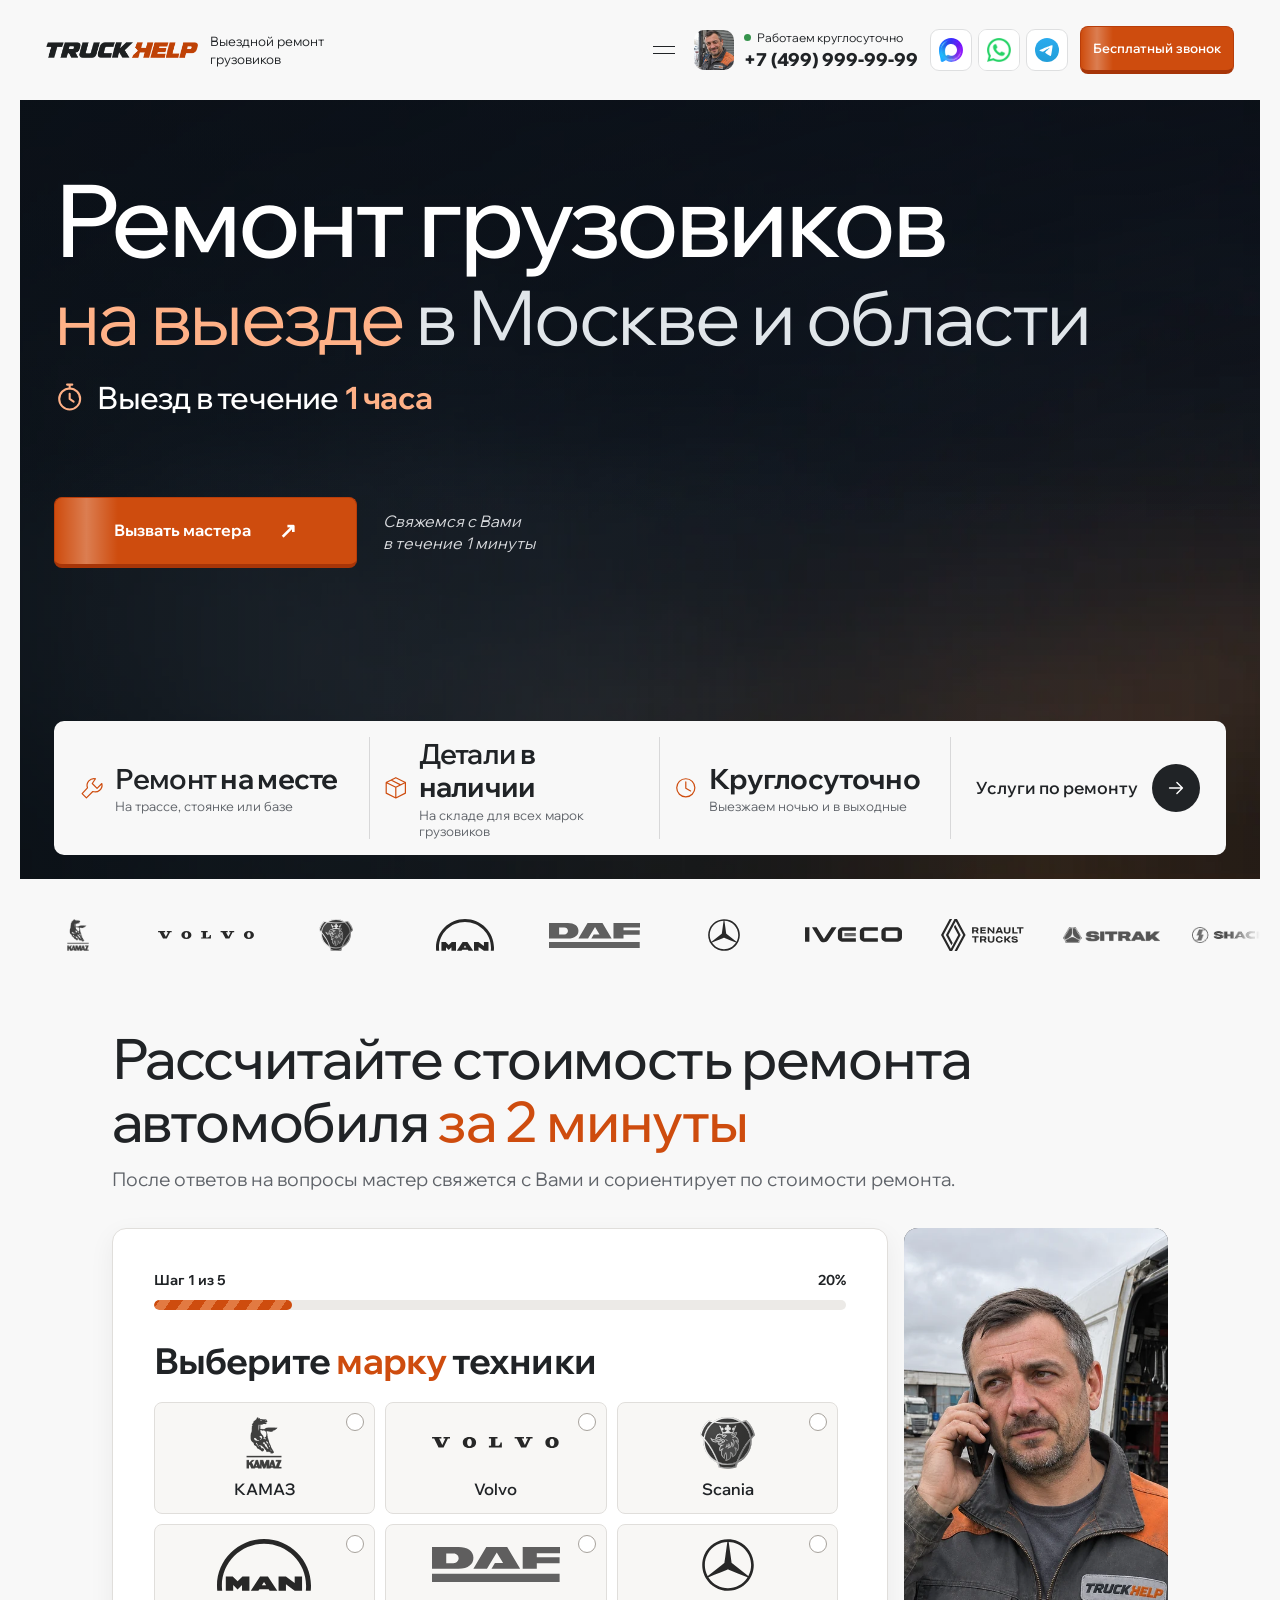
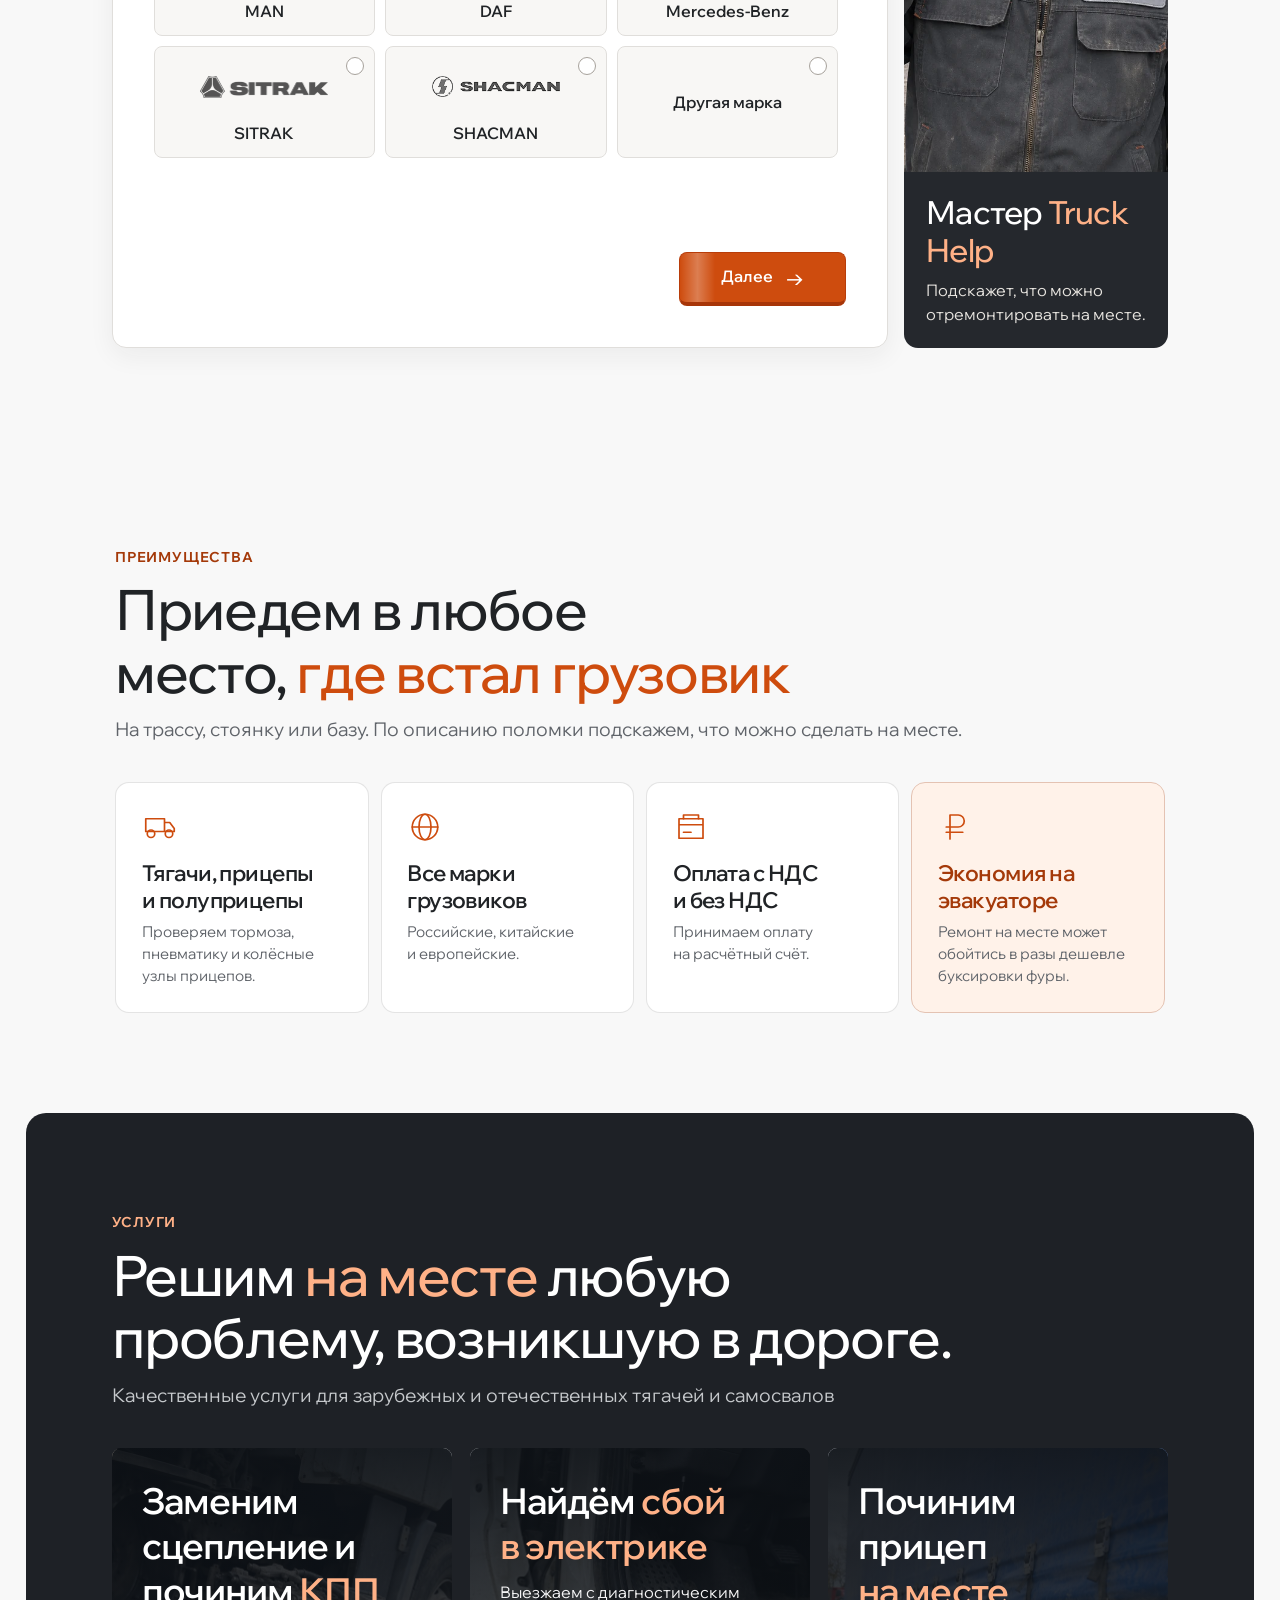
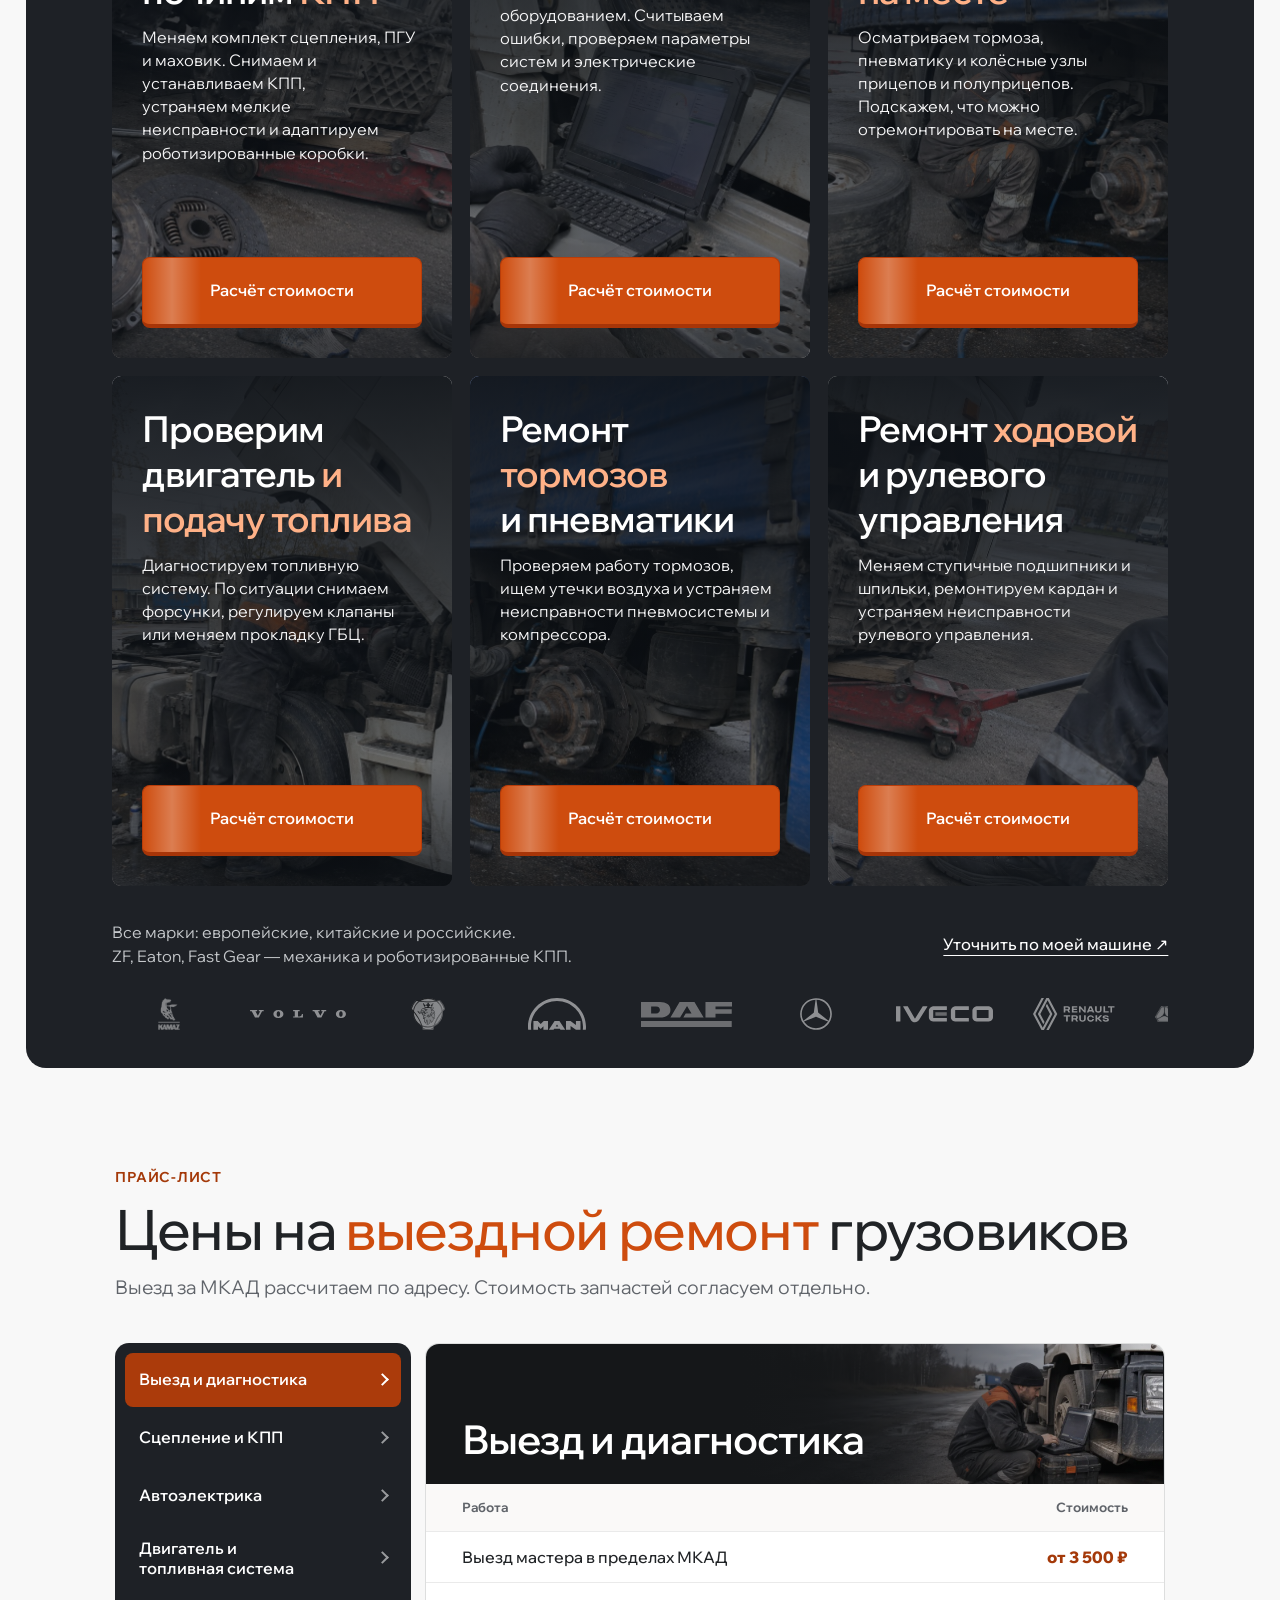
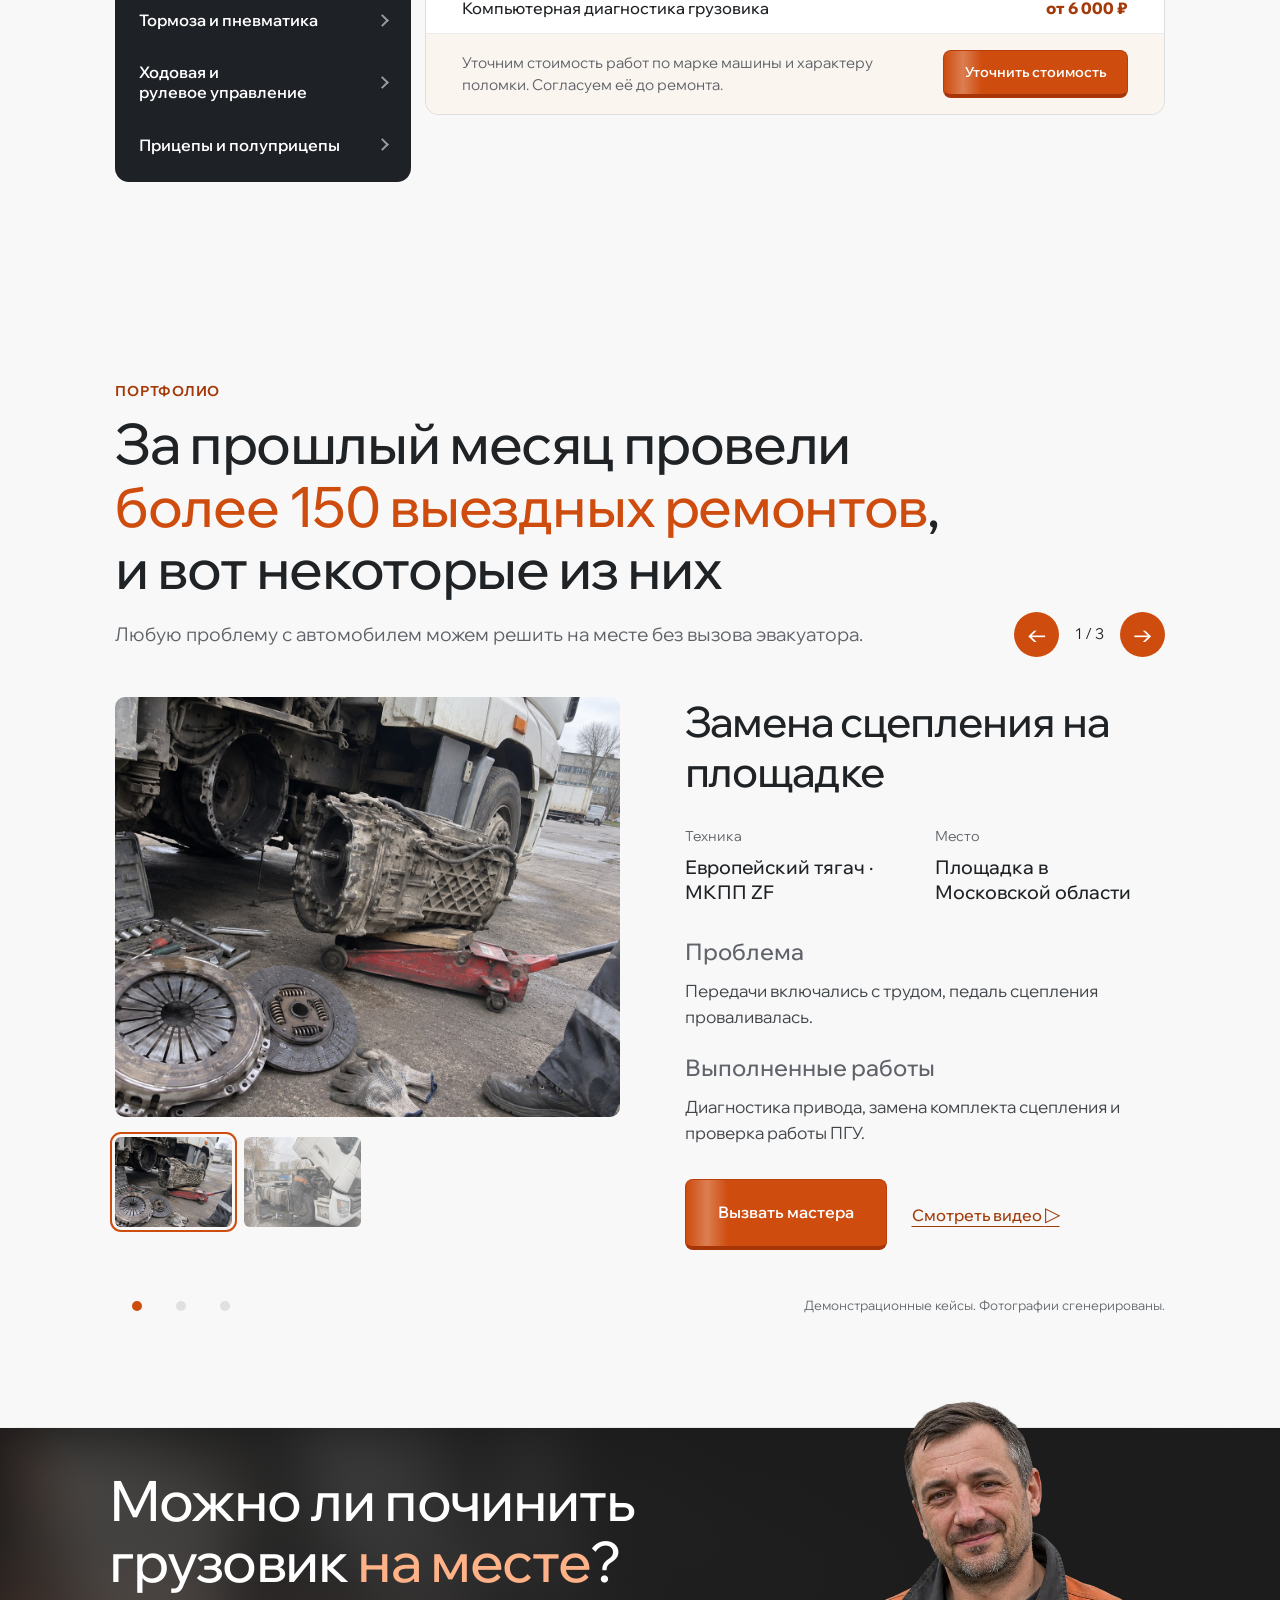
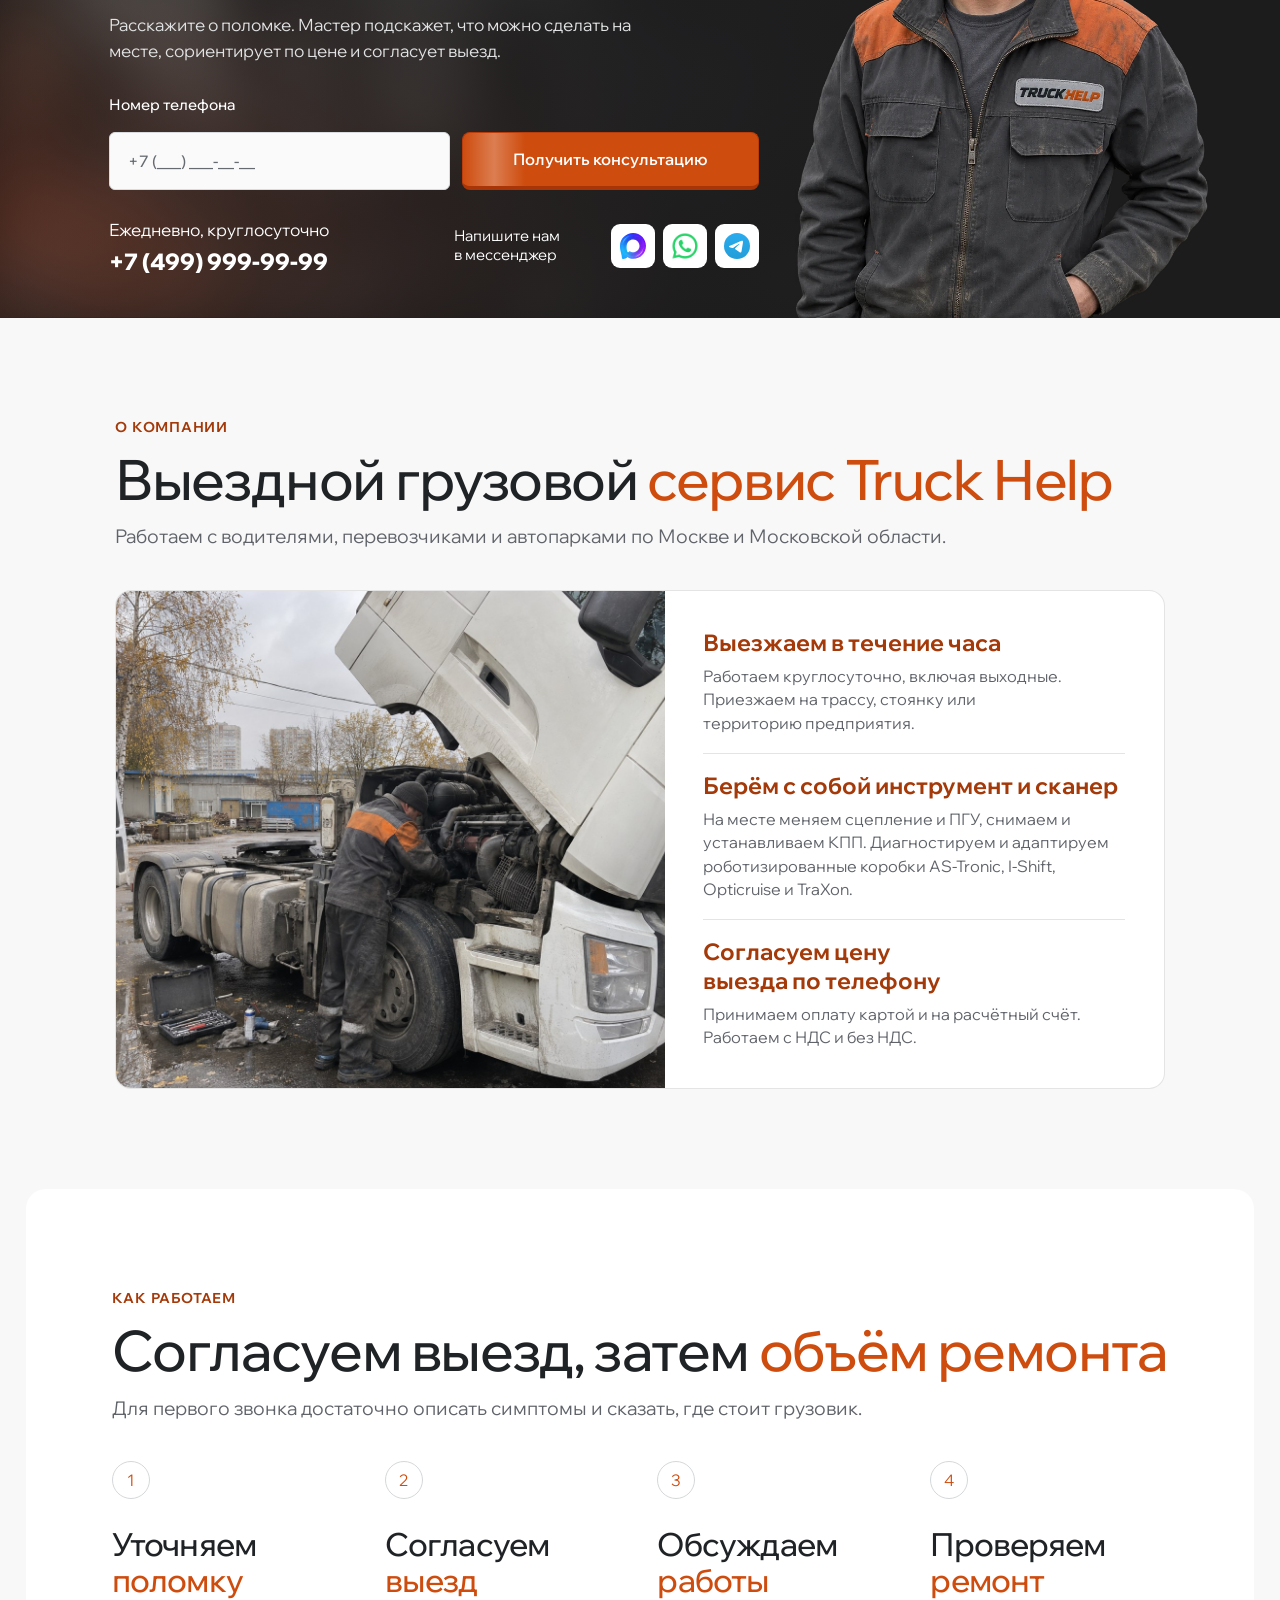
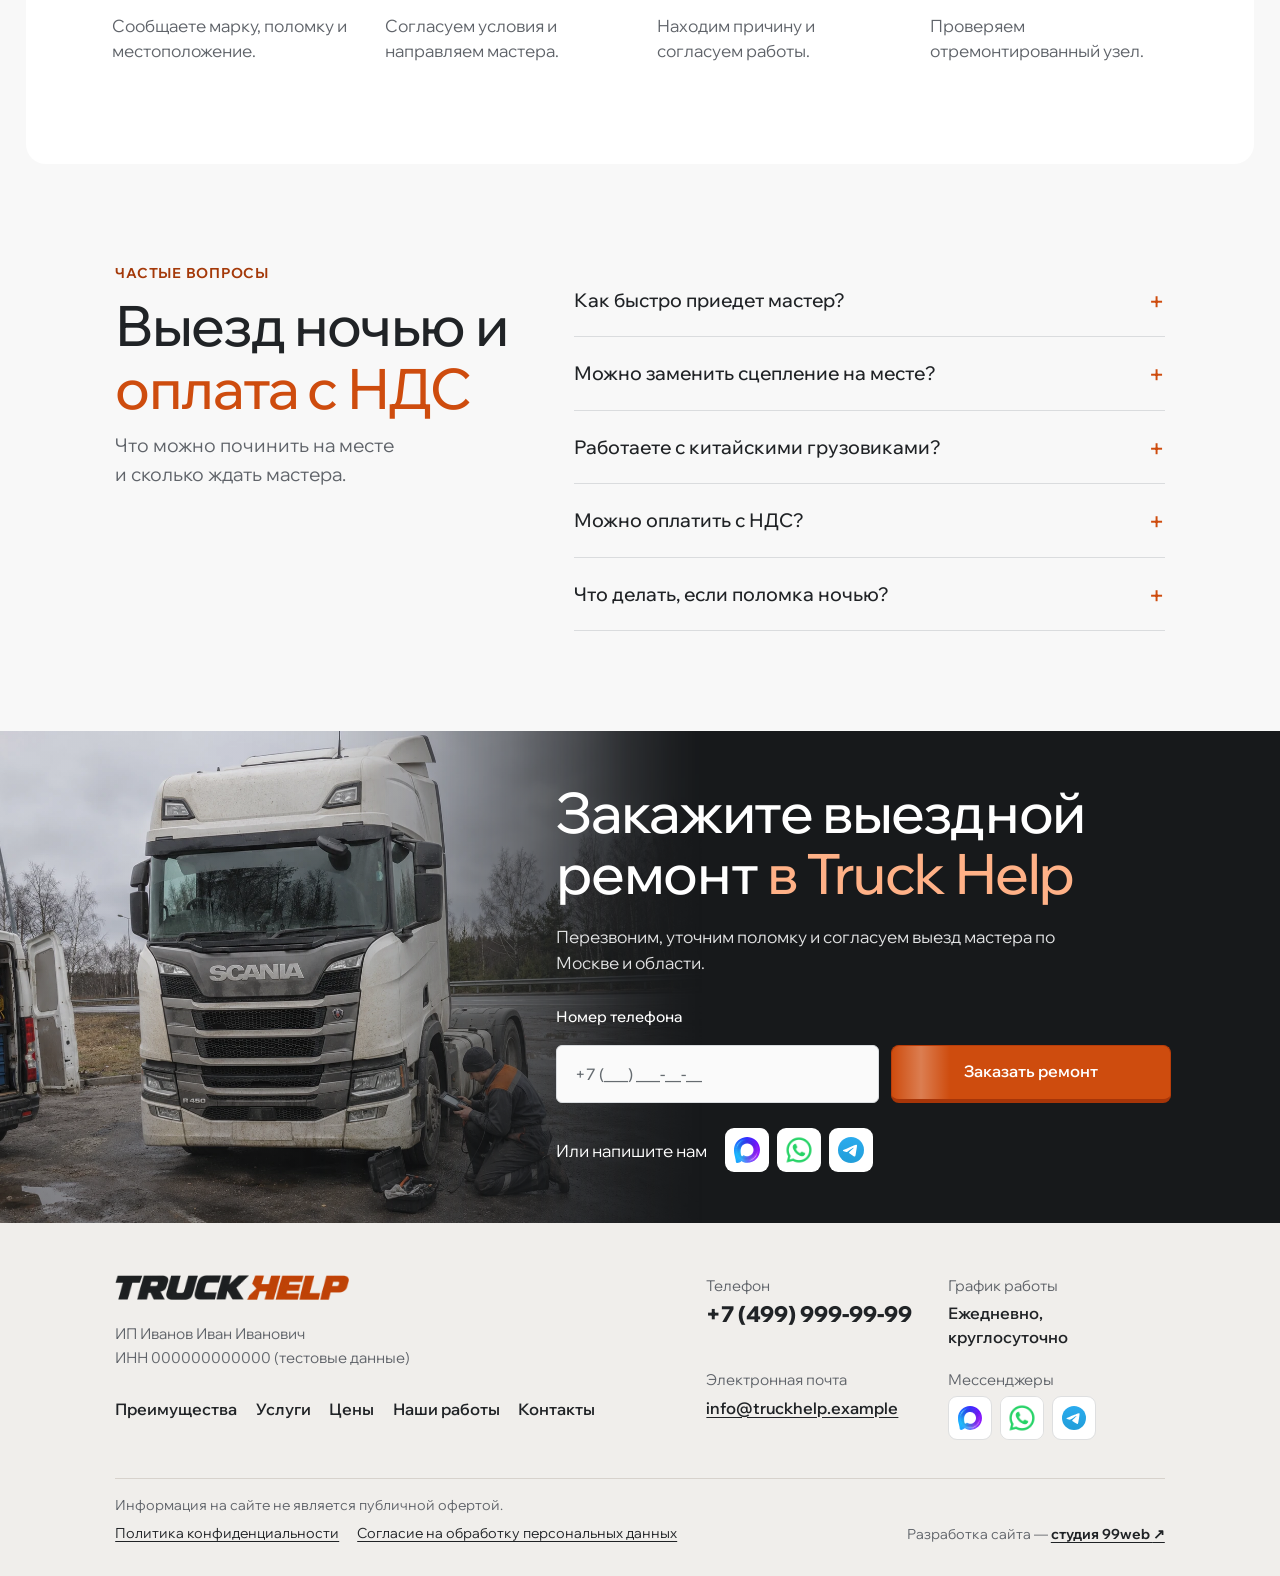
==== index.html @ 392c0e71 "add footer" ====
<!doctype html>
<html lang="ru"><head><meta charset="utf-8"><meta name="viewport" content="width=device-width,initial-scale=1"><meta name="robots" content="noindex,nofollow"><title>Truck Help — ремонт грузовиков на выезде</title><meta name="description" content="Выездной ремонт грузовиков, прицепов и полуприцепов в Москве и Московской области. Выезд в течение 1 часа. Круглосуточно."><link rel="stylesheet" href="assets/wix.css"><link rel="stylesheet" href="v2.css?v=footer-full-width"><link rel="stylesheet" href="motion.css?v=logo-intro"><link rel="stylesheet" href="quiz.css?v=shared-heading"><link rel="stylesheet" href="brands.css?v=service-edges"><link rel="preload" as="image" href="assets/mobile-hero-truck.webp" media="(max-width: 760px)"><link rel="stylesheet" href="mobile-hero.css?v=3"><script src="app.js?v=price-work-type" defer></script><script src="quiz.js?v=fixed-height" defer></script></head>
<body id="top">
<div class="intro" aria-hidden="true">
  <div class="intro-logo">
    <div class="intro-logo-pieces">
      <span class="intro-logo-piece" style="--piece:0;--left-top:0%;--left-bottom:0%;--right-top:11.806%;--right-bottom:9.028%"></span>
      <span class="intro-logo-piece" style="--piece:1;--left-top:11.806%;--left-bottom:9.028%;--right-top:23.264%;--right-bottom:21.528%"></span>
      <span class="intro-logo-piece" style="--piece:2;--left-top:23.264%;--left-bottom:21.528%;--right-top:36.111%;--right-bottom:32.986%"></span>
      <span class="intro-logo-piece" style="--piece:3;--left-top:36.111%;--left-bottom:32.986%;--right-top:45.313%;--right-bottom:42.882%"></span>
      <span class="intro-logo-piece" style="--piece:4;--left-top:45.313%;--left-bottom:42.882%;--right-top:58.16%;--right-bottom:55.729%"></span>
      <span class="intro-logo-piece" style="--piece:5;--left-top:58.16%;--left-bottom:55.729%;--right-top:71.007%;--right-bottom:68.403%"></span>
      <span class="intro-logo-piece" style="--piece:6;--left-top:71.007%;--left-bottom:68.403%;--right-top:80.816%;--right-bottom:78.385%"></span>
      <span class="intro-logo-piece" style="--piece:7;--left-top:80.816%;--left-bottom:78.385%;--right-top:89.583%;--right-bottom:87.5%"></span>
      <span class="intro-logo-piece" style="--piece:8;--left-top:89.583%;--left-bottom:87.5%;--right-top:100%;--right-bottom:100%"></span>
    </div>
    <img class="intro-logo-resolved" src="assets/truck-help-logo.png" width="576" height="62" alt="">
  </div>
</div>
<a class="skip" href="#main">Перейти к содержимому</a>
<header class="header">
  <a class="logo" href="#top" aria-label="Truck Help, главная"><img src="assets/truck-help-logo.png" width="576" height="62" alt="Truck Help" decoding="async"></a>
  <span class="descriptor">Выездной ремонт<br>грузовиков</span>
  <button class="button small header-call" data-lead="Вызвать мастера">Вызвать мастера <span>↗</span></button>
  <button class="menu-toggle" aria-label="Открыть меню" aria-expanded="false" aria-controls="header-menu"><span></span><span></span></button>
  <nav id="header-menu" aria-label="Меню">
    <a href="#advantages">Преимущества</a>
    <a href="#services">Услуги</a>
    <a href="#price-list">Цены</a>
    <a href="#works">Наши работы</a>
    <a href="#contacts">Контакты</a>
  </nav>
  <div class="header-contact">
    <img class="header-portrait" src="assets/master-header.webp" alt="" width="52" height="52" decoding="async">
    <div class="header-contact-details">
      <span class="header-hours">Работаем круглосуточно</span>
      <a class="header-phone" href="tel:+74999999999">+7 (499) 999-99-99</a>
    </div>
  </div>
  <div class="messenger-links header-messengers" role="group" aria-label="Мессенджеры Truck Help">
    <button class="messenger-icon messenger-icon--max" type="button" data-info aria-label="MAX (демо)" title="MAX"><img src="assets/messengers/max.svg" alt="" width="24" height="24"></button>
    <button class="messenger-icon messenger-icon--whatsapp" type="button" data-info aria-label="WhatsApp (демо)" title="WhatsApp"><img src="assets/messengers/whatsapp.png" alt="" width="24" height="24"></button>
    <button class="messenger-icon messenger-icon--telegram" type="button" data-info aria-label="Telegram (демо)" title="Telegram"><img src="assets/messengers/telegram.svg" alt="" width="24" height="24"></button>
  </div>
  <button class="button small header-callback" type="button" data-lead="Бесплатный звонок">Бесплатный звонок</button>
</header>
<main id="main">
<div class="hero-track">
  <section class="hero" aria-labelledby="hero-title">
    <div class="hero-bg">
      <picture>
        <source media="(max-width: 760px)" srcset="assets/mobile-hero-backdrop.webp">
        <img src="assets/hero-truck.jpg" alt="" fetchpriority="high">
      </picture>
    </div>
    <div class="hero-top">
      <div>
        <h1 id="hero-title">
          <span class="hero-line"><span>Ремонт грузовиков</span></span>
          <span class="hero-line"><span><em>на выезде</em><wbr> в Москве и области</span></span>
        </h1>
        <p class="hero-eta"><span>
          <svg viewBox="0 0 24 24" aria-hidden="true"><circle cx="12" cy="13" r="8"/><path d="M12 9v4l3 2M10 2h4m-2 0v3"/></svg>
          <span>Выезд в течение <strong>1&nbsp;часа</strong></span>
        </span></p>
        <div class="hero-actions">
          <button class="button" type="button" data-lead="Вызвать мастера">Вызвать мастера <span aria-hidden="true">↗</span></button>
          <p class="hero-callback-note">Свяжемся с Вами<br> в течение 1&nbsp;минуты</p>
        </div>
      </div>
    </div>
    <div class="mobile-hero-truck" aria-hidden="true">
      <div class="mobile-hero-rig">
        <span class="mobile-hero-wheel mobile-hero-wheel--front"></span>
        <span class="mobile-hero-wheel mobile-hero-wheel--rear"></span>
      </div>
    </div>
    <div class="hero-bottom">
      <ul class="hero-benefits" role="list">
        <li>
          <svg viewBox="0 0 48 48" aria-hidden="true"><path d="M29 7a13 13 0 0 0-15 17L4 35l8 8 12-12A13 13 0 0 0 41 16l-9 9-9-9 6-9Z"/></svg>
          <div><h2>Ремонт <strong>на месте</strong></h2><p><span class="hero-benefit-wide">На трассе, стоянке или базе</span><span class="hero-benefit-short">На трассе или базе</span></p></div>
        </li>
        <li>
          <svg viewBox="0 0 48 48" aria-hidden="true"><path d="m24 5 18 9v20l-18 9-18-9V14l18-9ZM6 14l18 9 18-9M24 23v20M15 9.5l18 9"/></svg>
          <div><h2>Детали <strong>в наличии</strong></h2><p><span class="hero-benefit-wide">На складе для всех марок грузовиков</span><span class="hero-benefit-short">Для всех марок</span></p></div>
        </li>
        <li>
          <svg viewBox="0 0 48 48" aria-hidden="true"><circle cx="24" cy="24" r="17"/><path d="M24 13v12l9 5"/></svg>
          <div><h2><strong class="hero-benefit-wide">Круглосуточно</strong><span class="hero-benefit-short">Выезд <strong>24/7</strong></span></h2><p><span class="hero-benefit-wide">Выезжаем ночью и в выходные</span><span class="hero-benefit-short">Даже ночью и в выходные</span></p></div>
        </li>
      </ul>
      <a href="#services"><span>Услуги по ремонту</span><span class="round-arrow" aria-hidden="true"><svg viewBox="0 0 24 24"><path d="M5 12h14m-6-6 6 6-6 6"/></svg></span></a>
    </div>
    <div class="hero-dimmer" aria-hidden="true"></div>
  </section>
</div>
<div class="hero-followup">
<section id="truck-brands" class="brand-strip" aria-label="Марки грузовиков, которые мы ремонтируем">
  <div class="brand-viewport" tabindex="0">
    <div class="brand-track">
      <ul class="brand-list" role="list">
        <li><img class="brand-logo" src="assets/brands/kamaz-mono.png" alt="КАМАЗ" width="128" height="44"></li>
        <li><img class="brand-logo brand-logo--word" src="assets/brands/volvo.svg" alt="Volvo" width="128" height="44"></li>
        <li><img class="brand-logo" src="assets/brands/scania.svg" alt="Scania" width="128" height="44"></li>
        <li><img class="brand-logo" src="assets/brands/man.svg" alt="MAN" width="128" height="44"></li>
        <li><img class="brand-logo brand-logo--word" src="assets/brands/daf.svg" alt="DAF" width="128" height="44"></li>
        <li><img class="brand-logo" src="assets/brands/mercedes-star.svg" alt="Mercedes-Benz" width="128" height="44"></li>
        <li><img class="brand-logo brand-logo--word" src="assets/brands/iveco.svg" alt="IVECO" width="128" height="44"></li>
        <li><img class="brand-logo brand-logo--light" src="assets/brands/renault.svg" alt="Renault Trucks" width="128" height="44"></li>
        <li><img class="brand-logo brand-logo--word" src="assets/brands/sitrak.webp" alt="SITRAK" width="128" height="44"></li>
        <li><img class="brand-logo brand-logo--word" src="assets/brands/shacman.png" alt="SHACMAN" width="128" height="44"></li>
        <li><img class="brand-logo" src="assets/brands/howo-mono.png" alt="HOWO" width="128" height="44"></li>
        <li><img class="brand-logo" src="assets/brands/faw-mono.png" alt="FAW" width="128" height="44"></li>
        <li><img class="brand-logo brand-logo--light" src="assets/brands/foton.svg" alt="Foton" width="128" height="44"></li>
        <li><img class="brand-logo" src="assets/brands/maz.png" alt="МАЗ" width="128" height="44"></li>
        <li><img class="brand-logo" src="assets/brands/gaz.png" alt="ГАЗ" width="128" height="44"></li>
        <li><img class="brand-logo brand-logo--word" src="assets/brands/ural.svg" alt="Урал" width="128" height="44"></li>
      </ul>
    </div>
  </div>
</section>
<section id="price" class="quiz-section section shell" aria-labelledby="quiz-title">
  <div class="content">
    <header class="section-heading quiz-heading">
      <h2 id="quiz-title">Рассчитайте стоимость ремонта автомобиля <em>за&nbsp;2&nbsp;минуты</em></h2>
      <p class="section-subtitle">После ответов на вопросы мастер свяжется с Вами и сориентирует по стоимости ремонта.</p>
    </header>
    <div class="quiz-layout">
      <form class="quiz-form" data-quiz method="post" novalidate>
        <div class="quiz-progress" aria-label="Ход расчёта">
          <div class="quiz-progress-copy"><span data-quiz-count>Шаг 1 из 5</span><span data-quiz-percent aria-hidden="true">20%</span></div>
          <progress value="1" max="5" aria-label="Текущий шаг расчёта"></progress>
        </div>

        <div class="quiz-step-content">
          <fieldset data-quiz-step aria-labelledby="quiz-brand-title">
            <h3 id="quiz-brand-title" tabindex="-1">Выберите <em>марку</em> техники</h3>
            <div class="quiz-choices quiz-brands">
              <label class="quiz-choice"><input type="radio" name="brand" value="КАМАЗ"><span class="quiz-choice-card"><img class="quiz-brand-logo brand-logo" src="assets/brands/kamaz-mono.png" alt="" width="128" height="52" loading="lazy"><span>КАМАЗ</span></span></label>
              <label class="quiz-choice"><input type="radio" name="brand" value="Volvo"><span class="quiz-choice-card"><img class="quiz-brand-logo brand-logo" src="assets/brands/volvo.svg" alt="" width="128" height="52" loading="lazy"><span>Volvo</span></span></label>
              <label class="quiz-choice"><input type="radio" name="brand" value="Scania"><span class="quiz-choice-card"><img class="quiz-brand-logo brand-logo" src="assets/brands/scania.svg" alt="" width="128" height="52" loading="lazy"><span>Scania</span></span></label>
              <label class="quiz-choice"><input type="radio" name="brand" value="MAN"><span class="quiz-choice-card"><img class="quiz-brand-logo brand-logo" src="assets/brands/man.svg" alt="" width="128" height="52" loading="lazy"><span>MAN</span></span></label>
              <label class="quiz-choice"><input type="radio" name="brand" value="DAF"><span class="quiz-choice-card"><img class="quiz-brand-logo brand-logo" src="assets/brands/daf.svg" alt="" width="128" height="52" loading="lazy"><span>DAF</span></span></label>
              <label class="quiz-choice"><input type="radio" name="brand" value="Mercedes-Benz"><span class="quiz-choice-card"><img class="quiz-brand-logo brand-logo" src="assets/brands/mercedes-star.svg" alt="" width="128" height="52" loading="lazy"><span>Mercedes-Benz</span></span></label>
              <label class="quiz-choice"><input type="radio" name="brand" value="SITRAK"><span class="quiz-choice-card"><img class="quiz-brand-logo brand-logo" src="assets/brands/sitrak.webp" alt="" width="128" height="52" loading="lazy"><span>SITRAK</span></span></label>
              <label class="quiz-choice"><input type="radio" name="brand" value="SHACMAN"><span class="quiz-choice-card"><img class="quiz-brand-logo brand-logo" src="assets/brands/shacman.png" alt="" width="128" height="52" loading="lazy"><span>SHACMAN</span></span></label>
              <label class="quiz-choice"><input type="radio" name="brand" value="other"><span class="quiz-choice-card">Другая марка</span></label>
            </div>
            <label class="quiz-field" data-quiz-other hidden>
              Марка грузовика или прицепа
              <input name="otherBrand" type="text" placeholder="Например, FAW или Schmitz" maxlength="80" disabled>
            </label>
          </fieldset>

          <fieldset data-quiz-step aria-labelledby="quiz-model-title" hidden>
            <h3 id="quiz-model-title" tabindex="-1">Укажите <em>модель</em></h3>
            <label class="quiz-field">
              Модель
              <input name="model" type="text" placeholder="Например, Volvo FH 460" maxlength="100" required>
            </label>
          </fieldset>

          <fieldset data-quiz-step aria-labelledby="quiz-problem-title" hidden>
            <h3 id="quiz-problem-title" tabindex="-1">Что <em>сломалось</em>?</h3>
            <div class="quiz-choices quiz-problems">
              <label class="quiz-choice">
                <input type="radio" name="problem" value="Сцепление или КПП">
                <span class="quiz-choice-card"><img src="assets/clutch.jpg" alt="" width="180" height="96" loading="lazy"><span>Сцепление или КПП</span></span>
              </label>
              <label class="quiz-choice">
                <input type="radio" name="problem" value="Электрика или запуск">
                <span class="quiz-choice-card"><img src="assets/diagnostics.jpg" alt="" width="180" height="96" loading="lazy"><span>Электрика или запуск</span></span>
              </label>
              <label class="quiz-choice">
                <input type="radio" name="problem" value="Тормоза или пневматика">
                <span class="quiz-choice-card"><img src="assets/trailer.jpg" alt="" width="180" height="96" loading="lazy"><span>Тормоза или пневматика</span></span>
              </label>
              <label class="quiz-choice"><input type="radio" name="problem" value="Двигатель или топливная система"><span class="quiz-choice-card"><img src="assets/quiz-engine.jpg" alt="" width="180" height="96" loading="lazy"><span>Двигатель или топливо</span></span></label>
              <label class="quiz-choice"><input type="radio" name="problem" value="Ходовая, рулевое или прицеп"><span class="quiz-choice-card"><img src="assets/quiz-chassis.jpg" alt="" width="180" height="96" loading="lazy"><span>Ходовая, рулевое или прицеп</span></span></label>
              <label class="quiz-choice"><input type="radio" name="problem" value="Другая проблема или не знаю"><span class="quiz-choice-card"><img src="assets/quiz-inspection.jpg" alt="" width="180" height="96" loading="lazy"><span>Другая или не знаю</span></span></label>
            </div>
          </fieldset>

          <fieldset data-quiz-step aria-labelledby="quiz-location-title" hidden>
            <h3 id="quiz-location-title" tabindex="-1">Где <em>нужен мастер</em>?</h3>
            <label class="quiz-field">
              Адрес или ориентир
              <input name="location" type="text" placeholder="Например, М-4, 72-й км, у АЗС" maxlength="180" required>
            </label>
          </fieldset>

          <fieldset data-quiz-step aria-labelledby="quiz-contacts-title" hidden>
            <h3 id="quiz-contacts-title" tabindex="-1">Куда перезвонить <em>с расчётом</em>?</h3>
            <div class="quiz-contacts">
              <label class="quiz-field">
                Ваше имя
                <input name="name" type="text" autocomplete="given-name" placeholder="Как к вам обращаться" maxlength="80" required>
              </label>
              <label class="quiz-field">
                Номер телефона
                <input name="phone" type="tel" autocomplete="tel" placeholder="+7 (___) ___-__-__" maxlength="30" required>
              </label>
            </div>
          </fieldset>

          <p class="quiz-error" id="quiz-error" role="alert" hidden></p>
          <p class="quiz-result" data-quiz-result role="status" hidden></p>
        </div>
        <div class="quiz-controls">
          <button class="quiz-back" type="button" data-quiz-back hidden><span aria-hidden="true">←</span> Назад</button>
          <button class="button quiz-next" type="submit" disabled><span data-quiz-next>Далее</span><span class="quiz-next-arrow" aria-hidden="true">→</span></button>
        </div>
        <noscript><p>Включите JavaScript, чтобы пройти расчёт.</p></noscript>
      </form>

      <aside class="quiz-advisor" aria-label="Помощь с расчётом">
        <img src="assets/master-quiz.webp" alt="" width="600" height="900" loading="lazy">
        <div class="quiz-advisor-copy">
          <h3>Мастер <em>Truck Help</em></h3>
          <p>Подскажет, что можно отремонтировать на месте.</p>
        </div>
      </aside>
    </div>
  </div>
</section>
</div>
<section id="advantages" class="section content" aria-labelledby="advantages-title">
  <header class="section-heading">
    <p class="section-kicker">Преимущества</p>
    <h2 id="advantages-title">Приедем в&nbsp;любое место, <em>где&nbsp;встал&nbsp;грузовик</em></h2>
    <p class="section-subtitle">На трассу, стоянку или базу. По описанию поломки подскажем, что можно сделать на месте.</p>
  </header>
  <ul class="coverage-list" role="list">
    <li>
      <svg viewBox="0 0 48 48" aria-hidden="true"><path d="M5 30V13h25v17H5Zm25-12h7l6 8v4H30"/><circle cx="12" cy="33" r="5"/><circle cx="36" cy="33" r="5"/></svg>
      <div>
        <h3>Тягачи, прицепы и полуприцепы</h3>
        <p>Проверяем тормоза, пневматику и колёсные узлы прицепов.</p>
      </div>
    </li>
    <li>
      <svg viewBox="0 0 48 48" aria-hidden="true"><circle cx="24" cy="24" r="17"/><ellipse cx="24" cy="24" rx="8" ry="17"/><path d="M7 24h34"/></svg>
      <div>
        <h3>Все марки грузовиков</h3>
        <p>Российские, китайские и европейские.</p>
      </div>
    </li>
    <li>
      <svg viewBox="0 0 48 48" aria-hidden="true"><path d="M8 13h32v26H8zM8 21h32M14 31h10"/><path d="M14 13V8h20v5"/></svg>
      <div>
        <h3>Оплата с&nbsp;НДС и без&nbsp;НДС</h3>
        <p>Принимаем оплату на расчётный счёт.</p>
      </div>
    </li>
    <li class="coverage-saving">
      <svg viewBox="0 0 48 48" aria-hidden="true"><path d="M16 40V8h11a8 8 0 0 1 0 16H11m0 7h22"/></svg>
      <div>
        <h3>Экономия на эвакуаторе</h3>
        <p>Ремонт на месте может обойтись в разы дешевле буксировки фуры.</p>
      </div>
    </li>
  </ul>
</section>
<section id="services" class="services shell" aria-labelledby="services-title"><div class="content section">
<header class="section-heading">
  <p class="section-kicker">Услуги</p>
  <h2 id="services-title">Решим <em>на месте</em> любую проблему, возникшую&nbsp;в&nbsp;дороге.</h2>
  <p class="section-subtitle">Качественные услуги для зарубежных и отечественных тягачей и самосвалов</p>
</header>
<div class="service-grid">
<article class="service-card">
  <img src="assets/clutch.jpg" alt="Сцепление и КПП грузового автомобиля" loading="lazy">
  <div class="service-card-copy">
    <h3>Заменим сцепление и починим <em>КПП</em></h3>
    <p>Меняем комплект сцепления, ПГУ и маховик. Снимаем и устанавливаем КПП, устраняем мелкие неисправности и адаптируем роботизированные коробки.</p>
  </div>
  <button class="button" type="button" data-lead="Замена сцепления и ремонт КПП" data-estimate>Расчёт стоимости</button>
</article>
<article class="service-card">
  <img src="assets/diagnostics.jpg" alt="Выездная диагностика грузовика" loading="lazy">
  <div class="service-card-copy">
    <h3>Найдём <em>сбой в электрике</em></h3>
    <p>Выезжаем с диагностическим оборудованием. Считываем ошибки, проверяем параметры систем и электрические соединения.</p>
  </div>
  <button class="button" type="button" data-lead="Автоэлектрика и диагностика" data-estimate>Расчёт стоимости</button>
</article>
<article class="service-card">
  <img src="assets/trailer.jpg" alt="Ремонт оси полуприцепа" loading="lazy">
  <div class="service-card-copy">
    <h3>Починим прицеп <em>на месте</em></h3>
    <p>Осматриваем тормоза, пневматику и колёсные узлы прицепов и полуприцепов. Подскажем, что можно отремонтировать на месте.</p>
  </div>
  <button class="button" type="button" data-lead="Ремонт прицепа или полуприцепа" data-estimate>Расчёт стоимости</button>
</article>
<article class="service-card">
  <img src="assets/hero.jpg" alt="Механик у двигателя грузовика" loading="lazy">
  <div class="service-card-copy">
    <h3>Проверим двигатель <em>и подачу топлива</em></h3>
    <p>Диагностируем топливную систему. По ситуации снимаем форсунки, регулируем клапаны или меняем прокладку ГБЦ.</p>
  </div>
  <button class="button" type="button" data-lead="Двигатель и топливная система" data-estimate>Расчёт стоимости</button>
</article>
<article class="service-card">
  <img src="assets/trailer.jpg" alt="Работа с тормозами полуприцепа" loading="lazy" class="crop-right">
  <div class="service-card-copy">
    <h3>Ремонт <em>тормозов</em> и пневматики</h3>
    <p>Проверяем работу тормозов, ищем утечки воздуха и устраняем неисправности пневмосистемы и компрессора.</p>
  </div>
  <button class="button" type="button" data-lead="Пневматика и тормоза" data-estimate>Расчёт стоимости</button>
</article>
<article class="service-card">
  <img src="assets/clutch.jpg" alt="Агрегатный ремонт на месте" loading="lazy" class="crop-right">
  <div class="service-card-copy">
    <h3>Ремонт <em>ходовой</em> и рулевого управления</h3>
    <p>Меняем ступичные подшипники и шпильки, ремонтируем кардан и устраняем неисправности рулевого управления.</p>
  </div>
  <button class="button" type="button" data-lead="Ходовая и рулевое управление" data-estimate>Расчёт стоимости</button>
</article>
</div>
<div class="service-bottom"><p>Все марки: европейские, китайские и российские.<br>ZF, Eaton, Fast Gear — механика и роботизированные КПП.</p><button class="text-link" data-lead="Уточнить ремонт моей машины">Уточнить по моей машине ↗</button></div>
<div class="brand-strip brand-strip--services" aria-hidden="true" hidden></div>
</div></section>
<section id="price-list" class="section content price-list" aria-labelledby="price-list-title">
  <header class="section-heading">
    <p class="section-kicker">Прайс-лист</p>
    <h2 id="price-list-title">Цены на <em>выездной ремонт</em> грузовиков</h2>
    <p class="section-subtitle">Выезд за МКАД рассчитаем по адресу. Стоимость запчастей согласуем отдельно.</p>
  </header>
  <div class="price-layout">
    <div class="price-picker" hidden>
      <div class="price-menu" role="tablist" aria-label="Категории прайс-листа" aria-orientation="vertical"></div>
    </div>
    <button class="price-category-trigger" type="button" aria-haspopup="dialog" aria-controls="price-category-dialog" aria-expanded="false">
      <span>Выбрать вид работ</span>
      <span class="price-category-chevron" aria-hidden="true"></span>
    </button>
    <div class="price-content">
      <div class="price-groups">
        <section id="price-visit" class="price-panel" aria-labelledby="price-visit-title"
          style="--price-photo: url('assets/price-visit.webp')">
          <h3 id="price-visit-title" class="price-panel-title">Выезд и диагностика</h3>
          <table class="price-table" aria-labelledby="price-visit-title">
            <thead><tr><th scope="col">Работа</th><th scope="col">Стоимость</th></tr></thead>
            <tbody>
              <tr><th scope="row">Выезд мастера в пределах МКАД</th><td>от&nbsp;3&nbsp;500&nbsp;₽</td></tr>
              <tr><th scope="row">Компьютерная диагностика грузовика</th><td>от&nbsp;6&nbsp;000&nbsp;₽</td></tr>
            </tbody>
          </table>
        </section>
        <section id="price-clutch" class="price-panel" aria-labelledby="price-clutch-title"
          style="--price-photo: url('assets/price-clutch.webp')">
          <h3 id="price-clutch-title" class="price-panel-title">Сцепление и КПП</h3>
          <table class="price-table" aria-labelledby="price-clutch-title">
            <thead><tr><th scope="col">Работа</th><th scope="col">Стоимость</th></tr></thead>
            <tbody>
              <tr><th scope="row">Замена комплекта сцепления</th><td>от&nbsp;30&nbsp;000&nbsp;₽</td></tr>
              <tr><th scope="row">Снятие и установка КПП</th><td>от&nbsp;25&nbsp;000&nbsp;₽</td></tr>
              <tr><th scope="row">Замена ПГУ с прокачкой</th><td>от&nbsp;12&nbsp;000&nbsp;₽</td></tr>
              <tr><th scope="row">Замена главного цилиндра сцепления</th><td>от&nbsp;12&nbsp;000&nbsp;₽</td></tr>
              <tr><th scope="row">Замена маховика при снятой КПП</th><td>от&nbsp;4&nbsp;500&nbsp;₽</td></tr>
              <tr><th scope="row">Адаптация роботизированной КПП</th><td>от&nbsp;7&nbsp;000&nbsp;₽</td></tr>
            </tbody>
          </table>
        </section>
        <section id="price-electrical" class="price-panel" aria-labelledby="price-electrical-title"
          style="--price-photo: url('assets/price-electrical.webp')">
          <h3 id="price-electrical-title" class="price-panel-title">Автоэлектрика</h3>
          <table class="price-table" aria-labelledby="price-electrical-title">
            <thead><tr><th scope="col">Работа</th><th scope="col">Стоимость</th></tr></thead>
            <tbody>
              <tr><th scope="row">Ремонт электропроводки</th><td>от&nbsp;6&nbsp;000&nbsp;₽</td></tr>
              <tr><th scope="row">Ремонт CAN-шины</th><td>от&nbsp;15&nbsp;000&nbsp;₽</td></tr>
              <tr><th scope="row">Запуск двигателя от бустера</th><td>от&nbsp;3&nbsp;500&nbsp;₽</td></tr>
              <tr><th scope="row">Замена стартера</th><td>от&nbsp;5&nbsp;000&nbsp;₽</td></tr>
              <tr><th scope="row">Замена генератора</th><td>от&nbsp;6&nbsp;500&nbsp;₽</td></tr>
            </tbody>
          </table>
        </section>
        <section id="price-engine" class="price-panel" aria-labelledby="price-engine-title"
          style="--price-photo: url('assets/price-engine.webp')">
          <h3 id="price-engine-title" class="price-panel-title">Двигатель и топливная система</h3>
          <table class="price-table" aria-labelledby="price-engine-title">
            <thead><tr><th scope="col">Работа</th><th scope="col">Стоимость</th></tr></thead>
            <tbody>
              <tr><th scope="row">Диагностика топливной системы</th><td>от&nbsp;7&nbsp;000&nbsp;₽</td></tr>
              <tr><th scope="row">Прокачка топливной системы</th><td>от&nbsp;4&nbsp;000&nbsp;₽</td></tr>
              <tr><th scope="row">Снятие и установка одной форсунки</th><td>от&nbsp;4&nbsp;500&nbsp;₽</td></tr>
              <tr><th scope="row">Регулировка клапанов</th><td>от&nbsp;15&nbsp;000&nbsp;₽</td></tr>
              <tr><th scope="row">Замена прокладки ГБЦ</th><td>от&nbsp;20&nbsp;000&nbsp;₽</td></tr>
            </tbody>
          </table>
        </section>
        <section id="price-brakes" class="price-panel" aria-labelledby="price-brakes-title"
          style="--price-photo: url('assets/price-brakes.webp')">
          <h3 id="price-brakes-title" class="price-panel-title">Тормоза и пневматика</h3>
          <table class="price-table" aria-labelledby="price-brakes-title">
            <thead><tr><th scope="col">Работа</th><th scope="col">Стоимость</th></tr></thead>
            <tbody>
              <tr><th scope="row">Диагностика пневмосистемы</th><td>от&nbsp;6&nbsp;000&nbsp;₽</td></tr>
              <tr><th scope="row">Устранение утечки воздуха</th><td>от&nbsp;7&nbsp;000&nbsp;₽</td></tr>
              <tr><th scope="row">Замена тормозных колодок на одной оси</th><td>от&nbsp;7&nbsp;000&nbsp;₽</td></tr>
              <tr><th scope="row">Ремонт компрессора</th><td>от&nbsp;20&nbsp;000&nbsp;₽</td></tr>
              <tr><th scope="row">Замена пневмоподушки тягача</th><td>от&nbsp;9&nbsp;000&nbsp;₽</td></tr>
            </tbody>
          </table>
        </section>
        <section id="price-chassis" class="price-panel" aria-labelledby="price-chassis-title"
          style="--price-photo: url('assets/price-chassis.webp')">
          <h3 id="price-chassis-title" class="price-panel-title">Ходовая и рулевое управление</h3>
          <table class="price-table" aria-labelledby="price-chassis-title">
            <thead><tr><th scope="col">Работа</th><th scope="col">Стоимость</th></tr></thead>
            <tbody>
              <tr><th scope="row">Замена ступичного подшипника</th><td>от&nbsp;20&nbsp;000&nbsp;₽</td></tr>
              <tr><th scope="row">Замена подвесного подшипника кардана</th><td>от&nbsp;10&nbsp;000&nbsp;₽</td></tr>
              <tr><th scope="row">Замена одной колёсной шпильки</th><td>от&nbsp;5&nbsp;000&nbsp;₽</td></tr>
              <tr><th scope="row">Диагностика рулевого управления</th><td>от&nbsp;6&nbsp;000&nbsp;₽</td></tr>
            </tbody>
          </table>
        </section>
        <section id="price-trailers" class="price-panel" aria-labelledby="price-trailers-title"
          style="--price-photo: url('assets/price-trailers.webp')">
          <h3 id="price-trailers-title" class="price-panel-title">Прицепы и полуприцепы</h3>
          <table class="price-table" aria-labelledby="price-trailers-title">
            <thead><tr><th scope="col">Работа</th><th scope="col">Стоимость</th></tr></thead>
            <tbody>
              <tr><th scope="row">Диагностика прицепа или полуприцепа</th><td>от&nbsp;6&nbsp;500&nbsp;₽</td></tr>
              <tr><th scope="row">Ремонт ABS или EBS полуприцепа</th><td>от&nbsp;8&nbsp;000&nbsp;₽</td></tr>
              <tr><th scope="row">Ремонт электропроводки полуприцепа</th><td>от&nbsp;5&nbsp;000&nbsp;₽</td></tr>
              <tr><th scope="row">Замена полурессоры полуприцепа</th><td>от&nbsp;20&nbsp;000&nbsp;₽</td></tr>
            </tbody>
          </table>
        </section>
      </div>
      <div class="price-list-footer">
        <p>Уточним стоимость работ по марке машины и характеру поломки. Согласуем её до ремонта.</p>
        <button class="button small" type="button" data-lead="Выездной ремонт грузовика" data-estimate>Уточнить стоимость</button>
      </div>
    </div>
    <dialog id="price-category-dialog" class="price-category-dialog" aria-labelledby="price-category-title">
      <div class="price-category-header">
        <h3 id="price-category-title">Выберите вид работ</h3>
        <button class="price-category-close" type="button" data-close aria-label="Закрыть выбор категории">
          <svg width="20" height="20" viewBox="0 0 24 24" aria-hidden="true"><path d="m6 6 12 12M18 6 6 18"/></svg>
        </button>
      </div>
      <div class="price-category-options"></div>
    </dialog>
  </div>
</section>
<section id="works" class="section content portfolio" aria-labelledby="works-title">
  <header class="section-heading portfolio-heading">
    <p class="section-kicker">Портфолио</p>
    <h2 id="works-title">За прошлый месяц провели <em>более 150 выездных ремонтов</em>, и вот некоторые&nbsp;из&nbsp;них</h2>
    <div class="portfolio-heading-bottom">
      <p class="section-subtitle">Любую проблему с автомобилем можем решить на месте без вызова эвакуатора.</p>
      <div class="case-nav">
        <button id="prev-case" aria-label="Предыдущая работа">←</button>
        <span id="case-position" aria-live="polite"></span>
        <button id="next-case" aria-label="Следующая работа">→</button>
      </div>
    </div>
  </header>
  <div class="portfolio-layout"><div class="portfolio-gallery"><button id="portfolio-main" aria-label="Увеличить фотографию"><img id="portfolio-image" src="assets/clutch.jpg" alt="Ремонт сцепления"></button><div id="portfolio-thumbs"></div></div><div class="portfolio-copy"><h3 id="portfolio-title"></h3><div class="case-meta"><div><span>Техника</span><p id="portfolio-vehicle"></p></div><div><span>Место</span><p id="portfolio-location"></p></div></div><h4>Проблема</h4><p id="portfolio-problem"></p><h4>Выполненные работы</h4><p id="portfolio-solution"></p><div class="portfolio-actions"><button class="button" id="similar-case">Вызвать мастера</button><button class="text-link video-link" id="portfolio-video">Смотреть видео <span>▷</span></button></div></div></div><div class="portfolio-foot"><div id="case-dots" aria-label="Выбор работы"></div><span>Демонстрационные кейсы. Фотографии сгенерированы.</span></div></section>
<section id="consultation" class="consultation" aria-labelledby="consultation-title">
  <div class="content">
    <div class="consultation-copy">
      <h2 id="consultation-title">Можно ли починить грузовик <span class="consultation-heading-accent"><em>на месте</em>?</span></h2>
      <p>Расскажите о поломке. Мастер подскажет, что можно сделать на месте, сориентирует по цене и согласует выезд.</p>
      <form class="consultation-form" method="post" aria-label="Консультация по ремонту" data-form>
        <div class="consultation-fields">
          <label>
            Номер телефона
            <input name="phone" type="tel" autocomplete="tel" placeholder="+7 (___) ___-__-__" required>
          </label>
          <button class="button" type="submit">Получить консультацию</button>
        </div>
        <p class="form-status" role="status"></p>
      </form>
      <div class="consultation-details">
        <div class="consultation-contact">
          <span class="consultation-hours">Ежедневно, круглосуточно</span>
          <a class="consultation-phone" href="tel:+74999999999">+7 (499) 999-99-99</a>
        </div>
        <div class="consultation-messengers">
          <span>Напишите нам<br>в мессенджер</span>
          <div class="messenger-links" role="group" aria-label="Мессенджеры Truck Help">
            <button class="messenger-icon messenger-icon--max" type="button" data-info aria-label="MAX (демо)" title="MAX"><img src="assets/messengers/max.svg" alt="" width="24" height="24"></button>
            <button class="messenger-icon messenger-icon--whatsapp" type="button" data-info aria-label="WhatsApp (демо)" title="WhatsApp"><img src="assets/messengers/whatsapp.png" alt="" width="24" height="24"></button>
            <button class="messenger-icon messenger-icon--telegram" type="button" data-info aria-label="Telegram (демо)" title="Telegram"><img src="assets/messengers/telegram.svg" alt="" width="24" height="24"></button>
          </div>
        </div>
      </div>
    </div>
    <div class="consultation-portrait">
      <img src="assets/master-consultation.webp" alt="" width="768" height="960" loading="lazy" decoding="async">
    </div>
  </div>
</section>
<section id="company" class="section content" aria-labelledby="company-title">
  <header class="section-heading">
    <p class="section-kicker">О компании</p>
    <h2 id="company-title">Выездной грузовой <em>сервис Truck Help</em></h2>
    <p class="section-subtitle">Работаем с водителями, перевозчиками и автопарками по Москве и Московской области.</p>
  </header>
  <div class="company-layout">
    <img src="assets/hero.jpg" alt="Мастер осматривает двигатель грузовика на выезде" width="1536" height="1024" loading="lazy" decoding="async">
    <dl class="company-details">
      <div>
        <dt>Выезжаем в течение часа</dt>
        <dd>Работаем круглосуточно, включая выходные. Приезжаем на трассу, стоянку или территорию предприятия.</dd>
      </div>
      <div>
        <dt>Берём с собой инструмент и сканер</dt>
        <dd>На месте меняем сцепление и ПГУ, снимаем и устанавливаем КПП. Диагностируем и адаптируем роботизированные коробки AS‑Tronic, I‑Shift, Opticruise и TraXon.</dd>
      </div>
      <div>
        <dt>Согласуем цену выезда по телефону</dt>
        <dd>Принимаем оплату картой и на расчётный счёт. Работаем с НДС и без НДС.</dd>
      </div>
    </dl>
  </div>
</section>
<section class="process shell" aria-labelledby="process-title">
  <div class="content section">
    <header class="section-heading">
      <p class="section-kicker">Как работаем</p>
      <h2 id="process-title">Согласуем выезд, затем <em>объём ремонта</em></h2>
      <p class="section-subtitle">Для первого звонка достаточно описать симптомы и сказать, где стоит грузовик.</p>
    </header>
    <div class="steps"><article><span>1</span><h3>Уточняем <em>поломку</em></h3><p>Сообщаете марку, поломку и местоположение.</p></article><article><span>2</span><h3>Согласуем <em>выезд</em></h3><p>Согласуем условия и направляем мастера.</p></article><article><span>3</span><h3>Обсуждаем <em>работы</em></h3><p>Находим причину и согласуем работы.</p></article><article><span>4</span><h3>Проверяем <em>ремонт</em></h3><p>Проверяем отремонтированный узел.</p></article></div></div></section>
<section id="faq" class="section content faq-section" aria-labelledby="faq-title">
  <header class="section-heading">
    <p class="section-kicker">Частые вопросы</p>
    <h2 id="faq-title">Выезд ночью и <em>оплата с НДС</em></h2>
    <p class="section-subtitle">Что можно починить на месте и сколько ждать мастера.</p>
  </header>
  <div class="faq"><details><summary>Как быстро приедет мастер?</summary><p>Выезд — в течение 1 часа. Время прибытия уточним по вашему местоположению и дорожной ситуации.</p></details><details><summary>Можно заменить сцепление на месте?</summary><p>Да, выполняем выездную замену сцепления. Перед отправлением уточним модель машины и условия на площадке.</p></details><details><summary>Работаете с китайскими грузовиками?</summary><p>Да. Sitrak, Shacman, Howo, FAW, Foton, а также европейские и российские марки.</p></details><details><summary>Можно оплатить с НДС?</summary><p>Да. Принимаем оплату на расчётный счёт, работаем с НДС и без НДС.</p></details><details><summary>Что делать, если поломка ночью?</summary><p>Обращайтесь в любое время. Работаем круглосуточно, включая выходные.</p></details></div></section>
<section id="contacts" class="consultation closing-contact" aria-labelledby="closing-contact-title">
  <div class="content">
    <div class="consultation-copy">
      <h2 id="closing-contact-title">Закажите выездной ремонт <em>в Truck Help</em></h2>
      <p>Перезвоним, уточним поломку и согласуем выезд мастера по Москве и области.</p>
      <form class="consultation-form" method="post" aria-label="Заказать выездной ремонт" data-form>
        <div class="consultation-fields">
          <label>
            Номер телефона
            <input name="phone" type="tel" placeholder="+7 (___) ___-__-__" autocomplete="tel" required>
          </label>
          <button class="button" type="submit">Заказать ремонт</button>
        </div>
        <p class="form-status" role="status"></p>
      </form>
      <div class="consultation-messengers">
        <span>Или напишите нам</span>
        <div class="messenger-links" role="group" aria-label="Мессенджеры Truck Help">
          <button class="messenger-icon messenger-icon--max" type="button" data-info aria-label="MAX (демо)" title="MAX"><img src="assets/messengers/max.svg" alt="" width="24" height="24"></button>
          <button class="messenger-icon messenger-icon--whatsapp" type="button" data-info aria-label="WhatsApp (демо)" title="WhatsApp"><img src="assets/messengers/whatsapp.png" alt="" width="24" height="24"></button>
          <button class="messenger-icon messenger-icon--telegram" type="button" data-info aria-label="Telegram (демо)" title="Telegram"><img src="assets/messengers/telegram.svg" alt="" width="24" height="24"></button>
        </div>
      </div>
    </div>
    <div class="closing-contact-scene">
      <img src="assets/closing-scania-roadside.webp" alt="Механик проверяет Scania R 450 на открытой стоянке" width="1440" height="960" loading="lazy" decoding="async">
    </div>
  </div>
</section>
</main>
<footer id="site-footer" class="site-footer">
  <div class="content">
    <div class="site-footer-main">
      <div class="site-footer-company">
        <a class="site-footer-logo" href="#top" aria-label="Truck Help, к началу страницы">
          <img src="assets/truck-help-logo.png" width="576" height="62" alt="Truck Help" decoding="async">
        </a>
        <p class="site-footer-requisites">ИП Иванов Иван Иванович<br>ИНН 000000000000 (тестовые данные)</p>
        <nav class="site-footer-nav" aria-label="Меню в подвале">
          <a href="#advantages">Преимущества</a>
          <a href="#services">Услуги</a>
          <a href="#price-list">Цены</a>
          <a href="#works">Наши работы</a>
          <a href="#contacts">Контакты</a>
        </nav>
      </div>
      <div class="site-footer-contacts">
        <dl class="site-footer-contact-grid">
          <div>
            <dt>Телефон</dt>
            <dd><a class="site-footer-phone" href="tel:+74999999999">+7 (499) 999-99-99</a></dd>
          </div>
          <div>
            <dt>График работы</dt>
            <dd>Ежедневно, круглосуточно</dd>
          </div>
          <div>
            <dt>Электронная почта</dt>
            <dd><a class="site-footer-email" href="mailto:info@truckhelp.example">info@truckhelp.example</a></dd>
          </div>
          <div>
            <dt>Мессенджеры</dt>
            <dd>
              <div class="messenger-links" role="group" aria-label="Мессенджеры Truck Help">
                <button class="messenger-icon messenger-icon--max" type="button" data-info aria-label="MAX (демо)" title="MAX"><img src="assets/messengers/max.svg" alt="" width="24" height="24"></button>
                <button class="messenger-icon messenger-icon--whatsapp" type="button" data-info aria-label="WhatsApp (демо)" title="WhatsApp"><img src="assets/messengers/whatsapp.png" alt="" width="24" height="24"></button>
                <button class="messenger-icon messenger-icon--telegram" type="button" data-info aria-label="Telegram (демо)" title="Telegram"><img src="assets/messengers/telegram.svg" alt="" width="24" height="24"></button>
              </div>
            </dd>
          </div>
        </dl>
      </div>
    </div>
    <div class="site-footer-bottom">
      <div>
        <p>Информация на сайте не является публичной офертой.</p>
        <div class="site-footer-documents">
          <a href="privacy.html">Политика конфиденциальности</a>
          <a href="consent.html">Согласие на обработку персональных данных</a>
        </div>
      </div>
      <p class="site-footer-credit">Разработка сайта — <a href="https://99web.ru" target="_blank" rel="noopener">студия 99web <span aria-hidden="true">↗</span></a></p>
    </div>
  </div>
</footer>
<div class="mobile-action"><button class="button" data-lead="Вызвать мастера">Вызвать мастера ↗</button></div>
<dialog id="lead-dialog" aria-labelledby="lead-title"><div class="lead-modal"><div class="modal-photo"><img src="assets/hero.jpg" alt="Ремонт грузовика на выезде"></div><div class="modal-copy"><button class="close" data-close aria-label="Закрыть окно">×</button><h2 id="lead-title">Вызвать мастера</h2><p>Уточним поломку и согласуем выезд.</p><form data-form><input type="hidden" name="subject"><label>Ваше имя<input name="name" placeholder="Как к вам обращаться" autocomplete="given-name" required></label><label>Номер телефона<input name="phone" type="tel" placeholder="+7 (___) ___-__-__" autocomplete="tel" required></label><button class="button" type="submit">Жду звонка ↗</button><p class="form-status" role="status"></p></form></div></div></dialog>
<dialog id="media-dialog" aria-label="Материалы работы"><button class="close" data-close aria-label="Закрыть галерею">×</button><div id="media-stage"></div><div class="media-nav"><button id="prev-media" aria-label="Предыдущее фото">←</button><span id="media-position" aria-live="polite"></span><button id="next-media" aria-label="Следующее фото">→</button></div></dialog>
<dialog id="video-dialog" aria-labelledby="video-title"><button class="close" data-close aria-label="Закрыть видео">×</button><h2 id="video-title">Видео работы</h2><div id="video-stage"></div><div class="video-empty" id="video-empty"><p>К этой демонстрационной работе видео пока не добавлено.</p><button class="button" id="select-video" type="button">Выбрать своё видео</button><input id="video-file" type="file" accept="video/mp4,video/webm" hidden><small>Локальный просмотр. Файл никуда не отправляется.</small></div></dialog>
<dialog id="info-dialog" aria-labelledby="info-title"><button class="close" data-close aria-label="Закрыть">×</button><h2 id="info-title">Демонстрация дизайна</h2><p>Формы не отправляют и не сохраняют данные. Кнопки мессенджеров демонстрационные. Кейсы и фотографии демонстрационные. Перед запуском добавим настоящие контакты, работы, видео и подключим приём заявок.</p></dialog>
</body></html>
---- assets/wix.css ----
/*
Copyright 2021 The Wix Madefor Project Authors (https://github.com/wix/wixmadefor)

This Font Software is licensed under the SIL Open Font License, Version 1.1.
This license is copied below, and is also available with a FAQ at:
https://scripts.sil.org/OFL


-----------------------------------------------------------
SIL OPEN FONT LICENSE Version 1.1 - 26 February 2007
-----------------------------------------------------------
PREAMBLE
The goals of the Open Font License (OFL) are to stimulate worldwide
development of collaborative font projects, to support the font creation
efforts of academic and linguistic communities, and to provide a free and
open framework in which fonts may be shared and improved in partnership
with others.
The OFL allows the licensed fonts to be used, studied, modified and
redistributed freely as long as they are not sold by themselves. The
fonts, including any derivative works, can be bundled, embedded,
redistributed and/or sold with any software provided that any reserved
names are not used by derivative works. The fonts and derivatives,
however, cannot be released under any other type of license. The
requirement for fonts to remain under this license does not apply
to any document created using the fonts or their derivatives.
DEFINITIONS
"Font Software" refers to the set of files released by the Copyright
Holder(s) under this license and clearly marked as such. This may
include source files, build scripts and documentation.

"Reserved Font Name" refers to any names specified as such after the
copyright statement(s).

"Original Version" refers to the collection of Font Software components as
distributed by the Copyright Holder(s).
"Modified Version" refers to any derivative made by adding to, deleting,
or substituting -- in part or in whole -- any of the components of the
Original Version, by changing formats or by porting the Font Software to a
new environment.

"Author" refers to any designer, engineer, programmer, technical
writer or other person who contributed to the Font Software.
PERMISSION & CONDITIONS
Permission is hereby granted, free of charge, to any person obtaining
a copy of the Font Software, to use, study, copy, merge, embed, modify,
redistribute, and sell modified and unmodified copies of the Font
Software, subject to the following conditions:

1) Neither the Font Software nor any of its individual components,
in Original or Modified Versions, may be sold by itself.
2) Original or Modified Versions of the Font Software may be bundled,
redistributed and/or sold with any software, provided that each copy
contains the above copyright notice and this license. These can be
included either as stand-alone text files, human-readable headers or
in the appropriate machine-readable metadata fields within text or
binary files as long as those fields can be easily viewed by the user.
3) No Modified Version of the Font Software may use the Reserved Font
Name(s) unless explicit written permission is granted by the corresponding
Copyright Holder. This restriction only applies to the primary font name as
presented to the users.
4) The name(s) of the Copyright Holder(s) or the Author(s) of the Font
Software shall not be used to promote, endorse or advertise any
Modified Version, except to acknowledge the contribution(s) of the
Copyright Holder(s) and the Author(s) or with their explicit written
permission.
5) The Font Software, modified or unmodified, in part or in whole,
must be distributed entirely under this license, and must not be
distributed under any other license. The requirement for fonts to
remain under this license does not apply to any document created
using the Font Software.

TERMINATION
This license becomes null and void if any of the above conditions are
not met.
DISCLAIMER
THE FONT SOFTWARE IS PROVIDED "AS IS", WITHOUT WARRANTY OF ANY KIND,
EXPRESS OR IMPLIED, INCLUDING BUT NOT LIMITED TO ANY WARRANTIES OF
MERCHANTABILITY, FITNESS FOR A PARTICULAR PURPOSE AND NONINFRINGEMENT
OF COPYRIGHT, PATENT, TRADEMARK, OR OTHER RIGHT. IN NO EVENT SHALL THE
COPYRIGHT HOLDER BE LIABLE FOR ANY CLAIM, DAMAGES OR OTHER LIABILITY,
INCLUDING ANY GENERAL, SPECIAL, INDIRECT, INCIDENTAL, OR CONSEQUENTIAL
DAMAGES, WHETHER IN AN ACTION OF CONTRACT, TORT OR OTHERWISE, ARISING
FROM, OUT OF THE USE OR INABILITY TO USE THE FONT SOFTWARE OR FROM
OTHER DEALINGS IN THE FONT SOFTWARE.
*/

@font-face {
  font-family: 'Wix Madefor Display';
  font-style: normal;
  font-weight: 400;
  font-display: swap;
  src: url(wix-0.ttf) format('truetype');
}
@font-face {
  font-family: 'Wix Madefor Display';
  font-style: normal;
  font-weight: 500;
  font-display: swap;
  src: url(wix-1.ttf) format('truetype');
}
@font-face {
  font-family: 'Wix Madefor Display';
  font-style: normal;
  font-weight: 600;
  font-display: swap;
  src: url(wix-2.ttf) format('truetype');
}
@font-face {
  font-family: 'Wix Madefor Display';
  font-style: normal;
  font-weight: 700;
  font-display: swap;
  src: url(wix-3.ttf) format('truetype');
}
@font-face {
  font-family: 'Wix Madefor Display';
  font-style: normal;
  font-weight: 800;
  font-display: swap;
  src: url(wix-4.ttf) format('truetype');
}
---- v2.css ----
:root{--accent:#ce4c0e;--ink:#202326;--muted:#60646a;--paper:#f8f8f8;--dark:#1e2126;--ease:cubic-bezier(.16,1,.3,1);font-family:'Wix Madefor Display',Arial,sans-serif;color:var(--ink);background:var(--paper)}*{box-sizing:border-box}html{scroll-behavior:smooth;scroll-padding-top:26px}body{margin:0;font-size:17px;line-height:1.5}body.locked{overflow:hidden}a{color:inherit;text-decoration:none}button,input{font:inherit}button{cursor:pointer;border:0;color:inherit}h1,h2,h3,h4,p{margin:0}h1,h2,h3{font-weight:500;letter-spacing:-.025em;line-height:1.13}h2{font-size:clamp(33px,3.05vw,49px)}h2 em{color:var(--accent);font-style:normal}p{color:var(--muted)}img{display:block;width:100%;height:100%;object-fit:cover}svg{fill:none;stroke:currentColor;stroke-width:1.6;stroke-linecap:round;stroke-linejoin:round}::selection{background:#ffc69e;color:#202326}a,button,input,summary{-webkit-tap-highlight-color:transparent}a:focus-visible,button:focus-visible,input:focus-visible,summary:focus-visible{outline:3px solid #b7430b;outline-offset:5px}input{caret-color:var(--accent)}::-webkit-scrollbar{width:8px}::-webkit-scrollbar-thumb{background:#9c9fa1;border-radius:8px;border:2px solid var(--paper)}.shell{width:96%;max-width:1800px;margin-inline:auto;border-radius:20px}.content{width:82%;max-width:1390px;margin-inline:auto}.shell .content{width:86%}.section{padding-block:100px}.section>h2{margin-bottom:45px}.header{width:96%;max-width:1800px;margin:auto;display:flex;align-items:center;gap:30px;height:100px;padding-inline:20px}.logo{display:inline-flex;align-items:center;flex:none}.descriptor{font-size:13px;line-height:1.4}.header nav{margin-left:auto;display:flex;gap:28px;font-size:14px}.header nav a:hover{color:var(--accent)}.button{display:inline-flex;align-items:center;justify-content:center;gap:28px;min-height:62px;background:var(--accent);color:#fff;border-radius:7px;padding:18px 32px;font-size:16px;font-weight:600;line-height:1.35;transition:background .25s,transform .3s var(--ease);border:0}.button:hover{background:#b83d0a;transform:translateY(-2px)}.button:active{transform:translateY(1px)}.button span{font-size:21px}.button.small{min-height:46px;padding:12px 21px;font-size:14px;gap:20px}.menu-toggle{display:none}.hero-track{height:calc(100svh + 130px);min-height:800px}.hero{position:sticky;top:-85px;margin:auto;height:calc(100svh - 120px);min-height:590px;max-height:960px;color:white;overflow:hidden;isolation:isolate;clip-path:inset(0 var(--hero-inset,0px) 0 round var(--hero-radius,0px));will-change:clip-path}.hero-bg{position:absolute;inset:0;z-index:-1;background:#30383b;overflow:hidden;animation:hero-image 1.8s var(--ease) 1.65s both}.hero-bg img{object-position:68% center;transform:scale(var(--hero-scale,1.045));will-change:transform}.hero-bg:after{content:'';position:absolute;inset:0;background:linear-gradient(90deg,#080f13c9,#080f1359 54%,#080f1338)}.hero-top{display:flex;justify-content:space-between;padding:38px 34px;gap:20px}.hero h1{font-size:clamp(44px,4.8vw,82px);line-height:1.025;letter-spacing:-.04em;max-width:780px;font-weight:400}.hero h1>span{display:block;animation:hero-text 1.45s var(--ease) both;animation-delay:calc(2.1s + var(--line,0)*.16s)}.hero h1>span:nth-child(2){--line:1}.hero h1>span:nth-child(3){--line:2}.hero h1>span:nth-child(4){--line:3}.hero-top .button{margin-top:28px;animation:hero-text 1.3s var(--ease) 2.85s both}.hero-bottom{position:absolute;bottom:25px;left:34px;right:34px;border-top:1px solid #ffffff60;display:flex;justify-content:space-between;align-items:center;padding-top:23px;gap:30px;animation:hero-text 1.3s var(--ease) 2.9s both}.hero-bottom>a{display:flex;align-items:center;gap:18px;font-size:24px}.round-arrow{display:inline-grid;place-items:center;background:#fff;color:#252b2c;border-radius:50%;width:48px;height:48px;font-size:23px}.services{background:var(--dark);color:white}.service-grid{display:grid;grid-template-columns:repeat(3,1fr);gap:18px}.service-card{position:relative;min-height:510px;overflow:hidden;border-radius:9px;isolation:isolate;display:flex;align-items:flex-start;justify-content:space-between;flex-direction:column;padding:30px}.service-card>img{position:absolute;inset:0;z-index:-2;transition:transform .8s var(--ease);object-position:center}.service-card:after{position:absolute;inset:0;content:'';z-index:-1;background:linear-gradient(#10171aa8,transparent 55%,#10171aa8)}.service-card:hover>img{transform:scale(1.035)}.service-card h3{color:white;font-size:26px;text-decoration:underline;text-decoration-thickness:1px;text-underline-offset:7px;line-height:1.3}.service-card .crop-right{object-position:right}.service-bottom{display:flex;justify-content:space-between;gap:30px;align-items:center;margin-top:34px}.service-bottom p{color:#c5c8cb;font-size:16px}.text-link{font-size:16px;font-weight:500;background:none;padding:0;border:0;text-decoration:underline;text-decoration-thickness:1px;text-underline-offset:5px}.text-link:hover{color:var(--accent)}.service-bottom .text-link{color:#fff;white-space:nowrap}.case-nav{display:flex;align-items:center;gap:16px}.case-nav button,.media-nav button{width:45px;height:45px;border-radius:50%;color:white;background:var(--accent);font-size:23px}.case-nav>span{font-size:15px;white-space:nowrap}.portfolio-layout{display:grid;grid-template-columns:1.05fr 1fr;gap:65px;align-items:start}.portfolio-gallery{min-width:0}#portfolio-main{padding:0;background:#e4e5e3;width:100%;height:420px;border-radius:10px;overflow:hidden;cursor:zoom-in}#portfolio-main img{transition:transform .6s var(--ease)}#portfolio-main:hover img{transform:scale(1.025)}#portfolio-thumbs{display:flex;gap:12px;margin-top:14px}#portfolio-thumbs button{height:90px;width:calc(25% - 9px);padding:0;border-radius:6px;overflow:hidden;background:#eee;opacity:.6}#portfolio-thumbs button.selected{opacity:1;outline:2px solid var(--accent);outline-offset:3px}.portfolio-copy h3{font-size:30px;line-height:1.2}.case-meta{display:grid;grid-template-columns:1fr 1fr;gap:20px;margin:30px 0}.case-meta span{display:block;font-size:14px;color:var(--muted);margin-bottom:8px}.case-meta p{font-size:19px;font-weight:500;line-height:1.3;color:var(--ink)}.portfolio-copy h4{font-weight:500;font-size:15px;color:var(--muted);margin-top:21px;margin-bottom:9px}.portfolio-copy>p{font-size:17px;line-height:1.55;color:#41464b}.portfolio-actions{margin-top:32px;display:flex;gap:25px;align-items:center;flex-wrap:wrap}.video-link{color:#a13c0a;font-size:16px}.video-link>span{font-size:20px}.portfolio-foot{display:flex;align-items:center;justify-content:space-between;margin-top:34px;gap:20px}.portfolio-foot>span{font-size:13px;color:#686d71}#case-dots {
  display: flex;
}
#case-dots button {
  display: grid;
  place-items: center;
  width: 44px;
  height: 44px;
  padding: 0;
  border-radius: 50%;
  background: transparent;
}
#case-dots button::before {
  content: "";
  width: 10px;
  height: 10px;
  border-radius: 50%;
  background: #dfe0e1;
}
#case-dots button.active::before {
  background: var(--accent);
}.process{background:white}.steps{display:grid;grid-template-columns:repeat(4,1fr);gap:35px}.steps article>span{display:inline-grid;place-items:center;width:38px;height:38px;border:1px solid #d5d8da;border-radius:50%;font-size:16px;color:var(--accent);margin-bottom:27px}.steps h3{font-size:23px;margin-bottom:14px}.steps p{font-size:17px;line-height:1.5}.faq-section{display:grid;grid-template-columns:.8fr 1.2fr;gap:65px}.faq-section>h2{margin:0}details{border-bottom:1px solid #dadcde}.faq summary{position:relative;list-style:none;padding:22px 40px 22px 0;font-size:19px;font-weight:500;cursor:pointer}.faq summary::-webkit-details-marker{display:none}.faq summary:after{content:'+';position:absolute;right:0;top:18px;font-size:26px;color:var(--accent)}.faq details[open] summary:after{content:'−'}details p{font-size:17px;padding:0 35px 23px 0}label{display:block;font-size:15px;font-weight:500;margin-top:20px}input:not([type=file]):not([type=hidden]){display:block;width:100%;border:1px solid #d9dcdf;border-radius:6px;padding:19px 18px;background:#fafafa;color:var(--ink);font-size:16px;margin-top:9px;min-width:0}input::placeholder{color:#656b70}.footer{padding-block:38px;display:flex;align-items:center;gap:35px}.footer>span{font-size:14px;color:var(--muted);margin-left:auto}.footer button{font-size:14px}.mobile-action{display:none}.form-status{font-size:15px;color:#22593b;line-height:1.5;margin-top:15px}.header{animation:header-in 1.2s var(--ease) 1.85s both}.skip{position:fixed;left:20px;top:-100px;z-index:101;background:#fff;padding:15px}.skip:focus{top:10px}.sr-only{position:absolute;width:1px;height:1px;padding:0;margin:-1px;overflow:hidden;clip:rect(0,0,0,0);white-space:nowrap;border:0}dialog{border:0;padding:0;border-radius:14px;max-height:92dvh;width:min(940px,94vw);box-shadow:0 20px 80px #0004;background:white;color:var(--ink)}dialog::backdrop{background:#11171bc9}dialog[open]{animation:dialog-in .4s var(--ease)}.lead-modal{display:grid;grid-template-columns:1fr 1fr}.modal-photo{min-height:550px}.modal-copy{padding:65px 42px 40px;position:relative}.modal-copy h2{font-size:36px}.modal-copy>p{font-size:17px;margin-top:20px}.modal-copy .button{width:100%;margin-top:25px}.close{position:absolute;right:12px;top:12px;width:36px;height:36px;display:grid;place-items:center;background:#fff;color:#25282a;border-radius:50%;font-size:27px;line-height:1;z-index:2}.close:hover{background:#eee}#media-dialog{width:min(1100px,95vw);background:#181d21;padding:20px}.media-nav{display:flex;align-items:center;justify-content:center;gap:25px;color:white;padding-top:18px}.media-nav span{font-size:15px}#media-stage{height:70dvh}#media-stage img{object-fit:contain}.media-nav button:disabled{opacity:.4;cursor:default}#video-dialog{width:min(900px,94vw);padding:45px 35px 30px}#video-dialog h2{font-size:32px;margin-bottom:25px}#video-stage video{width:100%;max-height:65dvh;background:#151b20}.video-empty{padding:30px 0 10px}.video-empty>p{font-size:18px;margin-bottom:25px}.video-empty label{margin:0;cursor:pointer}.video-empty small{display:block;font-size:14px;color:var(--muted);margin-top:15px}#info-dialog{max-width:560px;padding:45px}#info-dialog h2{font-size:30px}#info-dialog p{font-size:17px;margin-top:22px}[hidden]{display:none!important}@keyframes hero-image{from{clip-path:inset(15% 15% 0);transform:scale(.96)}to{clip-path:inset(0);transform:scale(1)}}@keyframes hero-text{from{opacity:0;transform:translateY(35px)}to{opacity:1;transform:none}}@keyframes header-in{from{opacity:0;transform:translateY(-15px)}to{opacity:1;transform:none}}@keyframes dialog-in{from{opacity:0;transform:translateY(20px)}to{opacity:1;transform:none}}
@media(min-width:1600px){.hero-top{padding:42px 40px}.hero-bottom{left:40px;right:40px}.service-card{min-height:570px}.hero h1{font-size:76px;max-width:820px}}
@media(max-width:1150px){.header{gap:20px;padding-inline:8px}.header nav{gap:18px;font-size:13px}.descriptor{display:none}.hero h1{font-size:59px}.hero-top{padding:30px}.hero-bottom{left:30px;right:30px}.hero-bottom a{font-size:21px}.content{width:86%}.section{padding-block:80px}.service-card{padding:23px;min-height:435px}.service-card h3{font-size:23px}.portfolio-layout{gap:40px}#portfolio-main{height:380px}.portfolio-copy h3{font-size:27px}.case-meta{margin-block:25px}.portfolio-copy>p{font-size:16px}.steps{gap:25px}.steps h3{font-size:21px}}
@media(max-width:760px){.shell{width:94%;border-radius:13px}.content,.shell .content{width:88%}.section{padding-block:60px}h2{font-size:34px}.header{height:78px;width:94%;gap:15px;padding:0}.header nav{display:none}.header>.button{margin-left:auto;font-size:12px;padding:10px 13px;min-height:42px;gap:10px}.header>.button>span{display:none}.menu-toggle{display:flex;flex-direction:column;justify-content:center;gap:6px;background:transparent;padding:10px 5px;min-width:30px}.menu-toggle span{display:block;width:22px;height:1px;background:var(--ink)}.header nav.open{display:flex;position:absolute;left:3%;right:3%;top:70px;flex-direction:column;background:white;padding:25px;z-index:20;font-size:16px;box-shadow:0 15px 30px #0002;border-radius:8px}.hero-track{height:calc(100svh + 60px);min-height:750px}.hero{height:calc(100svh - 95px);min-height:620px;max-height:850px;top:-28px}.hero-top{padding:28px 23px;display:block}.hero h1{font-size:clamp(41px,7.8vw,60px);max-width:600px;line-height:1.06;letter-spacing:-.035em}.hero-bg img{object-position:62% center}.hero-bg:after{background:linear-gradient(90deg,#0c161cd4,#0c161c40),linear-gradient(transparent 60%,#0c161c9e)}.hero-top .button{font-size:15px;padding:17px 24px;margin-top:23px;min-height:56px}.hero-bottom{left:23px;right:23px;bottom:22px;align-items:flex-end;gap:15px;padding-top:18px}.hero-bottom>a{font-size:0;gap:0}.round-arrow{width:44px;height:44px;font-size:22px}.service-grid{grid-template-columns:1fr 1fr;gap:13px}.service-card{min-height:385px;padding:21px}.service-card h3{font-size:22px}.service-bottom{display:block;margin-top:27px}.service-bottom p{font-size:15px}.service-bottom .text-link{margin-top:20px;font-size:15px;white-space:normal}.case-nav button{width:38px;height:38px;font-size:21px}.portfolio-layout{grid-template-columns:1fr;gap:30px}#portfolio-main{height:390px}#portfolio-thumbs button{height:80px}.portfolio-copy h3{font-size:28px}.case-meta{margin-block:24px}.case-meta p{font-size:18px}.portfolio-copy>p{font-size:17px}.portfolio-copy h4{font-size:15px}.portfolio-actions{gap:25px}.portfolio-foot{display:block}.portfolio-foot>span{display:block;margin-top:24px;font-size:12px}.process .section>h2{margin-bottom:35px}.steps{grid-template-columns:1fr 1fr;gap:35px 25px}.steps h3{font-size:23px}.steps p{font-size:16px}.faq-section{grid-template-columns:1fr;gap:25px}.faq-section>h2{margin:0}.faq summary{font-size:18px}details p{font-size:16px}.footer{padding-bottom:105px;flex-wrap:wrap;gap:22px}.footer>.logo{width:100%}.footer>span{margin:0;font-size:13px}.footer button{font-size:13px;margin-left:auto}.mobile-action{display:block;position:fixed;bottom:0;left:0;right:0;padding:10px 20px;background:#fafafaef;z-index:12;box-shadow:0 -5px 25px #0001;transform:translateY(110%);transition:transform .3s var(--ease)}.mobile-action.visible{transform:none}.mobile-action .button{width:100%;min-height:49px;font-size:15px}.lead-modal{grid-template-columns:1fr}.modal-photo{height:180px;min-height:0}.modal-photo img{object-position:center 45%}.modal-copy{padding:30px}.modal-copy h2{font-size:30px}.modal-copy>p{font-size:16px}.modal-copy .close{position:fixed;right:12px;top:12px}.modal-copy .button{min-height:55px}.modal-copy label{font-size:14px}input:not([type=file]):not([type=hidden]){font-size:16px;padding:16px}dialog{max-height:94dvh}#media-stage{height:64dvh}#media-dialog{padding:12px}.media-nav{padding-block:15px 5px}.video-empty>p{font-size:17px}#video-dialog{padding:40px 25px 25px}#video-dialog h2{font-size:27px}#info-dialog{padding:40px 28px}.close{width:33px;height:33px}}
@media(max-width:460px){.hero h1{font-size:42px}.hero-top{padding:25px 19px}.hero-bottom{left:19px;right:19px}.hero{min-height:600px}.hero-track{min-height:720px}.service-grid{grid-template-columns:1fr;gap:18px}.service-card{min-height:450px;padding:27px}.service-card h3{font-size:28px}.section>h2{margin-bottom:30px}.portfolio-copy h3{font-size:27px}#portfolio-main{height:300px}#portfolio-thumbs button{height:65px}.case-meta{gap:15px}.case-meta span{font-size:13px}.case-meta p{font-size:17px}.portfolio-actions{gap:22px}.portfolio-actions .button{width:100%}.steps h3{font-size:21px}.steps p{font-size:15px}.button{padding-inline:26px}.header>.button{font-size:13px;padding:10px 11px}.header{gap:10px}}
@media(prefers-reduced-motion:reduce){html{scroll-behavior:auto}*,*:before,*:after{animation:none!important;transition:none!important;will-change:auto!important}.hero{clip-path:none}.hero-bg img{transform:none}}

/* Desktop header */
.logo img {
  width: 180px;
  height: auto;
}
.header > .header-call {
  display: none;
}
.header-contact {
  display: flex;
  align-items: center;
  gap: 10px;
  flex: none;
}
.header-portrait {
  width: 52px;
  height: 52px;
  border-radius: 10px;
  object-fit: cover;
  background: #eeeae5;
}
.header-contact-details {
  display: grid;
  gap: 3px;
}
.header-hours {
  display: flex;
  align-items: center;
  gap: 6px;
  font-size: 12px;
  line-height: 1.3;
  white-space: nowrap;
}
.header-hours::before {
  content: "";
  width: 7px;
  height: 7px;
  border-radius: 50%;
  background: #36934c;
}
.header-phone {
  font-size: 20px;
  font-weight: 800;
  line-height: 1.2;
  white-space: nowrap;
}
.header-phone:hover {
  color: var(--accent);
}
.messenger-links {
  display: flex;
  align-items: center;
  gap: 6px;
  flex: none;
}
.messenger-icon {
  display: grid;
  place-items: center;
  width: 42px;
  height: 42px;
  padding: 0;
  overflow: hidden;
  border: 1px solid #dedfe0;
  border-radius: 9px;
  background: white;
  transition: border-color .18s ease;
}
.messenger-icon:hover {
  border-color: var(--accent);
}
.messenger-icon img {
  width: 24px;
  height: 24px;
  object-fit: contain;
}
.messenger-icon--whatsapp img {
  width: 100%;
  height: 100%;
}
@media (min-width: 761px) {
  .header {
    position: relative;
    z-index: 3;
    gap: clamp(12px, 1.4vw, 24px);
  }
  .header .descriptor,
  .header > .header-callback {
    display: inline-flex;
    flex: none;
    white-space: nowrap;
  }
  .header nav {
    gap: clamp(12px, 1.25vw, 24px);
  }
  .header nav a {
    white-space: nowrap;
  }
}
@media (min-width: 761px) and (max-width: 1399px) {
  .header {
    gap: 12px;
  }
  .header .logo img {
    width: 152px;
  }
  .header > .header-callback {
    font-size: 13px;
    padding-inline: 12px;
  }
  .header nav {
    display: none;
  }
  .header .menu-toggle {
    display: flex;
    flex: none;
    flex-direction: column;
    justify-content: center;
    gap: 6px;
    width: 36px;
    min-height: 42px;
    margin-left: auto;
    padding: 0 7px;
    background: transparent;
  }
  .header .menu-toggle span {
    width: 22px;
    height: 1px;
    background: var(--ink);
  }
  .header nav.open {
    position: absolute;
    top: calc(100% - 8px);
    right: 8px;
    display: flex;
    flex-direction: column;
    padding: 20px;
    border-radius: 8px;
    background: white;
    font-size: 16px;
    box-shadow: 0 15px 30px #0002;
  }
  .header-portrait {
    width: 40px;
    height: 40px;
  }
  .header-phone {
    font-size: 18px;
  }
}
@media (min-width: 761px) and (max-width: 1023px) {
  .header .descriptor {
    display: none;
  }
}
@media (max-width: 760px) {
  .header {
    position: relative;
    z-index: 3;
    display: grid;
    grid-template-columns: minmax(0, 1fr) auto auto;
    grid-template-areas: "logo call menu" "contact contact contact";
    gap: 8px;
    height: auto;
    padding-block: 10px;
  }
  .header .logo {
    grid-area: logo;
    min-width: 0;
  }
  .logo img {
    width: clamp(130px, 36vw, 154px);
  }
  .header .logo img {
    max-width: 100%;
  }
  .header > .header-call {
    display: inline-flex;
    grid-area: call;
    margin-left: 0;
  }
  .header .menu-toggle {
    grid-area: menu;
  }
  .header nav.open {
    inset: calc(100% - 4px) 0 auto;
  }
  .header-contact {
    display: flex;
    grid-area: contact;
    justify-self: start;
  }
  .header-messengers {
    grid-area: contact;
    justify-self: end;
    gap: 4px;
  }
  .header-messengers .messenger-icon {
    width: 44px;
    height: 44px;
  }
  .header-hours {
    font-size: 10px;
  }
  .header-phone {
    font-size: 15px;
  }
  .header > .header-callback,
  .header-portrait {
    display: none;
  }
}
@media (min-width: 1400px) and (max-width: 1499px) {
  .header {
    gap: 12px;
    padding-inline: 12px;
  }
  .header .logo img {
    width: 170px;
  }
  .header nav {
    gap: 13px;
    font-size: 13px;
  }
  .header > .header-callback {
    padding-inline: 16px;
  }
}
@media (min-width: 761px) and (max-width: 830px) {
  .header {
    gap: 9px;
  }
  .header .descriptor,
  .header > .header-callback {
    font-size: 12px;
  }
  .header > .header-callback {
    padding-inline: 10px;
  }
  .header-contact {
    gap: 8px;
  }
  .header-portrait {
    width: 36px;
    height: 36px;
  }
  .header-phone {
    font-size: 16px;
  }
}


/* First screen */
.hero,
.hero-followup > .brand-strip {
  width: calc(100% - 40px);
  max-width: 1840px;
}
@media (max-width: 760px) {
  .hero,
  .hero-followup > .brand-strip {
    width: 94%;
  }
}
.hero {
  --hero-highlight: #ffb187;
}
.hero-top {
  padding-top: clamp(48px, 7.5svh, 76px);
}
.hero-top > div {
  min-width: 0;
}
.hero-bg::after {
  background:
    linear-gradient(180deg, #0c11199e, transparent 54%),
    linear-gradient(90deg, #0a1016e0, #0a10167a 57%, #0a10162b);
}
.hero h1 {
  max-width: none;
  font-size: clamp(36px, calc((100vw - 108px) / 13.9), 95px);
  font-weight: 500;
}
.hero h1 .hero-line:last-child {
  margin-top: .08em;
  color: #e1e6ea;
  font-size: .76em;
  font-weight: 400;
  letter-spacing: -.035em;
}
.hero h1 em,
.service-card h3 em {
  color: #ffb187;
  font-style: normal;
}
.steps h3 em {
  color: var(--accent);
  font-style: normal;
}
.hero-eta {
  margin-top: 24px;
  overflow: hidden;
  color: #fff;
  font-size: clamp(23px, 2.45vw, 38px);
  font-weight: 500;
  line-height: 1.2;
  letter-spacing: -.025em;
}
.hero .hero-eta > span {
  display: flex;
  align-items: center;
  gap: 12px;
}
.hero-eta strong {
  color: var(--hero-highlight);
  font-weight: 700;
}
.hero-eta svg {
  flex: none;
  width: clamp(26px, 2.45vw, 36px);
  height: auto;
  color: var(--hero-highlight);
  stroke-width: 1.6;
}
.hero-top .button {
  margin-top: 28px;
  font-size: 17px;
  font-weight: 700;
}
.hero-top .button:focus-visible {
  outline-color: var(--hero-highlight);
}
.hero-bottom {
  border: 0;
  border-radius: 10px;
  padding: 16px clamp(16px, 2vw, 28px);
  background: var(--paper);
  color: var(--ink);
  gap: clamp(16px, 2vw, 28px);
}
.hero-benefits {
  --benefit-row: 62px;
  display: grid;
  grid-template-columns: repeat(3, minmax(0, 1fr));
  flex: 1;
  min-width: 0;
  margin: 0;
  padding: 0;
  list-style: none;
}
.hero-benefits li {
  display: flex;
  align-items: center;
  gap: clamp(8px, 1vw, 16px);
  min-height: var(--benefit-row);
  padding: 0 clamp(12px, 1.7vw, 26px);
  border-inline-end: 1px solid #20232626;
  font-size: clamp(17px, 1.48vw, 24px);
  font-weight: 600;
  line-height: 1.2;
  letter-spacing: -.025em;
}
.hero-benefits li:first-child {
  padding-inline-start: 0;
}
.hero-benefits h2 {
  font-size: inherit;
  font-weight: inherit;
  line-height: 1.15;
  letter-spacing: inherit;
}
.hero-benefits p {
  margin-top: 4px;
  color: var(--muted);
  font-size: clamp(13px, 1vw, 15px);
  font-weight: 400;
  line-height: 1.25;
  letter-spacing: normal;
}
.hero-benefits svg,
.coverage-list svg {
  flex: none;
  width: clamp(28px, 2.7vw, 42px);
  height: auto;
  color: var(--accent);
  stroke-width: 2.25;
  stroke-linecap: round;
  stroke-linejoin: round;
}
.hero-bottom > a {
  flex: none;
  gap: 14px;
  border-radius: 7px;
  font-size: clamp(16px, 1.3vw, 20px);
  font-weight: 600;
  white-space: nowrap;
}
.hero-bottom .round-arrow {
  background: var(--ink);
  color: #fff;
  transition: background .25s, transform .25s;
}
.hero-bottom a:hover .round-arrow {
  background: var(--accent);
  transform: translateX(2px);
}
.hero-bottom .round-arrow svg {
  width: 22px;
  height: 22px;
}

/* Section headings and advantages */
.section-heading {
  display: grid;
  justify-items: start;
  align-content: start;
  gap: 12px;
  min-width: 0;
}
.section-heading .section-kicker {
  margin: 0;
  color: var(--section-kicker-color, #a43909);
  font-size: 14px;
  font-weight: 700;
  line-height: 1.3;
  letter-spacing: .055em;
  text-transform: uppercase;
}
.section-heading h2 {
  margin: 0;
  text-wrap: balance;
}
.section-heading .section-subtitle {
  margin: 0;
  color: var(--section-subtitle-color, var(--muted));
  font-size: clamp(17px, 1.5vw, 20px);
  line-height: 1.5;
  text-wrap: balance;
}
.section-heading + :is(.coverage-list, .service-grid, .steps) {
  margin-top: clamp(28px, 3vw, 45px);
}
.coverage-list {
  display: grid;
  grid-template-columns: repeat(2, minmax(0, 1fr));
  gap: 12px;
  margin: 0;
  padding: 0;
  list-style: none;
}
.coverage-list li {
  display: flex;
  flex-direction: column;
  align-items: flex-start;
  gap: 14px;
  padding: clamp(18px, 2vw, 28px);
  border: 1px solid #2023261f;
  border-radius: 14px;
  background: #fff;
}
.coverage-list svg {
  width: 36px;
}
.coverage-list h3 {
  font-size: clamp(20px, 1.7vw, 26px);
  font-weight: 600;
  line-height: 1.25;
  text-wrap: balance;
}
.coverage-list p {
  margin-top: 8px;
  color: var(--muted);
  font-size: clamp(15px, 1.12vw, 17px);
  line-height: 1.45;
  text-wrap: balance;
}
.coverage-list .coverage-saving {
  border-color: #e4c3b3;
  background: #fff2e9;
}
.coverage-saving h3 {
  color: #a43909;
}
@media (min-width: 1100px) {
  .coverage-list {
    grid-template-columns: repeat(4, minmax(0, 1fr));
  }
}
@media (max-width: 560px) {
  .coverage-list {
    grid-template-columns: minmax(0, 1fr);
  }
  .coverage-list li {
    flex-direction: row;
  }
  .coverage-list svg {
    width: 30px;
  }
}
.services h2 em {
  color: #ffb187;
}
.services .section-heading {
  --section-kicker-color: #ffb187;
  --section-subtitle-color: #c5c8cb;
}
.service-card {
  gap: 28px;
}
.service-card::after {
  background: linear-gradient(180deg, #0d1116f0, #0d1116bb 54%, #0d11168c 76%, #0d1116c9);
}
.service-card h3 {
  text-decoration: none;
  text-wrap: balance;
  font-weight: 600;
  line-height: 1.23;
}
.service-card-copy p {
  max-width: 36ch;
  margin-top: 13px;
  color: #f5f5f6;
  font-size: clamp(16px, 1.15vw, 19px);
  line-height: 1.45;
  text-wrap: pretty;
}
.service-card .button {
  width: 100%;
  min-width: 0;
  padding-inline: 12px;
}
.services :focus-visible {
  outline-color: #ffb187;
}

.price-list {
  --price-inset: clamp(16px, 2.8vw, 36px);
}
.price-layout {
  margin-top: clamp(24px, 3.2vw, 44px);
}
.price-picker,
.price-content {
  min-width: 0;
}
.price-picker {
  align-self: start;
  padding: 10px;
  border-radius: 14px;
  background: var(--dark);
  color: #fff;
}
.price-menu {
  display: grid;
  gap: 4px;
}
.price-menu button {
  display: flex;
  align-items: center;
  justify-content: space-between;
  gap: 12px;
  width: 100%;
  min-height: 54px;
  padding: 11px 14px;
  border-radius: 8px;
  background: transparent;
  color: inherit;
  font-size: clamp(15px, 1.22vw, 18px);
  font-weight: 600;
  line-height: 1.3;
  text-align: start;
  text-wrap: balance;
  transition: background .2s ease;
}
.price-menu button::after {
  content: '';
  flex: 0 0 7px;
  height: 7px;
  border-block-start: 2px solid currentColor;
  border-inline-end: 2px solid currentColor;
  opacity: .55;
  transform: rotate(45deg);
}
.price-menu button:hover {
  background: #ffffff13;
}
.price-menu button[aria-selected='true'] {
  background: #ab3b0b;
}
.price-menu button[aria-selected='true']::after {
  opacity: 1;
}
.price-menu button:focus-visible {
  outline: 2px solid #ffb187;
  outline-offset: -3px;
}
.price-category-trigger {
  display: none;
}
.price-content {
  border: 1px solid #20232626;
  border-radius: 14px;
  background: #fff;
}
.price-panel:first-child .price-panel-title,
.has-price-picker .price-panel-title {
  border-radius: 13px 13px 0 0;
}
.price-panel-title {
  --price-banner-height: clamp(122px, 11vw, 162px);
  --price-art-width: calc(3 * var(--price-banner-height));
  display: flex;
  align-items: end;
  min-height: var(--price-banner-height);
  padding: 20px max(var(--price-inset), 24%) 22px var(--price-inset);
  background:
    linear-gradient(90deg, #151719 0%, #151719ed 19%, #15171991 47%, #15171916 100%) right center / var(--price-art-width) 100% no-repeat,
    var(--price-photo) right center / auto 100% no-repeat,
    #151719;
  color: #fff;
  font-size: clamp(23px, 3.1vw, 40px);
  font-weight: 600;
  line-height: 1.15;
  text-wrap: balance;
}
.price-table {
  width: 100%;
  border-collapse: collapse;
  font-size: clamp(15px, 1.25vw, 18px);
  line-height: 1.4;
}
.price-table th,
.price-table td {
  padding: 14px var(--price-inset);
  border-bottom: 1px solid #20232618;
  text-align: left;
}
.price-table thead {
  background: #faf9f8;
  color: var(--muted);
  font-size: 13px;
}
.price-table th[scope='row'] {
  font-weight: 500;
  overflow-wrap: anywhere;
  text-wrap: pretty;
}
.price-table tr > :last-child {
  padding-inline-start: 8px;
  text-align: right;
  white-space: nowrap;
  font-variant-numeric: tabular-nums;
}
.price-table td {
  color: #a43909;
  font-weight: 750;
}
.price-list-footer {
  display: flex;
  flex-wrap: wrap;
  align-items: center;
  justify-content: space-between;
  gap: 14px 24px;
  padding: 16px var(--price-inset);
  border-radius: 0 0 13px 13px;
  background: #fbf5ef;
}
.price-list-footer p {
  flex: 1 1 26ch;
  font-size: 15px;
  text-wrap: pretty;
}
@media (min-width: 761px) {
  .price-layout.has-price-picker {
    display: grid;
    grid-template-columns: minmax(224px, .72fr) minmax(0, 1.8fr);
    align-items: start;
    gap: 14px;
  }
}
@media (max-width: 760px) {
  .price-picker {
    display: none;
  }
  .has-price-picker .price-category-trigger {
    display: grid;
    grid-template-columns: minmax(0, 1fr) 24px;
    align-items: center;
    gap: 12px;
    width: 100%;
    min-height: 56px;
    margin-bottom: 12px;
    padding: 12px var(--price-inset);
    border: 1px solid #a83a0b;
    border-radius: 9px;
    background: #fff3eb;
    color: #903108;
    font-size: 18px;
    font-weight: 700;
    line-height: 1.25;
    text-align: start;
  }
  .price-category-trigger:active {
    background: #ffe5d6;
  }
  .price-category-chevron {
    display: grid;
    place-items: center;
  }
  .price-category-chevron::before {
    content: '';
    width: 9px;
    height: 9px;
    border-inline-end: 2px solid currentColor;
    border-block-end: 2px solid currentColor;
    transform: translateY(-2px) rotate(45deg);
  }
  .price-category-dialog {
    inset: auto 0 0;
    width: 100%;
    max-width: none;
    max-height: calc(100dvh - 16px);
    margin: 0;
    padding: 16px 16px calc(16px + env(safe-area-inset-bottom));
    border-radius: 20px 20px 0 0;
    background: var(--paper);
    overscroll-behavior: contain;
  }
  .price-category-dialog[open] {
    animation: dialog-in .25s var(--ease);
  }
  .price-category-header {
    display: flex;
    align-items: center;
    justify-content: space-between;
    gap: 12px;
    margin-bottom: 12px;
  }
  .price-category-header h3 {
    font-size: clamp(21px, 5.8vw, 27px);
    font-weight: 650;
  }
  .price-category-close {
    display: grid;
    place-items: center;
    flex: 0 0 44px;
    min-height: 44px;
    border-radius: 50%;
    background: #ebe9e7;
  }
  .price-category-options {
    display: grid;
    gap: 8px;
  }
  .price-category-options button {
    display: grid;
    grid-template-columns: minmax(0, 1fr) 14px;
    align-items: center;
    gap: 10px;
    min-height: 52px;
    padding: 10px 14px;
    border: 1px solid #20232621;
    border-radius: 9px;
    background: #fff;
    font-size: 17px;
    line-height: 1.25;
    text-align: start;
  }
  .price-category-options button[aria-current='true'] {
    border-color: #cc4a1580;
    background: #fff0e8;
    color: #98350c;
    font-weight: 650;
  }
  .price-category-options button[aria-current='true']::after {
    content: '';
    justify-self: center;
    width: 6px;
    height: 12px;
    border-inline-end: 2px solid currentColor;
    border-block-end: 2px solid currentColor;
    transform: translateY(-2px) rotate(45deg);
  }
  .price-category-dialog button:focus-visible {
    outline-offset: -3px;
  }
  .price-panel-title {
    --price-banner-height: 100px;
    align-items: center;
    padding-block: 14px;
    padding-inline-end: max(var(--price-inset), 24%);
    background-image:
      linear-gradient(90deg, #151719 0%, #151719ed 24%, #151719bc 52%, #15171928 100%),
      var(--price-photo);
  }
  .price-table th,
  .price-table td {
    padding-block: 11px;
  }
}
@media (prefers-reduced-motion: reduce) {
  .price-menu button {
    transition: none;
  }
  .price-category-dialog[open] {
    animation: none;
  }
}
.portfolio-heading {
  margin-bottom: clamp(25px, 3.1vw, 45px);
}
.portfolio-heading-bottom {
  display: flex;
  flex-wrap: wrap;
  align-items: center;
  justify-content: space-between;
  gap: 16px 24px;
  width: 100%;
}
.portfolio-heading-bottom .case-nav {
  flex: none;
}
.case-meta p {
  text-wrap: pretty;
}
.company-layout {
  display: grid;
  grid-template-columns: minmax(0, 1.1fr) minmax(0, 1fr);
  overflow: hidden;
  margin-top: clamp(28px, 3vw, 45px);
  border: 1px solid #2023261f;
  border-radius: 16px;
  background: #fff;
}
.company-layout img {
  display: block;
  width: 100%;
  height: 100%;
  object-fit: cover;
  object-position: 49% center;
}
.company-details {
  align-self: center;
  margin: 0;
  padding: clamp(22px, 3vw, 44px);
}
.company-details > div + div {
  margin-top: 18px;
  padding-top: 18px;
  border-top: 1px solid #2023261f;
}
.company-details dt {
  color: #a43909;
  font-size: clamp(19px, 1.8vw, 25px);
  font-weight: 650;
  line-height: 1.25;
  text-wrap: balance;
}
.company-details dd {
  margin: 7px 0 0;
  color: var(--muted);
  font-size: clamp(15px, 1.22vw, 18px);
  line-height: 1.5;
  text-wrap: pretty;
}
@media (max-width: 1150px) {
  .faq-section {
    grid-template-columns: minmax(0, 1fr);
    gap: 28px;
  }
}
@media (max-width: 760px) {
  .company-layout {
    grid-template-columns: minmax(0, 1fr);
  }
  .company-layout img {
    height: auto;
    aspect-ratio: 3 / 2;
  }
}
@media (max-width: 470px) {
  .section-heading h2 {
    font-size: clamp(24px, 7.3vw, 34px);
  }
}
@media (max-width: 900px) {
  .service-grid {
    grid-template-columns: repeat(2, minmax(0, 1fr));
  }
}
@media (max-width: 560px) {
  .service-grid {
    grid-template-columns: minmax(0, 1fr);
  }
}
@media (min-width: 761px) and (max-width: 1120px) {
  .hero-benefits {
    --benefit-row: 54px;
  }
  .hero-benefits li {
    padding-inline: 8px;
    font-size: 16px;
  }
}
@media (min-width: 761px) and (max-width: 1000px) {
  .hero-bottom > a {
    gap: 0;
    font-size: 0;
  }
}
@media (max-width: 760px) {
  .header .logo,
  .header .menu-toggle,
  .header > .header-call,
  .footer .text-link,
  .service-bottom .text-link {
    min-height: 44px;
  }
  .header .menu-toggle {
    align-items: center;
    min-width: 44px;
  }
  .case-nav button {
    width: 44px;
    height: 44px;
  }
  .hero-top {
    padding-top: 33px;
  }
  .hero h1 {
    font-size: clamp(28px, 8.55vw, 56px);
  }
  .hero h1 .hero-line:last-child {
    margin-top: .22em;
    font-size: .82em;
  }
  .hero-eta {
    margin-top: 17px;
    font-size: clamp(21px, 5.1vw, 29px);
  }
  .hero .hero-eta > span {
    gap: 8px;
  }
  .hero-top .button {
    margin-top: 21px;
    font-size: 16px;
  }
  .hero-bg img {
    object-position: 75% center;
  }
  .hero-bg::after {
    background: linear-gradient(180deg, #0b1018d9, #0b101891 42%, #0b101837 67%, #0b1018c2);
  }
  .hero-bottom {
    display: block;
    padding: 8px 15px 10px;
  }
  .hero-benefits {
    --benefit-row: 50px;
    display: block;
  }
  .hero-benefits li {
    gap: 12px;
    padding: 0;
    border: 0;
    font-size: 17px;
  }
  .hero-bottom > a {
    justify-content: space-between;
    min-height: 44px;
    margin-top: 5px;
    padding-top: 6px;
    border-top: 1px solid #20232626;
    font-size: 16px;
  }
  .hero-bottom .round-arrow {
    width: 36px;
    height: 36px;
  }
  .hero-bottom .round-arrow svg {
    width: 19px;
    height: 19px;
  }
  .steps {
    grid-template-columns: repeat(2, minmax(0, 1fr));
  }
  .mobile-action {
    visibility: hidden;
  }
  .mobile-action.visible {
    visibility: visible;
  }
}
@media (max-width: 460px) {
  .service-card {
    min-height: clamp(340px, 92vw, 400px);
  }
}
@media (max-width: 380px) {
  .steps {
    grid-template-columns: minmax(0, 1fr);
    gap: 23px;
  }
  .steps article {
    display: grid;
    grid-template-columns: 38px minmax(0, 1fr);
    column-gap: 14px;
    align-items: start;
  }
  .steps article > span {
    grid-row: span 2;
    margin-bottom: 0;
  }
  .steps h3 {
    margin-bottom: 5px;
  }
}

@media (min-width: 1024px) {
  :root {
    --section-heading-size: clamp(49.5px, 4.575vw, 55.5px);
  }
  h2 {
    font-size: var(--section-heading-size);
  }
  .hero h1 {
    font-size: min(clamp(58px, calc((100vw - 113px) / 9.8), 100.5px), calc(24svh - 35px));
  }
  .hero h1 .hero-line:last-child {
    font-size: min(.76em, calc((100vw - 120px) / 14.3));
  }
  .hero-benefits li {
    padding-inline: clamp(7px, 1vw, 20px);
    gap: clamp(6px, .8vw, 14px);
    font-size: clamp(24px, 2.22vw, 36px);
  }
  .hero-benefits svg {
    width: clamp(23px, 2vw, 37px);
  }
  .service-card h3 {
    font-size: clamp(34.5px, 2.85vw, 39px);
  }
  .portfolio-copy h3 {
    font-size: clamp(40.5px, 3.25vw, 45px);
  }
  .portfolio-copy h4 {
    font-size: 22.5px;
  }
  .steps h3 {
    font-size: clamp(31.5px, 2.5vw, 34.5px);
  }
  .contact-form h2 {
    font-size: 64.5px;
  }
  .modal-copy h2 {
    font-size: 54px;
  }
  #video-dialog h2 {
    font-size: 48px;
  }
  #info-dialog h2 {
    font-size: 45px;
  }
}

.consultation {
  position: relative;
  isolation: isolate;
  overflow: clip;
  background: #1c1c1d;
  color: white;
}
.consultation::before,
.consultation::after {
  content: "";
  position: absolute;
  pointer-events: none;
}
.consultation::before {
  z-index: -2;
  inset: 0;
  background: url("assets/diagnostics.jpg") left center / cover no-repeat;
  filter: blur(28px) saturate(.7);
  clip-path: inset(0);
  opacity: .57;
}
.consultation::after {
  z-index: -1;
  inset: 0;
  background:
    linear-gradient(90deg, #17171775, #1c1c1def 53%, #1c1c1d 74%),
    radial-gradient(ellipse at 10% 83%, #b5422175, transparent 51%);
}
.consultation .content {
  width: min(83%, 1560px);
  max-width: none;
  min-height: clamp(550px, 36vw, 680px);
  display: grid;
  grid-template-columns: minmax(0, 1.66fr) minmax(0, 1fr);
  align-items: start;
  column-gap: clamp(18px, 1.6vw, 32px);
}
.consultation-copy {
  padding-block: clamp(38px, 4vw, 74px);
}
.consultation h2 {
  font-size: var(--section-heading-size, clamp(34px, 3.6vw, 64px));
  line-height: 1.1;
  text-wrap: balance;
}
.consultation-heading-accent {
  white-space: nowrap;
}
.consultation-heading-accent em {
  color: #ffb187;
}
.consultation-copy > p {
  max-width: 48ch;
  margin-top: 20px;
  color: #e1e2e3;
  font-size: clamp(17px, 1.3vw, 23px);
  line-height: 1.5;
  text-wrap: pretty;
}
.consultation-contact {
  display: grid;
  gap: 5px;
}
.consultation-hours {
  font-size: clamp(17px, 1.2vw, 23px);
}
.consultation-phone {
  justify-self: start;
  font-size: clamp(22px, 1.8vw, 34px);
  font-weight: 750;
  line-height: 1.2;
  white-space: nowrap;
}
.consultation-phone:hover {
  color: #ffb187;
}
.consultation-messengers {
  display: flex;
  align-items: center;
  flex-wrap: wrap;
  gap: 12px 18px;
  margin-top: clamp(19px, 2vw, 36px);
  font-size: clamp(17px, 1.22vw, 23px);
  line-height: 1.25;
}
.consultation-messengers .messenger-links {
  gap: 8px;
}
.consultation-messengers .messenger-icon {
  width: clamp(44px, 3.05vw, 58px);
  height: clamp(44px, 3.05vw, 58px);
  border-color: transparent;
}
.consultation-messengers .messenger-icon:not(.messenger-icon--whatsapp) img {
  width: clamp(26px, 1.65vw, 32px);
  height: clamp(26px, 1.65vw, 32px);
}
.consultation-portrait {
  position: relative;
  align-self: stretch;
}
.consultation-portrait img {
  position: absolute;
  inset: 30px auto 0 0;
  width: 112%;
  height: calc(100% - 30px);
  object-fit: contain;
  object-position: right bottom;
}
.consultation-form {
  --consultation-control-height: clamp(58px, 4.2vw, 78px);
  max-width: 700px;
  margin-top: clamp(22px, 2.4vw, 40px);
}
.consultation-fields,
.consultation-details {
  display: grid;
  grid-template-columns: minmax(0, 1.15fr) minmax(0, 1fr);
  gap: 12px;
}
.consultation-fields {
  align-items: end;
}
.consultation-details {
  max-width: 700px;
  align-items: center;
  margin-top: clamp(20px, 2.1vw, 34px);
}
.consultation-details .consultation-messengers {
  justify-content: space-between;
  gap: 8px 16px;
  margin-top: 0;
  margin-inline-start: -8px;
  font-size: clamp(15px, 1.05vw, 20px);
}
.consultation-details .messenger-icon {
  width: clamp(44px, 2.65vw, 51px);
  height: clamp(44px, 2.65vw, 51px);
}
#consultation .content {
  min-height: clamp(465px, 30vw, 570px);
}
#consultation .consultation-copy {
  padding-block: clamp(34px, 3.3vw, 62px);
}
.consultation-form label {
  min-width: 0;
  display: grid;
  gap: 7px;
  margin: 0;
}
.consultation-form input {
  min-width: 0;
  width: 100%;
  height: var(--consultation-control-height);
  margin: 0;
  color: var(--ink);
  background: white;
}
.consultation-form .button {
  min-width: 0;
  min-height: var(--consultation-control-height);
  width: 100%;
  justify-content: center;
  padding: 4px 12px;
  text-align: center;
  white-space: normal;
}
.consultation-form .form-status {
  margin: 10px 0 0;
  color: #e1e2e3;
}
.consultation-form .form-status:empty {
  position: absolute;
}
.consultation :focus-visible {
  outline-color: #ffb187;
}

@media (min-width: 1536px) {
  .consultation-heading-accent {
    display: block;
  }
}
@media (min-width: 1280px) {
  #consultation {
    z-index: 1;
    overflow: visible;
  }
  .consultation-portrait img {
    inset: auto -3vw 0 auto;
    width: auto;
    height: calc(100% + 28px);
  }
}
@media (max-width: 1100px) {
  .consultation-details {
    grid-template-columns: minmax(0, 1fr);
    gap: 16px;
  }
  .consultation-details .consultation-messengers {
    justify-content: flex-start;
    column-gap: 20px;
    margin-inline-start: 0;
  }
}
@media (max-width: 1023px) {
  .consultation .content {
    width: 88%;
    grid-template-columns: minmax(0, 1.75fr) minmax(0, 1fr);
    column-gap: 18px;
  }
  .consultation-portrait img {
    width: 114%;
  }
}
@media (max-width: 700px) {
  .consultation .content {
    min-height: 0;
    grid-template-columns: minmax(0, 1fr);
  }
  #consultation .content {
    min-height: 0;
  }
  #consultation .consultation-copy {
    padding-bottom: 20px;
  }
  .consultation-copy > p {
    margin-top: 14px;
  }
  .consultation-messengers {
    margin-top: 20px;
  }
  .consultation-portrait {
    min-height: clamp(245px, 73vw, 350px);
  }
  .consultation-portrait img {
    inset: 0;
    width: 100%;
    height: 100%;
    object-position: center bottom;
  }
}
@media (max-width: 420px) {
  .consultation-fields {
    grid-template-columns: minmax(0, 1fr);
  }
}

.closing-contact {
  background: #17191b;
}
.closing-contact::before,
.closing-contact::after {
  display: none;
}
.closing-contact .content {
  min-height: clamp(460px, 34vw, 620px);
  grid-template-columns: minmax(0, .82fr) minmax(0, 1.18fr);
  grid-template-areas: ". copy";
  align-items: center;
}
.closing-contact .consultation-copy {
  grid-area: copy;
}
.closing-contact h2 em {
  color: #ffb187;
  white-space: nowrap;
}
.closing-contact-scene {
  position: absolute;
  inset: 0 auto 0 0;
  z-index: -1;
  width: 55%;
  mask-image: linear-gradient(90deg,
    #000 0 34%,
    rgb(0 0 0 / 96%) 46%,
    rgb(0 0 0 / 83%) 57%,
    rgb(0 0 0 / 61%) 68%,
    rgb(0 0 0 / 36%) 79%,
    rgb(0 0 0 / 13%) 89%,
    rgb(0 0 0 / 3%) 96%,
    transparent 100%);
}
.closing-contact-scene img {
  display: block;
  width: 100%;
  height: 100%;
  object-fit: cover;
  object-position: 50% 78%;
}
.closing-contact-scene::after {
  content: "";
  position: absolute;
  inset: 0;
  background: linear-gradient(180deg, #17191b12 50%, #17191b52);
}

.site-footer {
  padding-block: clamp(30px, 4vw, 64px) 24px;
  background: #f0eeeb;
}
.site-footer-main {
  display: grid;
  grid-template-columns: minmax(0, 1.15fr) minmax(376px, 1fr);
  gap: clamp(28px, 5vw, 84px);
}
.site-footer-logo {
  display: inline-block;
  width: min(100%, 234px);
}
.site-footer-logo img {
  height: auto;
}
.site-footer-requisites {
  margin-block: 16px 18px;
  font-size: 15px;
  line-height: 1.55;
}
.site-footer-nav {
  display: flex;
  flex-wrap: wrap;
  gap: 0 clamp(14px, 1.45vw, 24px);
}
.site-footer-nav a {
  display: inline-flex;
  align-items: center;
  min-height: 44px;
  font-size: 16px;
  font-weight: 600;
}
.site-footer-nav a:hover,
.site-footer-contact-grid a:hover,
.site-footer-bottom a:hover,
.site-document a:hover {
  color: #a43909;
}
.site-footer-contact-grid {
  display: grid;
  grid-template-columns: minmax(204px, 1fr) minmax(148px, 1fr);
  align-items: start;
  gap: 20px 24px;
  margin: 0;
}
.site-footer-contact-grid dt {
  margin-bottom: 4px;
  color: var(--muted);
  font-size: 15px;
}
.site-footer-contact-grid dd {
  margin: 0;
  font-size: 16px;
  font-weight: 600;
}
.site-footer-phone {
  font-size: clamp(21px, 1.7vw, 27px);
  font-weight: 750;
  line-height: 1.2;
  white-space: nowrap;
}
.site-footer-email {
  overflow-wrap: anywhere;
  text-decoration: underline;
  text-underline-offset: 3px;
}
.site-footer-contacts .messenger-links {
  gap: 8px;
}
.site-footer-contacts .messenger-icon {
  width: 44px;
  height: 44px;
}
.site-footer-bottom {
  display: flex;
  flex-wrap: wrap;
  justify-content: space-between;
  align-items: end;
  gap: 12px 24px;
  margin-top: clamp(24px, 3vw, 44px);
  padding-top: 16px;
  border-top: 1px solid #d7d2cc;
  font-size: 14px;
}
.site-footer-documents {
  display: flex;
  flex-wrap: wrap;
  gap: 0 18px;
}
.site-footer-bottom a,
.site-document a {
  text-decoration: underline;
  text-underline-offset: 3px;
}
.site-footer-documents a {
  display: inline-flex;
  align-items: center;
  min-height: 36px;
}
.site-footer-credit {
  padding-block: 7px;
}
.site-footer-credit a {
  color: var(--ink);
  font-weight: 650;
}
.site-document {
  max-width: 720px;
  padding-block: clamp(40px, 7vw, 96px);
}
.site-document h1 {
  margin-block: 24px 16px;
  font-size: clamp(29px, 4.6vw, 52px);
  overflow-wrap: break-word;
}
@media (max-width: 1020px) {
  .site-footer-main {
    grid-template-columns: minmax(0, 1fr);
  }
}
@media (max-width: 760px) {
  .site-footer {
    padding-bottom: calc(100px + env(safe-area-inset-bottom));
  }
  .site-footer-documents a {
    min-height: 44px;
  }
  .site-footer-credit {
    padding: 0;
  }
}
@media (max-width: 480px) {
  .site-footer-contact-grid {
    grid-template-columns: minmax(0, 1fr);
    gap: 14px;
  }
}
@media (max-width: 760px) {
  .closing-contact .content {
    width: 100%;
    min-height: 0;
    grid-template-columns: minmax(0, 1fr);
    grid-template-areas: "copy" "scene";
  }
  .closing-contact .consultation-copy {
    width: 88%;
    margin-inline: auto;
    padding-bottom: 22px;
  }
  .closing-contact-scene {
    grid-area: scene;
    position: relative;
    width: 100%;
    aspect-ratio: 1.55;
    mask-image: linear-gradient(180deg, transparent, #0002 7%, #0008 14%, #000d 21%, #000 28%);
  }
  .closing-contact-scene img {
    position: absolute;
    inset: 0;
  }
}
---- motion.css ----
/* Entrance measured against the supplied 2026-11-10 recording.
   A stationary layout, bottom-up photo reveal, then individually masked lines.
   On scroll the following opaque section physically occludes the hero. */
.hero-track{height:calc(100svh - 120px);min-height:590px;max-height:960px;position:relative;z-index:0;isolation:isolate}
.hero{position:relative;top:auto;height:100%;min-height:0;max-height:none;clip-path:none;transform:translate3d(0,var(--hero-shift,0px),0);will-change:transform}
.hero-bg{animation:photo-unfold 1.65s cubic-bezier(.22,1,.36,1) 1.8s both;transform-origin:center bottom}
.hero-bg img{transform:translate3d(0,var(--photo-shift,0px),0) scale(1.1);will-change:transform}
.hero-dimmer{position:absolute;inset:0;background:#05080b;opacity:var(--hero-darkness,0);pointer-events:none;z-index:5;will-change:opacity}
.hero-followup{position:relative;z-index:2;background:var(--paper);box-shadow:0 -1px 0 var(--paper)}
#advantages{width:100%;max-width:none;margin-inline:0;padding-inline:max(9vw,calc((100% - 1390px)/2))}
.hero h1>.hero-line{display:block;overflow:hidden;animation:none;padding-bottom:.08em;margin-bottom:-.08em}
.hero h1>.hero-line>span{display:block;animation:line-unfold 1.15s cubic-bezier(.22,1,.36,1) both;animation-delay:calc(2.85s + var(--line,0)*.18s);will-change:transform}
.hero h1>.hero-line:nth-child(2){--line:1}
.hero h1>.hero-line:nth-child(3){--line:2}
.hero h1>.hero-line:nth-child(4){--line:3}
.hero h1.motion-settled>.hero-line>span{animation:none;will-change:auto}
.header{animation:soft-appear .9s ease 2.1s both}
.hero-eta > span{display:block;animation:line-unfold 1.15s cubic-bezier(.22,1,.36,1) 3.21s both}
.hero-top .button{animation:soft-appear 1.1s ease 3.65s both}
.hero-bottom{animation:soft-appear 1.1s ease 3.55s both}
.intro {
  position: fixed;
  inset: 0;
  z-index: 100;
  display: grid;
  place-items: center;
  overflow: hidden;
  background: var(--paper);
  pointer-events: none;
  animation: intro-clear .6s ease 1.75s both;
}
.intro-logo {
  position: relative;
  width: min(78vw, 760px);
  aspect-ratio: 576 / 62;
  animation: intro-logo-depart .65s cubic-bezier(.7,0,.3,1) 1.5s both;
}
.intro-logo-pieces {
  position: absolute;
  inset: 0;
  animation: intro-pieces-done 1ms step-end 1.26s forwards;
}
.intro-logo-piece {
  --entry-x: -14px;
  --entry-y: clamp(12px, 2.5vw, 32px);
  position: absolute;
  inset: 0;
  background: url("assets/truck-help-logo.png") center / 100% 100% no-repeat;
  clip-path: polygon(var(--left-top) 0, var(--right-top) 0, var(--right-bottom) 100%, var(--left-bottom) 100%);
  animation: intro-piece-in .54s var(--ease) calc(.07s + var(--piece) * .075s) both;
}
.intro-logo-piece:nth-child(even) {
  --entry-x: 14px;
  --entry-y: clamp(-32px, -2.5vw, -12px);
}
.intro-logo-resolved {
  display: block;
  width: 100%;
  height: 100%;
  object-fit: contain;
  animation: intro-logo-lock 1ms step-end 1.26s both;
}
@keyframes photo-unfold{from{clip-path:inset(62% 7% 0 7%);transform:translateY(28px)}to{clip-path:inset(0);transform:translateY(0)}}
@keyframes line-unfold{from{transform:translate3d(0,112%,0)}to{transform:translate3d(0,0,0)}}
@keyframes soft-appear{from{opacity:0}to{opacity:1}}
@keyframes intro-clear{to{opacity:0;visibility:hidden}}
@keyframes intro-piece-in {
  from { opacity: 0; transform: translate(var(--entry-x), var(--entry-y)); }
  to { opacity: 1; transform: none; }
}
@keyframes intro-pieces-done { to { visibility: hidden; } }
@keyframes intro-logo-lock { from { opacity: 0; } to { opacity: 1; } }
@keyframes intro-logo-depart { to { transform: translateY(-125%); opacity: 0; } }
@media(max-width:760px){.hero-track{height:calc(100svh - 95px);min-height:620px;max-height:850px}.hero{height:100%;min-height:0;max-height:none;top:auto}.hero-eta > span{animation-delay:3.39s}#advantages{padding-inline:6%}}
@media(max-width:460px){.hero-track{height:calc(100svh - 95px);min-height:600px}.hero{min-height:0;top:auto}}
@media(prefers-reduced-motion:reduce){.intro{display:none}.hero,.hero-bg,.hero-bg img,.hero h1>.hero-line>span,.hero-eta > span{animation:none!important;transform:none!important;clip-path:none!important;will-change:auto!important}.hero-dimmer{opacity:0!important;will-change:auto!important}}
---- quiz.css ----
.quiz-section.section {
  padding-top: clamp(30px, 4vw, 64px);
}

/* Primary actions */
.button {
  position: relative;
  isolation: isolate;
  overflow: hidden;
  min-height: 71px;
  border: 1px solid #b83d0a;
  border-bottom: 4px solid #a73508;
  border-radius: 8px;
}
.button::after {
  content: "";
  position: absolute;
  inset: 0 auto 0 0;
  width: 21%;
  background: linear-gradient(90deg, transparent, #ffffff47, transparent);
  pointer-events: none;
  animation: button-glint 3s linear infinite;
}
@keyframes button-glint {
  0%, 70% { transform: translateX(-160%) skewX(-25deg); }
  100% { transform: translateX(590%) skewX(-25deg); }
}
.button:disabled {
  cursor: default;
  opacity: .65;
  transform: none;
}
.button:disabled::after {
  display: none;
}
.button.small {
  min-height: 48px;
}
.hero-actions {
  display: flex;
  align-items: center;
  flex-wrap: wrap;
  gap: 12px 26px;
  margin-top: 80px;
  animation: soft-appear 1.1s ease 3.65s both;
}
.hero-top .hero-actions .button {
  width: min(100%, 303px);
  min-height: 71px;
  margin-top: 0;
  padding: 0 22px;
  font-size: 16px;
  animation: none;
}
.hero-callback-note {
  margin: 0;
  color: #d7d9dc;
  font-size: 16px;
  font-style: italic;
  line-height: 1.4;
}

/* Repair estimate */
.quiz-section [hidden] {
  display: none;
}
.quiz-heading {
  margin-bottom: 34px;
}
.quiz-layout {
  display: grid;
  grid-template-columns: minmax(0, 1fr) minmax(220px, .34fr);
  gap: 16px;
  align-items: stretch;
}
.quiz-form {
  min-width: 0;
  height: clamp(640px, 80svh, 740px);
  padding: clamp(24px, 3.2vw, 48px);
  border: 1px solid #e0dedb;
  border-radius: 14px;
  background: white;
  box-shadow: 0 8px 26px #2023260f;
  display: flex;
  flex-direction: column;
}
.quiz-progress {
  flex-shrink: 0;
  margin-bottom: 30px;
}
.quiz-progress-copy {
  display: flex;
  justify-content: space-between;
  gap: 12px;
  margin-bottom: 9px;
  font-size: 14px;
  font-weight: 650;
}
.quiz-progress progress {
  display: block;
  appearance: none;
  width: 100%;
  height: 10px;
  overflow: hidden;
  border: 0;
  border-radius: 8px;
  background: #eceae7;
}
.quiz-progress progress::-webkit-progress-bar {
  background: #eceae7;
}
.quiz-progress progress::-webkit-progress-value {
  border-radius: 8px;
  background: repeating-linear-gradient(-55deg, var(--accent) 0 10px, #e27a42 10px 19px);
  transition: width .25s ease;
}
.quiz-progress progress::-moz-progress-bar {
  border-radius: 8px;
  background: repeating-linear-gradient(-55deg, var(--accent) 0 10px, #e27a42 10px 19px);
}
.quiz-step-content {
  flex: 1;
  min-height: 0;
  margin: -4px;
  padding: 4px;
  overflow-y: auto;
  scrollbar-gutter: stable;
  overflow-anchor: none;
}
.quiz-form fieldset {
  min-width: 0;
  margin: 0 0 24px;
  padding: 0;
  border: 0;
}
.quiz-form h3 {
  margin: 0 0 20px;
  font-size: clamp(24px, 2.15vw, 34px);
  font-weight: 650;
  line-height: 1.18;
  text-wrap: balance;
}
.quiz-form h3 em,
.quiz-advisor h3 em {
  font-style: normal;
}
.quiz-form h3 em {
  color: var(--accent);
}
.quiz-advisor h3 em {
  color: #ffb187;
}
.quiz-choices {
  display: grid;
  grid-template-columns: repeat(3, minmax(0, 1fr));
  gap: 10px;
}
.quiz-choice {
  position: relative;
  min-width: 0;
  margin: 0;
  cursor: pointer;
}
.quiz-choice input {
  position: absolute;
  width: 1px;
  height: 1px;
  margin: 0;
  opacity: 0;
}
.quiz-choice-card {
  position: relative;
  display: flex;
  align-items: center;
  gap: 9px;
  min-height: 58px;
  height: 100%;
  padding: 12px 14px;
  border: 1px solid #e0dedb;
  border-radius: 8px;
  background: #f8f7f5;
  color: var(--ink);
  font-size: 16px;
  font-weight: 600;
  line-height: 1.3;
  overflow-wrap: anywhere;
}
.quiz-choice-card::after {
  content: "";
  flex: none;
  width: 16px;
  height: 16px;
  margin-left: auto;
  border: 1px solid #a7a29c;
  border-radius: 50%;
  background: white;
}
.quiz-choice:hover .quiz-choice-card,
.quiz-choice input:checked + .quiz-choice-card {
  border-color: var(--accent);
}
.quiz-choice input:checked + .quiz-choice-card {
  background: #fff2ea;
}
.quiz-choice input:checked + .quiz-choice-card::after {
  border: 5px solid var(--accent);
}
.quiz-choice input:focus-visible + .quiz-choice-card,
.quiz-back:focus-visible {
  outline: 2px solid var(--accent);
  outline-offset: 2px;
}
.quiz-brands .quiz-choice-card {
  flex-direction: column;
  justify-content: center;
  gap: 10px;
  min-height: 112px;
  padding: 12px 24px;
  text-align: center;
}
.quiz-brand-logo {
  width: min(100%, 128px);
  height: 52px;
  object-fit: contain;
}
.quiz-brands .quiz-choice-card::after,
.quiz-problems .quiz-choice-card::after {
  position: absolute;
  top: 10px;
  right: 10px;
}
.quiz-problems .quiz-choice-card {
  flex-direction: column;
  align-items: stretch;
  gap: 0;
  overflow: hidden;
  padding: 0;
}
.quiz-problems img {
  width: 100%;
  height: clamp(86px, 10vw, 144px);
  object-fit: cover;
}
.quiz-problems .quiz-choice-card > span {
  padding: 10px 13px;
}
.quiz-contacts {
  display: grid;
  grid-template-columns: repeat(2, minmax(0, 1fr));
  gap: 14px;
}
.quiz-field {
  display: grid;
  gap: 7px;
  margin: 0;
  color: var(--ink);
  font-size: 15px;
  font-weight: 600;
}
.quiz-field[data-quiz-other] {
  margin-top: 14px;
}
.quiz-field input {
  width: 100%;
  min-height: 54px;
  margin: 0;
  padding: 12px 14px;
  border: 1px solid #d5d1cb;
  border-radius: 8px;
  background: #faf9f7;
  color: var(--ink);
  font-size: 16px;
  font-weight: 400;
}
.quiz-field input[aria-invalid="true"] {
  border-color: #9f3416;
}
.quiz-error,
.quiz-result {
  margin: 0 0 16px;
  font-size: 15px;
  line-height: 1.45;
}
.quiz-error {
  color: #963517;
}
.quiz-result {
  padding: 12px 14px;
  border-radius: 8px;
  background: #f2f0ed;
  color: var(--ink);
  overflow-wrap: anywhere;
}
.quiz-controls {
  display: flex;
  flex-shrink: 0;
  justify-content: flex-end;
  align-items: center;
  gap: 12px;
  margin-top: 12px;
}
.quiz-back {
  min-height: 54px;
  padding: 0 16px;
  border-radius: 8px;
  background: #f1efec;
  font-size: 16px;
  font-weight: 600;
}
.quiz-back:hover {
  background: #e6e2dd;
}
.quiz-next {
  min-width: 167px;
  min-height: 54px;
  gap: 12px;
  padding: 0 18px;
}
.quiz-next [data-quiz-next] {
  font-size: inherit;
}
.quiz-advisor {
  display: flex;
  flex-direction: column;
  overflow: hidden;
  border-radius: 14px;
  background: #25282d;
  color: white;
}
.quiz-advisor img {
  display: block;
  flex: 1 1 180px;
  width: 100%;
  min-height: 0;
  height: 0;
  object-fit: cover;
  object-position: center 35%;
}
.quiz-advisor-copy {
  padding: 22px;
}
.quiz-advisor h3 {
  margin: 0 0 8px;
  font-size: 21px;
  line-height: 1.2;
}
.quiz-advisor p {
  color: #e7e4df;
  font-size: 16px;
  line-height: 1.5;
}

@media (min-width: 1024px) {
  .hero-actions {
    margin-top: clamp(24px, calc(40svh - 228px), 80px);
  }
  .quiz-form {
    height: clamp(700px, 80svh, 740px);
  }
  .quiz-form h3 {
    font-size: clamp(36px, 3.225vw, 36px);
  }
  .quiz-advisor h3 {
    font-size: 31.5px;
  }
}

@media (max-width: 900px) {
  .quiz-choices {
    grid-template-columns: repeat(2, minmax(0, 1fr));
  }
}
@media (max-width: 760px) {
  .quiz-section.section {
    padding-block: 44px;
  }
  .hero-actions {
    gap: 8px 20px;
    margin-top: 21px;
  }
  .hero-callback-note {
    font-size: 15px;
  }
  .button.small {
    min-height: 44px;
  }
  .quiz-layout {
    grid-template-columns: minmax(0, 1fr);
  }
  .quiz-form {
    height: clamp(600px, 88svh, 760px);
    padding: clamp(15px, 4.5vw, 24px);
  }
  .quiz-advisor {
    flex-direction: row;
    align-items: center;
  }
  .quiz-advisor img {
    flex: none;
    width: clamp(66px, 18vw, 96px);
    height: auto;
    aspect-ratio: 1;
    align-self: stretch;
  }
  .quiz-advisor-copy {
    padding: 14px;
  }
  .quiz-advisor h3 {
    font-size: 17px;
  }
  .quiz-advisor p {
    font-size: 14px;
  }
}
@media (max-width: 460px) {
  .quiz-heading {
    margin-bottom: 24px;
  }
  .quiz-progress {
    margin-bottom: 20px;
  }
  .quiz-contacts {
    grid-template-columns: minmax(0, 1fr);
  }
  .quiz-choice-card {
    padding: 8px 9px;
    font-size: 14px;
  }
  .quiz-brands .quiz-choice-card {
    min-height: 94px;
    padding: 20px 10px 9px;
  }
  .quiz-brands .quiz-choice-card::after {
    top: 7px;
    right: 7px;
  }
  .quiz-brand-logo {
    width: min(100%, 85px);
    height: 38px;
  }
  .quiz-problems .quiz-choice-card > span {
    padding: 8px 9px;
  }
  .quiz-controls {
    gap: 8px;
  }
  .quiz-back,
  .quiz-next {
    padding-inline: 11px;
  }
  .quiz-next {
    min-width: 0;
  }
}
@media (prefers-reduced-motion: reduce) {
  .button::after {
    display: none;
  }
}
---- brands.css ----
.brand-strip {
  margin-inline: auto;
  padding-block: clamp(16px, 1.7vw, 28px) 8px;
}
.brand-viewport {
  overflow-x: auto;
}
.brand-strip.is-animated .brand-viewport {
  overflow: hidden;
  mask-image: linear-gradient(90deg, transparent, #000 32px, #000 calc(100% - 32px), transparent);
}
.brand-track {
  display: flex;
  width: max-content;
}
.brand-strip.is-animated .brand-track {
  animation: brand-roll 54s linear infinite;
}
@media (hover: hover) {
  .brand-viewport:hover .brand-track { animation-play-state: paused; }
}
@keyframes brand-roll {
  to { transform: translateX(-50%); }
}
.brand-list {
  display: flex;
  align-items: center;
  gap: clamp(8px, 1.1vw, 22px);
  margin: 0;
  padding: 0 clamp(8px, 1.1vw, 22px) 0 0;
  list-style: none;
}
.brand-list li {
  display: grid;
  place-items: center;
  width: clamp(92px, 9vw, 142px);
  height: clamp(62px, 5.2vw, 82px);
  padding: 0 9px;
}
.brand-logo {
  display: block;
  object-fit: contain;
  filter: grayscale(1) contrast(1.07);
  opacity: .84;
}
.brand-list .brand-logo {
  width: 100%;
  height: clamp(29px, 2.5vw, 43px);
}
.brand-list .brand-logo--word {
  max-width: 112px;
  max-height: 25px;
}
.brand-logo--light { filter: grayscale(1) invert(1) contrast(1.07); }
.services .section:has(.brand-strip--services:not([hidden])) {
  padding-block-end: clamp(22px, 2vw, 32px);
}
.brand-strip--services {
  padding-block: clamp(16px, 1.4vw, 24px) 0;
}
.brand-strip--services.is-animated .brand-viewport {
  mask-image: none;
}
.brand-strip--services .brand-list li {
  height: clamp(52px, 4.4vw, 64px);
}
.brand-strip--services .brand-logo {
  filter: grayscale(1) invert(1) contrast(1.07);
  opacity: .5;
}
.brand-strip--services .brand-logo--light {
  filter: grayscale(1) contrast(1.07);
}
@media (prefers-reduced-motion: reduce) {
  .brand-strip.is-animated .brand-viewport { overflow-x: auto; mask-image: none; }
  .brand-strip.is-animated .brand-track { animation: none; }
  .brand-list[aria-hidden] { display: none; }
  .brand-strip--services .brand-track { width: 100%; }
  .brand-strip--services .brand-list {
    justify-content: center;
    flex-wrap: wrap;
    padding-inline-end: 0;
  }
}
---- mobile-hero.css ----
.hero-bg picture {
  display: block;
  height: 100%;
}

.mobile-hero-truck,
.hero-benefit-short {
  display: none;
}

@media (max-width: 760px) {
  .hero-track {
    height: auto;
    min-height: 0;
    max-height: none;
  }

  .hero {
    --hero-gutter: clamp(15px, 5vw, 32px);
    display: flex;
    flex-direction: column;
    gap: clamp(20px, 6vw, 32px);
    height: auto;
    min-height: min(690px, calc(100svh - 115px));
    padding: clamp(34px, 10vw, 52px) var(--hero-gutter) clamp(22px, 6vw, 32px);
  }

  .hero-bg {
    background: #171b21;
  }

  .hero-bg img {
    object-position: center;
    transform: none;
    will-change: auto;
  }

  .hero-bg::after {
    background: linear-gradient(#11161c73, transparent 67%, #11161c59);
  }

  .hero-top {
    padding: 0;
  }

  .hero-eta {
    margin-top: 24px;
  }

  .hero-actions {
    row-gap: 12px;
    margin-top: clamp(28px, 8vw, 40px);
  }

  .hero-callback-note br {
    display: none;
  }

  .mobile-hero-truck {
    --truck-art: url("assets/mobile-hero-truck.webp");
    --truck-entrance: 1.65s cubic-bezier(.25, .55, .36, 1) 2.5s both;
    display: grid;
    grid-template-columns: minmax(0, 1fr);
    flex: 1 0 auto;
    align-items: end;
    margin-inline: calc(-1 * var(--hero-gutter));
    padding-block: 4px 7px;
    overflow: clip;
  }

  .mobile-hero-rig {
    position: relative;
    width: 135%;
    aspect-ratio: 1440 / 533;
    background: var(--truck-art) center / 100% 100% no-repeat;
    filter: drop-shadow(0 5px 5px #0a0d1290);
    animation: mobile-truck-drive var(--truck-entrance);
  }

  /* Sample each wheel from the same image so it lines up at rest. */
  .mobile-hero-wheel {
    position: absolute;
    left: var(--wheel-x);
    top: var(--wheel-y);
    width: 9.505%;
    aspect-ratio: 1;
    translate: -50% -50%;
    border-radius: 50%;
    background-image: var(--truck-art);
    background-repeat: no-repeat;
    background-size: 1052.041% 389.286%;
    background-position: var(--wheel-crop-position);
    mask-image: radial-gradient(closest-side, #000 94%, transparent);
    animation: mobile-wheel-roll var(--truck-entrance);
  }

  .mobile-hero-wheel--front {
    --wheel-x: 18.477%;
    --wheel-y: 86.632%;
    --wheel-crop-position: 15.166% 99.295%;
  }

  .mobile-hero-wheel--rear {
    --wheel-x: 53.395%;
    --wheel-y: 85.976%;
    --wheel-crop-position: 53.751% 98.413%;
  }

  .hero-bottom {
    position: relative;
    inset: auto;
    padding: 12px 10px;
  }

  .hero-benefits {
    display: grid;
  }

  .hero-benefits li,
  .hero-benefits li:first-child {
    flex-direction: column;
    justify-content: flex-start;
    gap: 7px;
    min-height: 0;
    padding: 2px 4px 4px;
    text-align: center;
    font-size: clamp(13px, 3.6vw, 17px);
    font-weight: 700;
    letter-spacing: -.02em;
  }

  .hero-benefits li + li {
    border-inline-start: 1px solid #2023261a;
  }

  .hero-benefits h2 {
    min-height: 2.3em;
  }

  .hero-benefits h2 strong {
    display: block;
  }

  .hero-benefits p {
    margin: 2px auto 0;
    max-width: 11ch;
    font-size: clamp(12px, 3vw, 14px);
  }

  .hero-benefits svg {
    width: 27px;
  }

  .hero-benefits .hero-benefit-wide {
    display: none;
  }

  .hero-benefit-short {
    display: inline;
  }

  .hero-bottom > a {
    display: none;
  }
}

@keyframes mobile-truck-drive {
  from { transform: translateX(76%); }
  to { transform: translateX(0); }
}

@keyframes mobile-wheel-roll {
  /* Travel distance divided by the tire circumference gives 2.42 turns. */
  from { transform: rotate(872deg); }
  to { transform: rotate(0deg); }
}

@media (max-width: 760px) and (prefers-reduced-motion: reduce) {
  .mobile-hero-rig,
  .mobile-hero-wheel,
  .hero-actions,
  .hero-bottom {
    animation: none;
  }
}
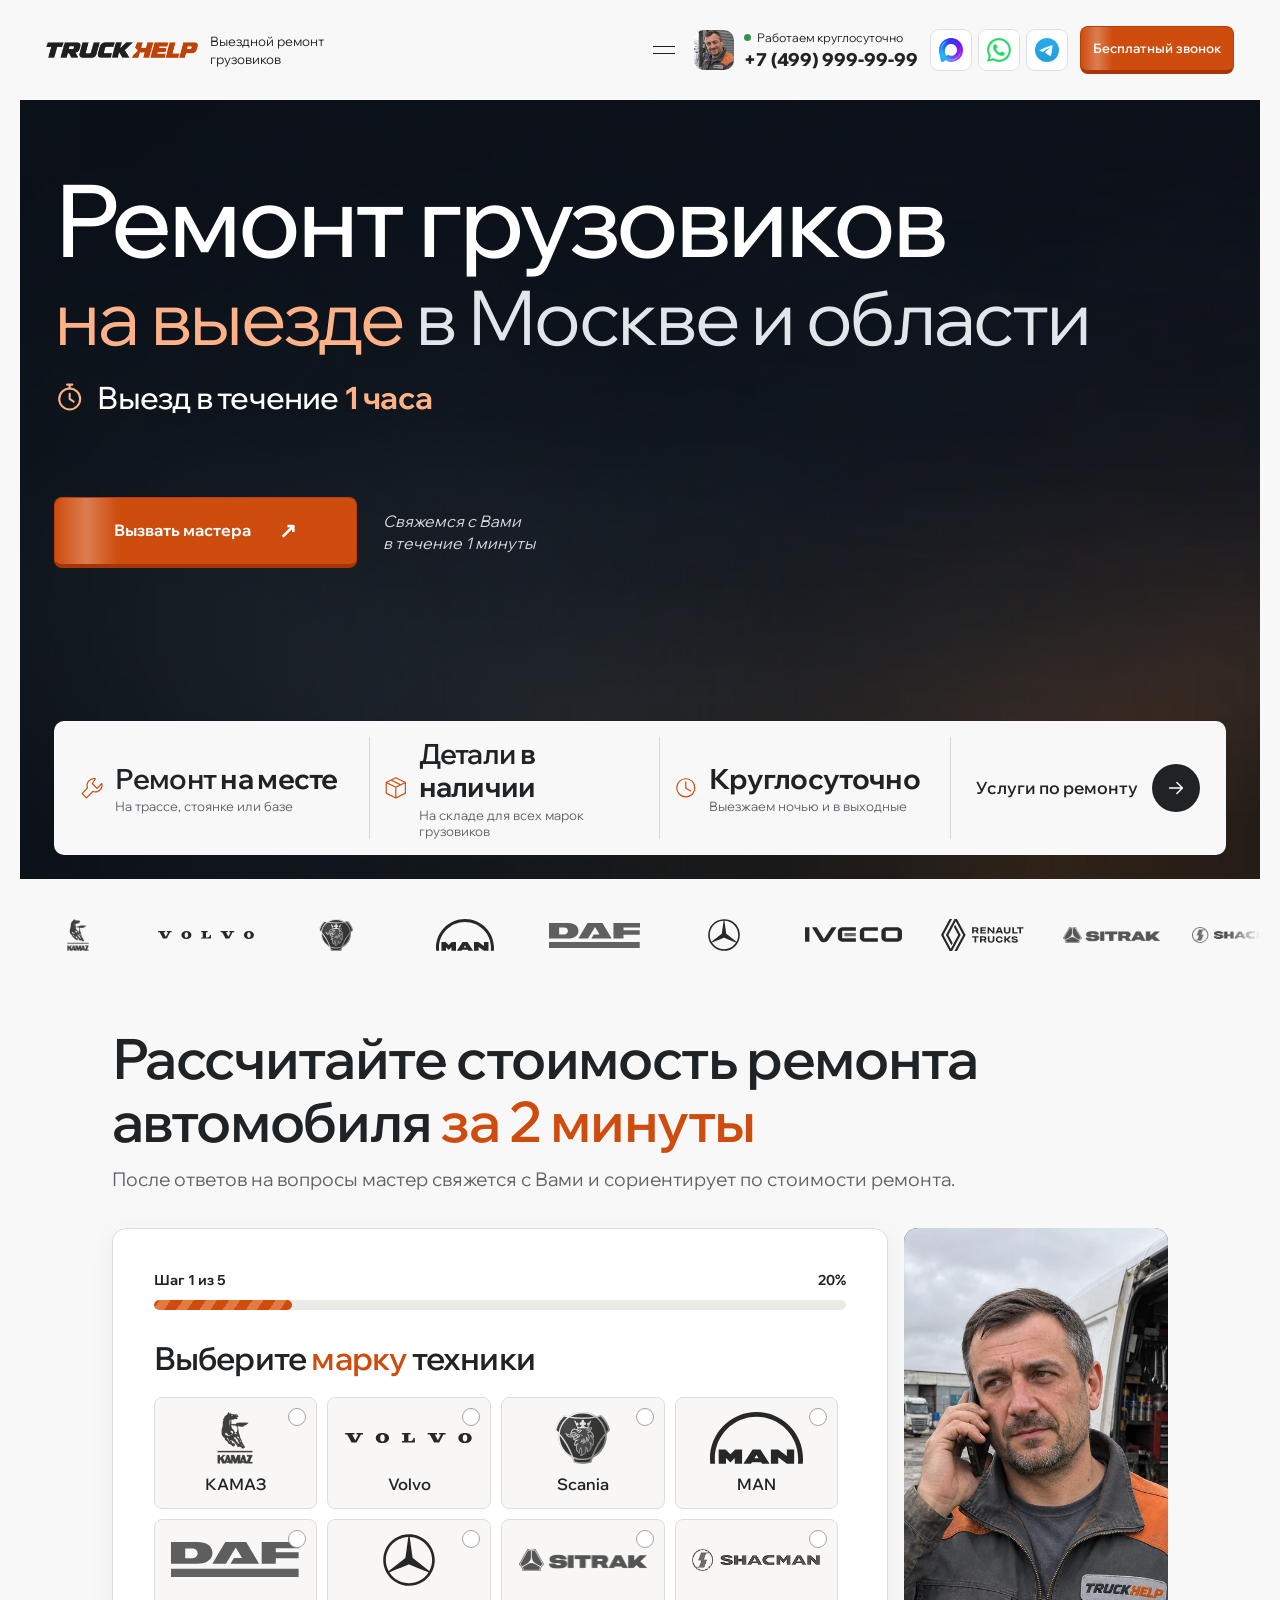
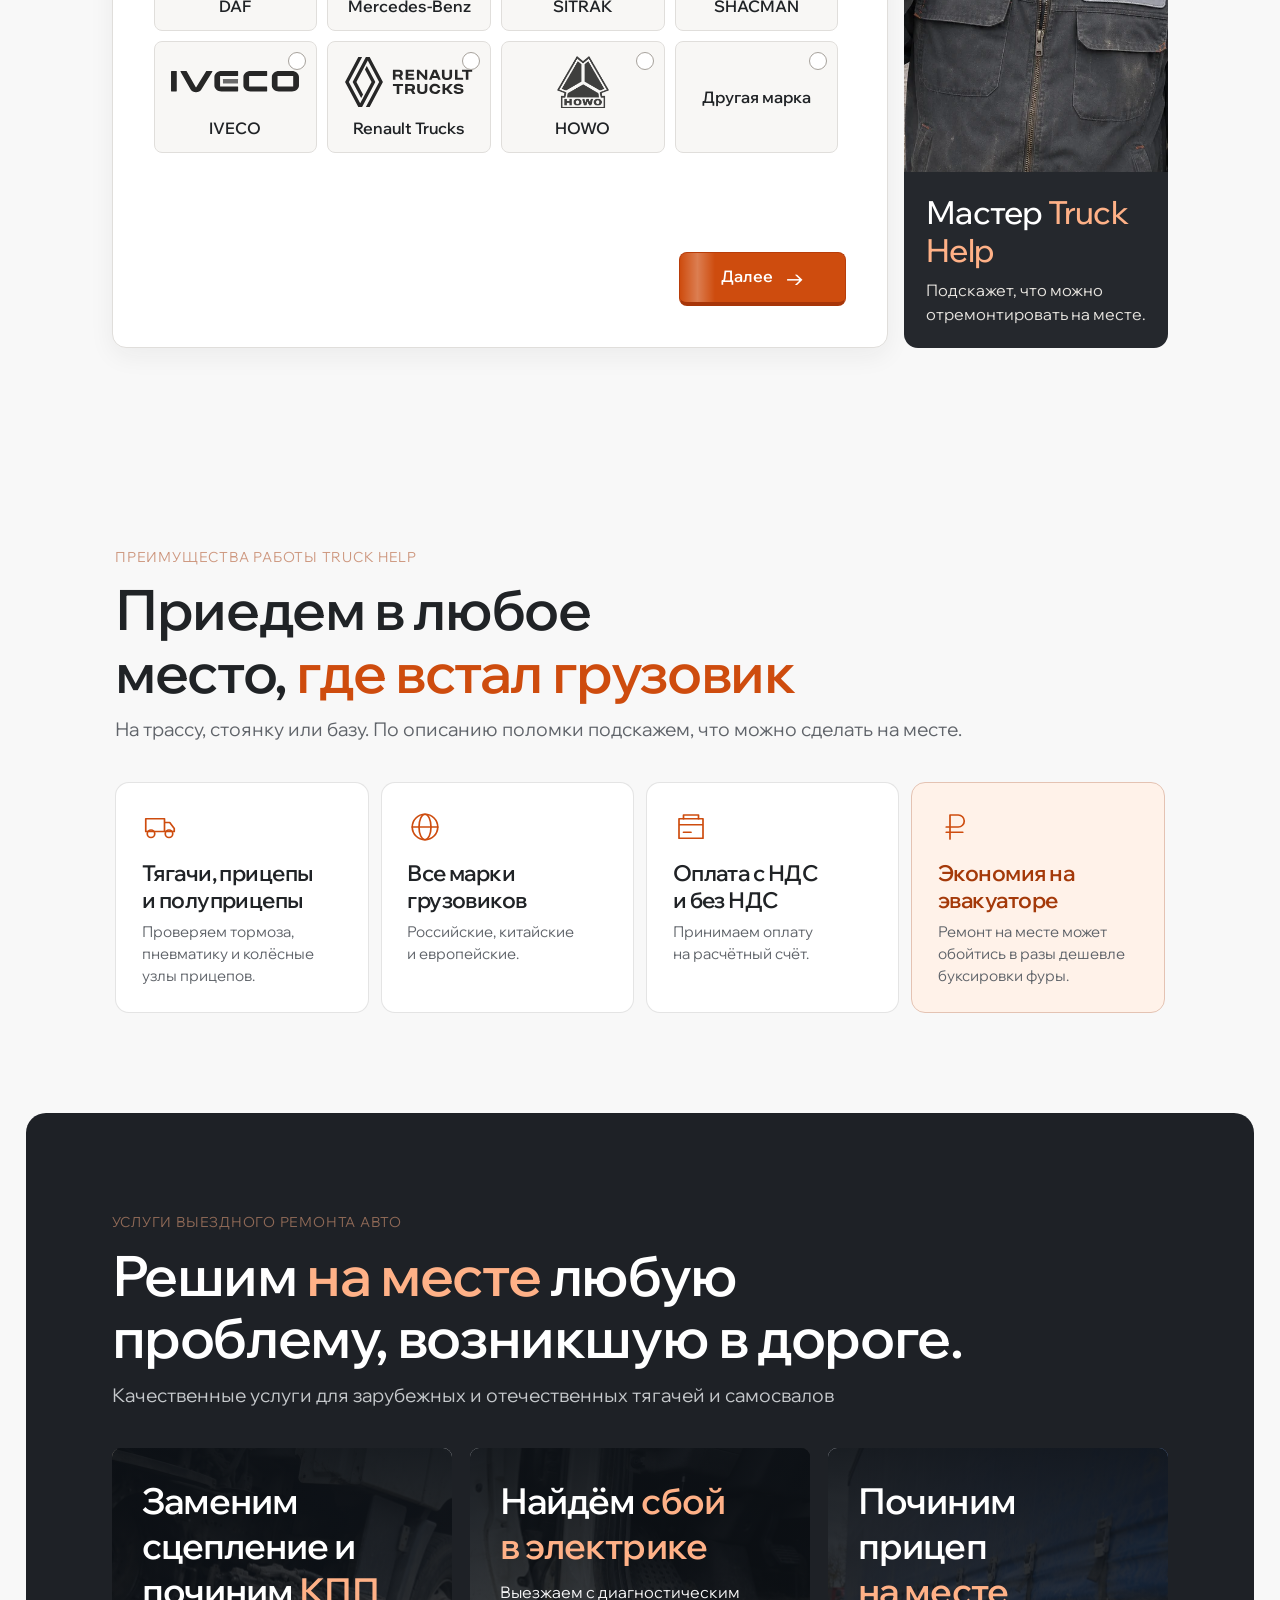
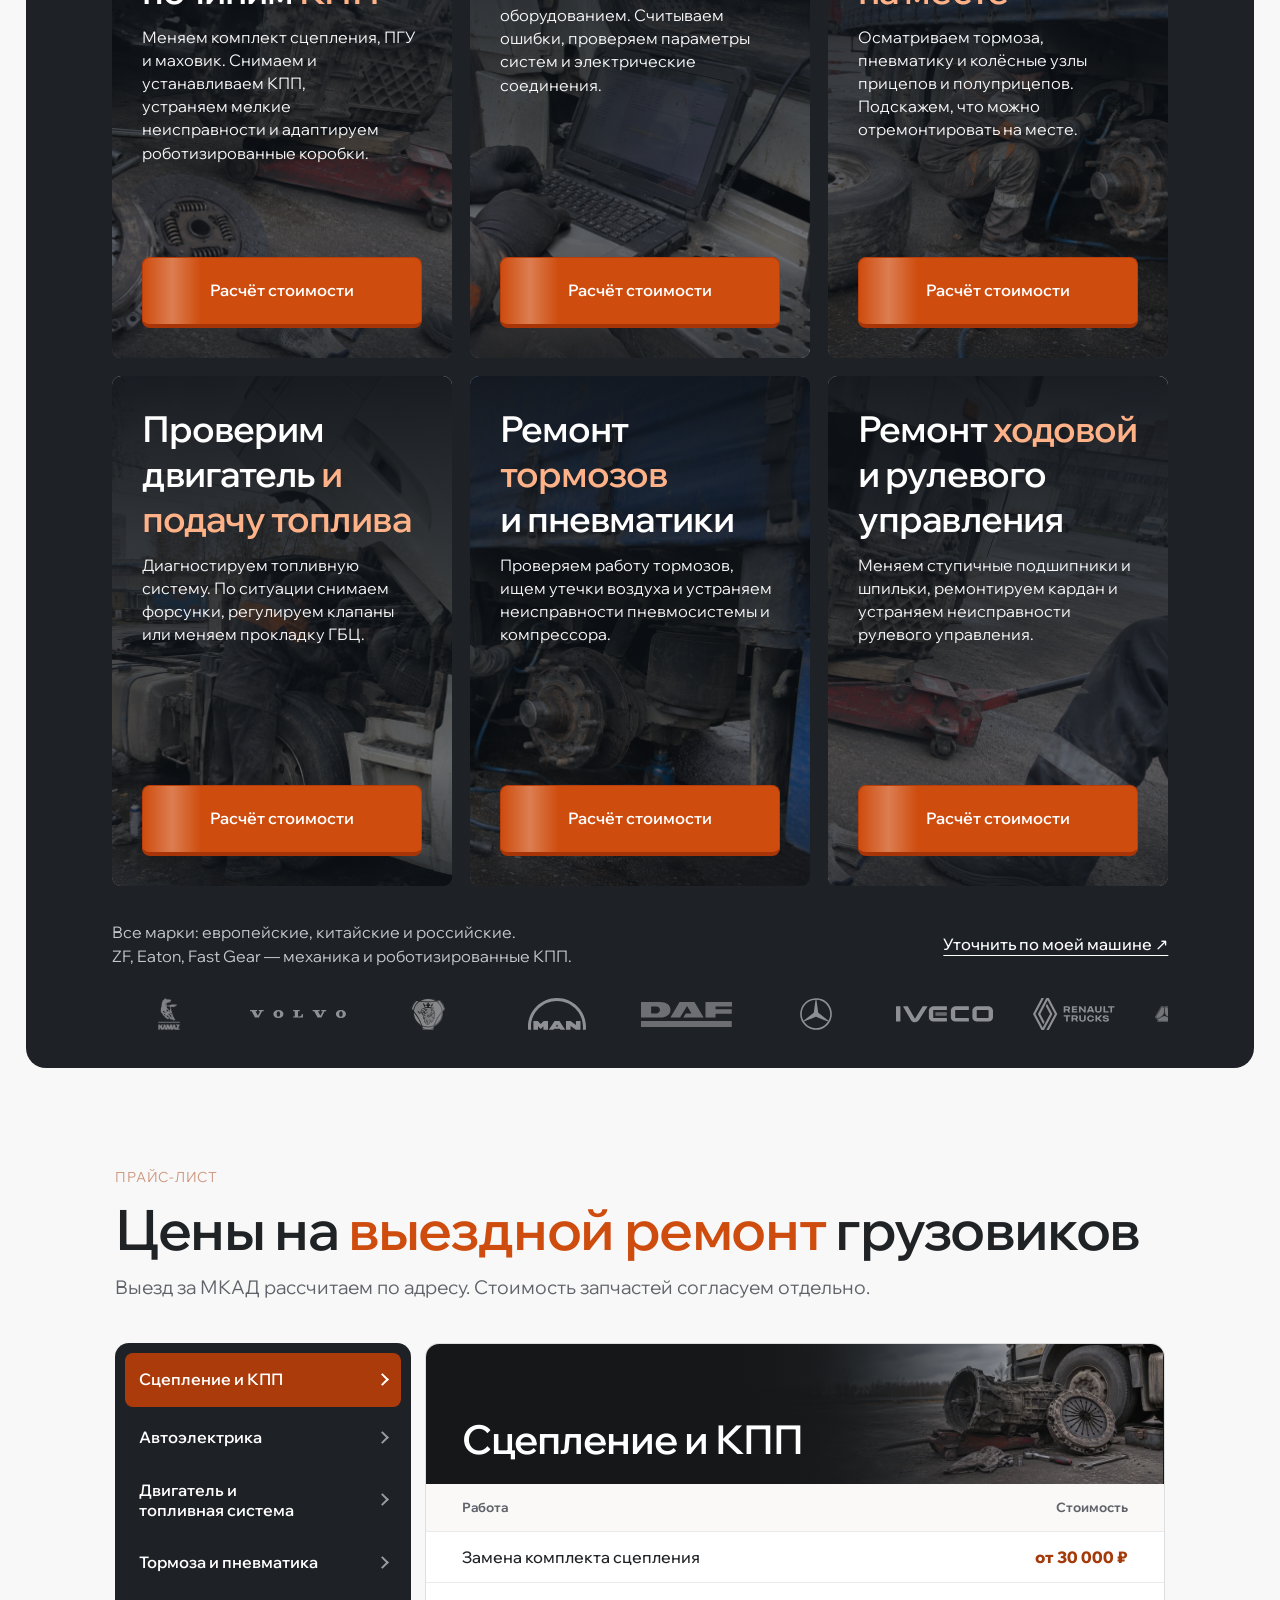
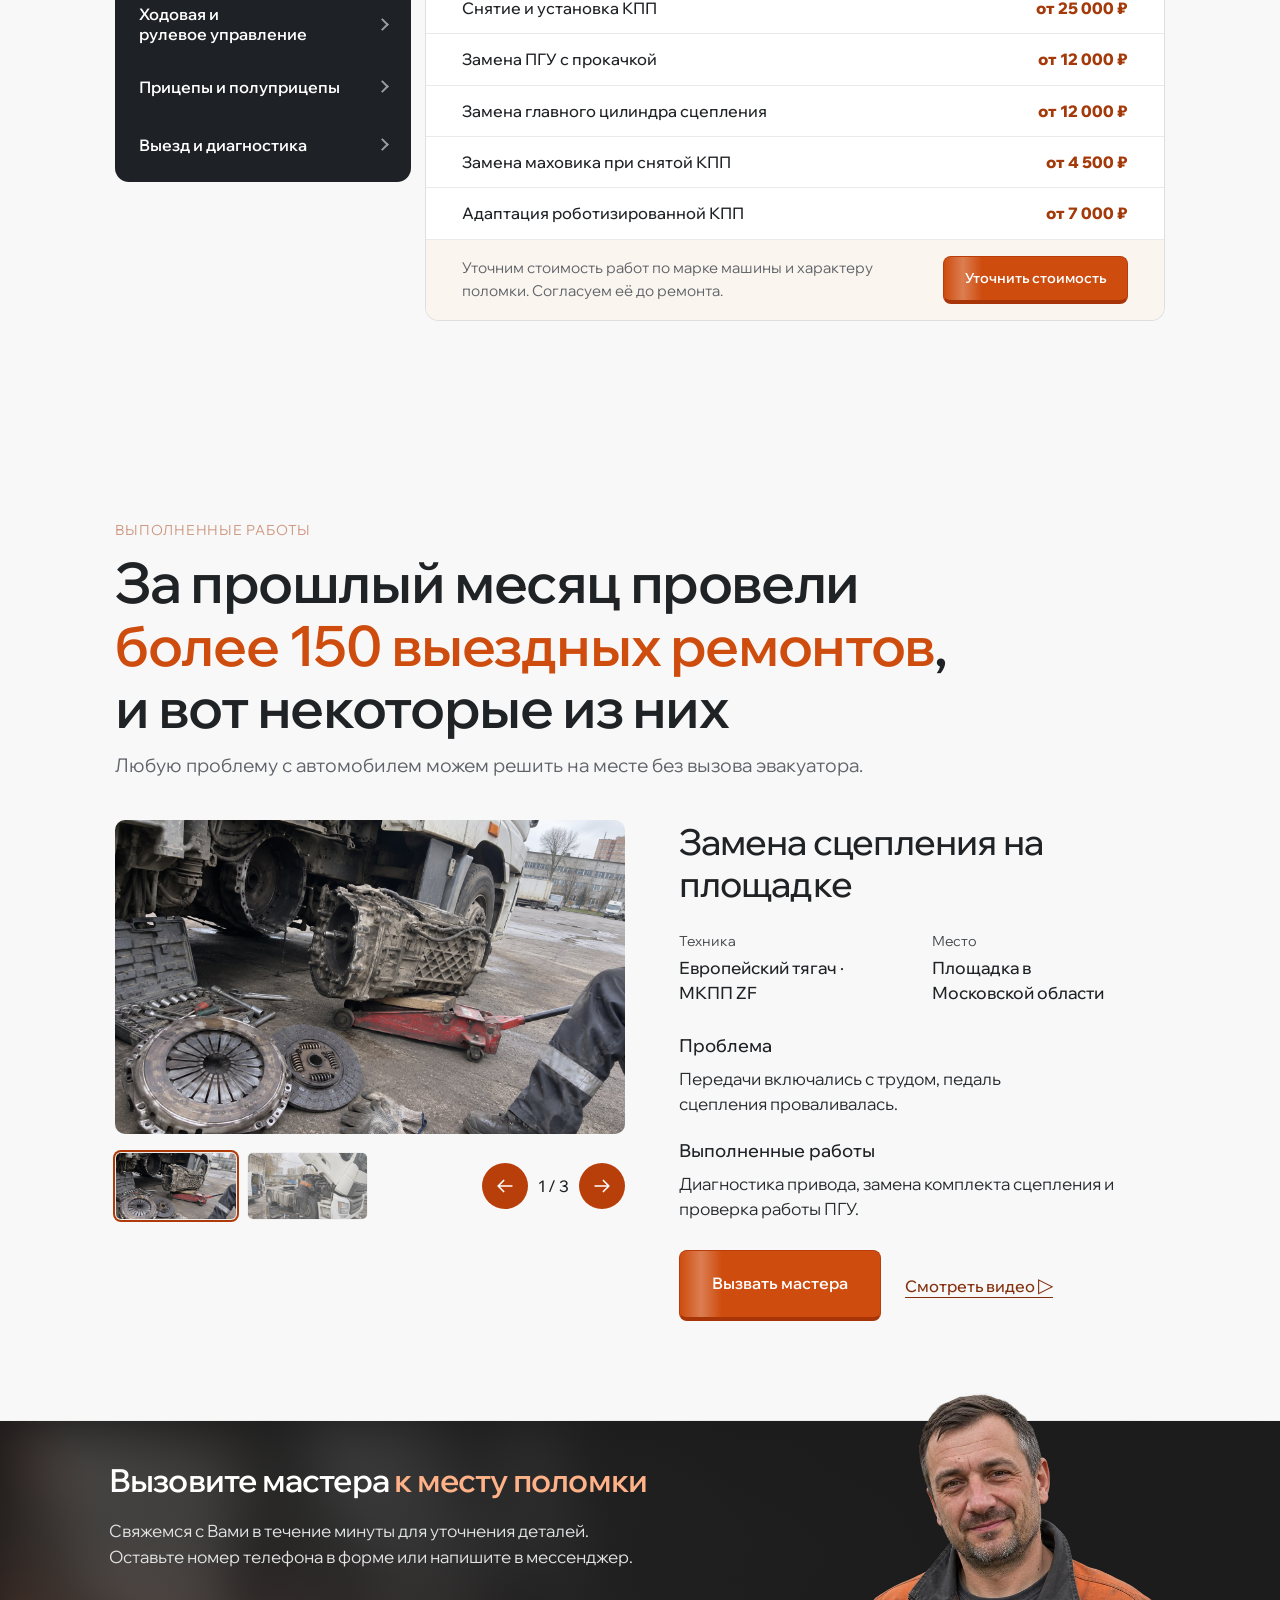
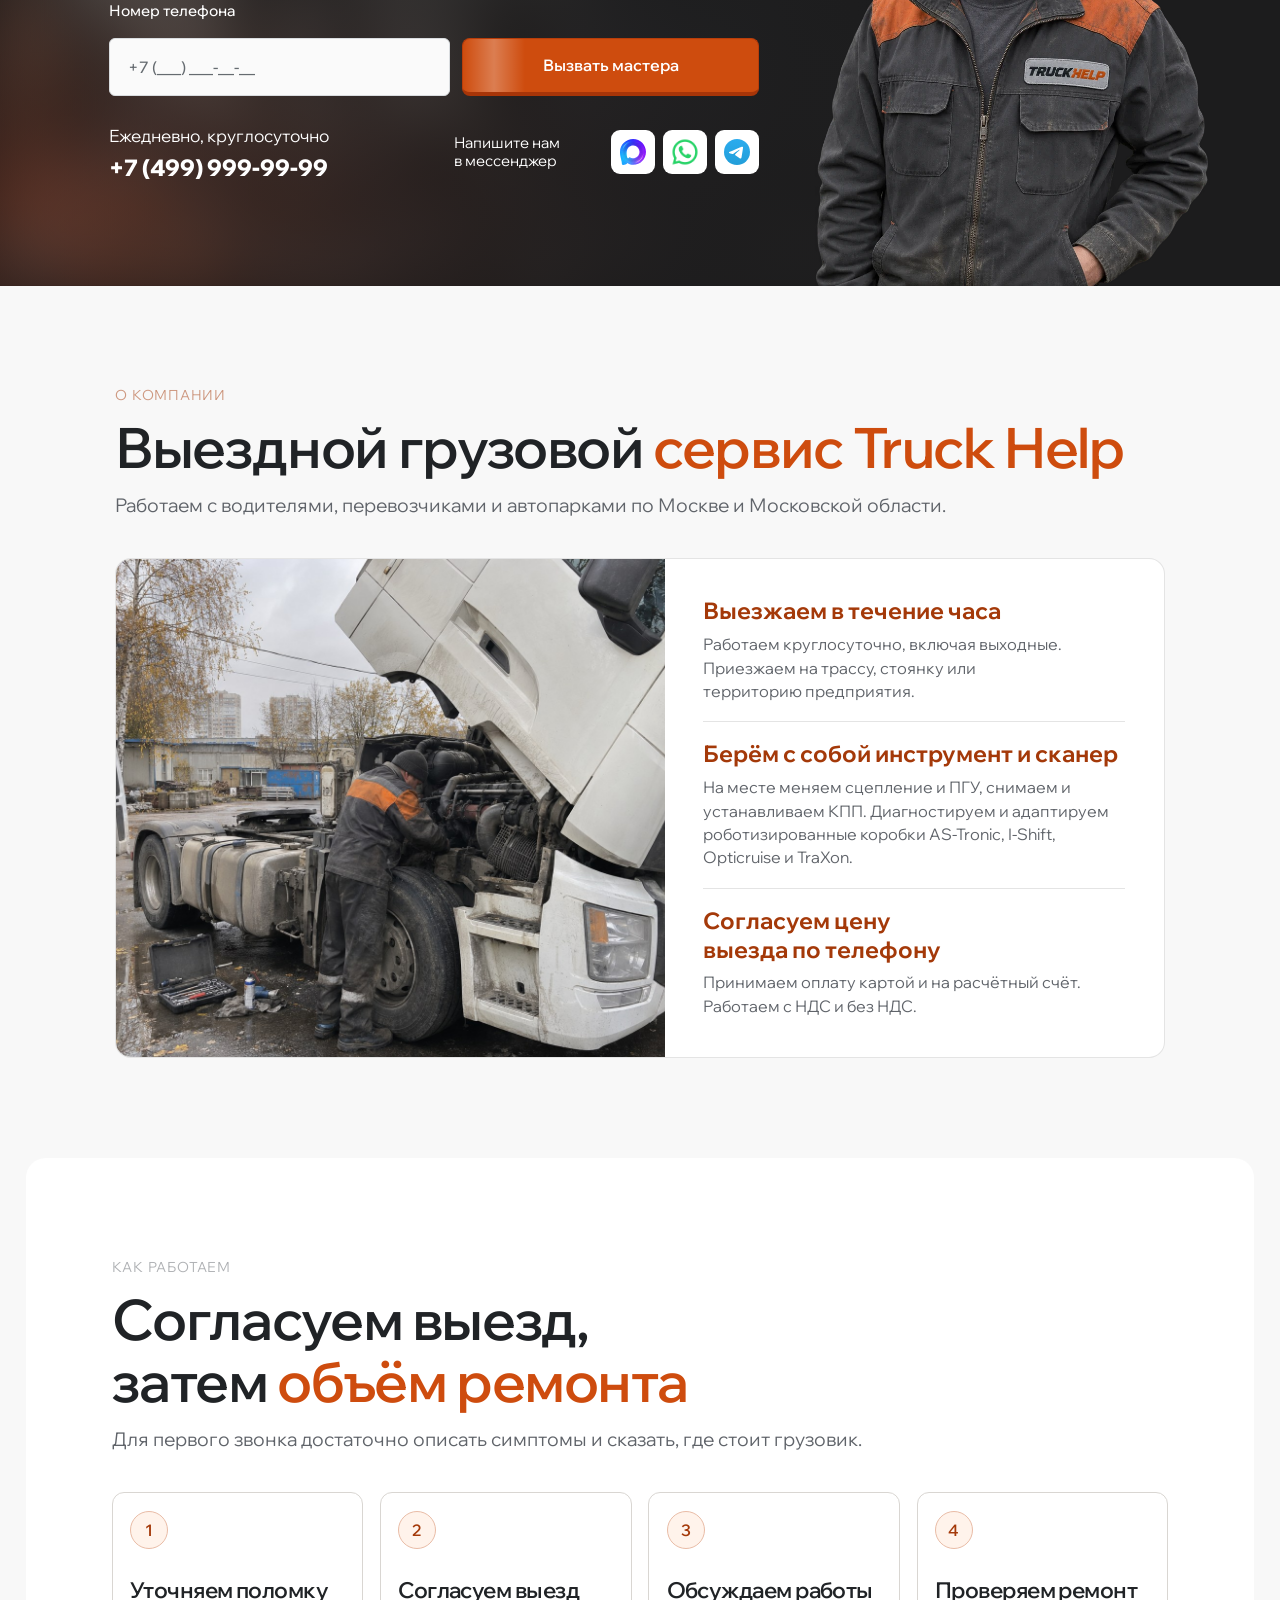
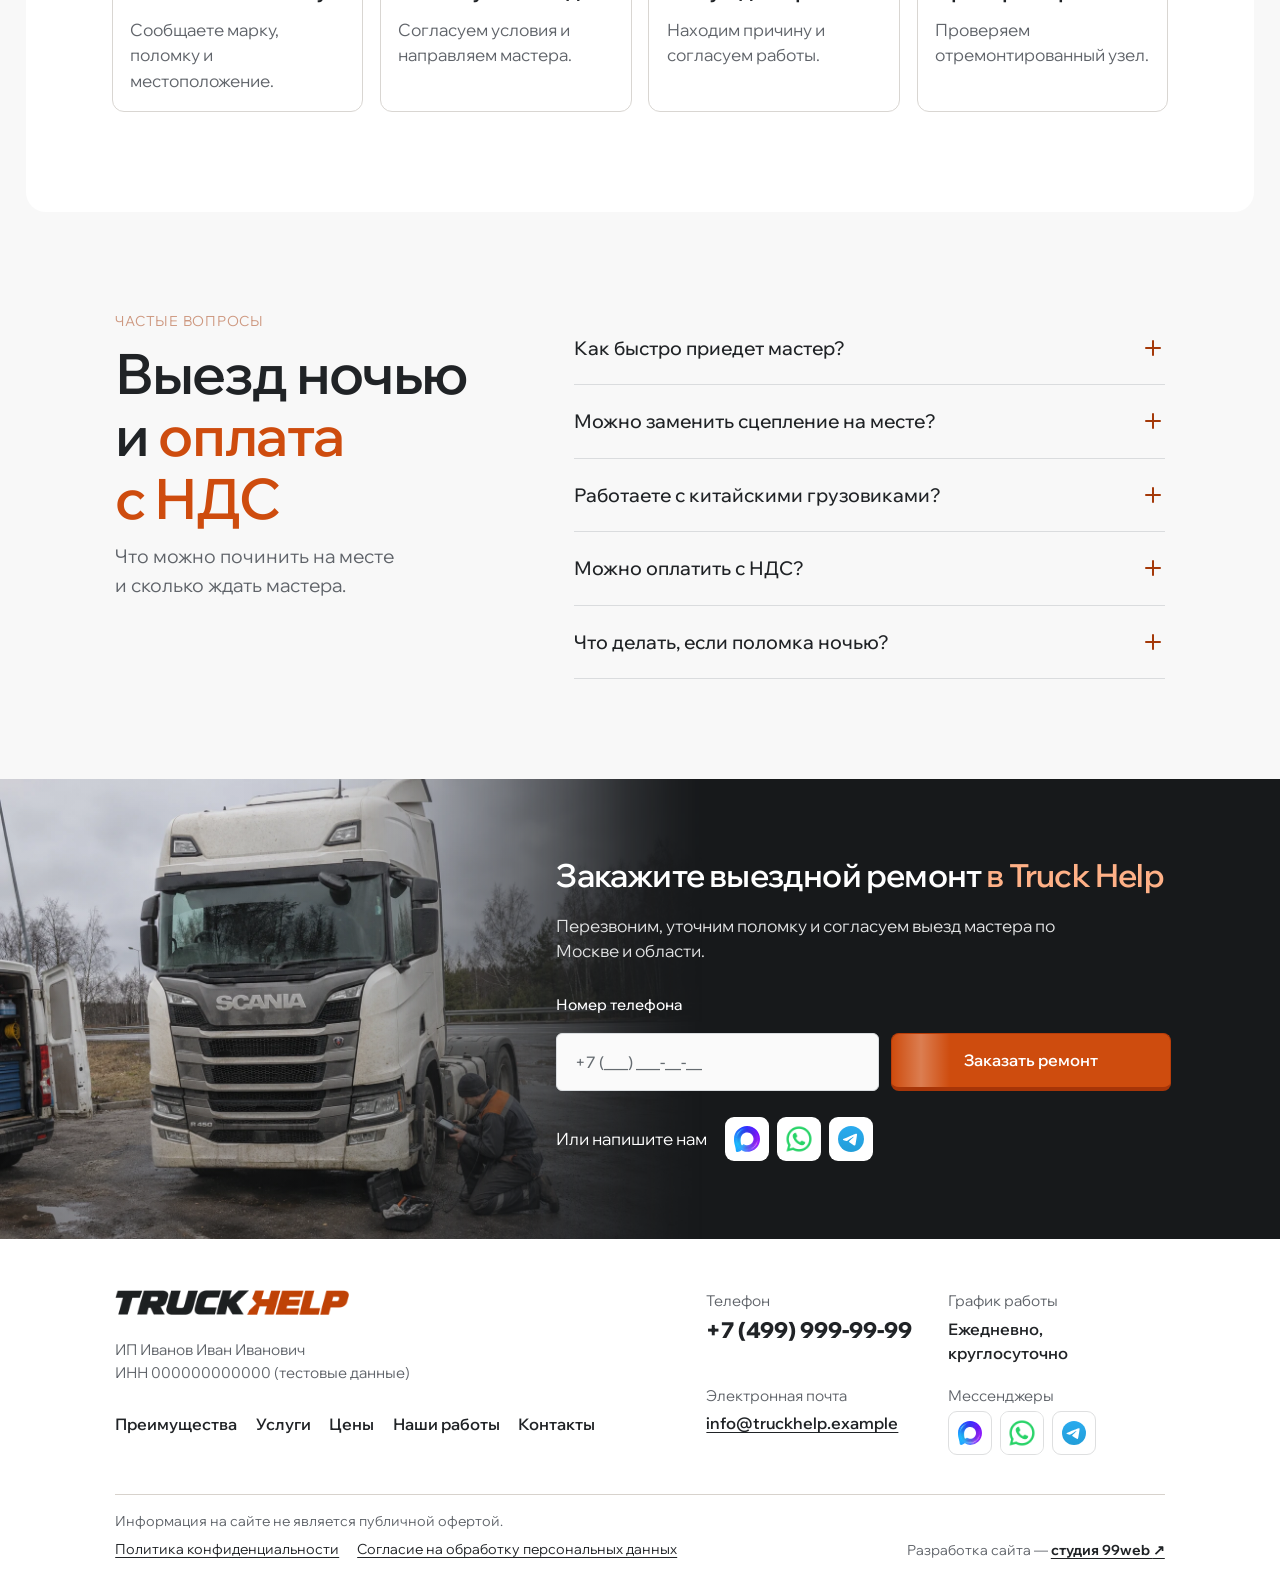
==== commit 95354668: "quiz" ====
--- a/index.html
+++ b/index.html
@@ -1,5 +1,5 @@
 <!doctype html>
-<html lang="ru"><head><meta charset="utf-8"><meta name="viewport" content="width=device-width,initial-scale=1"><meta name="robots" content="noindex,nofollow"><title>Truck Help — ремонт грузовиков на выезде</title><meta name="description" content="Выездной ремонт грузовиков, прицепов и полуприцепов в Москве и Московской области. Выезд в течение 1 часа. Круглосуточно."><link rel="stylesheet" href="assets/wix.css"><link rel="stylesheet" href="v2.css?v=footer-full-width"><link rel="stylesheet" href="motion.css?v=logo-intro"><link rel="stylesheet" href="quiz.css?v=shared-heading"><link rel="stylesheet" href="brands.css?v=service-edges"><link rel="preload" as="image" href="assets/mobile-hero-truck.webp" media="(max-width: 760px)"><link rel="stylesheet" href="mobile-hero.css?v=3"><script src="app.js?v=price-work-type" defer></script><script src="quiz.js?v=fixed-height" defer></script></head>
+<html lang="ru"><head><meta charset="utf-8"><meta name="viewport" content="width=device-width,initial-scale=1"><meta name="robots" content="noindex,nofollow"><title>Truck Help — ремонт грузовиков на выезде</title><meta name="description" content="Выездной ремонт грузовиков, прицепов и полуприцепов в Москве и Московской области. Выезд в течение 1 часа. Круглосуточно."><link rel="stylesheet" href="assets/wix.css"><link rel="stylesheet" href="v2.css?v=mobile-scroll"><link rel="stylesheet" href="motion.css?v=interface-motion"><link rel="stylesheet" href="quiz.css?v=control-states"><link rel="stylesheet" href="brands.css?v=service-edges"><link rel="preload" as="image" href="assets/mobile-hero-truck.webp" media="(max-width: 760px)"><link rel="stylesheet" href="mobile-hero.css?v=3"><script src="app.js?v=mobile-scroll" defer></script><script src="quiz.js?v=interface-motion" defer></script></head>
 <body id="top">
 <div class="intro" aria-hidden="true">
   <div class="intro-logo">
@@ -145,6 +145,9 @@
               <label class="quiz-choice"><input type="radio" name="brand" value="Mercedes-Benz"><span class="quiz-choice-card"><img class="quiz-brand-logo brand-logo" src="assets/brands/mercedes-star.svg" alt="" width="128" height="52" loading="lazy"><span>Mercedes-Benz</span></span></label>
               <label class="quiz-choice"><input type="radio" name="brand" value="SITRAK"><span class="quiz-choice-card"><img class="quiz-brand-logo brand-logo" src="assets/brands/sitrak.webp" alt="" width="128" height="52" loading="lazy"><span>SITRAK</span></span></label>
               <label class="quiz-choice"><input type="radio" name="brand" value="SHACMAN"><span class="quiz-choice-card"><img class="quiz-brand-logo brand-logo" src="assets/brands/shacman.png" alt="" width="128" height="52" loading="lazy"><span>SHACMAN</span></span></label>
+              <label class="quiz-choice"><input type="radio" name="brand" value="IVECO"><span class="quiz-choice-card"><img class="quiz-brand-logo brand-logo" src="assets/brands/iveco.svg" alt="" width="128" height="52" loading="lazy"><span>IVECO</span></span></label>
+              <label class="quiz-choice"><input type="radio" name="brand" value="Renault Trucks"><span class="quiz-choice-card"><img class="quiz-brand-logo brand-logo brand-logo--light" src="assets/brands/renault.svg" alt="" width="128" height="52" loading="lazy"><span>Renault Trucks</span></span></label>
+              <label class="quiz-choice"><input type="radio" name="brand" value="HOWO"><span class="quiz-choice-card"><img class="quiz-brand-logo brand-logo" src="assets/brands/howo-mono.png" alt="" width="128" height="52" loading="lazy"><span>HOWO</span></span></label>
               <label class="quiz-choice"><input type="radio" name="brand" value="other"><span class="quiz-choice-card">Другая марка</span></label>
             </div>
             <label class="quiz-field" data-quiz-other hidden>
@@ -227,7 +230,7 @@
 </div>
 <section id="advantages" class="section content" aria-labelledby="advantages-title">
   <header class="section-heading">
-    <p class="section-kicker">Преимущества</p>
+    <p class="section-kicker">Преимущества работы Truck Help</p>
     <h2 id="advantages-title">Приедем в&nbsp;любое место, <em>где&nbsp;встал&nbsp;грузовик</em></h2>
     <p class="section-subtitle">На трассу, стоянку или базу. По описанию поломки подскажем, что можно сделать на месте.</p>
   </header>
@@ -264,7 +267,7 @@
 </section>
 <section id="services" class="services shell" aria-labelledby="services-title"><div class="content section">
 <header class="section-heading">
-  <p class="section-kicker">Услуги</p>
+  <p class="section-kicker">Услуги выездного ремонта авто</p>
   <h2 id="services-title">Решим <em>на месте</em> любую проблему, возникшую&nbsp;в&nbsp;дороге.</h2>
   <p class="section-subtitle">Качественные услуги для зарубежных и отечественных тягачей и самосвалов</p>
 </header>
@@ -275,7 +278,7 @@
     <h3>Заменим сцепление и починим <em>КПП</em></h3>
     <p>Меняем комплект сцепления, ПГУ и маховик. Снимаем и устанавливаем КПП, устраняем мелкие неисправности и адаптируем роботизированные коробки.</p>
   </div>
-  <button class="button" type="button" data-lead="Замена сцепления и ремонт КПП" data-estimate>Расчёт стоимости</button>
+  <button class="button" type="button" data-lead="Замена сцепления и ремонт КПП" data-estimate="работ по сцеплению" data-price-category="price-clutch">Расчёт стоимости</button>
 </article>
 <article class="service-card">
   <img src="assets/diagnostics.jpg" alt="Выездная диагностика грузовика" loading="lazy">
@@ -283,7 +286,7 @@
     <h3>Найдём <em>сбой в электрике</em></h3>
     <p>Выезжаем с диагностическим оборудованием. Считываем ошибки, проверяем параметры систем и электрические соединения.</p>
   </div>
-  <button class="button" type="button" data-lead="Автоэлектрика и диагностика" data-estimate>Расчёт стоимости</button>
+  <button class="button" type="button" data-lead="Автоэлектрика и диагностика" data-estimate="работ по электрике" data-price-category="price-electrical">Расчёт стоимости</button>
 </article>
 <article class="service-card">
   <img src="assets/trailer.jpg" alt="Ремонт оси полуприцепа" loading="lazy">
@@ -291,7 +294,7 @@
     <h3>Починим прицеп <em>на месте</em></h3>
     <p>Осматриваем тормоза, пневматику и колёсные узлы прицепов и полуприцепов. Подскажем, что можно отремонтировать на месте.</p>
   </div>
-  <button class="button" type="button" data-lead="Ремонт прицепа или полуприцепа" data-estimate>Расчёт стоимости</button>
+  <button class="button" type="button" data-lead="Ремонт прицепа или полуприцепа" data-estimate="ремонта прицепа" data-price-category="price-trailers">Расчёт стоимости</button>
 </article>
 <article class="service-card">
   <img src="assets/hero.jpg" alt="Механик у двигателя грузовика" loading="lazy">
@@ -299,7 +302,7 @@
     <h3>Проверим двигатель <em>и подачу топлива</em></h3>
     <p>Диагностируем топливную систему. По ситуации снимаем форсунки, регулируем клапаны или меняем прокладку ГБЦ.</p>
   </div>
-  <button class="button" type="button" data-lead="Двигатель и топливная система" data-estimate>Расчёт стоимости</button>
+  <button class="button" type="button" data-lead="Двигатель и топливная система" data-estimate="работ по двигателю и топливной системе" data-price-category="price-engine">Расчёт стоимости</button>
 </article>
 <article class="service-card">
   <img src="assets/trailer.jpg" alt="Работа с тормозами полуприцепа" loading="lazy" class="crop-right">
@@ -307,7 +310,7 @@
     <h3>Ремонт <em>тормозов</em> и пневматики</h3>
     <p>Проверяем работу тормозов, ищем утечки воздуха и устраняем неисправности пневмосистемы и компрессора.</p>
   </div>
-  <button class="button" type="button" data-lead="Пневматика и тормоза" data-estimate>Расчёт стоимости</button>
+  <button class="button" type="button" data-lead="Пневматика и тормоза" data-estimate="ремонта тормозов и пневматики" data-price-category="price-brakes">Расчёт стоимости</button>
 </article>
 <article class="service-card">
   <img src="assets/clutch.jpg" alt="Агрегатный ремонт на месте" loading="lazy" class="crop-right">
@@ -315,7 +318,7 @@
     <h3>Ремонт <em>ходовой</em> и рулевого управления</h3>
     <p>Меняем ступичные подшипники и шпильки, ремонтируем кардан и устраняем неисправности рулевого управления.</p>
   </div>
-  <button class="button" type="button" data-lead="Ходовая и рулевое управление" data-estimate>Расчёт стоимости</button>
+  <button class="button" type="button" data-lead="Ходовая и рулевое управление" data-estimate="работ по ходовой и рулевому управлению" data-price-category="price-chassis">Расчёт стоимости</button>
 </article>
 </div>
 <div class="service-bottom"><p>Все марки: европейские, китайские и российские.<br>ZF, Eaton, Fast Gear — механика и роботизированные КПП.</p><button class="text-link" data-lead="Уточнить ремонт моей машины">Уточнить по моей машине ↗</button></div>
@@ -337,17 +340,6 @@
     </button>
     <div class="price-content">
       <div class="price-groups">
-        <section id="price-visit" class="price-panel" aria-labelledby="price-visit-title"
-          style="--price-photo: url('assets/price-visit.webp')">
-          <h3 id="price-visit-title" class="price-panel-title">Выезд и диагностика</h3>
-          <table class="price-table" aria-labelledby="price-visit-title">
-            <thead><tr><th scope="col">Работа</th><th scope="col">Стоимость</th></tr></thead>
-            <tbody>
-              <tr><th scope="row">Выезд мастера в пределах МКАД</th><td>от&nbsp;3&nbsp;500&nbsp;₽</td></tr>
-              <tr><th scope="row">Компьютерная диагностика грузовика</th><td>от&nbsp;6&nbsp;000&nbsp;₽</td></tr>
-            </tbody>
-          </table>
-        </section>
         <section id="price-clutch" class="price-panel" aria-labelledby="price-clutch-title"
           style="--price-photo: url('assets/price-clutch.webp')">
           <h3 id="price-clutch-title" class="price-panel-title">Сцепление и КПП</h3>
@@ -431,10 +423,21 @@
             </tbody>
           </table>
         </section>
+        <section id="price-visit" class="price-panel" aria-labelledby="price-visit-title"
+          style="--price-photo: url('assets/price-visit.webp')">
+          <h3 id="price-visit-title" class="price-panel-title">Выезд и диагностика</h3>
+          <table class="price-table" aria-labelledby="price-visit-title">
+            <thead><tr><th scope="col">Работа</th><th scope="col">Стоимость</th></tr></thead>
+            <tbody>
+              <tr><th scope="row">Выезд мастера в пределах МКАД</th><td>от&nbsp;3&nbsp;500&nbsp;₽</td></tr>
+              <tr><th scope="row">Компьютерная диагностика грузовика</th><td>от&nbsp;6&nbsp;000&nbsp;₽</td></tr>
+            </tbody>
+          </table>
+        </section>
       </div>
       <div class="price-list-footer">
         <p>Уточним стоимость работ по марке машины и характеру поломки. Согласуем её до ремонта.</p>
-        <button class="button small" type="button" data-lead="Выездной ремонт грузовика" data-estimate>Уточнить стоимость</button>
+        <button class="button small" type="button" data-price-estimate>Уточнить стоимость</button>
       </div>
     </div>
     <dialog id="price-category-dialog" class="price-category-dialog" aria-labelledby="price-category-title">
@@ -450,31 +453,65 @@
 </section>
 <section id="works" class="section content portfolio" aria-labelledby="works-title">
   <header class="section-heading portfolio-heading">
-    <p class="section-kicker">Портфолио</p>
+    <p class="section-kicker">Выполненные работы</p>
     <h2 id="works-title">За прошлый месяц провели <em>более 150 выездных ремонтов</em>, и вот некоторые&nbsp;из&nbsp;них</h2>
-    <div class="portfolio-heading-bottom">
-      <p class="section-subtitle">Любую проблему с автомобилем можем решить на месте без вызова эвакуатора.</p>
-      <div class="case-nav">
-        <button id="prev-case" aria-label="Предыдущая работа">←</button>
-        <span id="case-position" aria-live="polite"></span>
-        <button id="next-case" aria-label="Следующая работа">→</button>
-      </div>
-    </div>
+    <p class="section-subtitle">Любую проблему с автомобилем можем решить на месте без вызова эвакуатора.</p>
   </header>
-  <div class="portfolio-layout"><div class="portfolio-gallery"><button id="portfolio-main" aria-label="Увеличить фотографию"><img id="portfolio-image" src="assets/clutch.jpg" alt="Ремонт сцепления"></button><div id="portfolio-thumbs"></div></div><div class="portfolio-copy"><h3 id="portfolio-title"></h3><div class="case-meta"><div><span>Техника</span><p id="portfolio-vehicle"></p></div><div><span>Место</span><p id="portfolio-location"></p></div></div><h4>Проблема</h4><p id="portfolio-problem"></p><h4>Выполненные работы</h4><p id="portfolio-solution"></p><div class="portfolio-actions"><button class="button" id="similar-case">Вызвать мастера</button><button class="text-link video-link" id="portfolio-video">Смотреть видео <span>▷</span></button></div></div></div><div class="portfolio-foot"><div id="case-dots" aria-label="Выбор работы"></div><span>Демонстрационные кейсы. Фотографии сгенерированы.</span></div></section>
+  <div class="portfolio-layout">
+    <div class="portfolio-gallery">
+      <button id="portfolio-main" type="button" aria-label="Увеличить фотографию">
+        <img id="portfolio-image" src="assets/clutch.jpg" alt="Ремонт сцепления">
+      </button>
+      <div class="portfolio-controls">
+        <div id="portfolio-thumbs" role="group" aria-label="Фотографии работы"></div>
+        <div class="case-nav" role="group" aria-label="Переключение работ">
+          <button id="prev-case" class="gallery-arrow gallery-arrow--prev" type="button" aria-label="Предыдущая работа">
+            <svg viewBox="0 0 24 24" aria-hidden="true"><path d="M4.5 12h15m-6-6 6 6-6 6"/></svg>
+          </button>
+          <span id="case-position" aria-live="polite" aria-atomic="true"></span>
+          <button id="next-case" class="gallery-arrow" type="button" aria-label="Следующая работа">
+            <svg viewBox="0 0 24 24" aria-hidden="true"><path d="M4.5 12h15m-6-6 6 6-6 6"/></svg>
+          </button>
+        </div>
+      </div>
+    </div>
+    <div class="portfolio-copy">
+      <div class="portfolio-details">
+        <h3 id="portfolio-title"></h3>
+        <dl class="case-meta">
+          <div><dt>Техника</dt><dd id="portfolio-vehicle"></dd></div>
+          <div><dt>Место</dt><dd id="portfolio-location"></dd></div>
+        </dl>
+        <div class="portfolio-description">
+          <h4>Проблема</h4>
+          <p id="portfolio-problem"></p>
+        </div>
+        <div class="portfolio-description">
+          <h4>Выполненные работы</h4>
+          <p id="portfolio-solution"></p>
+        </div>
+      </div>
+      <div class="portfolio-actions">
+        <button class="button" id="similar-case" type="button">Вызвать мастера</button>
+        <button class="text-link video-link" id="portfolio-video" type="button">Смотреть видео <span aria-hidden="true">▷</span></button>
+      </div>
+    </div>
+  </div>
+</section>
 <section id="consultation" class="consultation" aria-labelledby="consultation-title">
   <div class="content">
     <div class="consultation-copy">
-      <h2 id="consultation-title">Можно ли починить грузовик <span class="consultation-heading-accent"><em>на месте</em>?</span></h2>
-      <p>Расскажите о поломке. Мастер подскажет, что можно сделать на месте, сориентирует по цене и согласует выезд.</p>
-      <form class="consultation-form" method="post" aria-label="Консультация по ремонту" data-form>
+      <h2 id="consultation-title">Вызовите мастера <em>к месту поломки</em></h2>
+      <p>Свяжемся с Вами в течение минуты для уточнения деталей. Оставьте номер телефона в форме или напишите в мессенджер.</p>
+      <form class="consultation-form" method="post" aria-label="Вызвать мастера к месту поломки" data-form novalidate>
         <div class="consultation-fields">
           <label>
             Номер телефона
             <input name="phone" type="tel" autocomplete="tel" placeholder="+7 (___) ___-__-__" required>
           </label>
-          <button class="button" type="submit">Получить консультацию</button>
-        </div>
+          <button class="button" type="submit">Вызвать мастера</button>
+        </div>
+        <p id="consultation-error" class="form-error" role="alert"></p>
         <p class="form-status" role="status"></p>
       </form>
       <div class="consultation-details">
@@ -528,7 +565,14 @@
       <h2 id="process-title">Согласуем выезд, затем <em>объём ремонта</em></h2>
       <p class="section-subtitle">Для первого звонка достаточно описать симптомы и сказать, где стоит грузовик.</p>
     </header>
-    <div class="steps"><article><span>1</span><h3>Уточняем <em>поломку</em></h3><p>Сообщаете марку, поломку и местоположение.</p></article><article><span>2</span><h3>Согласуем <em>выезд</em></h3><p>Согласуем условия и направляем мастера.</p></article><article><span>3</span><h3>Обсуждаем <em>работы</em></h3><p>Находим причину и согласуем работы.</p></article><article><span>4</span><h3>Проверяем <em>ремонт</em></h3><p>Проверяем отремонтированный узел.</p></article></div></div></section>
+    <div class="steps">
+      <article><span>1</span><h3>Уточняем поломку</h3><p>Сообщаете марку, поломку и местоположение.</p></article>
+      <article><span>2</span><h3>Согласуем выезд</h3><p>Согласуем условия и направляем мастера.</p></article>
+      <article><span>3</span><h3>Обсуждаем работы</h3><p>Находим причину и согласуем работы.</p></article>
+      <article><span>4</span><h3>Проверяем ремонт</h3><p>Проверяем отремонтированный узел.</p></article>
+    </div>
+  </div>
+</section>
 <section id="faq" class="section content faq-section" aria-labelledby="faq-title">
   <header class="section-heading">
     <p class="section-kicker">Частые вопросы</p>
@@ -541,7 +585,7 @@
     <div class="consultation-copy">
       <h2 id="closing-contact-title">Закажите выездной ремонт <em>в Truck Help</em></h2>
       <p>Перезвоним, уточним поломку и согласуем выезд мастера по Москве и области.</p>
-      <form class="consultation-form" method="post" aria-label="Заказать выездной ремонт" data-form>
+      <form class="consultation-form" method="post" aria-label="Заказать выездной ремонт" data-form novalidate>
         <div class="consultation-fields">
           <label>
             Номер телефона
@@ -549,6 +593,7 @@
           </label>
           <button class="button" type="submit">Заказать ремонт</button>
         </div>
+        <p id="closing-contact-error" class="form-error" role="alert"></p>
         <p class="form-status" role="status"></p>
       </form>
       <div class="consultation-messengers">
@@ -621,9 +666,38 @@
     </div>
   </div>
 </footer>
-<div class="mobile-action"><button class="button" data-lead="Вызвать мастера">Вызвать мастера ↗</button></div>
-<dialog id="lead-dialog" aria-labelledby="lead-title"><div class="lead-modal"><div class="modal-photo"><img src="assets/hero.jpg" alt="Ремонт грузовика на выезде"></div><div class="modal-copy"><button class="close" data-close aria-label="Закрыть окно">×</button><h2 id="lead-title">Вызвать мастера</h2><p>Уточним поломку и согласуем выезд.</p><form data-form><input type="hidden" name="subject"><label>Ваше имя<input name="name" placeholder="Как к вам обращаться" autocomplete="given-name" required></label><label>Номер телефона<input name="phone" type="tel" placeholder="+7 (___) ___-__-__" autocomplete="tel" required></label><button class="button" type="submit">Жду звонка ↗</button><p class="form-status" role="status"></p></form></div></div></dialog>
-<dialog id="media-dialog" aria-label="Материалы работы"><button class="close" data-close aria-label="Закрыть галерею">×</button><div id="media-stage"></div><div class="media-nav"><button id="prev-media" aria-label="Предыдущее фото">←</button><span id="media-position" aria-live="polite"></span><button id="next-media" aria-label="Следующее фото">→</button></div></dialog>
-<dialog id="video-dialog" aria-labelledby="video-title"><button class="close" data-close aria-label="Закрыть видео">×</button><h2 id="video-title">Видео работы</h2><div id="video-stage"></div><div class="video-empty" id="video-empty"><p>К этой демонстрационной работе видео пока не добавлено.</p><button class="button" id="select-video" type="button">Выбрать своё видео</button><input id="video-file" type="file" accept="video/mp4,video/webm" hidden><small>Локальный просмотр. Файл никуда не отправляется.</small></div></dialog>
+<dialog id="lead-dialog" aria-labelledby="lead-title">
+  <div class="lead-modal">
+    <div class="modal-photo">
+      <img src="assets/closing-scania-roadside.webp" alt="Выездная техпомощь рядом с грузовиком" loading="lazy">
+    </div>
+    <div class="modal-copy">
+      <button class="close" type="button" data-close aria-label="Закрыть окно">×</button>
+      <h2 id="lead-title">Заказать звонок мастера</h2>
+      <p>Перезвоним, уточним поломку и согласуем выезд.</p>
+      <form data-form novalidate>
+        <input type="hidden" name="subject">
+        <label>Ваше имя<input name="name" placeholder="Как к вам обращаться" autocomplete="given-name" required></label>
+        <label>Номер телефона<input name="phone" type="tel" placeholder="+7 (___) ___-__-__" autocomplete="tel" required></label>
+        <button class="button" type="submit">Жду звонка ↗</button>
+        <p id="lead-error" class="form-error" role="alert"></p>
+        <p class="form-status" role="status"></p>
+      </form>
+    </div>
+  </div>
+</dialog>
+<dialog id="media-dialog" aria-label="Материалы работы">
+  <button class="close" data-close aria-label="Закрыть галерею">×</button>
+  <div id="media-stage"></div>
+  <div class="media-nav">
+    <button id="prev-media" class="gallery-arrow gallery-arrow--prev" type="button" aria-label="Предыдущее фото"><svg viewBox="0 0 24 24" aria-hidden="true"><path d="M4.5 12h15m-6-6 6 6-6 6"/></svg></button>
+    <span id="media-position" aria-live="polite"></span>
+    <button id="next-media" class="gallery-arrow" type="button" aria-label="Следующее фото"><svg viewBox="0 0 24 24" aria-hidden="true"><path d="M4.5 12h15m-6-6 6 6-6 6"/></svg></button>
+  </div>
+</dialog>
+<dialog id="video-dialog" aria-label="Видео работы">
+  <video id="portfolio-player" playsinline preload="metadata" aria-label="Видео работы"></video>
+  <button class="close" type="button" data-close aria-label="Закрыть видео" autofocus>×</button>
+</dialog>
 <dialog id="info-dialog" aria-labelledby="info-title"><button class="close" data-close aria-label="Закрыть">×</button><h2 id="info-title">Демонстрация дизайна</h2><p>Формы не отправляют и не сохраняют данные. Кнопки мессенджеров демонстрационные. Кейсы и фотографии демонстрационные. Перед запуском добавим настоящие контакты, работы, видео и подключим приём заявок.</p></dialog>
 </body></html>
--- a/v2.css
+++ b/v2.css
@@ -1,29 +1,8 @@
-:root{--accent:#ce4c0e;--ink:#202326;--muted:#60646a;--paper:#f8f8f8;--dark:#1e2126;--ease:cubic-bezier(.16,1,.3,1);font-family:'Wix Madefor Display',Arial,sans-serif;color:var(--ink);background:var(--paper)}*{box-sizing:border-box}html{scroll-behavior:smooth;scroll-padding-top:26px}body{margin:0;font-size:17px;line-height:1.5}body.locked{overflow:hidden}a{color:inherit;text-decoration:none}button,input{font:inherit}button{cursor:pointer;border:0;color:inherit}h1,h2,h3,h4,p{margin:0}h1,h2,h3{font-weight:500;letter-spacing:-.025em;line-height:1.13}h2{font-size:clamp(33px,3.05vw,49px)}h2 em{color:var(--accent);font-style:normal}p{color:var(--muted)}img{display:block;width:100%;height:100%;object-fit:cover}svg{fill:none;stroke:currentColor;stroke-width:1.6;stroke-linecap:round;stroke-linejoin:round}::selection{background:#ffc69e;color:#202326}a,button,input,summary{-webkit-tap-highlight-color:transparent}a:focus-visible,button:focus-visible,input:focus-visible,summary:focus-visible{outline:3px solid #b7430b;outline-offset:5px}input{caret-color:var(--accent)}::-webkit-scrollbar{width:8px}::-webkit-scrollbar-thumb{background:#9c9fa1;border-radius:8px;border:2px solid var(--paper)}.shell{width:96%;max-width:1800px;margin-inline:auto;border-radius:20px}.content{width:82%;max-width:1390px;margin-inline:auto}.shell .content{width:86%}.section{padding-block:100px}.section>h2{margin-bottom:45px}.header{width:96%;max-width:1800px;margin:auto;display:flex;align-items:center;gap:30px;height:100px;padding-inline:20px}.logo{display:inline-flex;align-items:center;flex:none}.descriptor{font-size:13px;line-height:1.4}.header nav{margin-left:auto;display:flex;gap:28px;font-size:14px}.header nav a:hover{color:var(--accent)}.button{display:inline-flex;align-items:center;justify-content:center;gap:28px;min-height:62px;background:var(--accent);color:#fff;border-radius:7px;padding:18px 32px;font-size:16px;font-weight:600;line-height:1.35;transition:background .25s,transform .3s var(--ease);border:0}.button:hover{background:#b83d0a;transform:translateY(-2px)}.button:active{transform:translateY(1px)}.button span{font-size:21px}.button.small{min-height:46px;padding:12px 21px;font-size:14px;gap:20px}.menu-toggle{display:none}.hero-track{height:calc(100svh + 130px);min-height:800px}.hero{position:sticky;top:-85px;margin:auto;height:calc(100svh - 120px);min-height:590px;max-height:960px;color:white;overflow:hidden;isolation:isolate;clip-path:inset(0 var(--hero-inset,0px) 0 round var(--hero-radius,0px));will-change:clip-path}.hero-bg{position:absolute;inset:0;z-index:-1;background:#30383b;overflow:hidden;animation:hero-image 1.8s var(--ease) 1.65s both}.hero-bg img{object-position:68% center;transform:scale(var(--hero-scale,1.045));will-change:transform}.hero-bg:after{content:'';position:absolute;inset:0;background:linear-gradient(90deg,#080f13c9,#080f1359 54%,#080f1338)}.hero-top{display:flex;justify-content:space-between;padding:38px 34px;gap:20px}.hero h1{font-size:clamp(44px,4.8vw,82px);line-height:1.025;letter-spacing:-.04em;max-width:780px;font-weight:400}.hero h1>span{display:block;animation:hero-text 1.45s var(--ease) both;animation-delay:calc(2.1s + var(--line,0)*.16s)}.hero h1>span:nth-child(2){--line:1}.hero h1>span:nth-child(3){--line:2}.hero h1>span:nth-child(4){--line:3}.hero-top .button{margin-top:28px;animation:hero-text 1.3s var(--ease) 2.85s both}.hero-bottom{position:absolute;bottom:25px;left:34px;right:34px;border-top:1px solid #ffffff60;display:flex;justify-content:space-between;align-items:center;padding-top:23px;gap:30px;animation:hero-text 1.3s var(--ease) 2.9s both}.hero-bottom>a{display:flex;align-items:center;gap:18px;font-size:24px}.round-arrow{display:inline-grid;place-items:center;background:#fff;color:#252b2c;border-radius:50%;width:48px;height:48px;font-size:23px}.services{background:var(--dark);color:white}.service-grid{display:grid;grid-template-columns:repeat(3,1fr);gap:18px}.service-card{position:relative;min-height:510px;overflow:hidden;border-radius:9px;isolation:isolate;display:flex;align-items:flex-start;justify-content:space-between;flex-direction:column;padding:30px}.service-card>img{position:absolute;inset:0;z-index:-2;transition:transform .8s var(--ease);object-position:center}.service-card:after{position:absolute;inset:0;content:'';z-index:-1;background:linear-gradient(#10171aa8,transparent 55%,#10171aa8)}.service-card:hover>img{transform:scale(1.035)}.service-card h3{color:white;font-size:26px;text-decoration:underline;text-decoration-thickness:1px;text-underline-offset:7px;line-height:1.3}.service-card .crop-right{object-position:right}.service-bottom{display:flex;justify-content:space-between;gap:30px;align-items:center;margin-top:34px}.service-bottom p{color:#c5c8cb;font-size:16px}.text-link{font-size:16px;font-weight:500;background:none;padding:0;border:0;text-decoration:underline;text-decoration-thickness:1px;text-underline-offset:5px}.text-link:hover{color:var(--accent)}.service-bottom .text-link{color:#fff;white-space:nowrap}.case-nav{display:flex;align-items:center;gap:16px}.case-nav button,.media-nav button{width:45px;height:45px;border-radius:50%;color:white;background:var(--accent);font-size:23px}.case-nav>span{font-size:15px;white-space:nowrap}.portfolio-layout{display:grid;grid-template-columns:1.05fr 1fr;gap:65px;align-items:start}.portfolio-gallery{min-width:0}#portfolio-main{padding:0;background:#e4e5e3;width:100%;height:420px;border-radius:10px;overflow:hidden;cursor:zoom-in}#portfolio-main img{transition:transform .6s var(--ease)}#portfolio-main:hover img{transform:scale(1.025)}#portfolio-thumbs{display:flex;gap:12px;margin-top:14px}#portfolio-thumbs button{height:90px;width:calc(25% - 9px);padding:0;border-radius:6px;overflow:hidden;background:#eee;opacity:.6}#portfolio-thumbs button.selected{opacity:1;outline:2px solid var(--accent);outline-offset:3px}.portfolio-copy h3{font-size:30px;line-height:1.2}.case-meta{display:grid;grid-template-columns:1fr 1fr;gap:20px;margin:30px 0}.case-meta span{display:block;font-size:14px;color:var(--muted);margin-bottom:8px}.case-meta p{font-size:19px;font-weight:500;line-height:1.3;color:var(--ink)}.portfolio-copy h4{font-weight:500;font-size:15px;color:var(--muted);margin-top:21px;margin-bottom:9px}.portfolio-copy>p{font-size:17px;line-height:1.55;color:#41464b}.portfolio-actions{margin-top:32px;display:flex;gap:25px;align-items:center;flex-wrap:wrap}.video-link{color:#a13c0a;font-size:16px}.video-link>span{font-size:20px}.portfolio-foot{display:flex;align-items:center;justify-content:space-between;margin-top:34px;gap:20px}.portfolio-foot>span{font-size:13px;color:#686d71}#case-dots {
-  display: flex;
-}
-#case-dots button {
-  display: grid;
-  place-items: center;
-  width: 44px;
-  height: 44px;
-  padding: 0;
-  border-radius: 50%;
-  background: transparent;
-}
-#case-dots button::before {
-  content: "";
-  width: 10px;
-  height: 10px;
-  border-radius: 50%;
-  background: #dfe0e1;
-}
-#case-dots button.active::before {
-  background: var(--accent);
-}.process{background:white}.steps{display:grid;grid-template-columns:repeat(4,1fr);gap:35px}.steps article>span{display:inline-grid;place-items:center;width:38px;height:38px;border:1px solid #d5d8da;border-radius:50%;font-size:16px;color:var(--accent);margin-bottom:27px}.steps h3{font-size:23px;margin-bottom:14px}.steps p{font-size:17px;line-height:1.5}.faq-section{display:grid;grid-template-columns:.8fr 1.2fr;gap:65px}.faq-section>h2{margin:0}details{border-bottom:1px solid #dadcde}.faq summary{position:relative;list-style:none;padding:22px 40px 22px 0;font-size:19px;font-weight:500;cursor:pointer}.faq summary::-webkit-details-marker{display:none}.faq summary:after{content:'+';position:absolute;right:0;top:18px;font-size:26px;color:var(--accent)}.faq details[open] summary:after{content:'−'}details p{font-size:17px;padding:0 35px 23px 0}label{display:block;font-size:15px;font-weight:500;margin-top:20px}input:not([type=file]):not([type=hidden]){display:block;width:100%;border:1px solid #d9dcdf;border-radius:6px;padding:19px 18px;background:#fafafa;color:var(--ink);font-size:16px;margin-top:9px;min-width:0}input::placeholder{color:#656b70}.footer{padding-block:38px;display:flex;align-items:center;gap:35px}.footer>span{font-size:14px;color:var(--muted);margin-left:auto}.footer button{font-size:14px}.mobile-action{display:none}.form-status{font-size:15px;color:#22593b;line-height:1.5;margin-top:15px}.header{animation:header-in 1.2s var(--ease) 1.85s both}.skip{position:fixed;left:20px;top:-100px;z-index:101;background:#fff;padding:15px}.skip:focus{top:10px}.sr-only{position:absolute;width:1px;height:1px;padding:0;margin:-1px;overflow:hidden;clip:rect(0,0,0,0);white-space:nowrap;border:0}dialog{border:0;padding:0;border-radius:14px;max-height:92dvh;width:min(940px,94vw);box-shadow:0 20px 80px #0004;background:white;color:var(--ink)}dialog::backdrop{background:#11171bc9}dialog[open]{animation:dialog-in .4s var(--ease)}.lead-modal{display:grid;grid-template-columns:1fr 1fr}.modal-photo{min-height:550px}.modal-copy{padding:65px 42px 40px;position:relative}.modal-copy h2{font-size:36px}.modal-copy>p{font-size:17px;margin-top:20px}.modal-copy .button{width:100%;margin-top:25px}.close{position:absolute;right:12px;top:12px;width:36px;height:36px;display:grid;place-items:center;background:#fff;color:#25282a;border-radius:50%;font-size:27px;line-height:1;z-index:2}.close:hover{background:#eee}#media-dialog{width:min(1100px,95vw);background:#181d21;padding:20px}.media-nav{display:flex;align-items:center;justify-content:center;gap:25px;color:white;padding-top:18px}.media-nav span{font-size:15px}#media-stage{height:70dvh}#media-stage img{object-fit:contain}.media-nav button:disabled{opacity:.4;cursor:default}#video-dialog{width:min(900px,94vw);padding:45px 35px 30px}#video-dialog h2{font-size:32px;margin-bottom:25px}#video-stage video{width:100%;max-height:65dvh;background:#151b20}.video-empty{padding:30px 0 10px}.video-empty>p{font-size:18px;margin-bottom:25px}.video-empty label{margin:0;cursor:pointer}.video-empty small{display:block;font-size:14px;color:var(--muted);margin-top:15px}#info-dialog{max-width:560px;padding:45px}#info-dialog h2{font-size:30px}#info-dialog p{font-size:17px;margin-top:22px}[hidden]{display:none!important}@keyframes hero-image{from{clip-path:inset(15% 15% 0);transform:scale(.96)}to{clip-path:inset(0);transform:scale(1)}}@keyframes hero-text{from{opacity:0;transform:translateY(35px)}to{opacity:1;transform:none}}@keyframes header-in{from{opacity:0;transform:translateY(-15px)}to{opacity:1;transform:none}}@keyframes dialog-in{from{opacity:0;transform:translateY(20px)}to{opacity:1;transform:none}}
+:root{--accent:#ce4c0e;--ink:#202326;--muted:#60646a;--paper:#f8f8f8;--dark:#1e2126;--ease:cubic-bezier(.16,1,.3,1);font-family:'Wix Madefor Display',Arial,sans-serif;color:var(--ink);background:var(--paper)}*{box-sizing:border-box}html{scroll-behavior:smooth;scroll-padding-top:26px}body{margin:0;font-size:17px;line-height:1.5}body.locked{overflow:hidden}a{color:inherit;text-decoration:none}button,input{font:inherit}button{cursor:pointer;border:0;color:inherit}h1,h2,h3,h4,p{margin:0}h1,h2,h3{font-weight:500;letter-spacing:-.025em;line-height:1.13}h2{font-size:clamp(33px,3.05vw,49px)}h2 em{color:var(--accent);font-style:normal}p{color:var(--muted)}img{display:block;width:100%;height:100%;object-fit:cover}svg{fill:none;stroke:currentColor;stroke-width:1.6;stroke-linecap:round;stroke-linejoin:round}::selection{background:#ffc69e;color:#202326}a,button,input,summary{-webkit-tap-highlight-color:transparent}input{caret-color:var(--accent)}::-webkit-scrollbar{width:8px}::-webkit-scrollbar-thumb{background:#9c9fa1;border-radius:8px;border:2px solid var(--paper)}.shell{width:96%;max-width:1800px;margin-inline:auto;border-radius:20px}.content{width:82%;max-width:1390px;margin-inline:auto}.shell .content{width:86%}.section{padding-block:100px}.section>h2{margin-bottom:45px}.header{width:96%;max-width:1800px;margin:auto;display:flex;align-items:center;gap:30px;height:100px;padding-inline:20px}.logo{display:inline-flex;align-items:center;flex:none}.descriptor{font-size:13px;line-height:1.4}.header nav{margin-left:auto;display:flex;gap:28px;font-size:14px}.header nav a:hover{color:var(--accent)}.button{display:inline-flex;align-items:center;justify-content:center;gap:28px;min-height:62px;background:var(--accent);color:#fff;border-radius:7px;padding:18px 32px;font-size:16px;font-weight:600;line-height:1.35;transition:background .25s,transform .3s var(--ease);border:0}.button:hover{background:#b83d0a;transform:translateY(-2px)}.button:active{transform:translateY(1px)}.button span{font-size:21px}.button.small{min-height:46px;padding:12px 21px;font-size:14px;gap:20px}.menu-toggle{display:none}.hero-track{height:calc(100svh + 130px);min-height:800px}.hero{position:sticky;top:-85px;margin:auto;height:calc(100svh - 120px);min-height:590px;max-height:960px;color:white;overflow:hidden;isolation:isolate;clip-path:inset(0 var(--hero-inset,0px) 0 round var(--hero-radius,0px));will-change:clip-path}.hero-bg{position:absolute;inset:0;z-index:-1;background:#30383b;overflow:hidden;animation:hero-image 1.8s var(--ease) 1.65s both}.hero-bg img{object-position:68% center;transform:scale(var(--hero-scale,1.045));will-change:transform}.hero-bg:after{content:'';position:absolute;inset:0;background:linear-gradient(90deg,#080f13c9,#080f1359 54%,#080f1338)}.hero-top{display:flex;justify-content:space-between;padding:38px 34px;gap:20px}.hero h1{font-size:clamp(44px,4.8vw,82px);line-height:1.025;letter-spacing:-.04em;max-width:780px;font-weight:400}.hero h1>span{display:block;animation:hero-text 1.45s var(--ease) both;animation-delay:calc(2.1s + var(--line,0)*.16s)}.hero h1>span:nth-child(2){--line:1}.hero h1>span:nth-child(3){--line:2}.hero h1>span:nth-child(4){--line:3}.hero-top .button{margin-top:28px;animation:hero-text 1.3s var(--ease) 2.85s both}.hero-bottom{position:absolute;bottom:25px;left:34px;right:34px;border-top:1px solid #ffffff60;display:flex;justify-content:space-between;align-items:center;padding-top:23px;gap:30px;animation:hero-text 1.3s var(--ease) 2.9s both}.hero-bottom>a{display:flex;align-items:center;gap:18px;font-size:24px}.round-arrow{display:inline-grid;place-items:center;background:#fff;color:#252b2c;border-radius:50%;width:48px;height:48px;font-size:23px}.services{background:var(--dark);color:white}.service-grid{display:grid;grid-template-columns:repeat(3,1fr);gap:18px}.service-card{position:relative;min-height:510px;overflow:hidden;border-radius:9px;isolation:isolate;display:flex;align-items:flex-start;justify-content:space-between;flex-direction:column;padding:30px}.service-card>img{position:absolute;inset:0;z-index:-2;transition:transform .8s var(--ease);object-position:center}.service-card:after{position:absolute;inset:0;content:'';z-index:-1;background:linear-gradient(#10171aa8,transparent 55%,#10171aa8)}.service-card:hover>img{transform:scale(1.035)}.service-card h3{color:white;font-size:26px;text-decoration:underline;text-decoration-thickness:1px;text-underline-offset:7px;line-height:1.3}.service-card .crop-right{object-position:right}.service-bottom{display:flex;justify-content:space-between;gap:30px;align-items:center;margin-top:34px}.service-bottom p{color:#c5c8cb;font-size:16px}.text-link{font-size:16px;font-weight:500;background:none;padding:0;border:0;text-decoration:underline;text-decoration-thickness:1px;text-underline-offset:5px}.text-link:hover{color:var(--accent)}.service-bottom .text-link{color:#fff;white-space:nowrap}.case-nav{display:flex;align-items:center;gap:16px}.case-nav button,.media-nav button{width:45px;height:45px;border-radius:50%;color:white;background:var(--accent);font-size:23px}.case-nav>span{font-size:15px;white-space:nowrap}.portfolio-layout{display:grid;grid-template-columns:1.05fr 1fr;gap:65px;align-items:start}.portfolio-gallery{min-width:0}#portfolio-main{padding:0;background:#e4e5e3;width:100%;height:420px;border-radius:10px;overflow:hidden;cursor:zoom-in}#portfolio-main img{transition:transform .6s var(--ease)}#portfolio-main:hover img{transform:scale(1.025)}#portfolio-thumbs{display:flex;gap:12px;margin-top:14px}#portfolio-thumbs button{height:90px;width:calc(25% - 9px);padding:0;border-radius:6px;overflow:hidden;background:#eee;opacity:.6}.portfolio-copy h3{font-size:30px;line-height:1.2}.case-meta{display:grid;grid-template-columns:1fr 1fr;gap:20px;margin:30px 0}.portfolio-copy h4{font-weight:500;font-size:15px;color:var(--muted);margin-top:21px;margin-bottom:9px}.portfolio-copy>p{font-size:17px;line-height:1.55;color:#41464b}.portfolio-actions{margin-top:32px;display:flex;gap:25px;align-items:center;flex-wrap:wrap}.video-link{color:#a13c0a;font-size:16px}.video-link>span{font-size:20px}.process{background:white}.steps{display:grid;grid-template-columns:repeat(4,1fr);gap:35px}.steps article>span{display:inline-grid;place-items:center;width:38px;height:38px;border:1px solid #d5d8da;border-radius:50%;font-size:16px;color:var(--accent);margin-bottom:27px}.steps h3{margin-bottom:14px}.steps p{font-size:17px;line-height:1.5}.faq-section{display:grid;grid-template-columns:.8fr 1.2fr;gap:65px}.faq-section>h2{margin:0}details{border-bottom:1px solid #dadcde}.faq summary{position:relative;list-style:none;padding:22px 40px 22px 0;font-size:19px;font-weight:500;cursor:pointer}.faq summary::-webkit-details-marker{display:none}.faq summary:after{content:'+';position:absolute;right:0;top:18px;font-size:26px;color:var(--accent)}.faq details[open] summary:after{content:'−'}details p{font-size:17px;padding:0 35px 23px 0}label{display:block;font-size:15px;font-weight:500;margin-top:20px}input:not([type=file]):not([type=hidden]){display:block;width:100%;border:1px solid #d9dcdf;border-radius:6px;padding:19px 18px;background:#fafafa;color:var(--ink);font-size:16px;margin-top:9px;min-width:0}input::placeholder{color:#656b70}.footer{padding-block:38px;display:flex;align-items:center;gap:35px}.footer>span{font-size:14px;color:var(--muted);margin-left:auto}.footer button{font-size:14px}.form-status{font-size:15px;color:#22593b;line-height:1.5;margin-top:15px}.header{animation:header-in 1.2s var(--ease) 1.85s both}.skip{position:fixed;left:20px;top:-100px;z-index:101;background:#fff;padding:15px}.skip:focus{top:10px}.sr-only{position:absolute;width:1px;height:1px;padding:0;margin:-1px;overflow:hidden;clip:rect(0,0,0,0);white-space:nowrap;border:0}dialog{border:0;padding:0;border-radius:14px;max-height:92dvh;width:min(940px,94vw);box-shadow:0 20px 80px #0004;background:white;color:var(--ink)}dialog::backdrop{background:#11171bc9}dialog[open]{animation:dialog-in .4s var(--ease)}.lead-modal{display:grid;grid-template-columns:1fr 1fr}.modal-photo{min-height:550px}.modal-copy{padding:65px 42px 40px;position:relative}.modal-copy h2{font-size:36px}.modal-copy>p{font-size:17px;margin-top:20px}.modal-copy .button{width:100%;margin-top:25px}.close{position:absolute;right:12px;top:12px;width:36px;height:36px;display:grid;place-items:center;background:#fff;color:#25282a;border-radius:50%;font-size:27px;line-height:1;z-index:2}.close:hover{background:#eee}#media-dialog{width:min(1100px,95vw);background:#181d21;padding:20px}.media-nav{display:flex;align-items:center;justify-content:center;gap:25px;color:white;padding-top:18px}.media-nav span{font-size:15px}#media-stage{height:70dvh}#media-stage img{object-fit:contain}.media-nav button:disabled{opacity:.4;cursor:default}#info-dialog{max-width:560px;padding:45px}#info-dialog h2{font-size:30px}#info-dialog p{font-size:17px;margin-top:22px}[hidden]{display:none!important}@keyframes hero-image{from{clip-path:inset(15% 15% 0);transform:scale(.96)}to{clip-path:inset(0);transform:scale(1)}}@keyframes hero-text{from{opacity:0;transform:translateY(35px)}to{opacity:1;transform:none}}@keyframes header-in{from{opacity:0;transform:translateY(-15px)}to{opacity:1;transform:none}}@keyframes dialog-in{from{opacity:0;transform:translateY(20px)}to{opacity:1;transform:none}}
 @media(min-width:1600px){.hero-top{padding:42px 40px}.hero-bottom{left:40px;right:40px}.service-card{min-height:570px}.hero h1{font-size:76px;max-width:820px}}
-@media(max-width:1150px){.header{gap:20px;padding-inline:8px}.header nav{gap:18px;font-size:13px}.descriptor{display:none}.hero h1{font-size:59px}.hero-top{padding:30px}.hero-bottom{left:30px;right:30px}.hero-bottom a{font-size:21px}.content{width:86%}.section{padding-block:80px}.service-card{padding:23px;min-height:435px}.service-card h3{font-size:23px}.portfolio-layout{gap:40px}#portfolio-main{height:380px}.portfolio-copy h3{font-size:27px}.case-meta{margin-block:25px}.portfolio-copy>p{font-size:16px}.steps{gap:25px}.steps h3{font-size:21px}}
-@media(max-width:760px){.shell{width:94%;border-radius:13px}.content,.shell .content{width:88%}.section{padding-block:60px}h2{font-size:34px}.header{height:78px;width:94%;gap:15px;padding:0}.header nav{display:none}.header>.button{margin-left:auto;font-size:12px;padding:10px 13px;min-height:42px;gap:10px}.header>.button>span{display:none}.menu-toggle{display:flex;flex-direction:column;justify-content:center;gap:6px;background:transparent;padding:10px 5px;min-width:30px}.menu-toggle span{display:block;width:22px;height:1px;background:var(--ink)}.header nav.open{display:flex;position:absolute;left:3%;right:3%;top:70px;flex-direction:column;background:white;padding:25px;z-index:20;font-size:16px;box-shadow:0 15px 30px #0002;border-radius:8px}.hero-track{height:calc(100svh + 60px);min-height:750px}.hero{height:calc(100svh - 95px);min-height:620px;max-height:850px;top:-28px}.hero-top{padding:28px 23px;display:block}.hero h1{font-size:clamp(41px,7.8vw,60px);max-width:600px;line-height:1.06;letter-spacing:-.035em}.hero-bg img{object-position:62% center}.hero-bg:after{background:linear-gradient(90deg,#0c161cd4,#0c161c40),linear-gradient(transparent 60%,#0c161c9e)}.hero-top .button{font-size:15px;padding:17px 24px;margin-top:23px;min-height:56px}.hero-bottom{left:23px;right:23px;bottom:22px;align-items:flex-end;gap:15px;padding-top:18px}.hero-bottom>a{font-size:0;gap:0}.round-arrow{width:44px;height:44px;font-size:22px}.service-grid{grid-template-columns:1fr 1fr;gap:13px}.service-card{min-height:385px;padding:21px}.service-card h3{font-size:22px}.service-bottom{display:block;margin-top:27px}.service-bottom p{font-size:15px}.service-bottom .text-link{margin-top:20px;font-size:15px;white-space:normal}.case-nav button{width:38px;height:38px;font-size:21px}.portfolio-layout{grid-template-columns:1fr;gap:30px}#portfolio-main{height:390px}#portfolio-thumbs button{height:80px}.portfolio-copy h3{font-size:28px}.case-meta{margin-block:24px}.case-meta p{font-size:18px}.portfolio-copy>p{font-size:17px}.portfolio-copy h4{font-size:15px}.portfolio-actions{gap:25px}.portfolio-foot{display:block}.portfolio-foot>span{display:block;margin-top:24px;font-size:12px}.process .section>h2{margin-bottom:35px}.steps{grid-template-columns:1fr 1fr;gap:35px 25px}.steps h3{font-size:23px}.steps p{font-size:16px}.faq-section{grid-template-columns:1fr;gap:25px}.faq-section>h2{margin:0}.faq summary{font-size:18px}details p{font-size:16px}.footer{padding-bottom:105px;flex-wrap:wrap;gap:22px}.footer>.logo{width:100%}.footer>span{margin:0;font-size:13px}.footer button{font-size:13px;margin-left:auto}.mobile-action{display:block;position:fixed;bottom:0;left:0;right:0;padding:10px 20px;background:#fafafaef;z-index:12;box-shadow:0 -5px 25px #0001;transform:translateY(110%);transition:transform .3s var(--ease)}.mobile-action.visible{transform:none}.mobile-action .button{width:100%;min-height:49px;font-size:15px}.lead-modal{grid-template-columns:1fr}.modal-photo{height:180px;min-height:0}.modal-photo img{object-position:center 45%}.modal-copy{padding:30px}.modal-copy h2{font-size:30px}.modal-copy>p{font-size:16px}.modal-copy .close{position:fixed;right:12px;top:12px}.modal-copy .button{min-height:55px}.modal-copy label{font-size:14px}input:not([type=file]):not([type=hidden]){font-size:16px;padding:16px}dialog{max-height:94dvh}#media-stage{height:64dvh}#media-dialog{padding:12px}.media-nav{padding-block:15px 5px}.video-empty>p{font-size:17px}#video-dialog{padding:40px 25px 25px}#video-dialog h2{font-size:27px}#info-dialog{padding:40px 28px}.close{width:33px;height:33px}}
-@media(max-width:460px){.hero h1{font-size:42px}.hero-top{padding:25px 19px}.hero-bottom{left:19px;right:19px}.hero{min-height:600px}.hero-track{min-height:720px}.service-grid{grid-template-columns:1fr;gap:18px}.service-card{min-height:450px;padding:27px}.service-card h3{font-size:28px}.section>h2{margin-bottom:30px}.portfolio-copy h3{font-size:27px}#portfolio-main{height:300px}#portfolio-thumbs button{height:65px}.case-meta{gap:15px}.case-meta span{font-size:13px}.case-meta p{font-size:17px}.portfolio-actions{gap:22px}.portfolio-actions .button{width:100%}.steps h3{font-size:21px}.steps p{font-size:15px}.button{padding-inline:26px}.header>.button{font-size:13px;padding:10px 11px}.header{gap:10px}}
+@media(max-width:1150px){.header{gap:20px;padding-inline:8px}.header nav{gap:18px;font-size:13px}.descriptor{display:none}.hero h1{font-size:59px}.hero-top{padding:30px}.hero-bottom{left:30px;right:30px}.hero-bottom a{font-size:21px}.content{width:86%}.section{padding-block:80px}.service-card{padding:23px;min-height:435px}.service-card h3{font-size:23px}.portfolio-layout{gap:40px}#portfolio-main{height:380px}.portfolio-copy h3{font-size:27px}.case-meta{margin-block:25px}.portfolio-copy>p{font-size:16px}.steps{gap:25px}}
+@media(max-width:760px){.shell{width:94%;border-radius:13px}.content,.shell .content{width:88%}.section{padding-block:60px}h2{font-size:34px}.header{height:78px;width:94%;gap:15px;padding:0}.header nav{display:none}.header>.button{margin-left:auto;font-size:12px;padding:10px 13px;min-height:42px;gap:10px}.header>.button>span{display:none}.menu-toggle{display:flex;flex-direction:column;justify-content:center;gap:6px;background:transparent;padding:10px 5px;min-width:30px}.menu-toggle span{display:block;width:22px;height:1px;background:var(--ink)}.header nav.open{display:flex;position:absolute;left:3%;right:3%;top:70px;flex-direction:column;background:white;padding:25px;z-index:20;font-size:16px;box-shadow:0 15px 30px #0002;border-radius:8px}.hero-track{height:calc(100svh + 60px);min-height:750px}.hero{height:calc(100svh - 95px);min-height:620px;max-height:850px;top:-28px}.hero-top{padding:28px 23px;display:block}.hero h1{font-size:clamp(41px,7.8vw,60px);max-width:600px;line-height:1.06;letter-spacing:-.035em}.hero-bg img{object-position:62% center}.hero-bg:after{background:linear-gradient(90deg,#0c161cd4,#0c161c40),linear-gradient(transparent 60%,#0c161c9e)}.hero-top .button{font-size:15px;padding:17px 24px;margin-top:23px;min-height:56px}.hero-bottom{left:23px;right:23px;bottom:22px;align-items:flex-end;gap:15px;padding-top:18px}.hero-bottom>a{font-size:0;gap:0}.round-arrow{width:44px;height:44px;font-size:22px}.service-grid{grid-template-columns:1fr 1fr;gap:13px}.service-card{min-height:385px;padding:21px}.service-card h3{font-size:22px}.service-bottom{display:block;margin-top:27px}.service-bottom p{font-size:15px}.service-bottom .text-link{margin-top:20px;font-size:15px;white-space:normal}.case-nav button{width:38px;height:38px;font-size:21px}.portfolio-layout{grid-template-columns:1fr;gap:30px}#portfolio-main{height:390px}#portfolio-thumbs button{height:80px}.portfolio-copy h3{font-size:28px}.case-meta{margin-block:24px}.portfolio-copy>p{font-size:17px}.portfolio-copy h4{font-size:15px}.portfolio-actions{gap:25px}.process .section>h2{margin-bottom:35px}.steps{grid-template-columns:1fr 1fr;gap:35px 25px}.steps p{font-size:16px}.faq-section{grid-template-columns:1fr;gap:25px}.faq-section>h2{margin:0}.faq summary{font-size:18px}details p{font-size:16px}.footer{padding-bottom:105px;flex-wrap:wrap;gap:22px}.footer>.logo{width:100%}.footer>span{margin:0;font-size:13px}.footer button{font-size:13px;margin-left:auto}.lead-modal{grid-template-columns:1fr}.modal-photo{height:180px;min-height:0}.modal-photo img{object-position:center 45%}.modal-copy{padding:30px}.modal-copy h2{font-size:30px}.modal-copy>p{font-size:16px}.modal-copy .close{position:fixed;right:12px;top:12px}.modal-copy .button{min-height:55px}.modal-copy label{font-size:14px}input:not([type=file]):not([type=hidden]){font-size:16px;padding:16px}dialog{max-height:94dvh}#media-stage{height:64dvh}#media-dialog{padding:12px}.media-nav{padding-block:15px 5px}#info-dialog{padding:40px 28px}.close{width:33px;height:33px}}
+@media(max-width:460px){.hero h1{font-size:42px}.hero-top{padding:25px 19px}.hero-bottom{left:19px;right:19px}.hero{min-height:600px}.hero-track{min-height:720px}.service-grid{grid-template-columns:1fr;gap:18px}.service-card{min-height:450px;padding:27px}.service-card h3{font-size:28px}.section>h2{margin-bottom:30px}.portfolio-copy h3{font-size:27px}#portfolio-main{height:300px}#portfolio-thumbs button{height:65px}.case-meta{gap:15px}.portfolio-actions{gap:22px}.portfolio-actions .button{width:100%}.steps p{font-size:15px}.button{padding-inline:26px}.header>.button{font-size:13px;padding:10px 11px}.header{gap:10px}}
 @media(prefers-reduced-motion:reduce){html{scroll-behavior:auto}*,*:before,*:after{animation:none!important;transition:none!important;will-change:auto!important}.hero{clip-path:none}.hero-bg img{transform:none}}
 
 /* Desktop header */
@@ -320,9 +299,23 @@
   color: #ffb187;
   font-style: normal;
 }
-.steps h3 em {
-  color: var(--accent);
-  font-style: normal;
+.process .section-heading {
+  --section-kicker-color: var(--muted);
+}
+.process .steps {
+  gap: clamp(12px, 1.3vw, 20px);
+}
+.steps article {
+  min-width: 0;
+  padding: clamp(12px, 1.35vw, 22px);
+  border: 1px solid #d9d6d2;
+  border-radius: 12px;
+}
+.steps article > span {
+  border-color: #e9bca6;
+  background: #fff3eb;
+  color: #a43909;
+  font-weight: 600;
 }
 .hero-eta {
   margin-top: 24px;
@@ -353,9 +346,6 @@
   margin-top: 28px;
   font-size: 17px;
   font-weight: 700;
-}
-.hero-top .button:focus-visible {
-  outline-color: var(--hero-highlight);
 }
 .hero-bottom {
   border: 0;
@@ -448,13 +438,15 @@
   margin: 0;
   color: var(--section-kicker-color, #a43909);
   font-size: 14px;
-  font-weight: 700;
+  font-weight: 300;
+  opacity: .5;
   line-height: 1.3;
   letter-spacing: .055em;
   text-transform: uppercase;
 }
 .section-heading h2 {
   margin: 0;
+  font-weight: 600;
   text-wrap: balance;
 }
 .section-heading .section-subtitle {
@@ -488,7 +480,8 @@
 .coverage-list svg {
   width: 36px;
 }
-.coverage-list h3 {
+.coverage-list h3,
+.steps h3 {
   font-size: clamp(20px, 1.7vw, 26px);
   font-weight: 600;
   line-height: 1.25;
@@ -555,9 +548,6 @@
   width: 100%;
   min-width: 0;
   padding-inline: 12px;
-}
-.services :focus-visible {
-  outline-color: #ffb187;
 }
 
 .price-list {
@@ -617,10 +607,6 @@
 .price-menu button[aria-selected='true']::after {
   opacity: 1;
 }
-.price-menu button:focus-visible {
-  outline: 2px solid #ffb187;
-  outline-offset: -3px;
-}
 .price-category-trigger {
   display: none;
 }
@@ -753,9 +739,6 @@
     background: var(--paper);
     overscroll-behavior: contain;
   }
-  .price-category-dialog[open] {
-    animation: dialog-in .25s var(--ease);
-  }
   .price-category-header {
     display: flex;
     align-items: center;
@@ -808,9 +791,6 @@
     border-block-end: 2px solid currentColor;
     transform: translateY(-2px) rotate(45deg);
   }
-  .price-category-dialog button:focus-visible {
-    outline-offset: -3px;
-  }
   .price-panel-title {
     --price-banner-height: 100px;
     align-items: center;
@@ -836,19 +816,160 @@
 .portfolio-heading {
   margin-bottom: clamp(25px, 3.1vw, 45px);
 }
-.portfolio-heading-bottom {
+.portfolio-layout {
+  grid-template-columns: minmax(0, 1.05fr) minmax(0, 1fr);
+  gap: clamp(26px, 4.2vw, 65px);
+}
+#portfolio-main {
+  display: block;
+  height: auto;
+  aspect-ratio: 1.62;
+  border-radius: 10px;
+}
+.portfolio-controls {
   display: flex;
   flex-wrap: wrap;
   align-items: center;
   justify-content: space-between;
-  gap: 16px 24px;
-  width: 100%;
-}
-.portfolio-heading-bottom .case-nav {
-  flex: none;
-}
-.case-meta p {
+  gap: 12px;
+  margin-top: 18px;
+}
+#portfolio-thumbs {
+  gap: 10px;
+  flex-wrap: wrap;
+  margin: 0;
+}
+#portfolio-thumbs button {
+  width: clamp(64px, 9.5vw, 152px);
+  height: auto;
+  min-height: 44px;
+  aspect-ratio: 1.8;
+  border: 1px solid transparent;
+  opacity: .72;
+  transition: opacity .18s ease, box-shadow .18s ease, transform .18s var(--ease);
+}
+#portfolio-thumbs button:hover,
+#portfolio-thumbs button[aria-pressed='true'] {
+  opacity: 1;
+}
+#portfolio-thumbs button[aria-pressed='true'] {
+  box-shadow: 0 0 0 2px #ae3b09;
+}
+#portfolio-thumbs button:active {
+  transform: scale(.96);
+}
+.portfolio-controls .case-nav {
+  gap: 8px;
+  margin-inline-start: auto;
+}
+#case-position {
+  min-width: 3.5ch;
+  color: var(--ink);
+  font-size: 16px;
+  font-variant-numeric: tabular-nums;
+  font-weight: 500;
+  text-align: center;
+}
+.case-nav .gallery-arrow,
+.media-nav .gallery-arrow {
+  display: grid;
+  place-items: center;
+  width: 46px;
+  height: 46px;
+  padding: 0;
+  border: 1px solid transparent;
+  border-radius: 50%;
+  background: #b83e0a;
+  color: #fff;
+  transition: color .18s ease, background .18s ease, border-color .18s ease, transform .18s var(--ease);
+}
+.gallery-arrow svg {
+  width: 22px;
+  height: 22px;
+  stroke-width: 1.8;
+}
+#media-stage {
+  overflow: hidden;
+}
+.gallery-arrow--prev svg {
+  rotate: 180deg;
+}
+@media (hover: hover) {
+  .case-nav .gallery-arrow:not(:disabled):hover,
+  .media-nav .gallery-arrow:not(:disabled):hover {
+    background: #943109;
+  }
+}
+.gallery-arrow:not(:disabled):active {
+  transform: scale(.92);
+}
+.portfolio-copy h3 {
+  color: var(--ink);
+  font-size: clamp(27px, 2.85vw, 45px);
+  font-weight: 500;
+  line-height: 1.16;
   text-wrap: pretty;
+}
+.case-meta {
+  grid-template-columns: repeat(2, minmax(0, 1fr));
+  gap: 12px 20px;
+  margin-block: clamp(18px, 2.1vw, 30px);
+}
+.case-meta dt {
+  margin-bottom: 4px;
+  color: #42474a;
+  font-size: 14px;
+}
+.case-meta dd {
+  margin: 0;
+  color: var(--ink);
+  font-size: clamp(16px, 1.3vw, 19px);
+  font-weight: 500;
+  text-wrap: pretty;
+}
+.portfolio-description + .portfolio-description {
+  margin-top: 21px;
+}
+.portfolio-copy .portfolio-description h4 {
+  margin: 0 0 6px;
+  color: var(--ink);
+  font-size: clamp(17px, 1.4vw, 22px);
+  font-weight: 500;
+}
+.portfolio-description p {
+  color: #292d30;
+  font-size: 17px;
+  line-height: 1.5;
+  text-wrap: pretty;
+}
+.portfolio-actions {
+  gap: 12px 24px;
+  margin-top: clamp(22px, 2.2vw, 32px);
+}
+.portfolio-actions .video-link {
+  min-height: 44px;
+  color: #83300e;
+}
+@media (max-width: 760px) {
+  .portfolio-layout {
+    grid-template-columns: minmax(0, 1fr);
+    gap: 24px;
+  }
+  #portfolio-thumbs button {
+    width: clamp(58px, 18vw, 100px);
+  }
+  .portfolio-controls,
+  #portfolio-thumbs {
+    gap: 8px;
+  }
+}
+@media (max-width: 360px) {
+  #portfolio-thumbs button {
+    width: 54px;
+  }
+  .portfolio-controls .case-nav {
+    gap: 5px;
+  }
 }
 .company-layout {
   display: grid;
@@ -1011,19 +1132,13 @@
   .steps {
     grid-template-columns: repeat(2, minmax(0, 1fr));
   }
-  .mobile-action {
-    visibility: hidden;
-  }
-  .mobile-action.visible {
-    visibility: visible;
-  }
 }
 @media (max-width: 460px) {
   .service-card {
     min-height: clamp(340px, 92vw, 400px);
   }
 }
-@media (max-width: 380px) {
+@media (max-width: 460px) {
   .steps {
     grid-template-columns: minmax(0, 1fr);
     gap: 23px;
@@ -1067,23 +1182,8 @@
   .service-card h3 {
     font-size: clamp(34.5px, 2.85vw, 39px);
   }
-  .portfolio-copy h3 {
-    font-size: clamp(40.5px, 3.25vw, 45px);
-  }
-  .portfolio-copy h4 {
-    font-size: 22.5px;
-  }
-  .steps h3 {
-    font-size: clamp(31.5px, 2.5vw, 34.5px);
-  }
   .contact-form h2 {
     font-size: 64.5px;
-  }
-  .modal-copy h2 {
-    font-size: 54px;
-  }
-  #video-dialog h2 {
-    font-size: 48px;
   }
   #info-dialog h2 {
     font-size: 45px;
@@ -1130,15 +1230,33 @@
 .consultation-copy {
   padding-block: clamp(38px, 4vw, 74px);
 }
+#lead-title,
 .consultation h2 {
-  font-size: var(--section-heading-size, clamp(34px, 3.6vw, 64px));
+  font-size: 32px;
+  font-weight: 600;
   line-height: 1.1;
   text-wrap: balance;
 }
-.consultation-heading-accent {
-  white-space: nowrap;
-}
-.consultation-heading-accent em {
+#video-dialog {
+  width: min(92vw, 47.25dvh, 460px);
+  aspect-ratio: 9 / 16;
+  padding: 0;
+  overflow: hidden;
+  background: #151719;
+}
+#portfolio-player {
+  display: block;
+  width: 100%;
+  height: 100%;
+  object-fit: contain;
+}
+#video-dialog .close {
+  position: absolute;
+}
+.modal-photo img.crop-right {
+  object-position: right center;
+}
+#consultation h2 em {
   color: #ffb187;
 }
 .consultation-copy > p {
@@ -1265,15 +1383,7 @@
 .consultation-form .form-status:empty {
   position: absolute;
 }
-.consultation :focus-visible {
-  outline-color: #ffb187;
-}
 
-@media (min-width: 1536px) {
-  .consultation-heading-accent {
-    display: block;
-  }
-}
 @media (min-width: 1280px) {
   #consultation {
     z-index: 1;
@@ -1390,7 +1500,7 @@
 
 .site-footer {
   padding-block: clamp(30px, 4vw, 64px) 24px;
-  background: #f0eeeb;
+  background: #fff;
 }
 .site-footer-main {
   display: grid;
@@ -1504,6 +1614,89 @@
   font-size: clamp(29px, 4.6vw, 52px);
   overflow-wrap: break-word;
 }
+
+/* Interaction states */
+:root {
+  --control-focus: #a43909;
+  --control-invalid: #b42318;
+  --control-pressed: #f1e7e1;
+}
+:is(a[href], button, summary, [tabindex]):focus-visible {
+  outline: 2px solid var(--control-focus);
+  outline-offset: 2px;
+}
+:is(.hero-top, .services, .consultation, .price-picker, #media-dialog) {
+  --control-focus: #ffb187;
+}
+:is(.price-menu button, .price-category-options button, .price-panel, .brand-viewport):focus-visible {
+  outline-offset: -2px;
+}
+.quiz-form h3[tabindex]:focus {
+  outline: none;
+}
+input:not([type=file], [type=hidden], [type=radio], [type=checkbox]) {
+  transition: border-color .16s ease, box-shadow .16s ease, background-color .16s ease;
+}
+input:not([type=file], [type=hidden], [type=radio], [type=checkbox]):focus {
+  outline: none;
+  border-color: #ae3b09;
+  box-shadow: inset 0 0 0 1px #ae3b09;
+}
+input:not([type=file], [type=hidden])[aria-invalid="true"] {
+  border-color: var(--control-invalid);
+}
+input:not([type=file], [type=hidden])[aria-invalid="true"]:focus {
+  box-shadow: inset 0 0 0 1px var(--control-invalid);
+}
+:is(.close, .price-category-close, .menu-toggle, .price-category-options button, .faq summary) {
+  transition: color .16s ease, background-color .16s ease, transform .16s var(--ease);
+}
+.close {
+  padding: 0;
+  width: 44px;
+  height: 44px;
+}
+button:is(.close, .price-category-close):focus-visible {
+  outline-color: #a43909;
+  outline-offset: -3px;
+}
+@media (hover: hover) {
+  :is(.close, .price-category-close, .price-category-options button):hover {
+    background: #fff0e8;
+    color: #8a310b;
+  }
+  .faq summary:hover {
+    color: #a43909;
+  }
+}
+:is(.close, .price-category-close, .menu-toggle, .messenger-icon):active {
+  transform: scale(.95);
+  background: var(--control-pressed);
+}
+.price-category-options button:active {
+  background: #fce5d6;
+}
+.form-error {
+  margin: 10px 0 0;
+  color: var(--control-invalid);
+  font-size: 15px;
+  line-height: 1.45;
+}
+.form-error:not(:empty) {
+  animation: interface-enter .18s ease-out;
+}
+.form-error:empty {
+  margin: 0;
+}
+.consultation-form .form-error {
+  color: #ffc0b6;
+}
+@media (forced-colors: active) {
+  input:not([type=file], [type=hidden], [type=radio], [type=checkbox]):focus {
+    outline: 2px solid Highlight;
+    outline-offset: -2px;
+  }
+}
 @media (max-width: 1020px) {
   .site-footer-main {
     grid-template-columns: minmax(0, 1fr);
@@ -1511,7 +1704,7 @@
 }
 @media (max-width: 760px) {
   .site-footer {
-    padding-bottom: calc(100px + env(safe-area-inset-bottom));
+    padding-bottom: calc(24px + env(safe-area-inset-bottom));
   }
   .site-footer-documents a {
     min-height: 44px;
--- a/motion.css
+++ b/motion.css
@@ -73,4 +73,158 @@
 @keyframes intro-logo-depart { to { transform: translateY(-125%); opacity: 0; } }
 @media(max-width:760px){.hero-track{height:calc(100svh - 95px);min-height:620px;max-height:850px}.hero{height:100%;min-height:0;max-height:none;top:auto}.hero-eta > span{animation-delay:3.39s}#advantages{padding-inline:6%}}
 @media(max-width:460px){.hero-track{height:calc(100svh - 95px);min-height:600px}.hero{min-height:0;top:auto}}
+
+@keyframes interface-enter {
+  from { opacity: .45; transform: translateY(6px); }
+  to { opacity: 1; transform: none; }
+}
+@keyframes sheet-enter {
+  from { transform: translateY(100%); }
+  to { transform: none; }
+}
+.quiz-form [data-motion]:not([hidden]),
+.quiz-form :is([data-quiz-other], .quiz-error, .quiz-result):not([hidden]),
+.form-status:not(:empty) {
+  animation: interface-enter .22s ease-out;
+}
+.price-category-trigger .price-category-chevron {
+  transition: transform .2s ease;
+}
+.price-category-trigger[aria-expanded="true"] .price-category-chevron {
+  transform: rotate(180deg);
+}
+.price-category-dialog[open] {
+  animation: sheet-enter .28s var(--ease);
+}
+@media (max-width: 1399px) {
+  .header nav:not(.open),
+  .header nav.open {
+    position: absolute;
+    inset: calc(100% - 8px) 8px auto auto;
+    display: flex;
+    flex-direction: column;
+    gap: 4px;
+    padding: 10px;
+    border-radius: 8px;
+    background: #fff;
+    box-shadow: 0 15px 30px #0002;
+    font-size: 16px;
+    opacity: 0;
+    pointer-events: none;
+    visibility: hidden;
+    transform: translateY(-6px);
+    transition: opacity .18s ease, transform .18s var(--ease), visibility 0s .18s;
+  }
+  .header nav.open {
+    opacity: 1;
+    pointer-events: auto;
+    visibility: visible;
+    transform: none;
+    transition-delay: 0s;
+  }
+  .header nav a {
+    display: flex;
+    align-items: center;
+    min-height: 44px;
+    padding-inline: 10px;
+    border-radius: 4px;
+    transition: background .18s ease, color .18s ease;
+  }
+  .header nav a:active {
+    background: #fff0e8;
+  }
+  .menu-toggle span {
+    transition: transform .18s ease;
+  }
+  .menu-toggle[aria-expanded="true"] span:first-child {
+    transform: translateY(3.5px) rotate(45deg);
+  }
+  .menu-toggle[aria-expanded="true"] span:last-child {
+    transform: translateY(-3.5px) rotate(-45deg);
+  }
+}
+@media (max-width: 760px) {
+  .header nav:not(.open),
+  .header nav.open {
+    inset: calc(100% - 4px) 0 auto;
+  }
+}
+.faq summary::before,
+.faq summary::after,
+.faq details[open] summary::after {
+  content: "";
+  position: absolute;
+  inset: 50% 4px auto auto;
+  width: 16px;
+  height: 2px;
+  border-radius: 2px;
+  background: #a43909;
+  translate: 0 -50%;
+}
+.faq summary::after {
+  rotate: 90deg;
+  transition: rotate .22s var(--ease), opacity .18s ease;
+}
+.faq details[open] summary::after {
+  rotate: 0deg;
+  opacity: 0;
+}
+@supports (interpolate-size: allow-keywords) and selector(::details-content) {
+  .faq details {
+    interpolate-size: allow-keywords;
+  }
+  .faq details::details-content {
+    block-size: 0;
+    overflow: clip;
+    opacity: 0;
+    transition: block-size .24s ease, opacity .2s ease, content-visibility .24s allow-discrete;
+  }
+  .faq details[open]::details-content {
+    block-size: auto;
+    opacity: 1;
+  }
+}
+@supports not ((interpolate-size: allow-keywords) and selector(::details-content)) {
+  .faq details[open] > p {
+    animation: interface-enter .22s ease-out;
+  }
+}
+@supports (transition-behavior: allow-discrete) {
+  dialog {
+    opacity: 0;
+    translate: 0 14px;
+    transition: opacity .2s ease, translate .24s var(--ease), display .24s allow-discrete, overlay .24s allow-discrete;
+  }
+  dialog[open],
+  .price-category-dialog[open] {
+    opacity: 1;
+    translate: none;
+    animation: none;
+  }
+  dialog::backdrop {
+    opacity: 0;
+    transition: opacity .24s ease, display .24s allow-discrete, overlay .24s allow-discrete;
+  }
+  dialog[open]::backdrop {
+    opacity: 1;
+  }
+  .price-category-dialog {
+    opacity: 1;
+    translate: 0 100%;
+    transition: translate .28s var(--ease), display .28s allow-discrete, overlay .28s allow-discrete;
+  }
+  @starting-style {
+    dialog[open] {
+      opacity: 0;
+      translate: 0 14px;
+    }
+    dialog[open]::backdrop {
+      opacity: 0;
+    }
+    .price-category-dialog[open] {
+      opacity: 1;
+      translate: 0 100%;
+    }
+  }
+}
 @media(prefers-reduced-motion:reduce){.intro{display:none}.hero,.hero-bg,.hero-bg img,.hero h1>.hero-line>span,.hero-eta > span{animation:none!important;transform:none!important;clip-path:none!important;will-change:auto!important}.hero-dimmer{opacity:0!important;will-change:auto!important}}
--- a/quiz.css
+++ b/quiz.css
@@ -135,8 +135,8 @@
 }
 .quiz-form h3 {
   margin: 0 0 20px;
-  font-size: clamp(24px, 2.15vw, 34px);
-  font-weight: 650;
+  font-size: 32px;
+  font-weight: 600;
   line-height: 1.18;
   text-wrap: balance;
 }
@@ -205,10 +205,12 @@
 .quiz-choice input:checked + .quiz-choice-card::after {
   border: 5px solid var(--accent);
 }
-.quiz-choice input:focus-visible + .quiz-choice-card,
-.quiz-back:focus-visible {
-  outline: 2px solid var(--accent);
-  outline-offset: 2px;
+.quiz-choice input:focus-visible + .quiz-choice-card {
+  outline: 2px solid var(--control-focus);
+  outline-offset: -2px;
+}
+.quiz-choice-card {
+  transition: background-color .16s ease, border-color .16s ease;
 }
 .quiz-brands .quiz-choice-card {
   flex-direction: column;
@@ -223,6 +225,14 @@
   height: 52px;
   object-fit: contain;
 }
+@media (min-width: 1024px) {
+  .quiz-brands {
+    grid-template-columns: repeat(4, minmax(0, 1fr));
+  }
+  .quiz-brands .quiz-choice-card {
+    padding-inline: clamp(10px, 1.25vw, 24px);
+  }
+}
 .quiz-brands .quiz-choice-card::after,
 .quiz-problems .quiz-choice-card::after {
   position: absolute;
@@ -272,7 +282,8 @@
   font-size: 16px;
   font-weight: 400;
 }
-.quiz-field input[aria-invalid="true"] {
+.quiz-field input[aria-invalid="true"],
+.quiz-choice input[aria-invalid="true"] + .quiz-choice-card {
   border-color: #9f3416;
 }
 .quiz-error,
@@ -357,9 +368,6 @@
   .quiz-form {
     height: clamp(700px, 80svh, 740px);
   }
-  .quiz-form h3 {
-    font-size: clamp(36px, 3.225vw, 36px);
-  }
   .quiz-advisor h3 {
     font-size: 31.5px;
   }
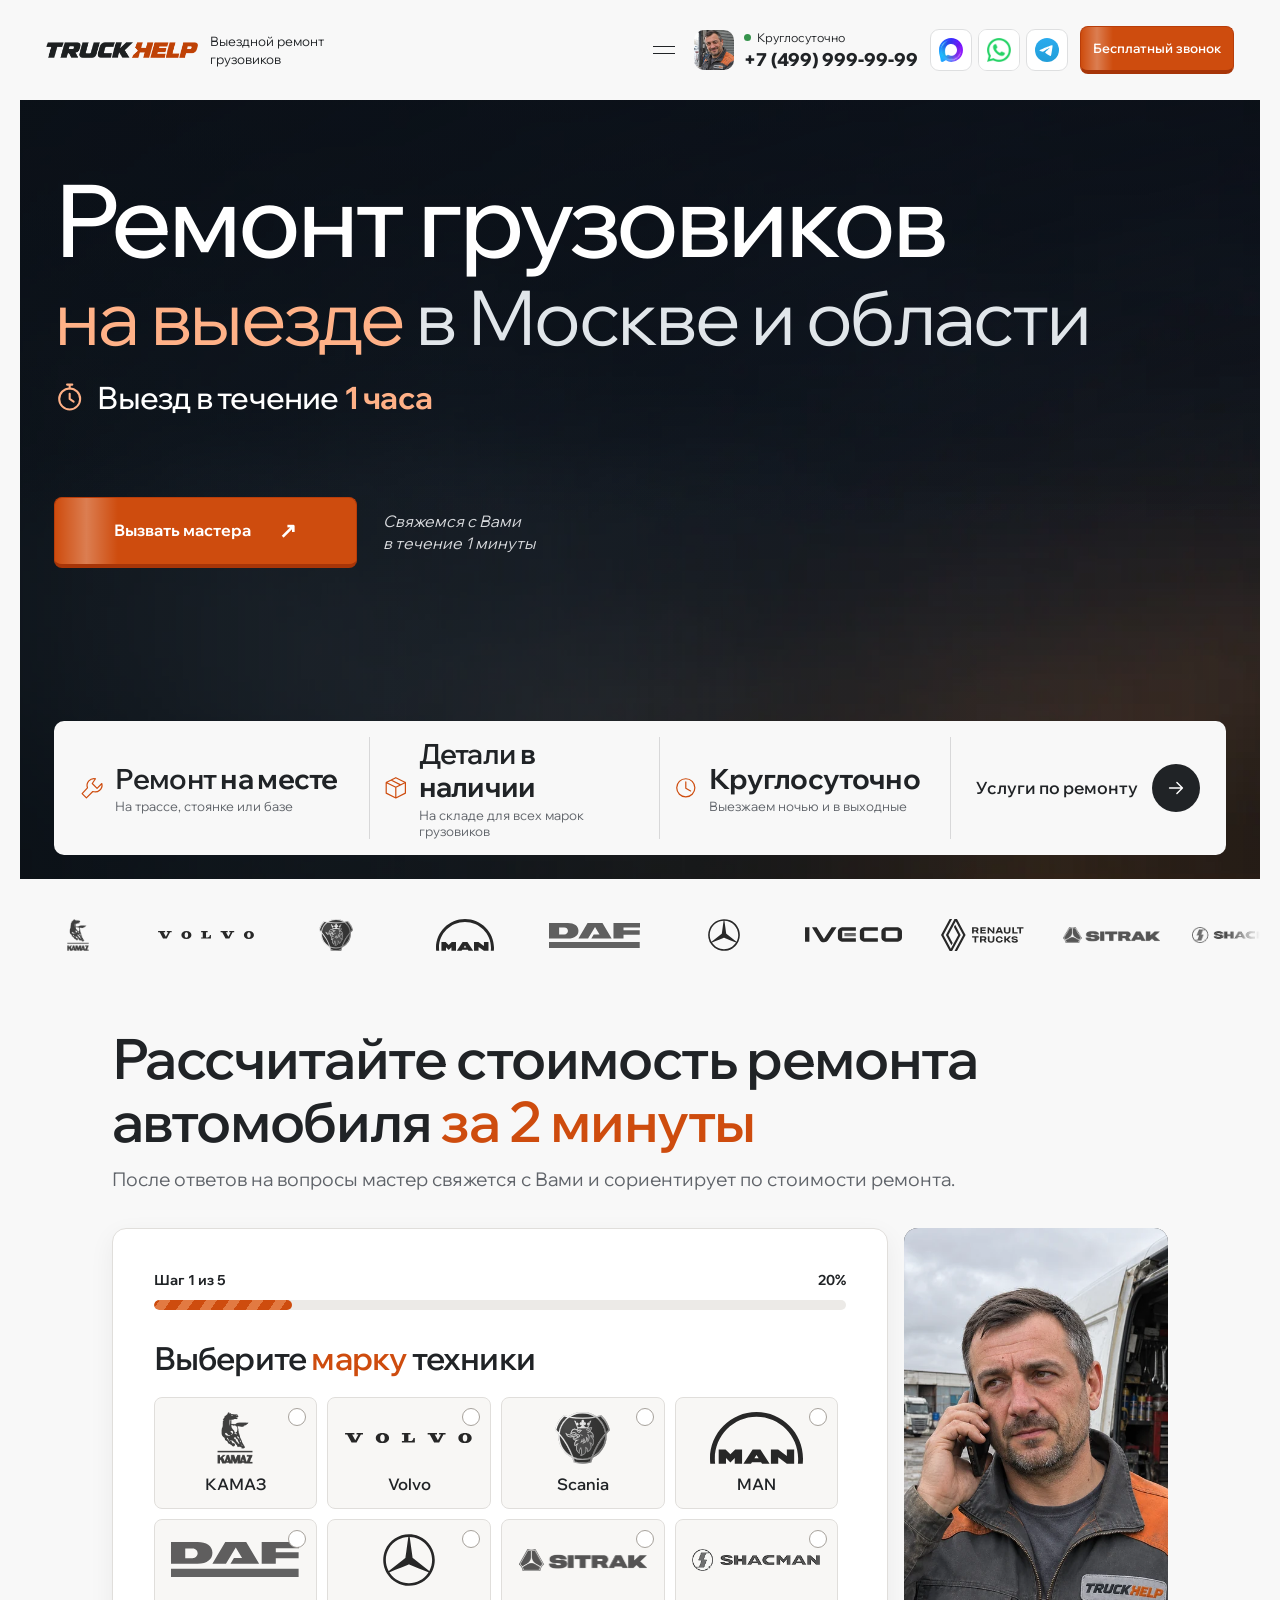
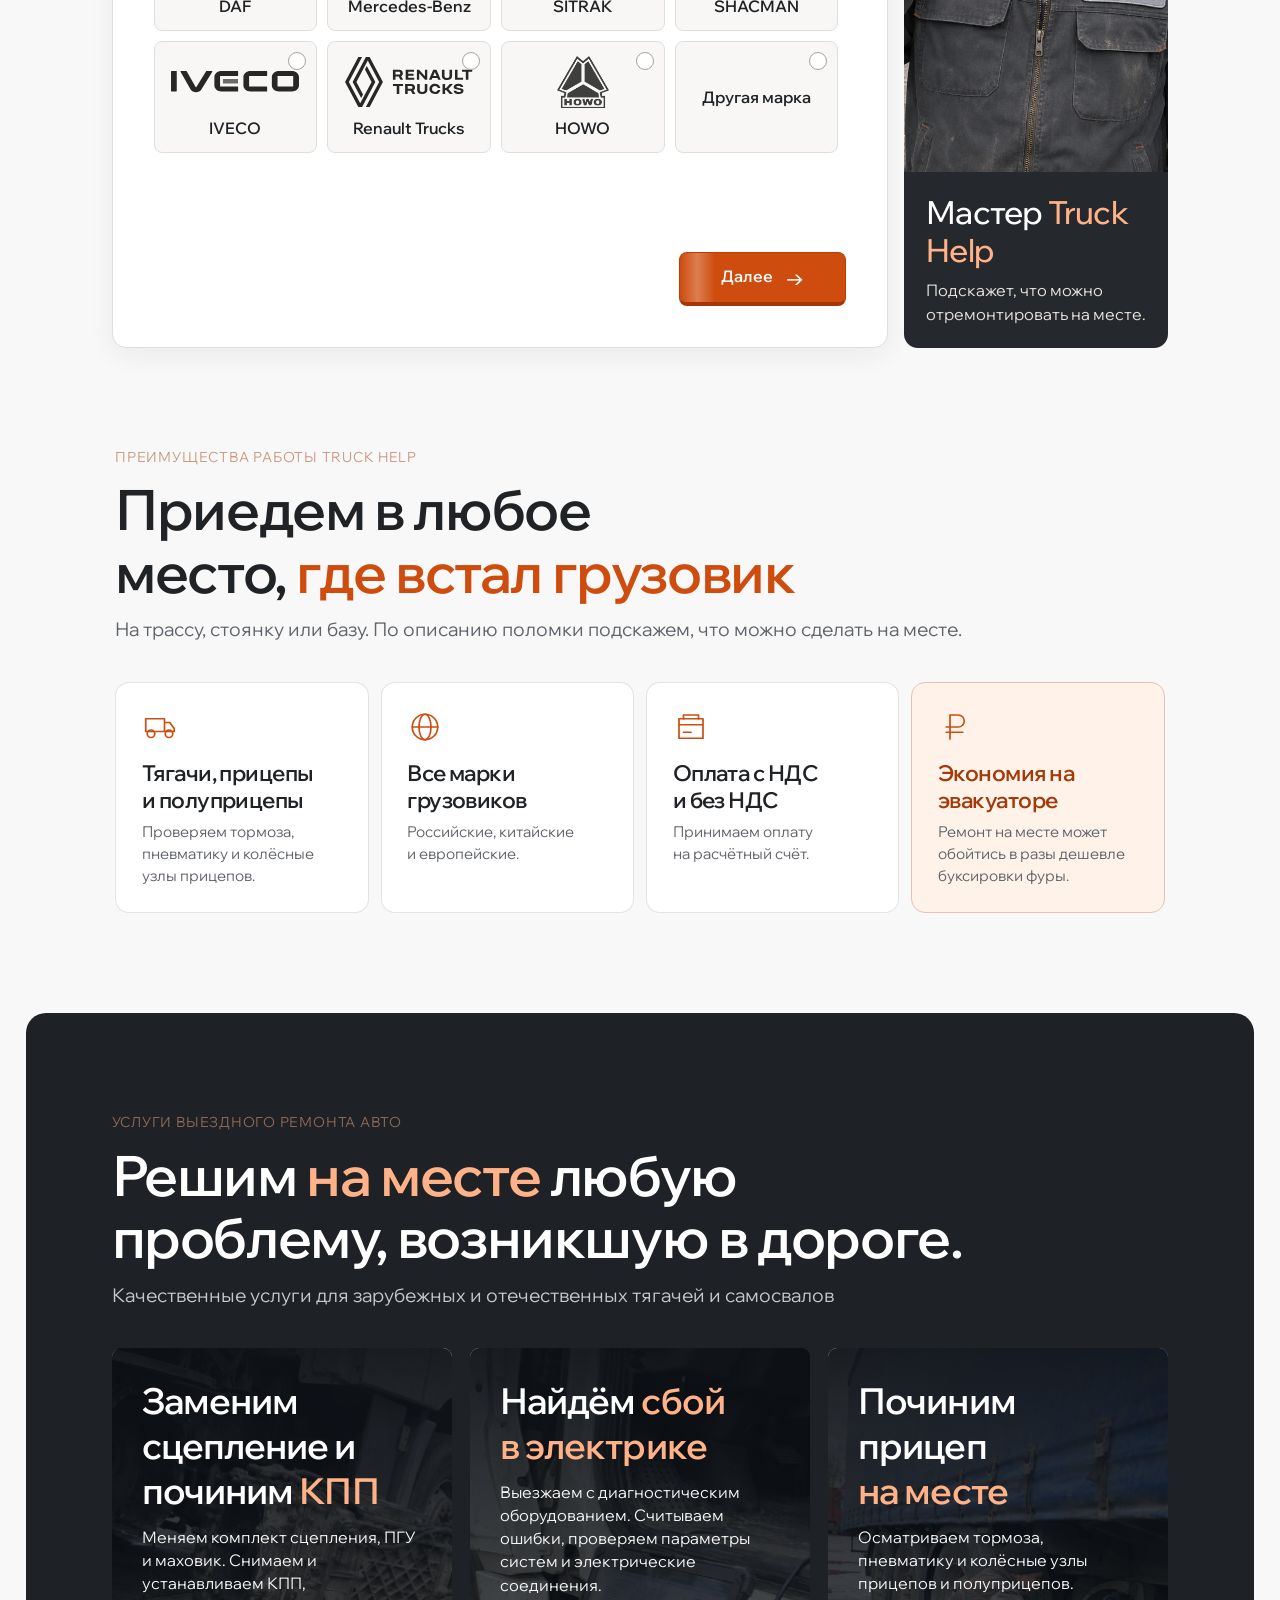
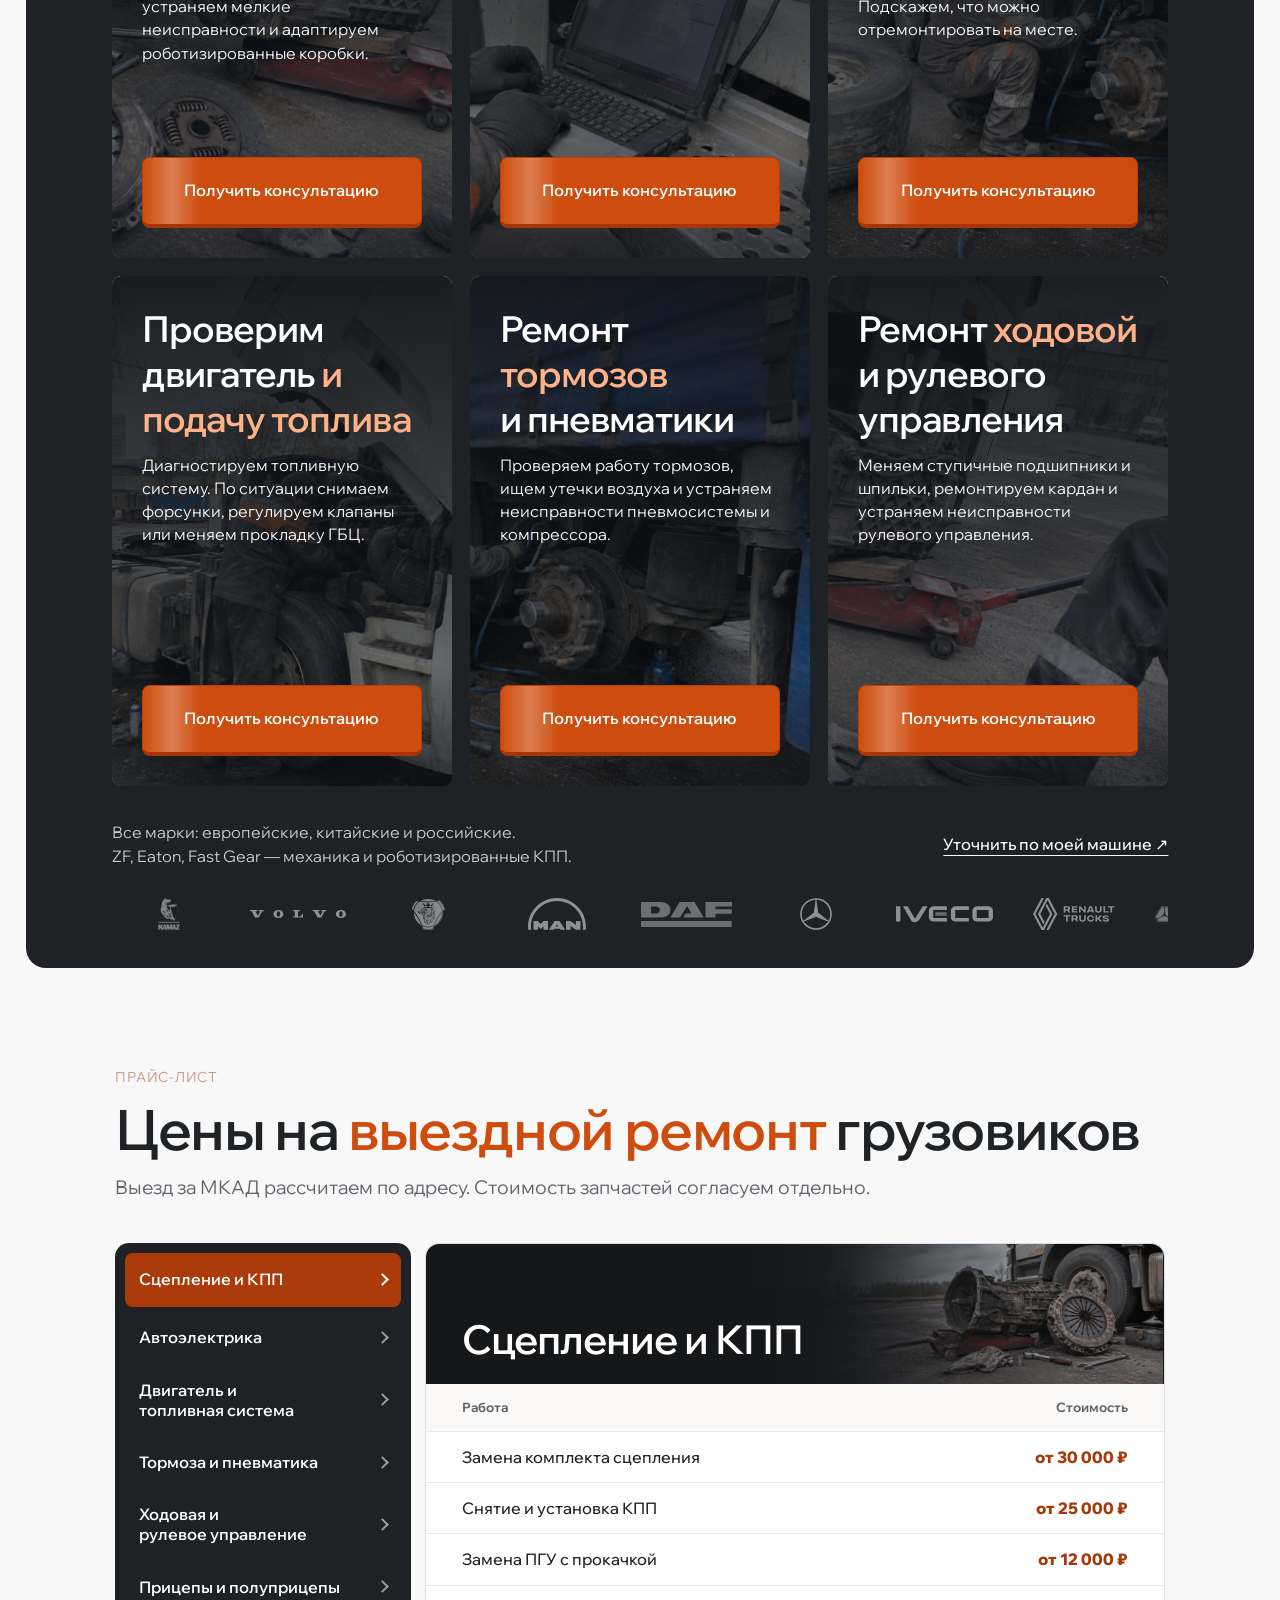
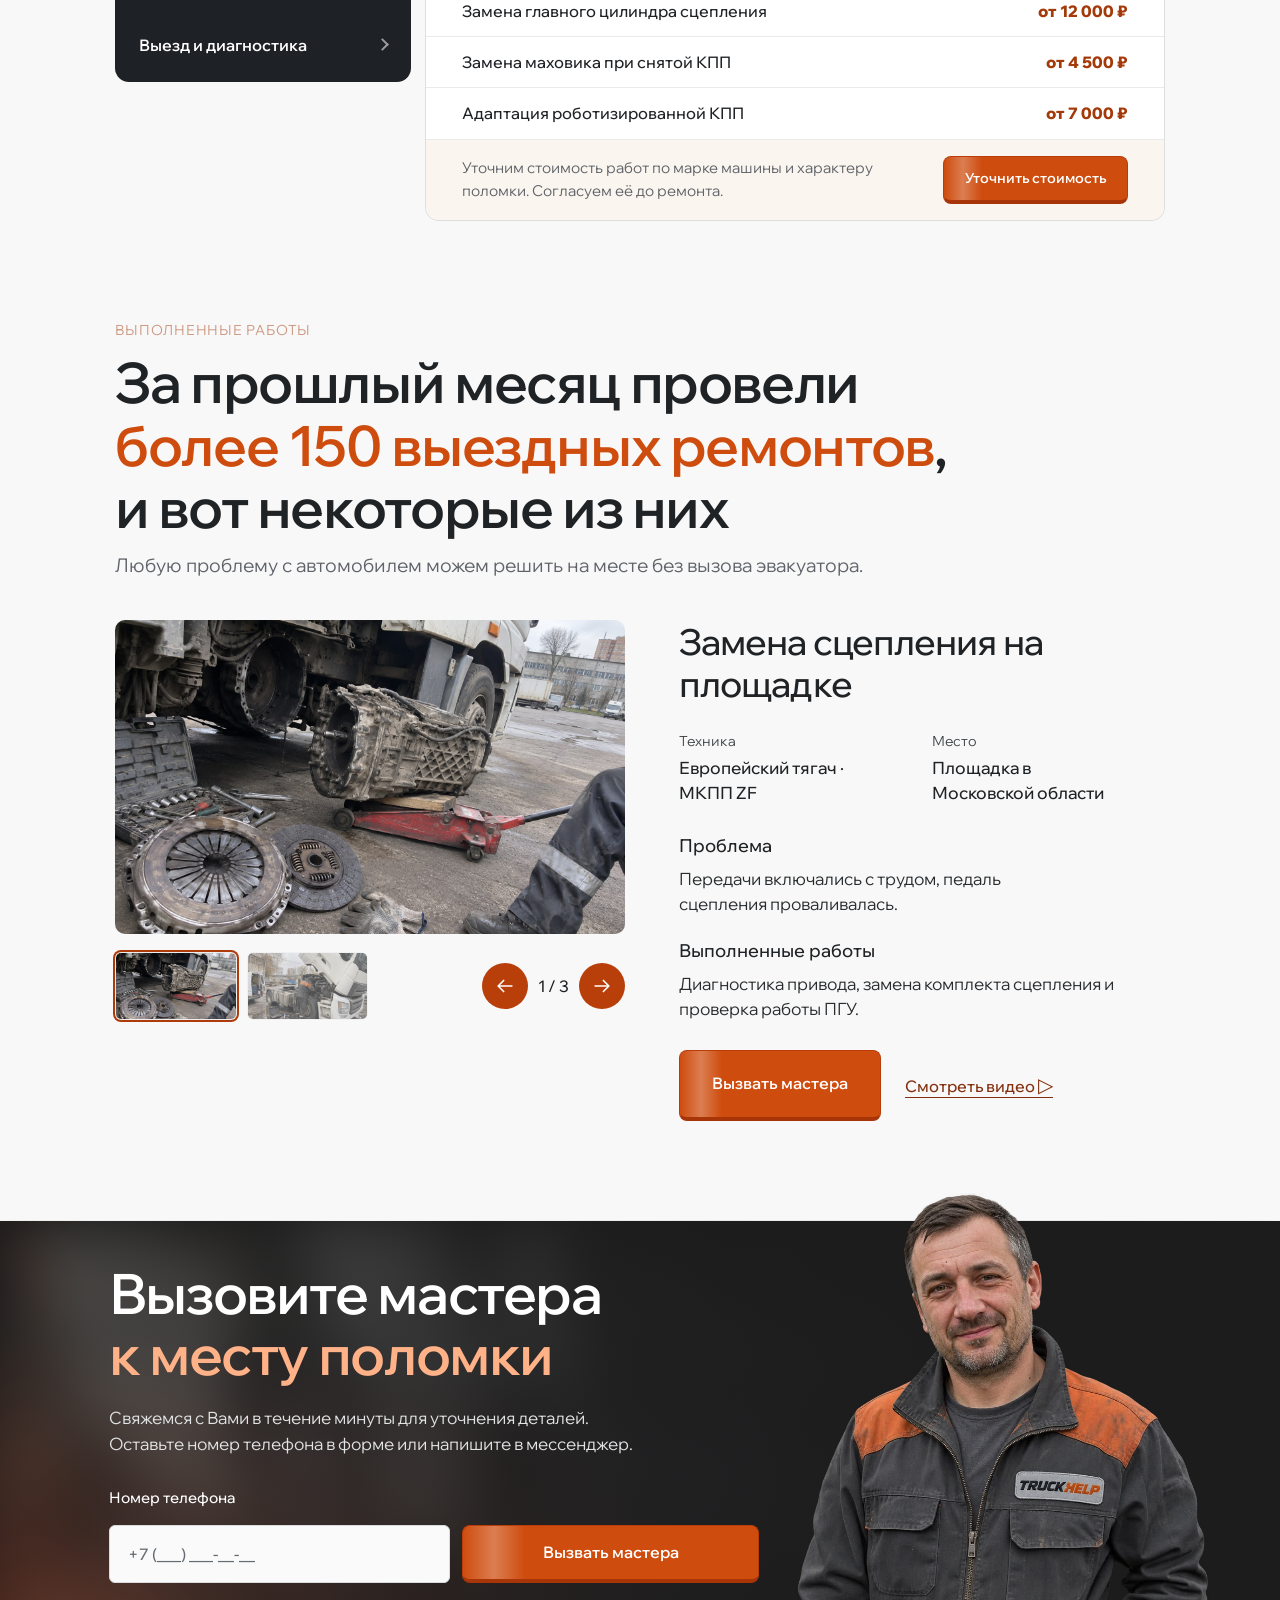
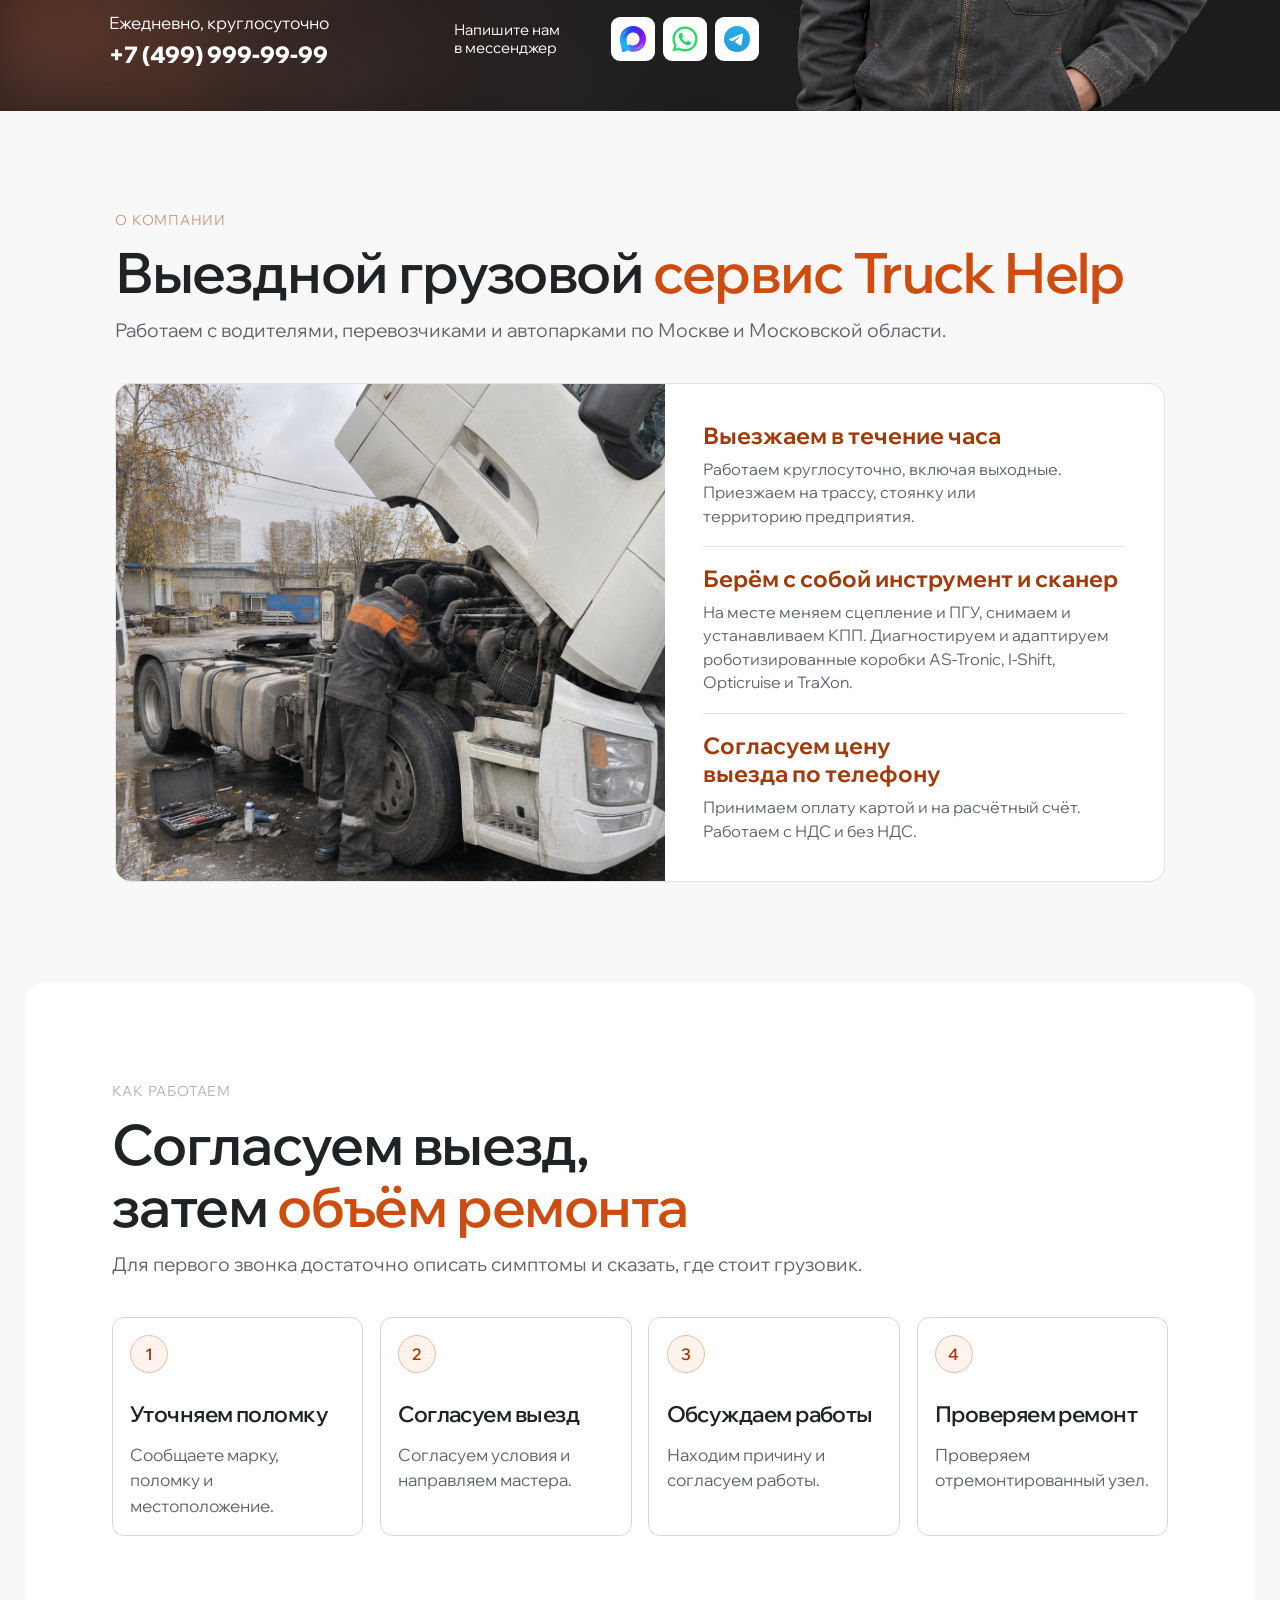
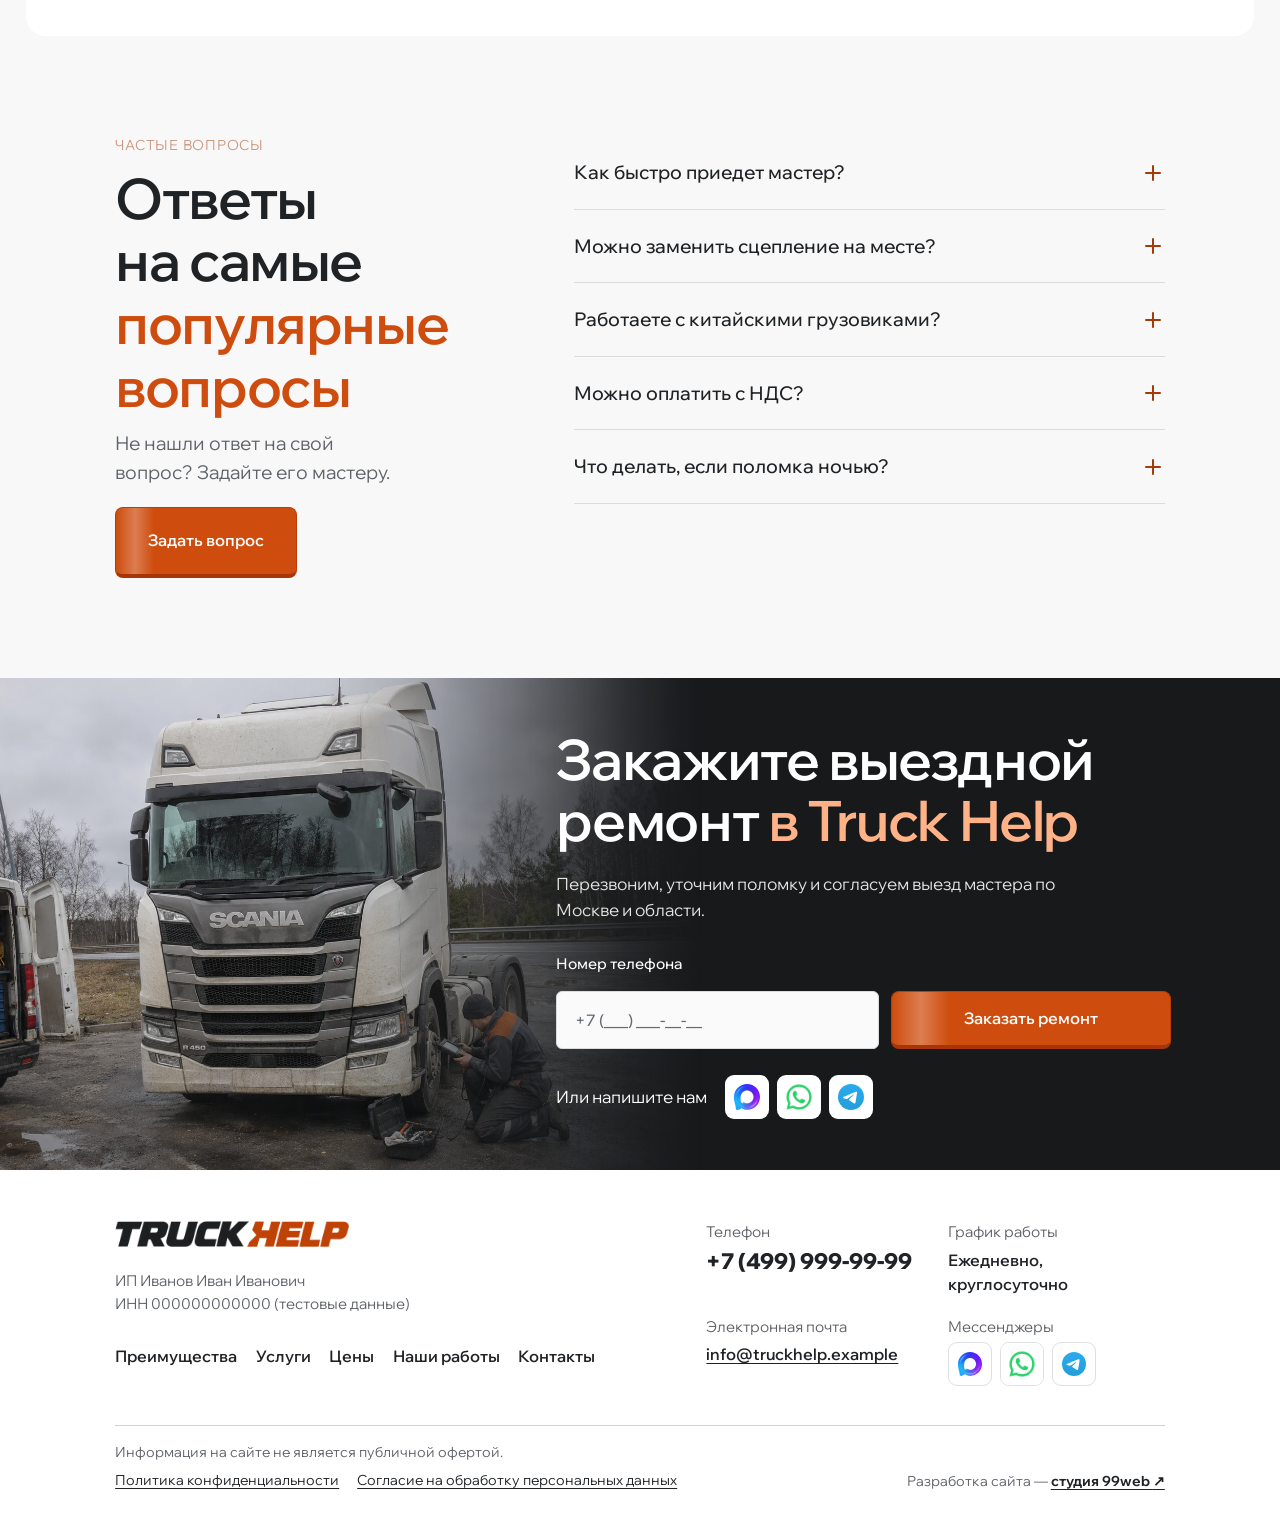
==== commit 1dd6d0c4: "fix header" ====
--- a/index.html
+++ b/index.html
@@ -1,5 +1,5 @@
 <!doctype html>
-<html lang="ru"><head><meta charset="utf-8"><meta name="viewport" content="width=device-width,initial-scale=1"><meta name="robots" content="noindex,nofollow"><title>Truck Help — ремонт грузовиков на выезде</title><meta name="description" content="Выездной ремонт грузовиков, прицепов и полуприцепов в Москве и Московской области. Выезд в течение 1 часа. Круглосуточно."><link rel="stylesheet" href="assets/wix.css"><link rel="stylesheet" href="v2.css?v=mobile-scroll"><link rel="stylesheet" href="motion.css?v=interface-motion"><link rel="stylesheet" href="quiz.css?v=control-states"><link rel="stylesheet" href="brands.css?v=service-edges"><link rel="preload" as="image" href="assets/mobile-hero-truck.webp" media="(max-width: 760px)"><link rel="stylesheet" href="mobile-hero.css?v=3"><script src="app.js?v=mobile-scroll" defer></script><script src="quiz.js?v=interface-motion" defer></script></head>
+<html lang="ru"><head><meta charset="utf-8"><meta name="viewport" content="width=device-width,initial-scale=1"><meta name="robots" content="noindex,nofollow"><title>Truck Help — ремонт грузовиков на выезде</title><meta name="description" content="Выездной ремонт грузовиков, прицепов и полуприцепов в Москве и Московской области. Выезд в течение 1 часа. Круглосуточно."><link rel="stylesheet" href="assets/wix.css"><link rel="stylesheet" href="v2.css?v=sticky-header-spacing"><link rel="stylesheet" href="motion.css?v=sticky-header"><link rel="stylesheet" href="quiz.css?v=control-states"><link rel="stylesheet" href="brands.css?v=service-edges"><link rel="preload" as="image" href="assets/mobile-hero-truck.webp" media="(max-width: 760px)"><link rel="stylesheet" href="mobile-hero.css?v=3"><script src="app.js?v=sticky-header" defer></script><script src="quiz.js?v=interface-motion" defer></script></head>
 <body id="top">
 <div class="intro" aria-hidden="true">
   <div class="intro-logo">
@@ -18,10 +18,10 @@
   </div>
 </div>
 <a class="skip" href="#main">Перейти к содержимому</a>
+<div class="header-shell">
 <header class="header">
   <a class="logo" href="#top" aria-label="Truck Help, главная"><img src="assets/truck-help-logo.png" width="576" height="62" alt="Truck Help" decoding="async"></a>
   <span class="descriptor">Выездной ремонт<br>грузовиков</span>
-  <button class="button small header-call" data-lead="Вызвать мастера">Вызвать мастера <span>↗</span></button>
   <button class="menu-toggle" aria-label="Открыть меню" aria-expanded="false" aria-controls="header-menu"><span></span><span></span></button>
   <nav id="header-menu" aria-label="Меню">
     <a href="#advantages">Преимущества</a>
@@ -33,17 +33,18 @@
   <div class="header-contact">
     <img class="header-portrait" src="assets/master-header.webp" alt="" width="52" height="52" decoding="async">
     <div class="header-contact-details">
-      <span class="header-hours">Работаем круглосуточно</span>
+      <span class="header-hours">Круглосуточно</span>
       <a class="header-phone" href="tel:+74999999999">+7 (499) 999-99-99</a>
     </div>
   </div>
   <div class="messenger-links header-messengers" role="group" aria-label="Мессенджеры Truck Help">
-    <button class="messenger-icon messenger-icon--max" type="button" data-info aria-label="MAX (демо)" title="MAX"><img src="assets/messengers/max.svg" alt="" width="24" height="24"></button>
-    <button class="messenger-icon messenger-icon--whatsapp" type="button" data-info aria-label="WhatsApp (демо)" title="WhatsApp"><img src="assets/messengers/whatsapp.png" alt="" width="24" height="24"></button>
-    <button class="messenger-icon messenger-icon--telegram" type="button" data-info aria-label="Telegram (демо)" title="Telegram"><img src="assets/messengers/telegram.svg" alt="" width="24" height="24"></button>
+    <button class="messenger-icon messenger-icon--max" type="button" disabled aria-label="MAX" title="MAX"><img src="assets/messengers/max.svg" alt="" width="24" height="24"></button>
+    <button class="messenger-icon messenger-icon--whatsapp" type="button" disabled aria-label="WhatsApp" title="WhatsApp"><img src="assets/messengers/whatsapp.png" alt="" width="24" height="24"></button>
+    <button class="messenger-icon messenger-icon--telegram" type="button" disabled aria-label="Telegram" title="Telegram"><img src="assets/messengers/telegram.svg" alt="" width="24" height="24"></button>
   </div>
   <button class="button small header-callback" type="button" data-lead="Бесплатный звонок">Бесплатный звонок</button>
 </header>
+</div>
 <main id="main">
 <div class="hero-track">
   <section class="hero" aria-labelledby="hero-title">
@@ -278,7 +279,7 @@
     <h3>Заменим сцепление и починим <em>КПП</em></h3>
     <p>Меняем комплект сцепления, ПГУ и маховик. Снимаем и устанавливаем КПП, устраняем мелкие неисправности и адаптируем роботизированные коробки.</p>
   </div>
-  <button class="button" type="button" data-lead="Замена сцепления и ремонт КПП" data-estimate="работ по сцеплению" data-price-category="price-clutch">Расчёт стоимости</button>
+  <button class="button" type="button" data-lead="Замена сцепления и ремонт КПП" data-estimate="работ по сцеплению" data-price-category="price-clutch">Получить консультацию</button>
 </article>
 <article class="service-card">
   <img src="assets/diagnostics.jpg" alt="Выездная диагностика грузовика" loading="lazy">
@@ -286,7 +287,7 @@
     <h3>Найдём <em>сбой в электрике</em></h3>
     <p>Выезжаем с диагностическим оборудованием. Считываем ошибки, проверяем параметры систем и электрические соединения.</p>
   </div>
-  <button class="button" type="button" data-lead="Автоэлектрика и диагностика" data-estimate="работ по электрике" data-price-category="price-electrical">Расчёт стоимости</button>
+  <button class="button" type="button" data-lead="Автоэлектрика и диагностика" data-estimate="работ по электрике" data-price-category="price-electrical">Получить консультацию</button>
 </article>
 <article class="service-card">
   <img src="assets/trailer.jpg" alt="Ремонт оси полуприцепа" loading="lazy">
@@ -294,7 +295,7 @@
     <h3>Починим прицеп <em>на месте</em></h3>
     <p>Осматриваем тормоза, пневматику и колёсные узлы прицепов и полуприцепов. Подскажем, что можно отремонтировать на месте.</p>
   </div>
-  <button class="button" type="button" data-lead="Ремонт прицепа или полуприцепа" data-estimate="ремонта прицепа" data-price-category="price-trailers">Расчёт стоимости</button>
+  <button class="button" type="button" data-lead="Ремонт прицепа или полуприцепа" data-estimate="ремонта прицепа" data-price-category="price-trailers">Получить консультацию</button>
 </article>
 <article class="service-card">
   <img src="assets/hero.jpg" alt="Механик у двигателя грузовика" loading="lazy">
@@ -302,7 +303,7 @@
     <h3>Проверим двигатель <em>и подачу топлива</em></h3>
     <p>Диагностируем топливную систему. По ситуации снимаем форсунки, регулируем клапаны или меняем прокладку ГБЦ.</p>
   </div>
-  <button class="button" type="button" data-lead="Двигатель и топливная система" data-estimate="работ по двигателю и топливной системе" data-price-category="price-engine">Расчёт стоимости</button>
+  <button class="button" type="button" data-lead="Двигатель и топливная система" data-estimate="работ по двигателю и топливной системе" data-price-category="price-engine">Получить консультацию</button>
 </article>
 <article class="service-card">
   <img src="assets/trailer.jpg" alt="Работа с тормозами полуприцепа" loading="lazy" class="crop-right">
@@ -310,7 +311,7 @@
     <h3>Ремонт <em>тормозов</em> и пневматики</h3>
     <p>Проверяем работу тормозов, ищем утечки воздуха и устраняем неисправности пневмосистемы и компрессора.</p>
   </div>
-  <button class="button" type="button" data-lead="Пневматика и тормоза" data-estimate="ремонта тормозов и пневматики" data-price-category="price-brakes">Расчёт стоимости</button>
+  <button class="button" type="button" data-lead="Пневматика и тормоза" data-estimate="ремонта тормозов и пневматики" data-price-category="price-brakes">Получить консультацию</button>
 </article>
 <article class="service-card">
   <img src="assets/clutch.jpg" alt="Агрегатный ремонт на месте" loading="lazy" class="crop-right">
@@ -318,7 +319,7 @@
     <h3>Ремонт <em>ходовой</em> и рулевого управления</h3>
     <p>Меняем ступичные подшипники и шпильки, ремонтируем кардан и устраняем неисправности рулевого управления.</p>
   </div>
-  <button class="button" type="button" data-lead="Ходовая и рулевое управление" data-estimate="работ по ходовой и рулевому управлению" data-price-category="price-chassis">Расчёт стоимости</button>
+  <button class="button" type="button" data-lead="Ходовая и рулевое управление" data-estimate="работ по ходовой и рулевому управлению" data-price-category="price-chassis">Получить консультацию</button>
 </article>
 </div>
 <div class="service-bottom"><p>Все марки: европейские, китайские и российские.<br>ZF, Eaton, Fast Gear — механика и роботизированные КПП.</p><button class="text-link" data-lead="Уточнить ремонт моей машины">Уточнить по моей машине ↗</button></div>
@@ -522,9 +523,9 @@
         <div class="consultation-messengers">
           <span>Напишите нам<br>в мессенджер</span>
           <div class="messenger-links" role="group" aria-label="Мессенджеры Truck Help">
-            <button class="messenger-icon messenger-icon--max" type="button" data-info aria-label="MAX (демо)" title="MAX"><img src="assets/messengers/max.svg" alt="" width="24" height="24"></button>
-            <button class="messenger-icon messenger-icon--whatsapp" type="button" data-info aria-label="WhatsApp (демо)" title="WhatsApp"><img src="assets/messengers/whatsapp.png" alt="" width="24" height="24"></button>
-            <button class="messenger-icon messenger-icon--telegram" type="button" data-info aria-label="Telegram (демо)" title="Telegram"><img src="assets/messengers/telegram.svg" alt="" width="24" height="24"></button>
+            <button class="messenger-icon messenger-icon--max" type="button" disabled aria-label="MAX" title="MAX"><img src="assets/messengers/max.svg" alt="" width="24" height="24"></button>
+            <button class="messenger-icon messenger-icon--whatsapp" type="button" disabled aria-label="WhatsApp" title="WhatsApp"><img src="assets/messengers/whatsapp.png" alt="" width="24" height="24"></button>
+            <button class="messenger-icon messenger-icon--telegram" type="button" disabled aria-label="Telegram" title="Telegram"><img src="assets/messengers/telegram.svg" alt="" width="24" height="24"></button>
           </div>
         </div>
       </div>
@@ -576,8 +577,9 @@
 <section id="faq" class="section content faq-section" aria-labelledby="faq-title">
   <header class="section-heading">
     <p class="section-kicker">Частые вопросы</p>
-    <h2 id="faq-title">Выезд ночью и <em>оплата с НДС</em></h2>
-    <p class="section-subtitle">Что можно починить на месте и сколько ждать мастера.</p>
+    <h2 id="faq-title">Ответы на самые <em>популярные вопросы</em></h2>
+    <p class="section-subtitle">Не нашли ответ на свой вопрос? Задайте его мастеру.</p>
+    <button class="button faq-ask" type="button" data-lead="Вопрос мастеру" data-ask-question>Задать вопрос</button>
   </header>
   <div class="faq"><details><summary>Как быстро приедет мастер?</summary><p>Выезд — в течение 1 часа. Время прибытия уточним по вашему местоположению и дорожной ситуации.</p></details><details><summary>Можно заменить сцепление на месте?</summary><p>Да, выполняем выездную замену сцепления. Перед отправлением уточним модель машины и условия на площадке.</p></details><details><summary>Работаете с китайскими грузовиками?</summary><p>Да. Sitrak, Shacman, Howo, FAW, Foton, а также европейские и российские марки.</p></details><details><summary>Можно оплатить с НДС?</summary><p>Да. Принимаем оплату на расчётный счёт, работаем с НДС и без НДС.</p></details><details><summary>Что делать, если поломка ночью?</summary><p>Обращайтесь в любое время. Работаем круглосуточно, включая выходные.</p></details></div></section>
 <section id="contacts" class="consultation closing-contact" aria-labelledby="closing-contact-title">
@@ -599,9 +601,9 @@
       <div class="consultation-messengers">
         <span>Или напишите нам</span>
         <div class="messenger-links" role="group" aria-label="Мессенджеры Truck Help">
-          <button class="messenger-icon messenger-icon--max" type="button" data-info aria-label="MAX (демо)" title="MAX"><img src="assets/messengers/max.svg" alt="" width="24" height="24"></button>
-          <button class="messenger-icon messenger-icon--whatsapp" type="button" data-info aria-label="WhatsApp (демо)" title="WhatsApp"><img src="assets/messengers/whatsapp.png" alt="" width="24" height="24"></button>
-          <button class="messenger-icon messenger-icon--telegram" type="button" data-info aria-label="Telegram (демо)" title="Telegram"><img src="assets/messengers/telegram.svg" alt="" width="24" height="24"></button>
+          <button class="messenger-icon messenger-icon--max" type="button" disabled aria-label="MAX" title="MAX"><img src="assets/messengers/max.svg" alt="" width="24" height="24"></button>
+          <button class="messenger-icon messenger-icon--whatsapp" type="button" disabled aria-label="WhatsApp" title="WhatsApp"><img src="assets/messengers/whatsapp.png" alt="" width="24" height="24"></button>
+          <button class="messenger-icon messenger-icon--telegram" type="button" disabled aria-label="Telegram" title="Telegram"><img src="assets/messengers/telegram.svg" alt="" width="24" height="24"></button>
         </div>
       </div>
     </div>
@@ -645,9 +647,9 @@
             <dt>Мессенджеры</dt>
             <dd>
               <div class="messenger-links" role="group" aria-label="Мессенджеры Truck Help">
-                <button class="messenger-icon messenger-icon--max" type="button" data-info aria-label="MAX (демо)" title="MAX"><img src="assets/messengers/max.svg" alt="" width="24" height="24"></button>
-                <button class="messenger-icon messenger-icon--whatsapp" type="button" data-info aria-label="WhatsApp (демо)" title="WhatsApp"><img src="assets/messengers/whatsapp.png" alt="" width="24" height="24"></button>
-                <button class="messenger-icon messenger-icon--telegram" type="button" data-info aria-label="Telegram (демо)" title="Telegram"><img src="assets/messengers/telegram.svg" alt="" width="24" height="24"></button>
+                <button class="messenger-icon messenger-icon--max" type="button" disabled aria-label="MAX" title="MAX"><img src="assets/messengers/max.svg" alt="" width="24" height="24"></button>
+                <button class="messenger-icon messenger-icon--whatsapp" type="button" disabled aria-label="WhatsApp" title="WhatsApp"><img src="assets/messengers/whatsapp.png" alt="" width="24" height="24"></button>
+                <button class="messenger-icon messenger-icon--telegram" type="button" disabled aria-label="Telegram" title="Telegram"><img src="assets/messengers/telegram.svg" alt="" width="24" height="24"></button>
               </div>
             </dd>
           </div>
@@ -679,6 +681,7 @@
         <input type="hidden" name="subject">
         <label>Ваше имя<input name="name" placeholder="Как к вам обращаться" autocomplete="given-name" required></label>
         <label>Номер телефона<input name="phone" type="tel" placeholder="+7 (___) ___-__-__" autocomplete="tel" required></label>
+        <label data-question-field hidden>Ваш вопрос<textarea name="question" rows="3" maxlength="2000" required disabled></textarea></label>
         <button class="button" type="submit">Жду звонка ↗</button>
         <p id="lead-error" class="form-error" role="alert"></p>
         <p class="form-status" role="status"></p>
@@ -699,5 +702,4 @@
   <video id="portfolio-player" playsinline preload="metadata" aria-label="Видео работы"></video>
   <button class="close" type="button" data-close aria-label="Закрыть видео" autofocus>×</button>
 </dialog>
-<dialog id="info-dialog" aria-labelledby="info-title"><button class="close" data-close aria-label="Закрыть">×</button><h2 id="info-title">Демонстрация дизайна</h2><p>Формы не отправляют и не сохраняют данные. Кнопки мессенджеров демонстрационные. Кейсы и фотографии демонстрационные. Перед запуском добавим настоящие контакты, работы, видео и подключим приём заявок.</p></dialog>
 </body></html>
--- a/v2.css
+++ b/v2.css
@@ -1,17 +1,33 @@
-:root{--accent:#ce4c0e;--ink:#202326;--muted:#60646a;--paper:#f8f8f8;--dark:#1e2126;--ease:cubic-bezier(.16,1,.3,1);font-family:'Wix Madefor Display',Arial,sans-serif;color:var(--ink);background:var(--paper)}*{box-sizing:border-box}html{scroll-behavior:smooth;scroll-padding-top:26px}body{margin:0;font-size:17px;line-height:1.5}body.locked{overflow:hidden}a{color:inherit;text-decoration:none}button,input{font:inherit}button{cursor:pointer;border:0;color:inherit}h1,h2,h3,h4,p{margin:0}h1,h2,h3{font-weight:500;letter-spacing:-.025em;line-height:1.13}h2{font-size:clamp(33px,3.05vw,49px)}h2 em{color:var(--accent);font-style:normal}p{color:var(--muted)}img{display:block;width:100%;height:100%;object-fit:cover}svg{fill:none;stroke:currentColor;stroke-width:1.6;stroke-linecap:round;stroke-linejoin:round}::selection{background:#ffc69e;color:#202326}a,button,input,summary{-webkit-tap-highlight-color:transparent}input{caret-color:var(--accent)}::-webkit-scrollbar{width:8px}::-webkit-scrollbar-thumb{background:#9c9fa1;border-radius:8px;border:2px solid var(--paper)}.shell{width:96%;max-width:1800px;margin-inline:auto;border-radius:20px}.content{width:82%;max-width:1390px;margin-inline:auto}.shell .content{width:86%}.section{padding-block:100px}.section>h2{margin-bottom:45px}.header{width:96%;max-width:1800px;margin:auto;display:flex;align-items:center;gap:30px;height:100px;padding-inline:20px}.logo{display:inline-flex;align-items:center;flex:none}.descriptor{font-size:13px;line-height:1.4}.header nav{margin-left:auto;display:flex;gap:28px;font-size:14px}.header nav a:hover{color:var(--accent)}.button{display:inline-flex;align-items:center;justify-content:center;gap:28px;min-height:62px;background:var(--accent);color:#fff;border-radius:7px;padding:18px 32px;font-size:16px;font-weight:600;line-height:1.35;transition:background .25s,transform .3s var(--ease);border:0}.button:hover{background:#b83d0a;transform:translateY(-2px)}.button:active{transform:translateY(1px)}.button span{font-size:21px}.button.small{min-height:46px;padding:12px 21px;font-size:14px;gap:20px}.menu-toggle{display:none}.hero-track{height:calc(100svh + 130px);min-height:800px}.hero{position:sticky;top:-85px;margin:auto;height:calc(100svh - 120px);min-height:590px;max-height:960px;color:white;overflow:hidden;isolation:isolate;clip-path:inset(0 var(--hero-inset,0px) 0 round var(--hero-radius,0px));will-change:clip-path}.hero-bg{position:absolute;inset:0;z-index:-1;background:#30383b;overflow:hidden;animation:hero-image 1.8s var(--ease) 1.65s both}.hero-bg img{object-position:68% center;transform:scale(var(--hero-scale,1.045));will-change:transform}.hero-bg:after{content:'';position:absolute;inset:0;background:linear-gradient(90deg,#080f13c9,#080f1359 54%,#080f1338)}.hero-top{display:flex;justify-content:space-between;padding:38px 34px;gap:20px}.hero h1{font-size:clamp(44px,4.8vw,82px);line-height:1.025;letter-spacing:-.04em;max-width:780px;font-weight:400}.hero h1>span{display:block;animation:hero-text 1.45s var(--ease) both;animation-delay:calc(2.1s + var(--line,0)*.16s)}.hero h1>span:nth-child(2){--line:1}.hero h1>span:nth-child(3){--line:2}.hero h1>span:nth-child(4){--line:3}.hero-top .button{margin-top:28px;animation:hero-text 1.3s var(--ease) 2.85s both}.hero-bottom{position:absolute;bottom:25px;left:34px;right:34px;border-top:1px solid #ffffff60;display:flex;justify-content:space-between;align-items:center;padding-top:23px;gap:30px;animation:hero-text 1.3s var(--ease) 2.9s both}.hero-bottom>a{display:flex;align-items:center;gap:18px;font-size:24px}.round-arrow{display:inline-grid;place-items:center;background:#fff;color:#252b2c;border-radius:50%;width:48px;height:48px;font-size:23px}.services{background:var(--dark);color:white}.service-grid{display:grid;grid-template-columns:repeat(3,1fr);gap:18px}.service-card{position:relative;min-height:510px;overflow:hidden;border-radius:9px;isolation:isolate;display:flex;align-items:flex-start;justify-content:space-between;flex-direction:column;padding:30px}.service-card>img{position:absolute;inset:0;z-index:-2;transition:transform .8s var(--ease);object-position:center}.service-card:after{position:absolute;inset:0;content:'';z-index:-1;background:linear-gradient(#10171aa8,transparent 55%,#10171aa8)}.service-card:hover>img{transform:scale(1.035)}.service-card h3{color:white;font-size:26px;text-decoration:underline;text-decoration-thickness:1px;text-underline-offset:7px;line-height:1.3}.service-card .crop-right{object-position:right}.service-bottom{display:flex;justify-content:space-between;gap:30px;align-items:center;margin-top:34px}.service-bottom p{color:#c5c8cb;font-size:16px}.text-link{font-size:16px;font-weight:500;background:none;padding:0;border:0;text-decoration:underline;text-decoration-thickness:1px;text-underline-offset:5px}.text-link:hover{color:var(--accent)}.service-bottom .text-link{color:#fff;white-space:nowrap}.case-nav{display:flex;align-items:center;gap:16px}.case-nav button,.media-nav button{width:45px;height:45px;border-radius:50%;color:white;background:var(--accent);font-size:23px}.case-nav>span{font-size:15px;white-space:nowrap}.portfolio-layout{display:grid;grid-template-columns:1.05fr 1fr;gap:65px;align-items:start}.portfolio-gallery{min-width:0}#portfolio-main{padding:0;background:#e4e5e3;width:100%;height:420px;border-radius:10px;overflow:hidden;cursor:zoom-in}#portfolio-main img{transition:transform .6s var(--ease)}#portfolio-main:hover img{transform:scale(1.025)}#portfolio-thumbs{display:flex;gap:12px;margin-top:14px}#portfolio-thumbs button{height:90px;width:calc(25% - 9px);padding:0;border-radius:6px;overflow:hidden;background:#eee;opacity:.6}.portfolio-copy h3{font-size:30px;line-height:1.2}.case-meta{display:grid;grid-template-columns:1fr 1fr;gap:20px;margin:30px 0}.portfolio-copy h4{font-weight:500;font-size:15px;color:var(--muted);margin-top:21px;margin-bottom:9px}.portfolio-copy>p{font-size:17px;line-height:1.55;color:#41464b}.portfolio-actions{margin-top:32px;display:flex;gap:25px;align-items:center;flex-wrap:wrap}.video-link{color:#a13c0a;font-size:16px}.video-link>span{font-size:20px}.process{background:white}.steps{display:grid;grid-template-columns:repeat(4,1fr);gap:35px}.steps article>span{display:inline-grid;place-items:center;width:38px;height:38px;border:1px solid #d5d8da;border-radius:50%;font-size:16px;color:var(--accent);margin-bottom:27px}.steps h3{margin-bottom:14px}.steps p{font-size:17px;line-height:1.5}.faq-section{display:grid;grid-template-columns:.8fr 1.2fr;gap:65px}.faq-section>h2{margin:0}details{border-bottom:1px solid #dadcde}.faq summary{position:relative;list-style:none;padding:22px 40px 22px 0;font-size:19px;font-weight:500;cursor:pointer}.faq summary::-webkit-details-marker{display:none}.faq summary:after{content:'+';position:absolute;right:0;top:18px;font-size:26px;color:var(--accent)}.faq details[open] summary:after{content:'−'}details p{font-size:17px;padding:0 35px 23px 0}label{display:block;font-size:15px;font-weight:500;margin-top:20px}input:not([type=file]):not([type=hidden]){display:block;width:100%;border:1px solid #d9dcdf;border-radius:6px;padding:19px 18px;background:#fafafa;color:var(--ink);font-size:16px;margin-top:9px;min-width:0}input::placeholder{color:#656b70}.footer{padding-block:38px;display:flex;align-items:center;gap:35px}.footer>span{font-size:14px;color:var(--muted);margin-left:auto}.footer button{font-size:14px}.form-status{font-size:15px;color:#22593b;line-height:1.5;margin-top:15px}.header{animation:header-in 1.2s var(--ease) 1.85s both}.skip{position:fixed;left:20px;top:-100px;z-index:101;background:#fff;padding:15px}.skip:focus{top:10px}.sr-only{position:absolute;width:1px;height:1px;padding:0;margin:-1px;overflow:hidden;clip:rect(0,0,0,0);white-space:nowrap;border:0}dialog{border:0;padding:0;border-radius:14px;max-height:92dvh;width:min(940px,94vw);box-shadow:0 20px 80px #0004;background:white;color:var(--ink)}dialog::backdrop{background:#11171bc9}dialog[open]{animation:dialog-in .4s var(--ease)}.lead-modal{display:grid;grid-template-columns:1fr 1fr}.modal-photo{min-height:550px}.modal-copy{padding:65px 42px 40px;position:relative}.modal-copy h2{font-size:36px}.modal-copy>p{font-size:17px;margin-top:20px}.modal-copy .button{width:100%;margin-top:25px}.close{position:absolute;right:12px;top:12px;width:36px;height:36px;display:grid;place-items:center;background:#fff;color:#25282a;border-radius:50%;font-size:27px;line-height:1;z-index:2}.close:hover{background:#eee}#media-dialog{width:min(1100px,95vw);background:#181d21;padding:20px}.media-nav{display:flex;align-items:center;justify-content:center;gap:25px;color:white;padding-top:18px}.media-nav span{font-size:15px}#media-stage{height:70dvh}#media-stage img{object-fit:contain}.media-nav button:disabled{opacity:.4;cursor:default}#info-dialog{max-width:560px;padding:45px}#info-dialog h2{font-size:30px}#info-dialog p{font-size:17px;margin-top:22px}[hidden]{display:none!important}@keyframes hero-image{from{clip-path:inset(15% 15% 0);transform:scale(.96)}to{clip-path:inset(0);transform:scale(1)}}@keyframes hero-text{from{opacity:0;transform:translateY(35px)}to{opacity:1;transform:none}}@keyframes header-in{from{opacity:0;transform:translateY(-15px)}to{opacity:1;transform:none}}@keyframes dialog-in{from{opacity:0;transform:translateY(20px)}to{opacity:1;transform:none}}
+:root{--accent:#ce4c0e;--ink:#202326;--muted:#60646a;--paper:#f8f8f8;--dark:#1e2126;--ease:cubic-bezier(.16,1,.3,1);font-family:'Wix Madefor Display',Arial,sans-serif;color:var(--ink);background:var(--paper)}*{box-sizing:border-box}html{scroll-behavior:smooth;scroll-padding-top:26px}body{margin:0;font-size:17px;line-height:1.5}body.locked{overflow:hidden}a{color:inherit;text-decoration:none}button,input{font:inherit}button{cursor:pointer;border:0;color:inherit}h1,h2,h3,h4,p{margin:0}h1,h2,h3{font-weight:500;letter-spacing:-.025em;line-height:1.13}h2{font-size:clamp(33px,3.05vw,49px)}h2 em{color:var(--accent);font-style:normal}p{color:var(--muted)}img{display:block;width:100%;height:100%;object-fit:cover}svg{fill:none;stroke:currentColor;stroke-width:1.6;stroke-linecap:round;stroke-linejoin:round}::selection{background:#ffc69e;color:#202326}a,button,input,summary{-webkit-tap-highlight-color:transparent}input{caret-color:var(--accent)}::-webkit-scrollbar{width:8px}::-webkit-scrollbar-thumb{background:#9c9fa1;border-radius:8px;border:2px solid var(--paper)}.shell{width:96%;max-width:1800px;margin-inline:auto;border-radius:20px}.content{width:82%;max-width:1390px;margin-inline:auto}.shell .content{width:86%}.section{padding-block:100px}.section>h2{margin-bottom:45px}.header{width:96%;max-width:1800px;margin:auto;display:flex;align-items:center;gap:30px;height:100px;padding-inline:20px}.logo{display:inline-flex;align-items:center;flex:none}.descriptor{font-size:13px;line-height:1.4}.header nav{margin-left:auto;display:flex;gap:28px;font-size:14px}.header nav a:hover{color:var(--accent)}.button{display:inline-flex;align-items:center;justify-content:center;gap:28px;min-height:62px;background:var(--accent);color:#fff;border-radius:7px;padding:18px 32px;font-size:16px;font-weight:600;line-height:1.35;transition:background .25s,transform .3s var(--ease);border:0}.button:hover{background:#b83d0a;transform:translateY(-2px)}.button:active{transform:translateY(1px)}.button span{font-size:21px}.button.small{min-height:46px;padding:12px 21px;font-size:14px;gap:20px}.menu-toggle{display:none}.hero-track{height:calc(100svh + 130px);min-height:800px}.hero{position:sticky;top:-85px;margin:auto;height:calc(100svh - 120px);min-height:590px;max-height:960px;color:white;overflow:hidden;isolation:isolate;clip-path:inset(0 var(--hero-inset,0px) 0 round var(--hero-radius,0px));will-change:clip-path}.hero-bg{position:absolute;inset:0;z-index:-1;background:#30383b;overflow:hidden;animation:hero-image 1.8s var(--ease) 1.65s both}.hero-bg img{object-position:68% center;transform:scale(var(--hero-scale,1.045));will-change:transform}.hero-bg:after{content:'';position:absolute;inset:0;background:linear-gradient(90deg,#080f13c9,#080f1359 54%,#080f1338)}.hero-top{display:flex;justify-content:space-between;padding:38px 34px;gap:20px}.hero h1{font-size:clamp(44px,4.8vw,82px);line-height:1.025;letter-spacing:-.04em;max-width:780px;font-weight:400}.hero h1>span{display:block;animation:hero-text 1.45s var(--ease) both;animation-delay:calc(2.1s + var(--line,0)*.16s)}.hero h1>span:nth-child(2){--line:1}.hero h1>span:nth-child(3){--line:2}.hero h1>span:nth-child(4){--line:3}.hero-top .button{margin-top:28px;animation:hero-text 1.3s var(--ease) 2.85s both}.hero-bottom{position:absolute;bottom:25px;left:34px;right:34px;border-top:1px solid #ffffff60;display:flex;justify-content:space-between;align-items:center;padding-top:23px;gap:30px;animation:hero-text 1.3s var(--ease) 2.9s both}.hero-bottom>a{display:flex;align-items:center;gap:18px;font-size:24px}.round-arrow{display:inline-grid;place-items:center;background:#fff;color:#252b2c;border-radius:50%;width:48px;height:48px;font-size:23px}.services{background:var(--dark);color:white}.service-grid{display:grid;grid-template-columns:repeat(3,1fr);gap:18px}.service-card{position:relative;min-height:510px;overflow:hidden;border-radius:9px;isolation:isolate;display:flex;align-items:flex-start;justify-content:space-between;flex-direction:column;padding:30px}.service-card>img{position:absolute;inset:0;z-index:-2;transition:transform .8s var(--ease);object-position:center}.service-card:after{position:absolute;inset:0;content:'';z-index:-1;background:linear-gradient(#10171aa8,transparent 55%,#10171aa8)}.service-card:hover>img{transform:scale(1.035)}.service-card h3{color:white;font-size:26px;text-decoration:underline;text-decoration-thickness:1px;text-underline-offset:7px;line-height:1.3}.service-card .crop-right{object-position:right}.service-bottom{display:flex;justify-content:space-between;gap:30px;align-items:center;margin-top:34px}.service-bottom p{color:#c5c8cb;font-size:16px}.text-link{font-size:16px;font-weight:500;background:none;padding:0;border:0;text-decoration:underline;text-decoration-thickness:1px;text-underline-offset:5px}.text-link:hover{color:var(--accent)}.service-bottom .text-link{color:#fff;white-space:nowrap}.case-nav{display:flex;align-items:center;gap:16px}.case-nav button,.media-nav button{width:45px;height:45px;border-radius:50%;color:white;background:var(--accent);font-size:23px}.case-nav>span{font-size:15px;white-space:nowrap}.portfolio-layout{display:grid;grid-template-columns:1.05fr 1fr;gap:65px;align-items:start}.portfolio-gallery{min-width:0}#portfolio-main{padding:0;background:#e4e5e3;width:100%;height:420px;border-radius:10px;overflow:hidden;cursor:zoom-in}#portfolio-main img{transition:transform .6s var(--ease)}#portfolio-main:hover img{transform:scale(1.025)}#portfolio-thumbs{display:flex;gap:12px;margin-top:14px}#portfolio-thumbs button{height:90px;width:calc(25% - 9px);padding:0;border-radius:6px;overflow:hidden;background:#eee;opacity:.6}.portfolio-copy h3{font-size:30px;line-height:1.2}.case-meta{display:grid;grid-template-columns:1fr 1fr;gap:20px;margin:30px 0}.portfolio-copy h4{font-weight:500;font-size:15px;color:var(--muted);margin-top:21px;margin-bottom:9px}.portfolio-copy>p{font-size:17px;line-height:1.55;color:#41464b}.portfolio-actions{margin-top:32px;display:flex;gap:25px;align-items:center;flex-wrap:wrap}.video-link{color:#a13c0a;font-size:16px}.video-link>span{font-size:20px}.process{background:white}.steps{display:grid;grid-template-columns:repeat(4,1fr);gap:35px}.steps article>span{display:inline-grid;place-items:center;width:38px;height:38px;border:1px solid #d5d8da;border-radius:50%;font-size:16px;color:var(--accent);margin-bottom:27px}.steps h3{margin-bottom:14px}.steps p{font-size:17px;line-height:1.5}.faq-section{display:grid;grid-template-columns:.8fr 1.2fr;gap:65px}.faq-section>h2{margin:0}details{border-bottom:1px solid #dadcde}.faq summary{position:relative;list-style:none;padding:22px 40px 22px 0;font-size:19px;font-weight:500;cursor:pointer}.faq summary::-webkit-details-marker{display:none}.faq summary:after{content:'+';position:absolute;right:0;top:18px;font-size:26px;color:var(--accent)}.faq details[open] summary:after{content:'−'}details p{font-size:17px;padding:0 35px 23px 0}label{display:block;font-size:15px;font-weight:500;margin-top:20px}input:not([type=file]):not([type=hidden]){display:block;width:100%;border:1px solid #d9dcdf;border-radius:6px;padding:19px 18px;background:#fafafa;color:var(--ink);font-size:16px;margin-top:9px;min-width:0}input::placeholder{color:#656b70}.footer{padding-block:38px;display:flex;align-items:center;gap:35px}.footer>span{font-size:14px;color:var(--muted);margin-left:auto}.footer button{font-size:14px}.form-status{font-size:15px;color:#22593b;line-height:1.5;margin-top:15px}.header{animation:header-in 1.2s var(--ease) 1.85s both}.skip{position:fixed;left:20px;top:-100px;z-index:101;background:#fff;padding:15px}.skip:focus{top:10px}.sr-only{position:absolute;width:1px;height:1px;padding:0;margin:-1px;overflow:hidden;clip:rect(0,0,0,0);white-space:nowrap;border:0}dialog{border:0;padding:0;border-radius:14px;max-height:92dvh;width:min(940px,94vw);box-shadow:0 20px 80px #0004;background:white;color:var(--ink)}dialog::backdrop{background:#11171bc9}dialog[open]{animation:dialog-in .4s var(--ease)}.lead-modal{display:grid;grid-template-columns:1fr 1fr}.modal-photo{min-height:550px}.modal-copy{padding:65px 42px 40px;position:relative}.modal-copy h2{font-size:36px}.modal-copy>p{font-size:17px;margin-top:20px}.modal-copy .button{width:100%;margin-top:25px}.close{position:absolute;right:12px;top:12px;width:36px;height:36px;display:grid;place-items:center;background:#fff;color:#25282a;border-radius:50%;font-size:27px;line-height:1;z-index:2}.close:hover{background:#eee}#media-dialog{width:min(1100px,95vw);background:#181d21;padding:20px}.media-nav{display:flex;align-items:center;justify-content:center;gap:25px;color:white;padding-top:18px}.media-nav span{font-size:15px}#media-stage{height:70dvh}#media-stage img{object-fit:contain}.media-nav button:disabled{opacity:.4;cursor:default}[hidden]{display:none!important}@keyframes hero-image{from{clip-path:inset(15% 15% 0);transform:scale(.96)}to{clip-path:inset(0);transform:scale(1)}}@keyframes hero-text{from{opacity:0;transform:translateY(35px)}to{opacity:1;transform:none}}@keyframes header-in{from{opacity:0;transform:translateY(-15px)}to{opacity:1;transform:none}}@keyframes dialog-in{from{opacity:0;transform:translateY(20px)}to{opacity:1;transform:none}}
 @media(min-width:1600px){.hero-top{padding:42px 40px}.hero-bottom{left:40px;right:40px}.service-card{min-height:570px}.hero h1{font-size:76px;max-width:820px}}
 @media(max-width:1150px){.header{gap:20px;padding-inline:8px}.header nav{gap:18px;font-size:13px}.descriptor{display:none}.hero h1{font-size:59px}.hero-top{padding:30px}.hero-bottom{left:30px;right:30px}.hero-bottom a{font-size:21px}.content{width:86%}.section{padding-block:80px}.service-card{padding:23px;min-height:435px}.service-card h3{font-size:23px}.portfolio-layout{gap:40px}#portfolio-main{height:380px}.portfolio-copy h3{font-size:27px}.case-meta{margin-block:25px}.portfolio-copy>p{font-size:16px}.steps{gap:25px}}
-@media(max-width:760px){.shell{width:94%;border-radius:13px}.content,.shell .content{width:88%}.section{padding-block:60px}h2{font-size:34px}.header{height:78px;width:94%;gap:15px;padding:0}.header nav{display:none}.header>.button{margin-left:auto;font-size:12px;padding:10px 13px;min-height:42px;gap:10px}.header>.button>span{display:none}.menu-toggle{display:flex;flex-direction:column;justify-content:center;gap:6px;background:transparent;padding:10px 5px;min-width:30px}.menu-toggle span{display:block;width:22px;height:1px;background:var(--ink)}.header nav.open{display:flex;position:absolute;left:3%;right:3%;top:70px;flex-direction:column;background:white;padding:25px;z-index:20;font-size:16px;box-shadow:0 15px 30px #0002;border-radius:8px}.hero-track{height:calc(100svh + 60px);min-height:750px}.hero{height:calc(100svh - 95px);min-height:620px;max-height:850px;top:-28px}.hero-top{padding:28px 23px;display:block}.hero h1{font-size:clamp(41px,7.8vw,60px);max-width:600px;line-height:1.06;letter-spacing:-.035em}.hero-bg img{object-position:62% center}.hero-bg:after{background:linear-gradient(90deg,#0c161cd4,#0c161c40),linear-gradient(transparent 60%,#0c161c9e)}.hero-top .button{font-size:15px;padding:17px 24px;margin-top:23px;min-height:56px}.hero-bottom{left:23px;right:23px;bottom:22px;align-items:flex-end;gap:15px;padding-top:18px}.hero-bottom>a{font-size:0;gap:0}.round-arrow{width:44px;height:44px;font-size:22px}.service-grid{grid-template-columns:1fr 1fr;gap:13px}.service-card{min-height:385px;padding:21px}.service-card h3{font-size:22px}.service-bottom{display:block;margin-top:27px}.service-bottom p{font-size:15px}.service-bottom .text-link{margin-top:20px;font-size:15px;white-space:normal}.case-nav button{width:38px;height:38px;font-size:21px}.portfolio-layout{grid-template-columns:1fr;gap:30px}#portfolio-main{height:390px}#portfolio-thumbs button{height:80px}.portfolio-copy h3{font-size:28px}.case-meta{margin-block:24px}.portfolio-copy>p{font-size:17px}.portfolio-copy h4{font-size:15px}.portfolio-actions{gap:25px}.process .section>h2{margin-bottom:35px}.steps{grid-template-columns:1fr 1fr;gap:35px 25px}.steps p{font-size:16px}.faq-section{grid-template-columns:1fr;gap:25px}.faq-section>h2{margin:0}.faq summary{font-size:18px}details p{font-size:16px}.footer{padding-bottom:105px;flex-wrap:wrap;gap:22px}.footer>.logo{width:100%}.footer>span{margin:0;font-size:13px}.footer button{font-size:13px;margin-left:auto}.lead-modal{grid-template-columns:1fr}.modal-photo{height:180px;min-height:0}.modal-photo img{object-position:center 45%}.modal-copy{padding:30px}.modal-copy h2{font-size:30px}.modal-copy>p{font-size:16px}.modal-copy .close{position:fixed;right:12px;top:12px}.modal-copy .button{min-height:55px}.modal-copy label{font-size:14px}input:not([type=file]):not([type=hidden]){font-size:16px;padding:16px}dialog{max-height:94dvh}#media-stage{height:64dvh}#media-dialog{padding:12px}.media-nav{padding-block:15px 5px}#info-dialog{padding:40px 28px}.close{width:33px;height:33px}}
+@media(max-width:760px){.shell{width:94%;border-radius:13px}.content,.shell .content{width:88%}.section{padding-block:60px}h2{font-size:34px}.header{height:78px;width:94%;gap:15px;padding:0}.header nav{display:none}.header>.button{margin-left:auto;font-size:12px;padding:10px 13px;min-height:42px;gap:10px}.header>.button>span{display:none}.menu-toggle{display:flex;flex-direction:column;justify-content:center;gap:6px;background:transparent;padding:10px 5px;min-width:30px}.menu-toggle span{display:block;width:22px;height:1px;background:var(--ink)}.header nav.open{display:flex;position:absolute;left:3%;right:3%;top:70px;flex-direction:column;background:white;padding:25px;z-index:20;font-size:16px;box-shadow:0 15px 30px #0002;border-radius:8px}.hero-track{height:calc(100svh + 60px);min-height:750px}.hero{height:calc(100svh - 95px);min-height:620px;max-height:850px;top:-28px}.hero-top{padding:28px 23px;display:block}.hero h1{font-size:clamp(41px,7.8vw,60px);max-width:600px;line-height:1.06;letter-spacing:-.035em}.hero-bg img{object-position:62% center}.hero-bg:after{background:linear-gradient(90deg,#0c161cd4,#0c161c40),linear-gradient(transparent 60%,#0c161c9e)}.hero-top .button{font-size:15px;padding:17px 24px;margin-top:23px;min-height:56px}.hero-bottom{left:23px;right:23px;bottom:22px;align-items:flex-end;gap:15px;padding-top:18px}.hero-bottom>a{font-size:0;gap:0}.round-arrow{width:44px;height:44px;font-size:22px}.service-grid{grid-template-columns:1fr 1fr;gap:13px}.service-card{min-height:385px;padding:21px}.service-card h3{font-size:22px}.service-bottom{display:block;margin-top:27px}.service-bottom p{font-size:15px}.service-bottom .text-link{margin-top:20px;font-size:15px;white-space:normal}.case-nav button{width:38px;height:38px;font-size:21px}.portfolio-layout{grid-template-columns:1fr;gap:30px}#portfolio-main{height:390px}#portfolio-thumbs button{height:80px}.portfolio-copy h3{font-size:28px}.case-meta{margin-block:24px}.portfolio-copy>p{font-size:17px}.portfolio-copy h4{font-size:15px}.portfolio-actions{gap:25px}.process .section>h2{margin-bottom:35px}.steps{grid-template-columns:1fr 1fr;gap:35px 25px}.steps p{font-size:16px}.faq-section{grid-template-columns:1fr;gap:25px}.faq-section>h2{margin:0}.faq summary{font-size:18px}details p{font-size:16px}.footer{padding-bottom:105px;flex-wrap:wrap;gap:22px}.footer>.logo{width:100%}.footer>span{margin:0;font-size:13px}.footer button{font-size:13px;margin-left:auto}.lead-modal{grid-template-columns:1fr}.modal-photo{height:180px;min-height:0}.modal-photo img{object-position:center 45%}.modal-copy{padding:30px}.modal-copy h2{font-size:30px}.modal-copy>p{font-size:16px}.modal-copy .close{position:fixed;right:12px;top:12px}.modal-copy .button{min-height:55px}.modal-copy label{font-size:14px}input:not([type=file]):not([type=hidden]){font-size:16px;padding:16px}dialog{max-height:94dvh}#media-stage{height:64dvh}#media-dialog{padding:12px}.media-nav{padding-block:15px 5px}.close{width:33px;height:33px}}
 @media(max-width:460px){.hero h1{font-size:42px}.hero-top{padding:25px 19px}.hero-bottom{left:19px;right:19px}.hero{min-height:600px}.hero-track{min-height:720px}.service-grid{grid-template-columns:1fr;gap:18px}.service-card{min-height:450px;padding:27px}.service-card h3{font-size:28px}.section>h2{margin-bottom:30px}.portfolio-copy h3{font-size:27px}#portfolio-main{height:300px}#portfolio-thumbs button{height:65px}.case-meta{gap:15px}.portfolio-actions{gap:22px}.portfolio-actions .button{width:100%}.steps p{font-size:15px}.button{padding-inline:26px}.header>.button{font-size:13px;padding:10px 11px}.header{gap:10px}}
 @media(prefers-reduced-motion:reduce){html{scroll-behavior:auto}*,*:before,*:after{animation:none!important;transition:none!important;will-change:auto!important}.hero{clip-path:none}.hero-bg img{transform:none}}
 
-/* Desktop header */
+/* Site header */
+html {
+  scroll-padding-top: calc(var(--sticky-header-height, 100px) + 16px);
+}
+.header-shell {
+  position: sticky;
+  inset-block-start: 0;
+  z-index: 10;
+  background: var(--paper);
+  transition: background-color .24s ease, box-shadow .24s ease;
+}
+.header-shell.is-scrolled {
+  background: #fff;
+  box-shadow: 0 1px 0 #2023261a, 0 8px 24px #20232612;
+  animation: sticky-header-settle .24s var(--ease);
+}
+@keyframes sticky-header-settle {
+  from { transform: translateY(-5px); }
+  to { transform: translateY(0); }
+}
 .logo img {
   width: 180px;
   height: auto;
-}
-.header > .header-call {
-  display: none;
 }
 .header-contact {
   display: flex;
@@ -72,8 +88,11 @@
   background: white;
   transition: border-color .18s ease;
 }
-.messenger-icon:hover {
+.messenger-icon:enabled:hover {
   border-color: var(--accent);
+}
+.messenger-icon:disabled {
+  cursor: default;
 }
 .messenger-icon img {
   width: 24px;
@@ -164,32 +183,20 @@
     position: relative;
     z-index: 3;
     display: grid;
-    grid-template-columns: minmax(0, 1fr) auto auto;
-    grid-template-areas: "logo call menu" "contact contact contact";
-    gap: 8px;
+    grid-template-columns: minmax(0, 1fr) auto;
+    grid-template-areas: "logo messengers" "contact messengers";
+    gap: 4px 10px;
     height: auto;
-    padding-block: 10px;
+    padding-block: 9px;
   }
   .header .logo {
     grid-area: logo;
     min-width: 0;
-  }
-  .logo img {
+    min-height: 28px;
+  }
+  .header .logo img {
     width: clamp(130px, 36vw, 154px);
-  }
-  .header .logo img {
     max-width: 100%;
-  }
-  .header > .header-call {
-    display: inline-flex;
-    grid-area: call;
-    margin-left: 0;
-  }
-  .header .menu-toggle {
-    grid-area: menu;
-  }
-  .header nav.open {
-    inset: calc(100% - 4px) 0 auto;
   }
   .header-contact {
     display: flex;
@@ -197,8 +204,8 @@
     justify-self: start;
   }
   .header-messengers {
-    grid-area: contact;
-    justify-self: end;
+    grid-area: messengers;
+    align-self: center;
     gap: 4px;
   }
   .header-messengers .messenger-icon {
@@ -206,11 +213,13 @@
     height: 44px;
   }
   .header-hours {
-    font-size: 10px;
+    font-size: 12px;
   }
   .header-phone {
-    font-size: 15px;
-  }
+    font-size: 16px;
+  }
+  .header .menu-toggle,
+  .header nav.open,
   .header > .header-callback,
   .header-portrait {
     display: none;
@@ -552,6 +561,10 @@
 
 .price-list {
   --price-inset: clamp(16px, 2.8vw, 36px);
+}
+.hero-followup + #advantages,
+.price-list + .portfolio {
+  padding-block-start: 0;
 }
 .price-layout {
   margin-top: clamp(24px, 3.2vw, 44px);
@@ -1011,6 +1024,10 @@
   line-height: 1.5;
   text-wrap: pretty;
 }
+.faq-ask {
+  justify-self: start;
+  margin-top: 8px;
+}
 @media (max-width: 1150px) {
   .faq-section {
     grid-template-columns: minmax(0, 1fr);
@@ -1027,7 +1044,8 @@
   }
 }
 @media (max-width: 470px) {
-  .section-heading h2 {
+  .section-heading h2,
+  .consultation h2 {
     font-size: clamp(24px, 7.3vw, 34px);
   }
 }
@@ -1057,16 +1075,9 @@
   }
 }
 @media (max-width: 760px) {
-  .header .logo,
-  .header .menu-toggle,
-  .header > .header-call,
   .footer .text-link,
   .service-bottom .text-link {
     min-height: 44px;
-  }
-  .header .menu-toggle {
-    align-items: center;
-    min-width: 44px;
   }
   .case-nav button {
     width: 44px;
@@ -1184,9 +1195,6 @@
   }
   .contact-form h2 {
     font-size: 64.5px;
-  }
-  #info-dialog h2 {
-    font-size: 45px;
   }
 }
 
@@ -1232,10 +1240,12 @@
 }
 #lead-title,
 .consultation h2 {
-  font-size: 32px;
   font-weight: 600;
   line-height: 1.1;
   text-wrap: balance;
+}
+#lead-title {
+  font-size: 32px;
 }
 #video-dialog {
   width: min(92vw, 47.25dvh, 460px);
@@ -1634,18 +1644,37 @@
 .quiz-form h3[tabindex]:focus {
   outline: none;
 }
-input:not([type=file], [type=hidden], [type=radio], [type=checkbox]) {
+.modal-copy [data-question-field][hidden] {
+  display: none;
+}
+.modal-copy textarea {
+  display: block;
+  width: 100%;
+  min-width: 0;
+  min-height: 94px;
+  margin-top: 9px;
+  padding: 12px 18px;
+  resize: vertical;
+  border: 1px solid #d9dcdf;
+  border-radius: 6px;
+  background: #fafafa;
+  color: var(--ink);
+  font: inherit;
+  font-size: 16px;
+  caret-color: var(--accent);
+}
+:is(textarea, input:not([type=file], [type=hidden], [type=radio], [type=checkbox])) {
   transition: border-color .16s ease, box-shadow .16s ease, background-color .16s ease;
 }
-input:not([type=file], [type=hidden], [type=radio], [type=checkbox]):focus {
+:is(textarea, input:not([type=file], [type=hidden], [type=radio], [type=checkbox])):focus {
   outline: none;
   border-color: #ae3b09;
   box-shadow: inset 0 0 0 1px #ae3b09;
 }
-input:not([type=file], [type=hidden])[aria-invalid="true"] {
+:is(textarea, input:not([type=file], [type=hidden]))[aria-invalid="true"] {
   border-color: var(--control-invalid);
 }
-input:not([type=file], [type=hidden])[aria-invalid="true"]:focus {
+:is(textarea, input:not([type=file], [type=hidden]))[aria-invalid="true"]:focus {
   box-shadow: inset 0 0 0 1px var(--control-invalid);
 }
 :is(.close, .price-category-close, .menu-toggle, .price-category-options button, .faq summary) {
@@ -1669,7 +1698,7 @@
     color: #a43909;
   }
 }
-:is(.close, .price-category-close, .menu-toggle, .messenger-icon):active {
+:is(.close, .price-category-close, .menu-toggle, .messenger-icon):enabled:active {
   transform: scale(.95);
   background: var(--control-pressed);
 }
@@ -1692,7 +1721,7 @@
   color: #ffc0b6;
 }
 @media (forced-colors: active) {
-  input:not([type=file], [type=hidden], [type=radio], [type=checkbox]):focus {
+  :is(textarea, input:not([type=file], [type=hidden], [type=radio], [type=checkbox])):focus {
     outline: 2px solid Highlight;
     outline-offset: -2px;
   }
--- a/motion.css
+++ b/motion.css
@@ -96,7 +96,7 @@
 .price-category-dialog[open] {
   animation: sheet-enter .28s var(--ease);
 }
-@media (max-width: 1399px) {
+@media (min-width: 761px) and (max-width: 1399px) {
   .header nav:not(.open),
   .header nav.open {
     position: absolute;
@@ -143,12 +143,6 @@
     transform: translateY(-3.5px) rotate(-45deg);
   }
 }
-@media (max-width: 760px) {
-  .header nav:not(.open),
-  .header nav.open {
-    inset: calc(100% - 4px) 0 auto;
-  }
-}
 .faq summary::before,
 .faq summary::after,
 .faq details[open] summary::after {
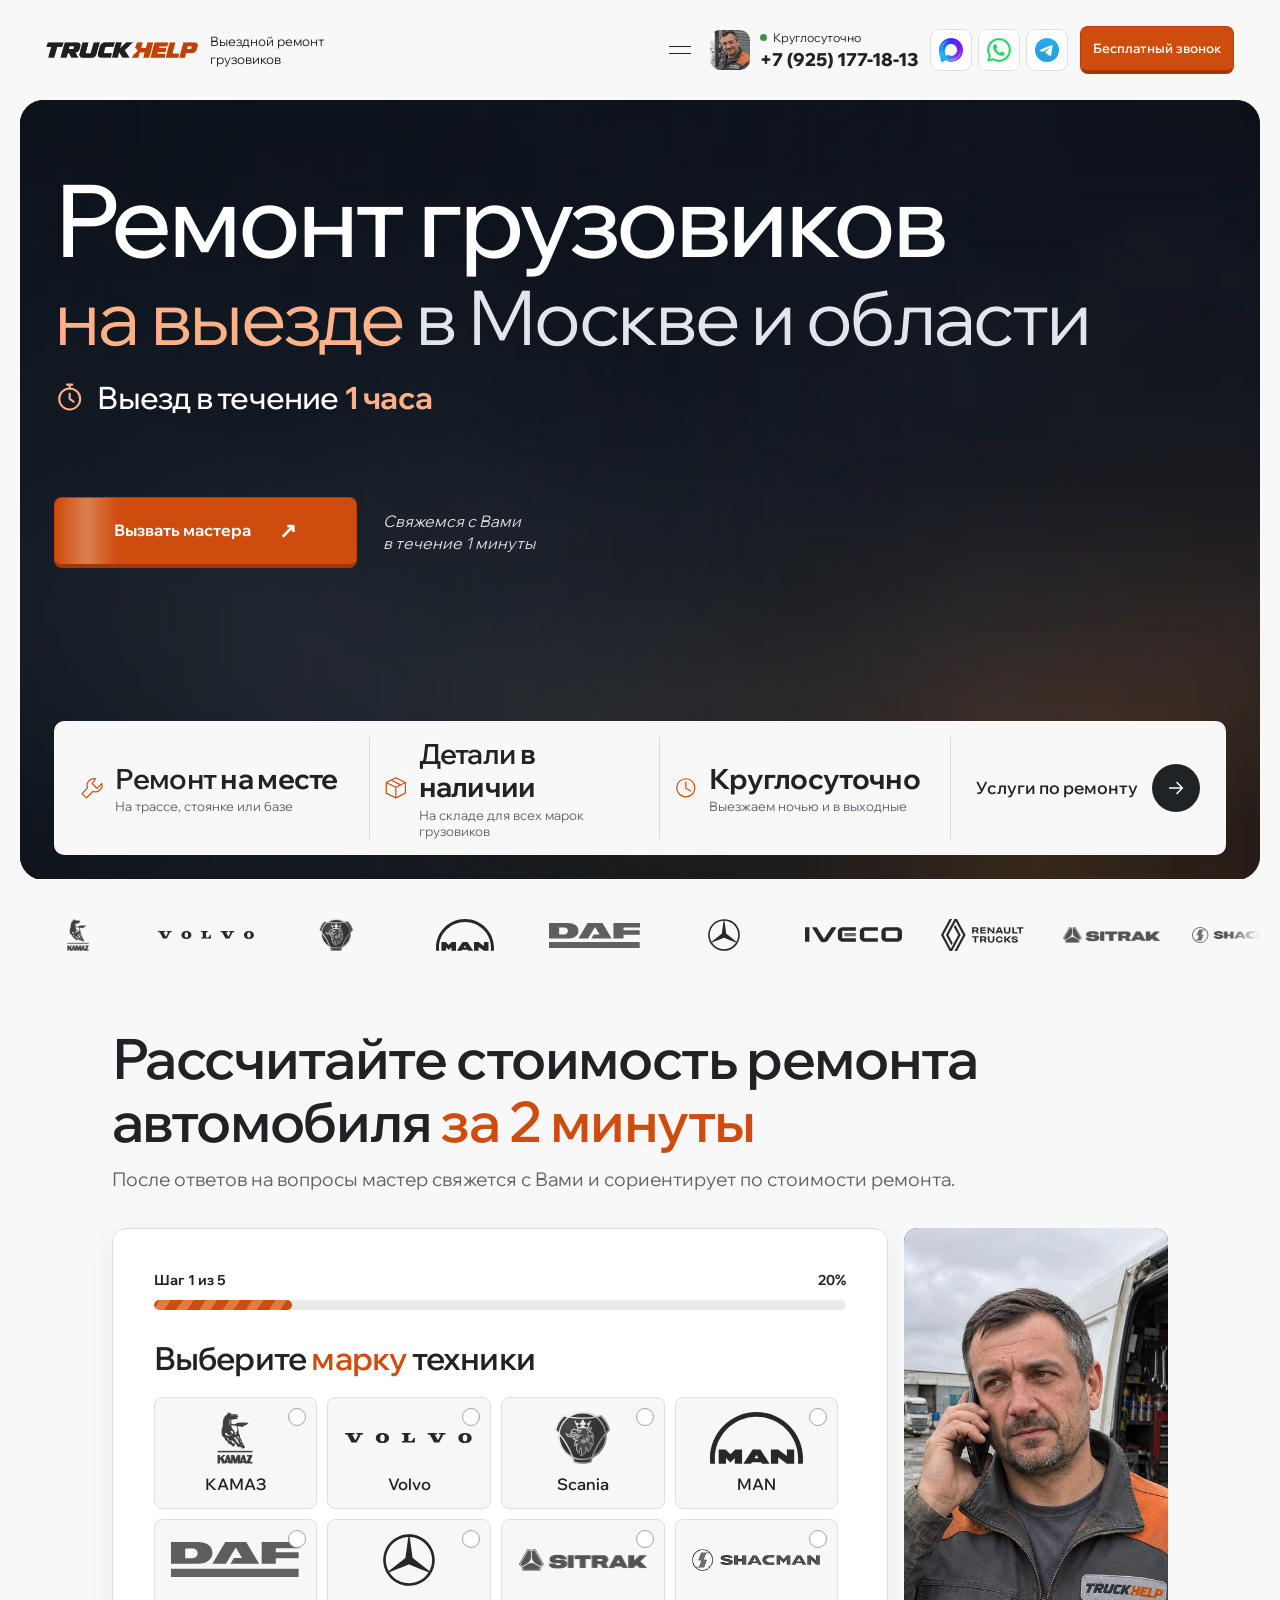
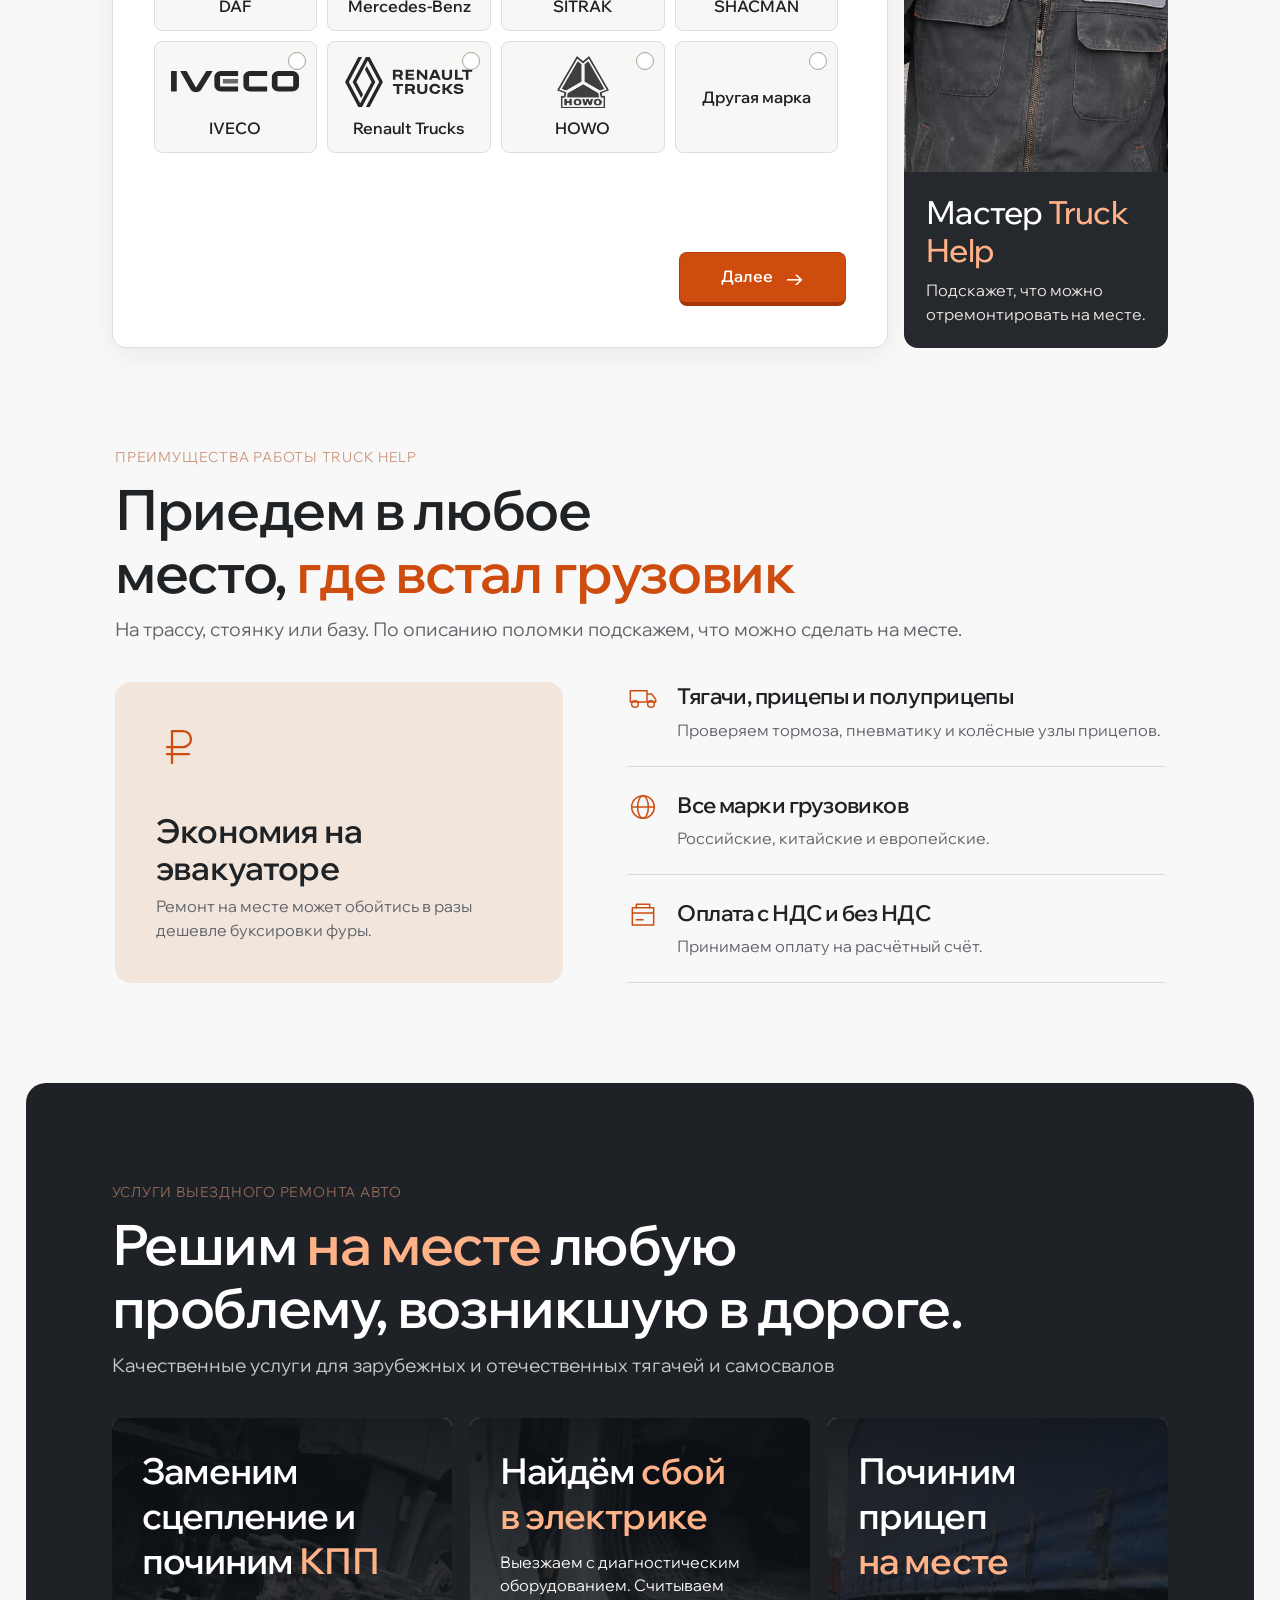
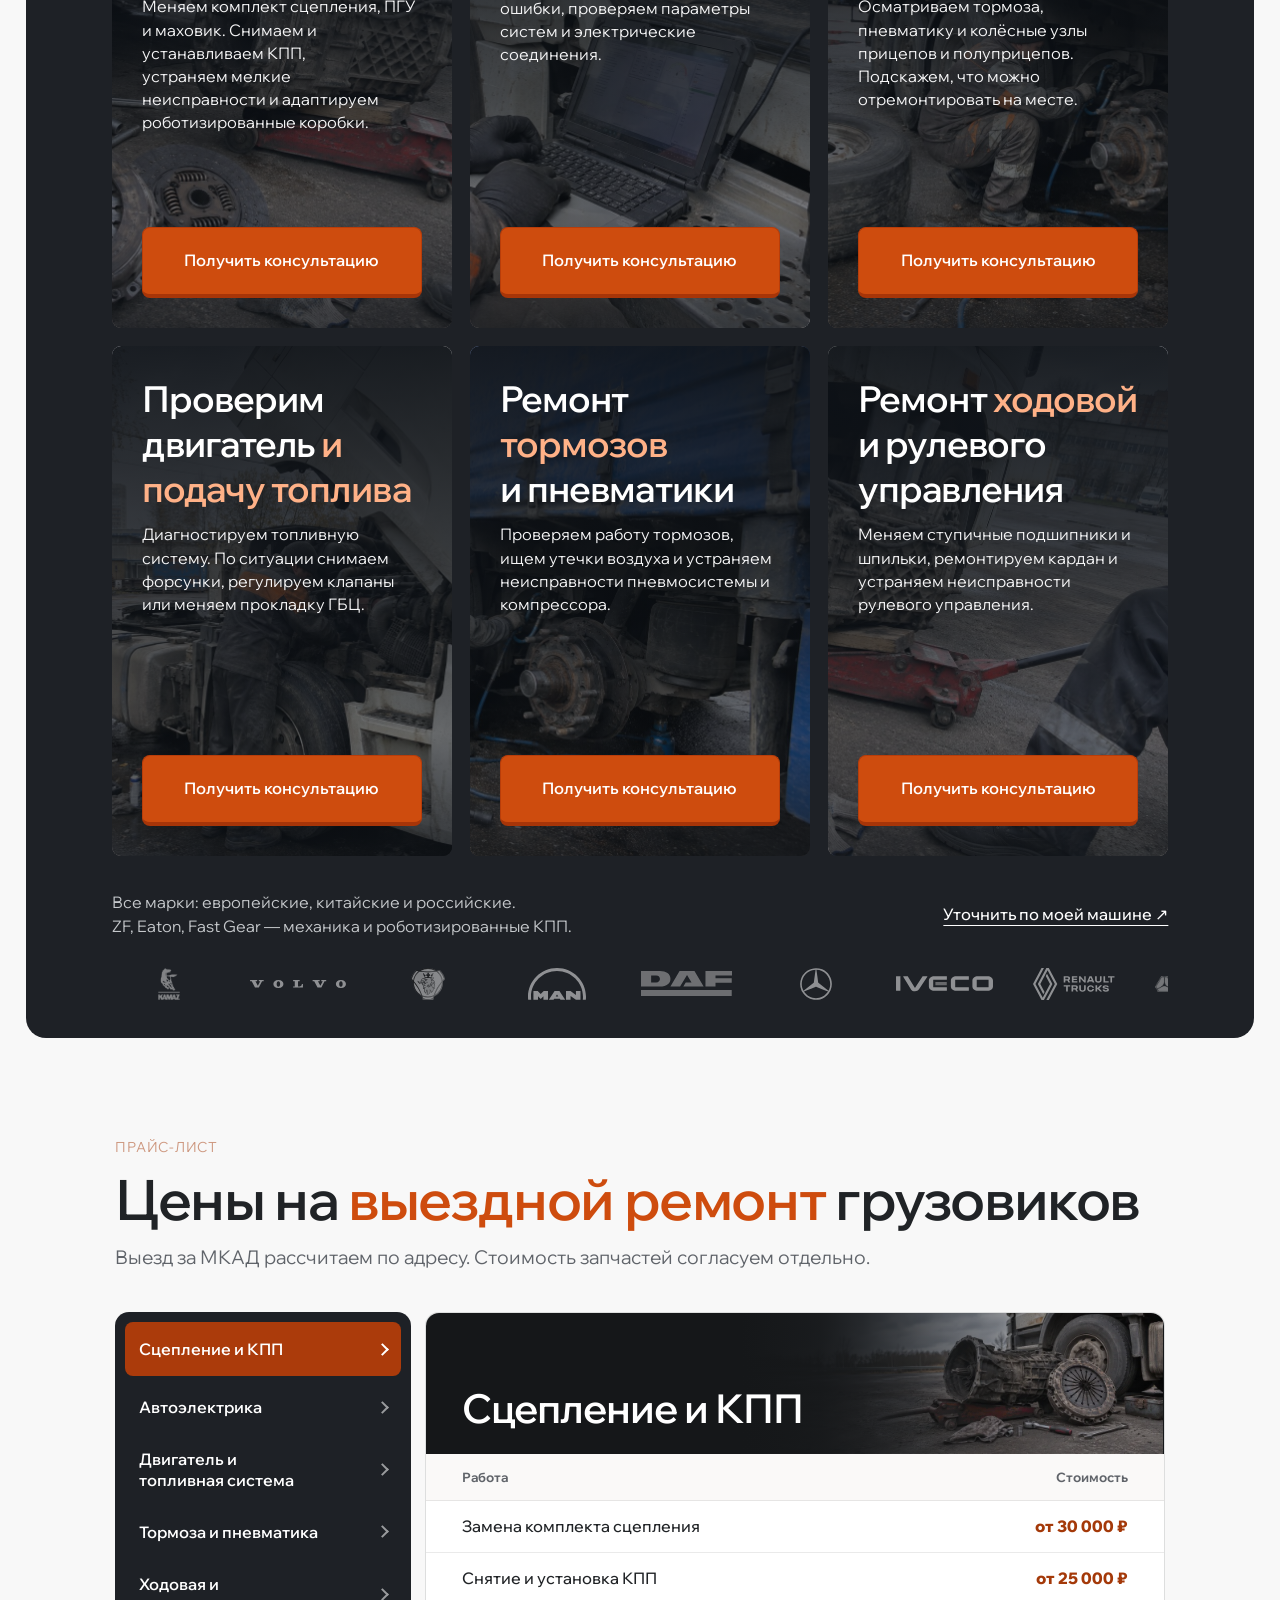
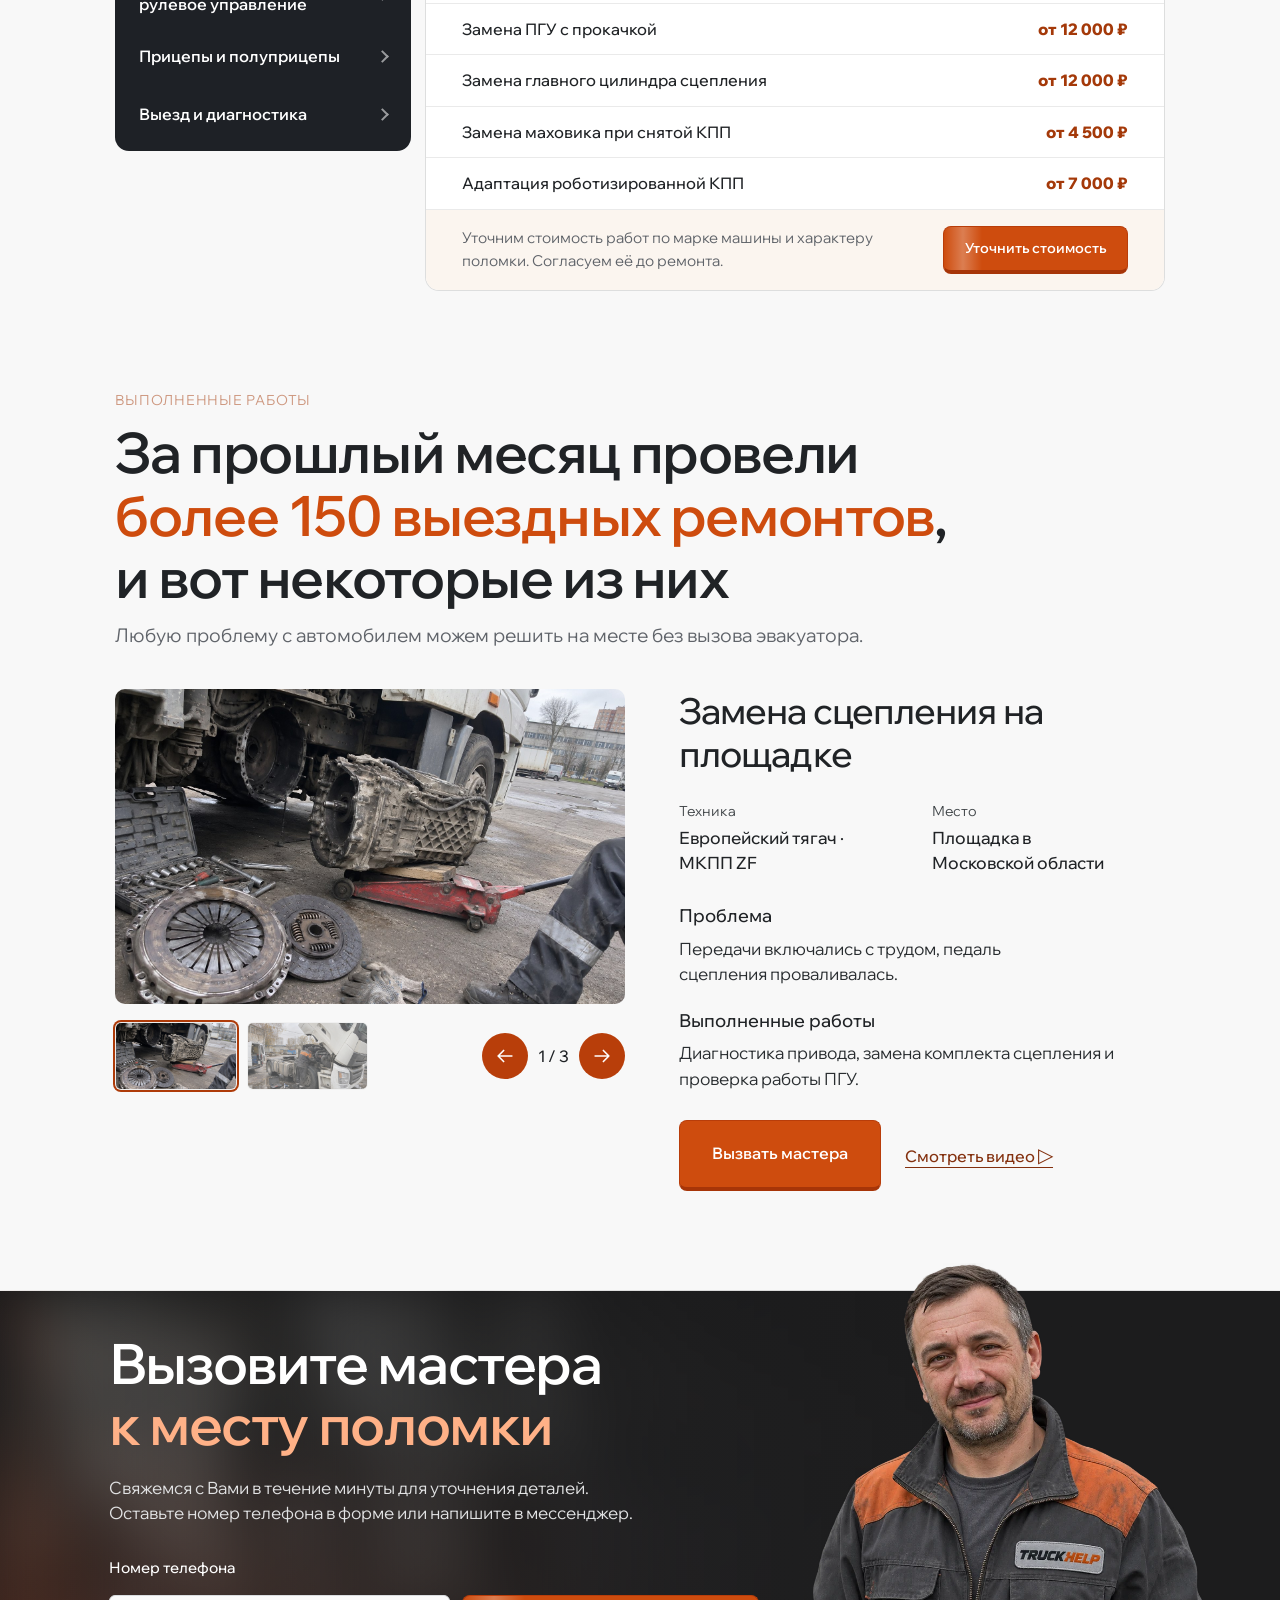
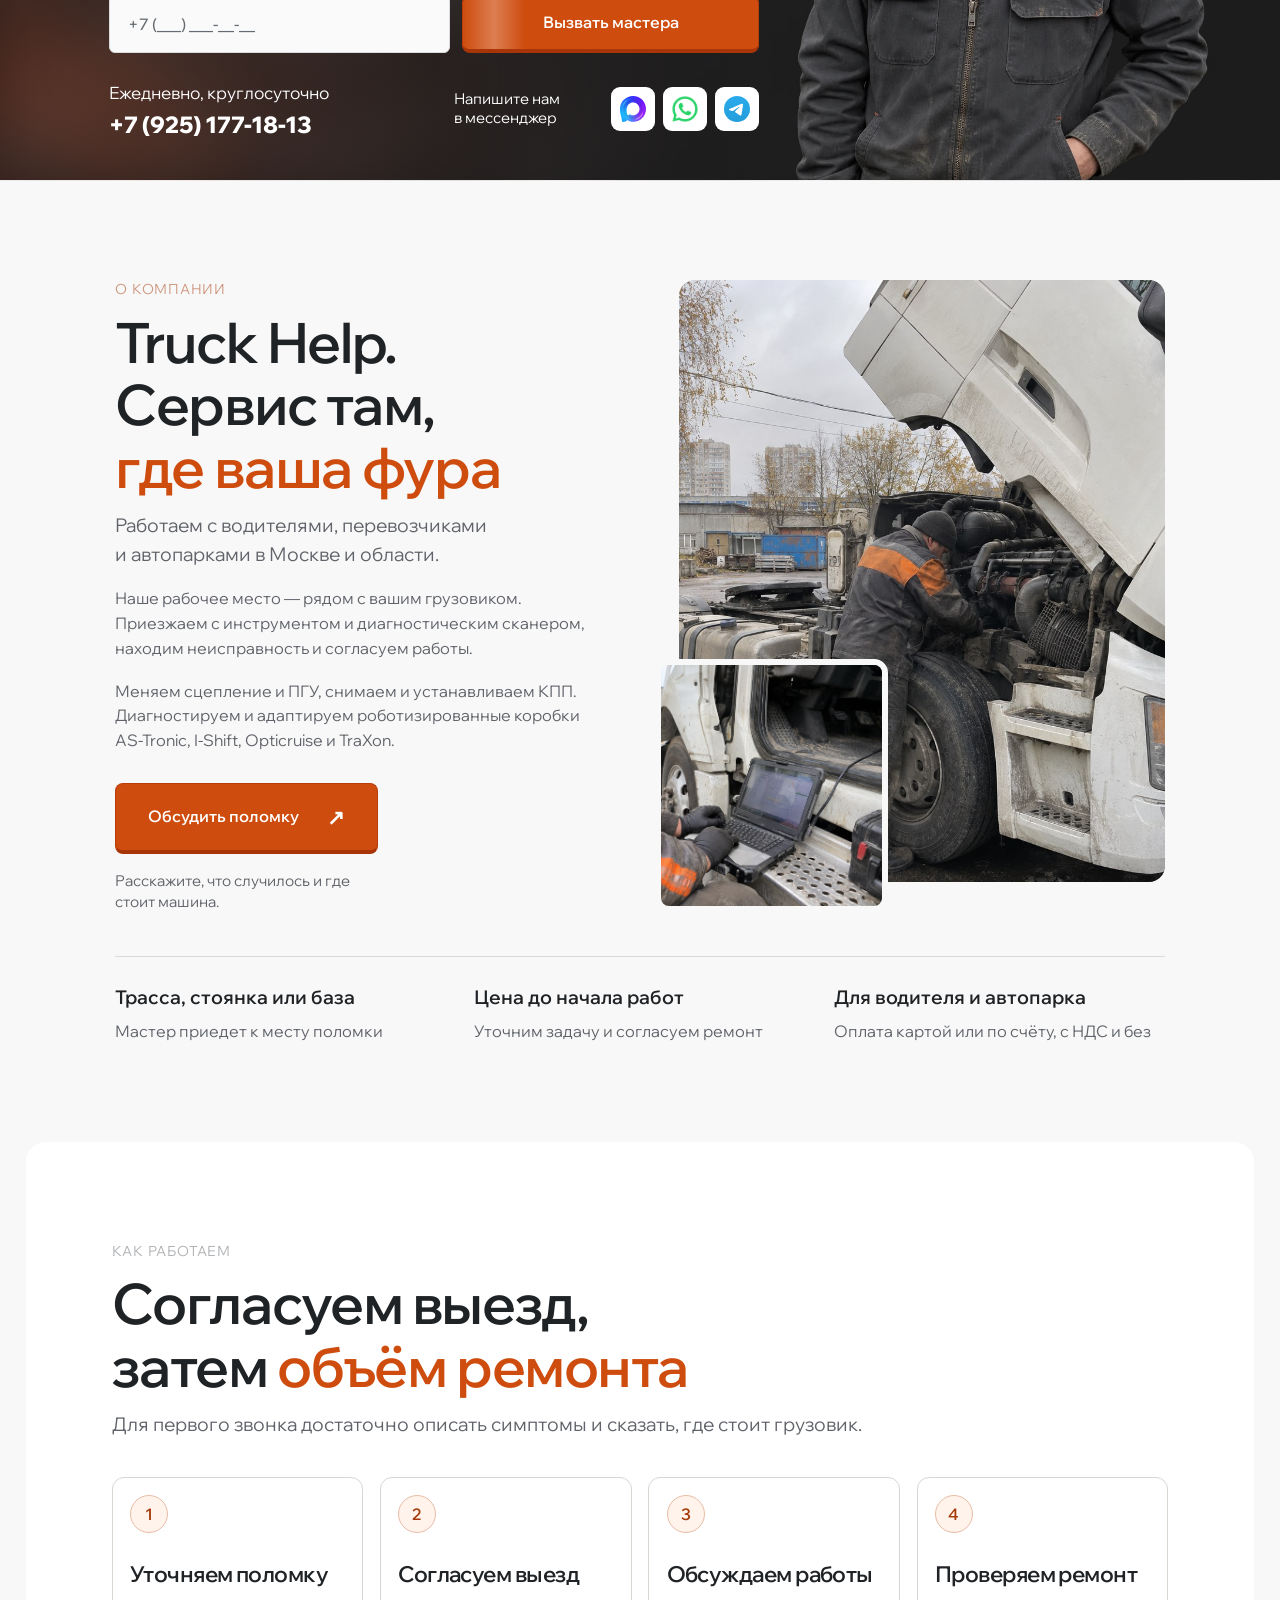
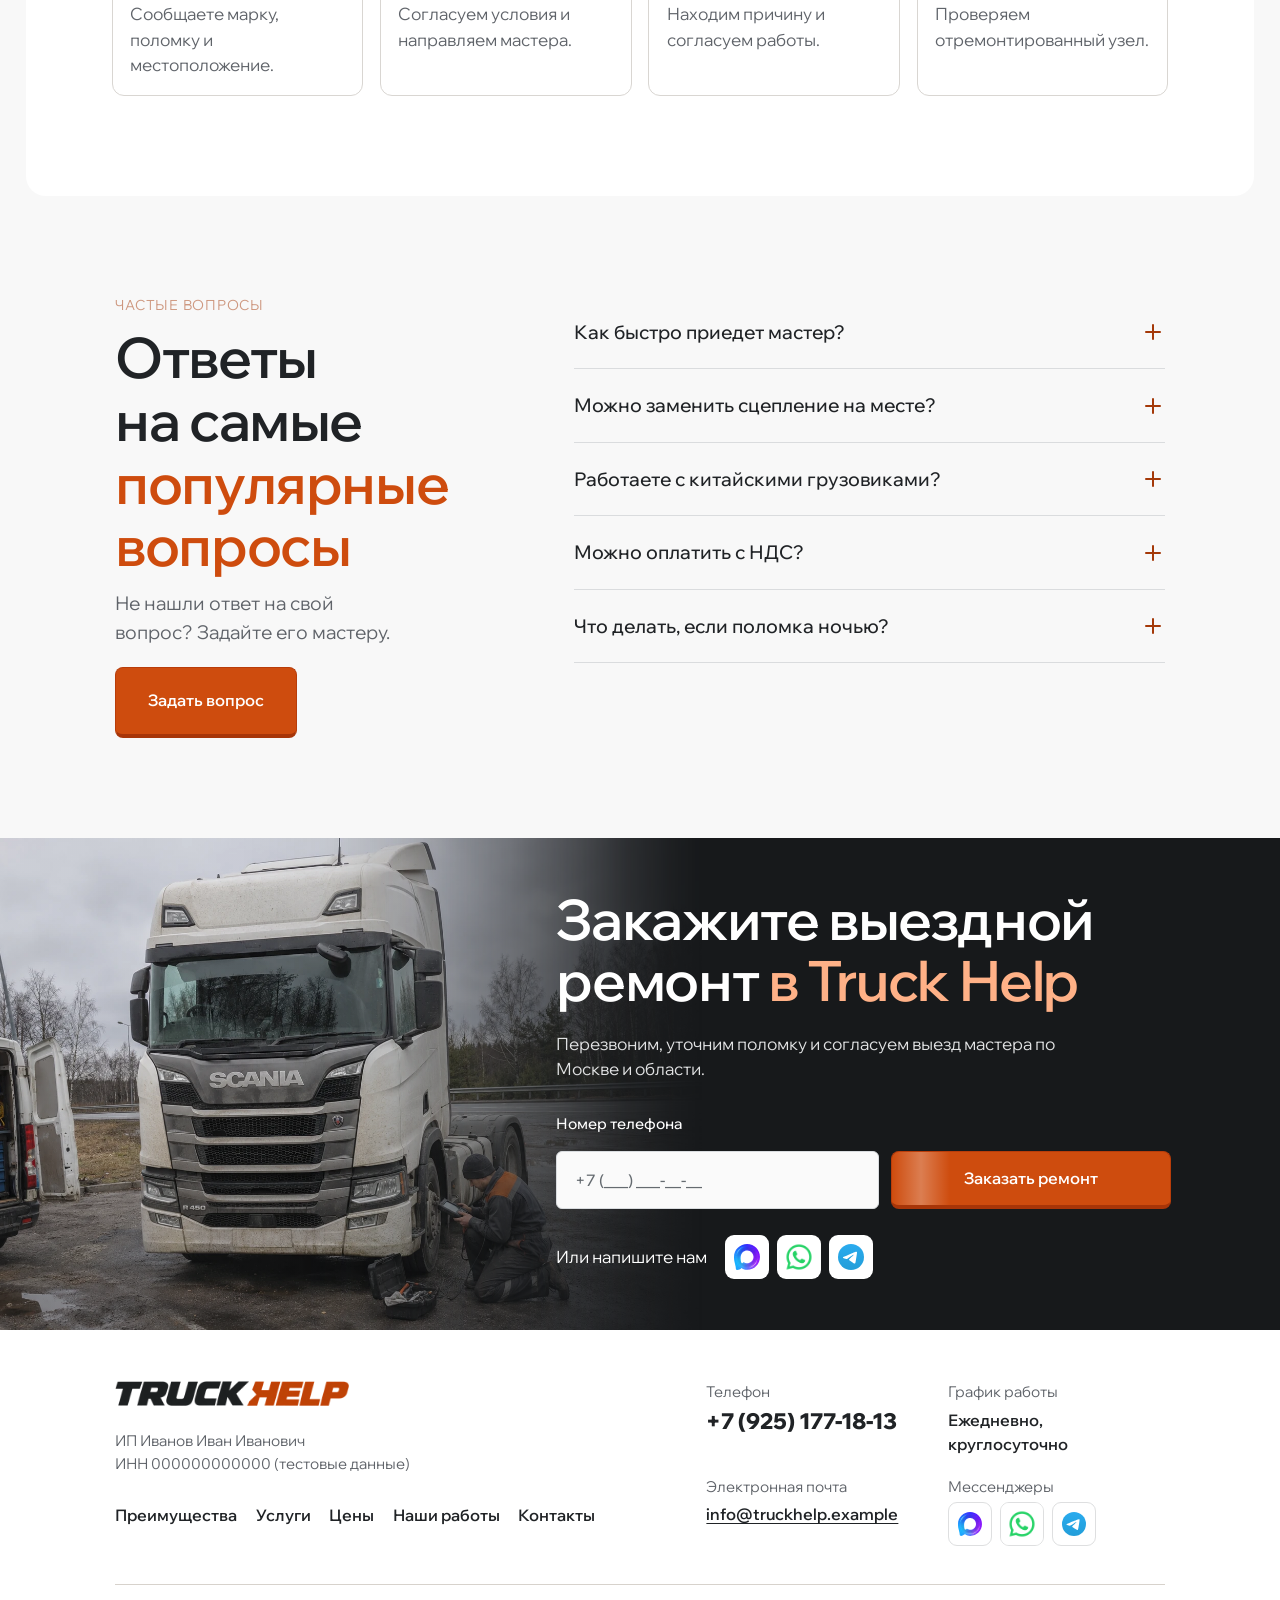
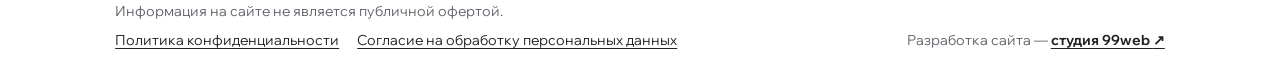
==== commit 48430ab1: "form footer" ====
--- a/index.html
+++ b/index.html
@@ -1,5 +1,5 @@
 <!doctype html>
-<html lang="ru"><head><meta charset="utf-8"><meta name="viewport" content="width=device-width,initial-scale=1"><meta name="robots" content="noindex,nofollow"><title>Truck Help — ремонт грузовиков на выезде</title><meta name="description" content="Выездной ремонт грузовиков, прицепов и полуприцепов в Москве и Московской области. Выезд в течение 1 часа. Круглосуточно."><link rel="stylesheet" href="assets/wix.css"><link rel="stylesheet" href="v2.css?v=sticky-header-spacing"><link rel="stylesheet" href="motion.css?v=sticky-header"><link rel="stylesheet" href="quiz.css?v=control-states"><link rel="stylesheet" href="brands.css?v=service-edges"><link rel="preload" as="image" href="assets/mobile-hero-truck.webp" media="(max-width: 760px)"><link rel="stylesheet" href="mobile-hero.css?v=3"><script src="app.js?v=sticky-header" defer></script><script src="quiz.js?v=interface-motion" defer></script></head>
+<html lang="ru"><head><meta charset="utf-8"><meta name="viewport" content="width=device-width,initial-scale=1"><meta name="robots" content="noindex,nofollow"><title>Truck Help — ремонт грузовиков на выезде</title><meta name="description" content="Выездной ремонт грузовиков, прицепов и полуприцепов в Москве и Московской области. Выезд в течение 1 часа. Круглосуточно."><link rel="stylesheet" href="assets/wix.css"><link rel="stylesheet" href="v2.css?v=steady-header"><link rel="stylesheet" href="motion.css?v=sticky-header"><link rel="stylesheet" href="quiz.css?v=selected-glint"><link rel="stylesheet" href="brands.css?v=service-edges"><link rel="preload" as="image" href="assets/mobile-hero-truck.webp" media="(max-width: 760px)"><link rel="stylesheet" href="mobile-hero.css?v=closing-truck"><script src="app.js?v=closing-truck" defer></script><script src="quiz.js?v=interface-motion" defer></script></head>
 <body id="top">
 <div class="intro" aria-hidden="true">
   <div class="intro-logo">
@@ -34,13 +34,13 @@
     <img class="header-portrait" src="assets/master-header.webp" alt="" width="52" height="52" decoding="async">
     <div class="header-contact-details">
       <span class="header-hours">Круглосуточно</span>
-      <a class="header-phone" href="tel:+74999999999">+7 (499) 999-99-99</a>
+      <a class="header-phone" href="tel:+79251771813">+7 (925) 177-18-13</a>
     </div>
   </div>
   <div class="messenger-links header-messengers" role="group" aria-label="Мессенджеры Truck Help">
-    <button class="messenger-icon messenger-icon--max" type="button" disabled aria-label="MAX" title="MAX"><img src="assets/messengers/max.svg" alt="" width="24" height="24"></button>
-    <button class="messenger-icon messenger-icon--whatsapp" type="button" disabled aria-label="WhatsApp" title="WhatsApp"><img src="assets/messengers/whatsapp.png" alt="" width="24" height="24"></button>
-    <button class="messenger-icon messenger-icon--telegram" type="button" disabled aria-label="Telegram" title="Telegram"><img src="assets/messengers/telegram.svg" alt="" width="24" height="24"></button>
+    <a class="messenger-icon messenger-icon--max" aria-label="MAX" title="MAX" href="https://max.ru/u/f9LHodD0cOKMkNcBrtfePW0wEyXJw6MM_f_6utYQ_2radIfrehnCGHZJnBM" target="_blank" rel="noopener noreferrer"><img src="assets/messengers/max.svg" alt="" width="24" height="24"></a>
+    <a class="messenger-icon messenger-icon--whatsapp" aria-label="WhatsApp" title="WhatsApp" href="https://wa.me/79251771813" target="_blank" rel="noopener noreferrer"><img src="assets/messengers/whatsapp.png" alt="" width="24" height="24"></a>
+    <a class="messenger-icon messenger-icon--telegram" aria-label="Telegram" title="Telegram" href="https://t.me/+79251771813" target="_blank" rel="noopener noreferrer"><img src="assets/messengers/telegram.svg" alt="" width="24" height="24"></a>
   </div>
   <button class="button small header-callback" type="button" data-lead="Бесплатный звонок">Бесплатный звонок</button>
 </header>
@@ -51,7 +51,7 @@
     <div class="hero-bg">
       <picture>
         <source media="(max-width: 760px)" srcset="assets/mobile-hero-backdrop.webp">
-        <img src="assets/hero-truck.jpg" alt="" fetchpriority="high">
+        <img src="assets/hero-roadside-volvo.webp" alt="" fetchpriority="high">
       </picture>
     </div>
     <div class="hero-top">
@@ -65,7 +65,7 @@
           <span>Выезд в течение <strong>1&nbsp;часа</strong></span>
         </span></p>
         <div class="hero-actions">
-          <button class="button" type="button" data-lead="Вызвать мастера">Вызвать мастера <span aria-hidden="true">↗</span></button>
+          <button class="button button--glint" type="button" data-lead="Вызвать мастера">Вызвать мастера <span aria-hidden="true">↗</span></button>
           <p class="hero-callback-note">Свяжемся с Вами<br> в течение 1&nbsp;минуты</p>
         </div>
       </div>
@@ -438,7 +438,7 @@
       </div>
       <div class="price-list-footer">
         <p>Уточним стоимость работ по марке машины и характеру поломки. Согласуем её до ремонта.</p>
-        <button class="button small" type="button" data-price-estimate>Уточнить стоимость</button>
+        <button class="button small button--glint" type="button" data-price-estimate>Уточнить стоимость</button>
       </div>
     </div>
     <dialog id="price-category-dialog" class="price-category-dialog" aria-labelledby="price-category-title">
@@ -510,7 +510,7 @@
             Номер телефона
             <input name="phone" type="tel" autocomplete="tel" placeholder="+7 (___) ___-__-__" required>
           </label>
-          <button class="button" type="submit">Вызвать мастера</button>
+          <button class="button button--glint" type="submit">Вызвать мастера</button>
         </div>
         <p id="consultation-error" class="form-error" role="alert"></p>
         <p class="form-status" role="status"></p>
@@ -518,14 +518,14 @@
       <div class="consultation-details">
         <div class="consultation-contact">
           <span class="consultation-hours">Ежедневно, круглосуточно</span>
-          <a class="consultation-phone" href="tel:+74999999999">+7 (499) 999-99-99</a>
+          <a class="consultation-phone" href="tel:+79251771813">+7 (925) 177-18-13</a>
         </div>
         <div class="consultation-messengers">
           <span>Напишите нам<br>в мессенджер</span>
           <div class="messenger-links" role="group" aria-label="Мессенджеры Truck Help">
-            <button class="messenger-icon messenger-icon--max" type="button" disabled aria-label="MAX" title="MAX"><img src="assets/messengers/max.svg" alt="" width="24" height="24"></button>
-            <button class="messenger-icon messenger-icon--whatsapp" type="button" disabled aria-label="WhatsApp" title="WhatsApp"><img src="assets/messengers/whatsapp.png" alt="" width="24" height="24"></button>
-            <button class="messenger-icon messenger-icon--telegram" type="button" disabled aria-label="Telegram" title="Telegram"><img src="assets/messengers/telegram.svg" alt="" width="24" height="24"></button>
+            <a class="messenger-icon messenger-icon--max" aria-label="MAX" title="MAX" href="https://max.ru/u/f9LHodD0cOKMkNcBrtfePW0wEyXJw6MM_f_6utYQ_2radIfrehnCGHZJnBM" target="_blank" rel="noopener noreferrer"><img src="assets/messengers/max.svg" alt="" width="24" height="24"></a>
+            <a class="messenger-icon messenger-icon--whatsapp" aria-label="WhatsApp" title="WhatsApp" href="https://wa.me/79251771813" target="_blank" rel="noopener noreferrer"><img src="assets/messengers/whatsapp.png" alt="" width="24" height="24"></a>
+            <a class="messenger-icon messenger-icon--telegram" aria-label="Telegram" title="Telegram" href="https://t.me/+79251771813" target="_blank" rel="noopener noreferrer"><img src="assets/messengers/telegram.svg" alt="" width="24" height="24"></a>
           </div>
         </div>
       </div>
@@ -536,27 +536,29 @@
   </div>
 </section>
 <section id="company" class="section content" aria-labelledby="company-title">
-  <header class="section-heading">
-    <p class="section-kicker">О компании</p>
-    <h2 id="company-title">Выездной грузовой <em>сервис Truck Help</em></h2>
-    <p class="section-subtitle">Работаем с водителями, перевозчиками и автопарками по Москве и Московской области.</p>
-  </header>
   <div class="company-layout">
-    <img src="assets/hero.jpg" alt="Мастер осматривает двигатель грузовика на выезде" width="1536" height="1024" loading="lazy" decoding="async">
-    <dl class="company-details">
-      <div>
-        <dt>Выезжаем в течение часа</dt>
-        <dd>Работаем круглосуточно, включая выходные. Приезжаем на трассу, стоянку или территорию предприятия.</dd>
-      </div>
-      <div>
-        <dt>Берём с собой инструмент и сканер</dt>
-        <dd>На месте меняем сцепление и ПГУ, снимаем и устанавливаем КПП. Диагностируем и адаптируем роботизированные коробки AS‑Tronic, I‑Shift, Opticruise и TraXon.</dd>
-      </div>
-      <div>
-        <dt>Согласуем цену выезда по телефону</dt>
-        <dd>Принимаем оплату картой и на расчётный счёт. Работаем с НДС и без НДС.</dd>
-      </div>
-    </dl>
+    <div class="company-copy">
+      <header class="section-heading">
+        <p class="section-kicker">О компании</p>
+        <h2 id="company-title">Truck Help. Сервис там, <em>где ваша фура</em></h2>
+        <p class="section-subtitle">Работаем с водителями, перевозчиками и автопарками в Москве и области.</p>
+      </header>
+      <p class="company-description">Наше рабочее место — рядом с вашим грузовиком. Приезжаем с инструментом и диагностическим сканером, находим неисправность и согласуем работы.</p>
+      <p class="company-description">Меняем сцепление и ПГУ, снимаем и устанавливаем КПП. Диагностируем и адаптируем роботизированные коробки AS‑Tronic, I‑Shift, Opticruise и TraXon.</p>
+      <div class="company-action">
+        <button class="button" type="button" data-lead="Вызвать мастера">Обсудить поломку <span aria-hidden="true">↗</span></button>
+        <p>Расскажите, что случилось и где стоит машина.</p>
+      </div>
+    </div>
+    <div class="company-media">
+      <img class="company-photo" src="assets/hero.jpg" alt="Механик ремонтирует двигатель грузовика на открытой площадке" width="1536" height="1024" loading="lazy" decoding="async">
+      <img class="company-detail-photo" src="assets/diagnostics.jpg" alt="Диагностика грузовика с помощью ноутбука на выезде" width="1536" height="1024" loading="lazy" decoding="async">
+    </div>
+    <div class="company-footnote">
+      <p><strong>Трасса, стоянка или база</strong><span>Мастер приедет к месту поломки</span></p>
+      <p><strong>Цена до начала работ</strong><span>Уточним задачу и согласуем ремонт</span></p>
+      <p><strong>Для водителя и автопарка</strong><span>Оплата картой или по счёту, с НДС и без</span></p>
+    </div>
   </div>
 </section>
 <section class="process shell" aria-labelledby="process-title">
@@ -593,7 +595,7 @@
             Номер телефона
             <input name="phone" type="tel" placeholder="+7 (___) ___-__-__" autocomplete="tel" required>
           </label>
-          <button class="button" type="submit">Заказать ремонт</button>
+          <button class="button button--glint" type="submit">Заказать ремонт</button>
         </div>
         <p id="closing-contact-error" class="form-error" role="alert"></p>
         <p class="form-status" role="status"></p>
@@ -601,14 +603,20 @@
       <div class="consultation-messengers">
         <span>Или напишите нам</span>
         <div class="messenger-links" role="group" aria-label="Мессенджеры Truck Help">
-          <button class="messenger-icon messenger-icon--max" type="button" disabled aria-label="MAX" title="MAX"><img src="assets/messengers/max.svg" alt="" width="24" height="24"></button>
-          <button class="messenger-icon messenger-icon--whatsapp" type="button" disabled aria-label="WhatsApp" title="WhatsApp"><img src="assets/messengers/whatsapp.png" alt="" width="24" height="24"></button>
-          <button class="messenger-icon messenger-icon--telegram" type="button" disabled aria-label="Telegram" title="Telegram"><img src="assets/messengers/telegram.svg" alt="" width="24" height="24"></button>
+          <a class="messenger-icon messenger-icon--max" aria-label="MAX" title="MAX" href="https://max.ru/u/f9LHodD0cOKMkNcBrtfePW0wEyXJw6MM_f_6utYQ_2radIfrehnCGHZJnBM" target="_blank" rel="noopener noreferrer"><img src="assets/messengers/max.svg" alt="" width="24" height="24"></a>
+          <a class="messenger-icon messenger-icon--whatsapp" aria-label="WhatsApp" title="WhatsApp" href="https://wa.me/79251771813" target="_blank" rel="noopener noreferrer"><img src="assets/messengers/whatsapp.png" alt="" width="24" height="24"></a>
+          <a class="messenger-icon messenger-icon--telegram" aria-label="Telegram" title="Telegram" href="https://t.me/+79251771813" target="_blank" rel="noopener noreferrer"><img src="assets/messengers/telegram.svg" alt="" width="24" height="24"></a>
         </div>
       </div>
     </div>
     <div class="closing-contact-scene">
       <img src="assets/closing-scania-roadside.webp" alt="Механик проверяет Scania R 450 на открытой стоянке" width="1440" height="960" loading="lazy" decoding="async">
+    </div>
+    <div class="closing-contact-truck" aria-hidden="true">
+      <div class="mobile-hero-rig">
+        <span class="mobile-hero-wheel mobile-hero-wheel--front"></span>
+        <span class="mobile-hero-wheel mobile-hero-wheel--rear"></span>
+      </div>
     </div>
   </div>
 </section>
@@ -633,7 +641,7 @@
         <dl class="site-footer-contact-grid">
           <div>
             <dt>Телефон</dt>
-            <dd><a class="site-footer-phone" href="tel:+74999999999">+7 (499) 999-99-99</a></dd>
+            <dd><a class="site-footer-phone" href="tel:+79251771813">+7 (925) 177-18-13</a></dd>
           </div>
           <div>
             <dt>График работы</dt>
@@ -647,9 +655,9 @@
             <dt>Мессенджеры</dt>
             <dd>
               <div class="messenger-links" role="group" aria-label="Мессенджеры Truck Help">
-                <button class="messenger-icon messenger-icon--max" type="button" disabled aria-label="MAX" title="MAX"><img src="assets/messengers/max.svg" alt="" width="24" height="24"></button>
-                <button class="messenger-icon messenger-icon--whatsapp" type="button" disabled aria-label="WhatsApp" title="WhatsApp"><img src="assets/messengers/whatsapp.png" alt="" width="24" height="24"></button>
-                <button class="messenger-icon messenger-icon--telegram" type="button" disabled aria-label="Telegram" title="Telegram"><img src="assets/messengers/telegram.svg" alt="" width="24" height="24"></button>
+                <a class="messenger-icon messenger-icon--max" aria-label="MAX" title="MAX" href="https://max.ru/u/f9LHodD0cOKMkNcBrtfePW0wEyXJw6MM_f_6utYQ_2radIfrehnCGHZJnBM" target="_blank" rel="noopener noreferrer"><img src="assets/messengers/max.svg" alt="" width="24" height="24"></a>
+                <a class="messenger-icon messenger-icon--whatsapp" aria-label="WhatsApp" title="WhatsApp" href="https://wa.me/79251771813" target="_blank" rel="noopener noreferrer"><img src="assets/messengers/whatsapp.png" alt="" width="24" height="24"></a>
+                <a class="messenger-icon messenger-icon--telegram" aria-label="Telegram" title="Telegram" href="https://t.me/+79251771813" target="_blank" rel="noopener noreferrer"><img src="assets/messengers/telegram.svg" alt="" width="24" height="24"></a>
               </div>
             </dd>
           </div>
--- a/v2.css
+++ b/v2.css
@@ -19,11 +19,6 @@
 .header-shell.is-scrolled {
   background: #fff;
   box-shadow: 0 1px 0 #2023261a, 0 8px 24px #20232612;
-  animation: sticky-header-settle .24s var(--ease);
-}
-@keyframes sticky-header-settle {
-  from { transform: translateY(-5px); }
-  to { transform: translateY(0); }
 }
 .logo img {
   width: 180px;
@@ -88,7 +83,7 @@
   background: white;
   transition: border-color .18s ease;
 }
-.messenger-icon:enabled:hover {
+.messenger-icon:is(a, :enabled):hover {
   border-color: var(--accent);
 }
 .messenger-icon:disabled {
@@ -470,61 +465,65 @@
 }
 .coverage-list {
   display: grid;
-  grid-template-columns: repeat(2, minmax(0, 1fr));
-  gap: 12px;
+  grid-template-columns: minmax(0, 1fr) minmax(0, 1.2fr);
+  column-gap: clamp(28px, 5vw, 80px);
   margin: 0;
   padding: 0;
   list-style: none;
 }
 .coverage-list li {
   display: flex;
-  flex-direction: column;
+  grid-column: 2;
   align-items: flex-start;
-  gap: 14px;
-  padding: clamp(18px, 2vw, 28px);
-  border: 1px solid #2023261f;
-  border-radius: 14px;
-  background: #fff;
-}
-.coverage-list svg {
-  width: 36px;
-}
-.coverage-list h3,
-.steps h3 {
+  gap: 18px;
+  padding-block: 24px;
+  border-bottom: 1px solid #20232624;
+}
+.coverage-list li:first-child { padding-top: 0; }
+.coverage-list svg { flex: none; width: 32px; height: 32px; }
+.coverage-list h3, .steps h3 {
   font-size: clamp(20px, 1.7vw, 26px);
   font-weight: 600;
   line-height: 1.25;
-  text-wrap: balance;
+  text-wrap: pretty;
 }
 .coverage-list p {
   margin-top: 8px;
   color: var(--muted);
-  font-size: clamp(15px, 1.12vw, 17px);
-  line-height: 1.45;
-  text-wrap: balance;
+  font-size: clamp(16px, 1.2vw, 18px);
+  line-height: 1.5;
+  text-wrap: pretty;
 }
 .coverage-list .coverage-saving {
-  border-color: #e4c3b3;
-  background: #fff2e9;
-}
+  grid-column: 1;
+  grid-row: 1 / 4;
+  display: flex;
+  flex-direction: column;
+  justify-content: space-between;
+  gap: 36px;
+  padding: clamp(24px, 3.2vw, 48px);
+  border: 0;
+  border-radius: 16px;
+  background: #f1e5dc;
+}
+.coverage-saving svg { width: 48px; height: 48px; }
 .coverage-saving h3 {
-  color: #a43909;
-}
-@media (min-width: 1100px) {
-  .coverage-list {
-    grid-template-columns: repeat(4, minmax(0, 1fr));
-  }
-}
-@media (max-width: 560px) {
-  .coverage-list {
-    grid-template-columns: minmax(0, 1fr);
-  }
-  .coverage-list li {
+  max-width: 14ch;
+  font-size: clamp(28px, 2.6vw, 38px);
+  line-height: 1.12;
+}
+.coverage-saving p { max-width: 36ch; }
+@media (max-width: 700px) {
+  .coverage-list { grid-template-columns: minmax(0, 1fr); gap: 0; }
+  .coverage-list li { grid-column: 1; padding-block: 22px; }
+  .coverage-list .coverage-saving {
+    grid-row: auto;
+    margin-top: 24px;
     flex-direction: row;
-  }
-  .coverage-list svg {
-    width: 30px;
-  }
+    gap: 18px;
+  }
+  .coverage-saving svg { width: 32px; height: 32px; }
+  .coverage-saving h3 { max-width: none; font-size: 25px; }
 }
 .services h2 em {
   color: #ffb187;
@@ -986,43 +985,67 @@
 }
 .company-layout {
   display: grid;
-  grid-template-columns: minmax(0, 1.1fr) minmax(0, 1fr);
-  overflow: hidden;
-  margin-top: clamp(28px, 3vw, 45px);
-  border: 1px solid #2023261f;
+  grid-template-columns: minmax(0, 1fr) minmax(0, 1.07fr);
+  align-items: center;
+  gap: 44px clamp(32px, 5vw, 80px);
+}
+.company-copy { min-width: 0; }
+.company-description {
+  margin-top: 18px;
+  font-size: clamp(16px, 1.2vw, 18px);
+  line-height: 1.55;
+  text-wrap: pretty;
+}
+.company-media {
+  position: relative;
+  align-self: stretch;
+  min-height: 470px;
+  margin: 0 0 30px 24px;
+}
+.company-photo {
+  position: absolute;
+  inset: 0;
   border-radius: 16px;
-  background: #fff;
-}
-.company-layout img {
-  display: block;
-  width: 100%;
-  height: 100%;
-  object-fit: cover;
-  object-position: 49% center;
-}
-.company-details {
-  align-self: center;
-  margin: 0;
-  padding: clamp(22px, 3vw, 44px);
-}
-.company-details > div + div {
-  margin-top: 18px;
-  padding-top: 18px;
-  border-top: 1px solid #2023261f;
-}
-.company-details dt {
-  color: #a43909;
-  font-size: clamp(19px, 1.8vw, 25px);
-  font-weight: 650;
-  line-height: 1.25;
-  text-wrap: balance;
-}
-.company-details dd {
-  margin: 7px 0 0;
-  color: var(--muted);
-  font-size: clamp(15px, 1.22vw, 18px);
-  line-height: 1.5;
-  text-wrap: pretty;
+  object-position: 52% center;
+  background: #d8d8d5;
+}
+.company-detail-photo {
+  position: absolute;
+  left: -24px;
+  bottom: -30px;
+  width: 48%;
+  height: 42%;
+  border: 6px solid var(--paper);
+  border-radius: 14px;
+  object-position: center;
+}
+.company-action {
+  display: flex;
+  flex-wrap: wrap;
+  align-items: center;
+  gap: 16px 20px;
+  margin-top: 30px;
+}
+.company-action p { max-width: 24ch; font-size: 15px; line-height: 1.4; }
+.company-footnote {
+  grid-column: 1 / -1;
+  display: grid;
+  grid-template-columns: repeat(3, minmax(0, 1fr));
+  gap: 28px;
+  border-top: 1px solid #20232624;
+  padding-top: 26px;
+}
+.company-footnote p { display: grid; align-content: start; gap: 8px; }
+.company-footnote strong { color: var(--ink); font-size: 19px; font-weight: 600; }
+.company-footnote span { font-size: 16px; line-height: 1.4; }
+@media (max-width: 900px) {
+  .company-layout { grid-template-columns: minmax(0, 1fr); gap: 32px; }
+  .company-media { min-height: 0; aspect-ratio: 4 / 3; }
+}
+@media (max-width: 560px) {
+  .company-footnote { grid-template-columns: minmax(0, 1fr); gap: 20px; }
+  .company-action .button { width: 100%; }
+  .company-action p { max-width: none; }
 }
 .faq-ask {
   justify-self: start;
@@ -1032,15 +1055,6 @@
   .faq-section {
     grid-template-columns: minmax(0, 1fr);
     gap: 28px;
-  }
-}
-@media (max-width: 760px) {
-  .company-layout {
-    grid-template-columns: minmax(0, 1fr);
-  }
-  .company-layout img {
-    height: auto;
-    aspect-ratio: 3 / 2;
   }
 }
 @media (max-width: 470px) {
@@ -1276,6 +1290,10 @@
   font-size: clamp(17px, 1.3vw, 23px);
   line-height: 1.5;
   text-wrap: pretty;
+}
+#consultation .consultation-copy > p {
+  max-width: 62ch;
+  text-wrap: balance;
 }
 .consultation-contact {
   display: grid;
@@ -1772,3 +1790,10 @@
     inset: 0;
   }
 }
+
+/* Rounded desktop hero follows the page shell. */
+@media (min-width: 761px) {
+  .hero { border-radius: 24px; }
+  .hero-bg img { object-position: 64% center; }
+  .hero-bg::after { background: linear-gradient(90deg, #0c1219c7, #0c121975 48%, #0c121926 78%); }
+}
--- a/quiz.css
+++ b/quiz.css
@@ -12,7 +12,7 @@
   border-bottom: 4px solid #a73508;
   border-radius: 8px;
 }
-.button::after {
+.button--glint::after {
   content: "";
   position: absolute;
   inset: 0 auto 0 0;
@@ -461,7 +461,7 @@
   }
 }
 @media (prefers-reduced-motion: reduce) {
-  .button::after {
+  .button--glint::after {
     display: none;
   }
 }
--- a/mobile-hero.css
+++ b/mobile-hero.css
@@ -4,6 +4,7 @@
 }
 
 .mobile-hero-truck,
+.closing-contact-truck,
 .hero-benefit-short {
   display: none;
 }
@@ -169,6 +170,43 @@
   to { transform: translateX(0); }
 }
 
+@media (max-width: 760px) {
+  .closing-contact .content {
+    grid-template-areas: "copy" "truck";
+  }
+
+  .closing-contact .consultation-copy {
+    padding-bottom: 12px;
+  }
+
+  .closing-contact-scene {
+    display: none;
+  }
+
+  .closing-contact-truck {
+    --truck-art: url("assets/mobile-hero-truck.webp");
+    --truck-entrance: 1.8s cubic-bezier(.25, .55, .36, 1) both;
+    grid-area: truck;
+    display: grid;
+    align-items: end;
+    overflow: clip;
+    padding-block: 12px 26px;
+  }
+
+  .closing-contact-truck .mobile-hero-rig,
+  .closing-contact-truck .mobile-hero-wheel {
+    animation: none;
+  }
+
+  .closing-contact-truck.is-arrived .mobile-hero-rig {
+    animation: mobile-truck-drive var(--truck-entrance);
+  }
+
+  .closing-contact-truck.is-arrived .mobile-hero-wheel {
+    animation: mobile-wheel-roll var(--truck-entrance);
+  }
+}
+
 @keyframes mobile-wheel-roll {
   /* Travel distance divided by the tire circumference gives 2.42 turns. */
   from { transform: rotate(872deg); }
@@ -178,6 +216,8 @@
 @media (max-width: 760px) and (prefers-reduced-motion: reduce) {
   .mobile-hero-rig,
   .mobile-hero-wheel,
+  .closing-contact-truck.is-arrived .mobile-hero-rig,
+  .closing-contact-truck.is-arrived .mobile-hero-wheel,
   .hero-actions,
   .hero-bottom {
     animation: none;
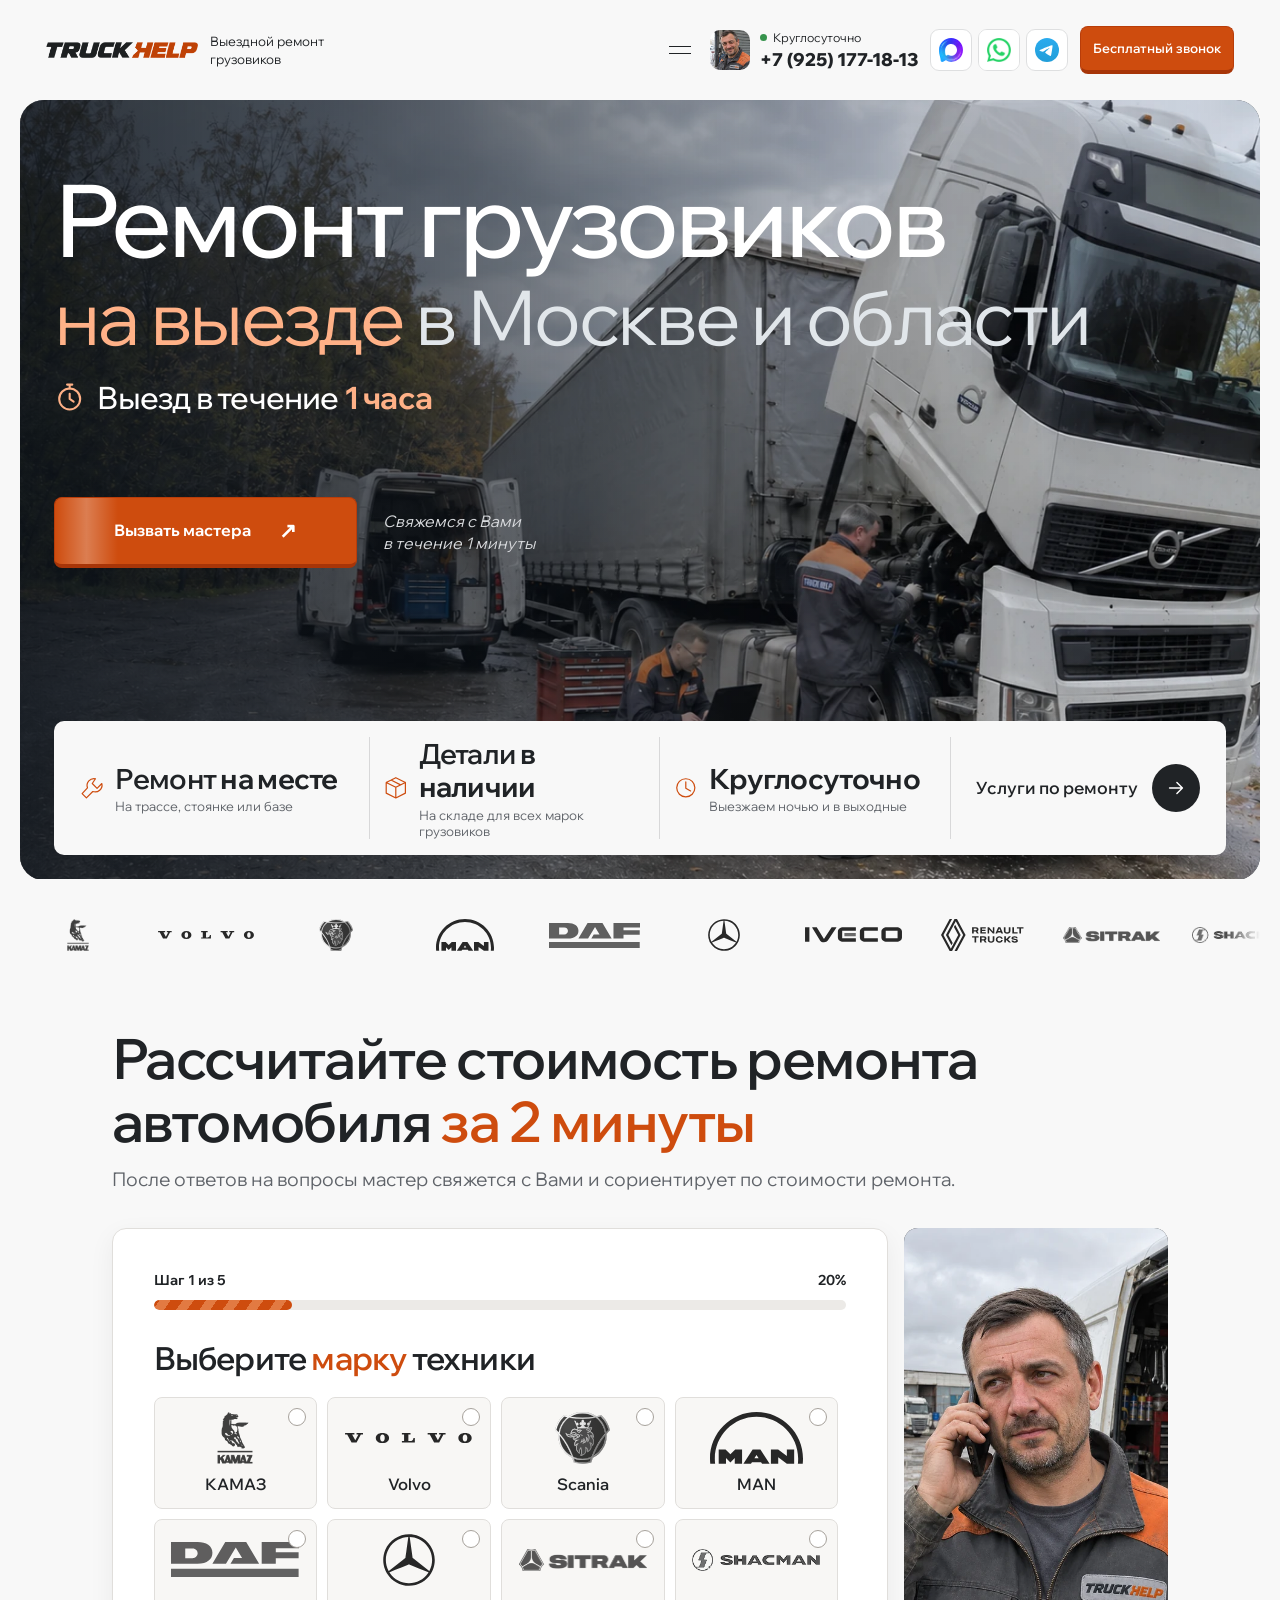
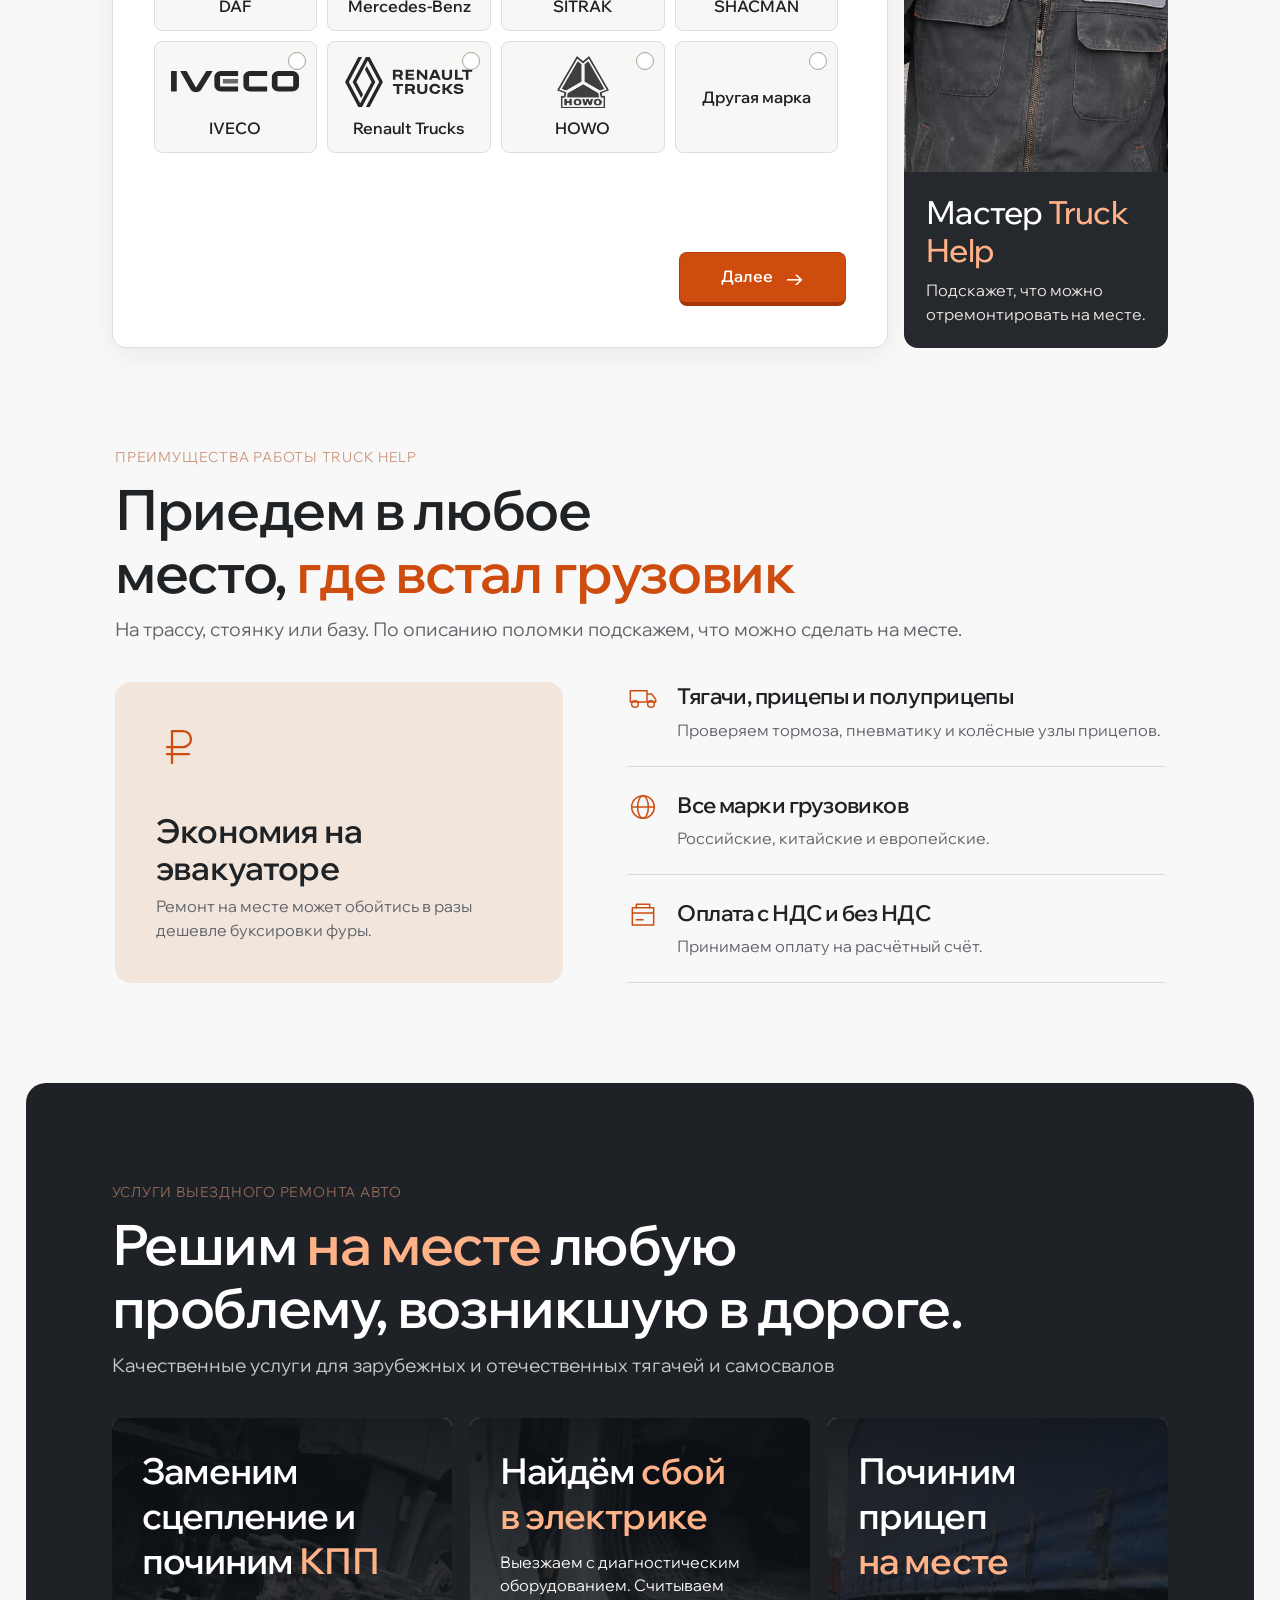
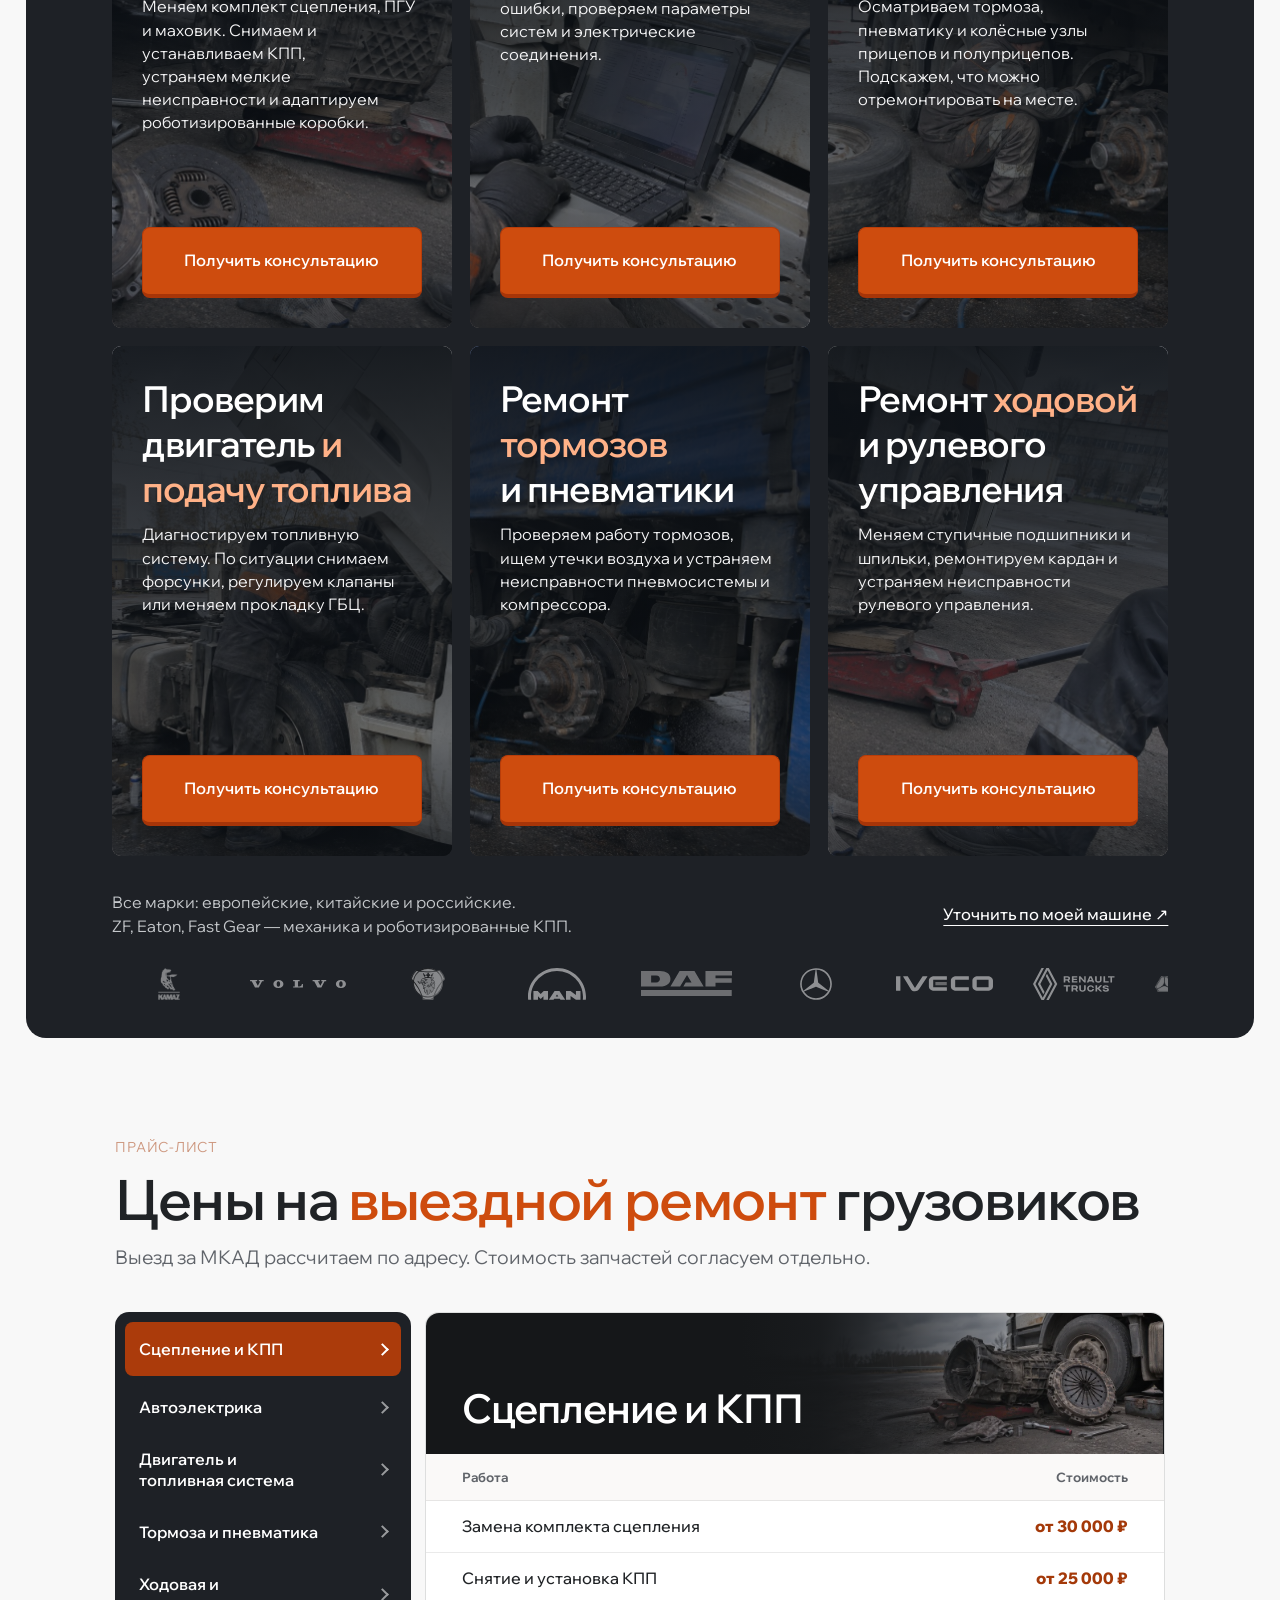
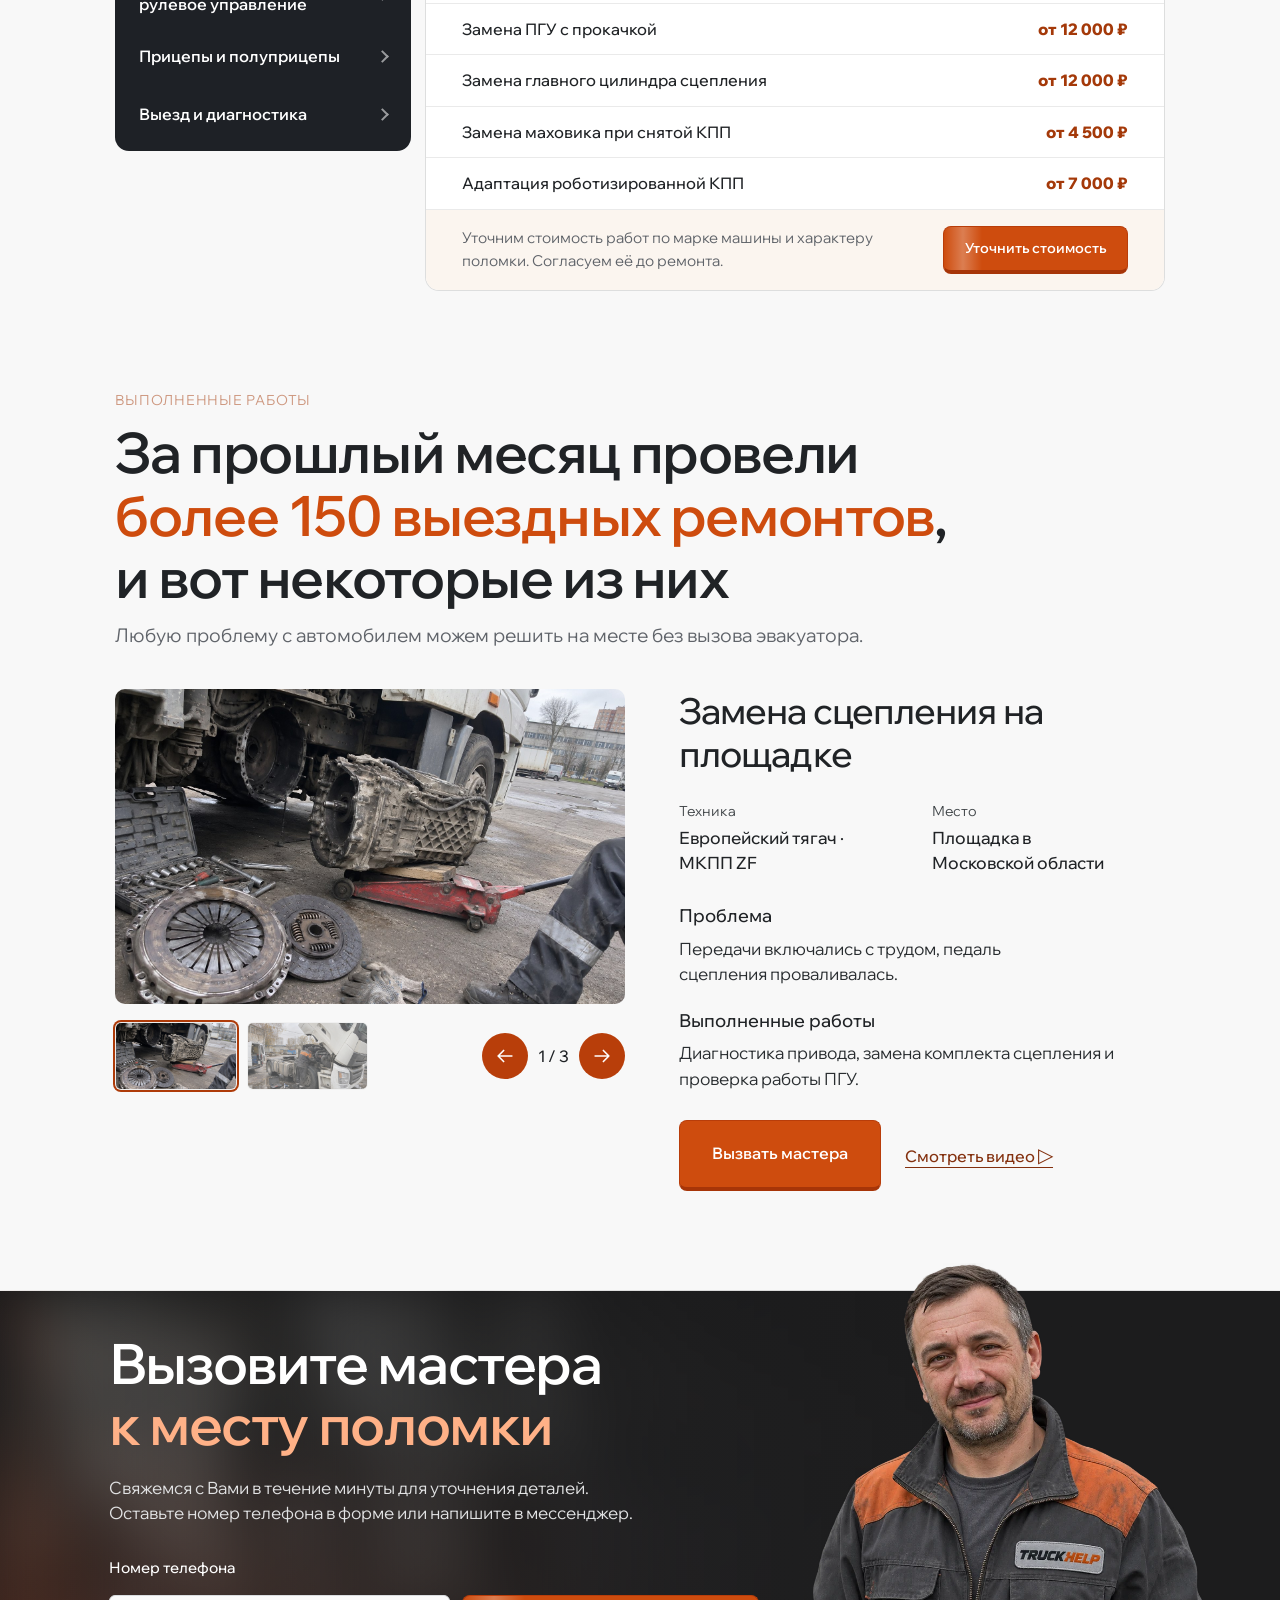
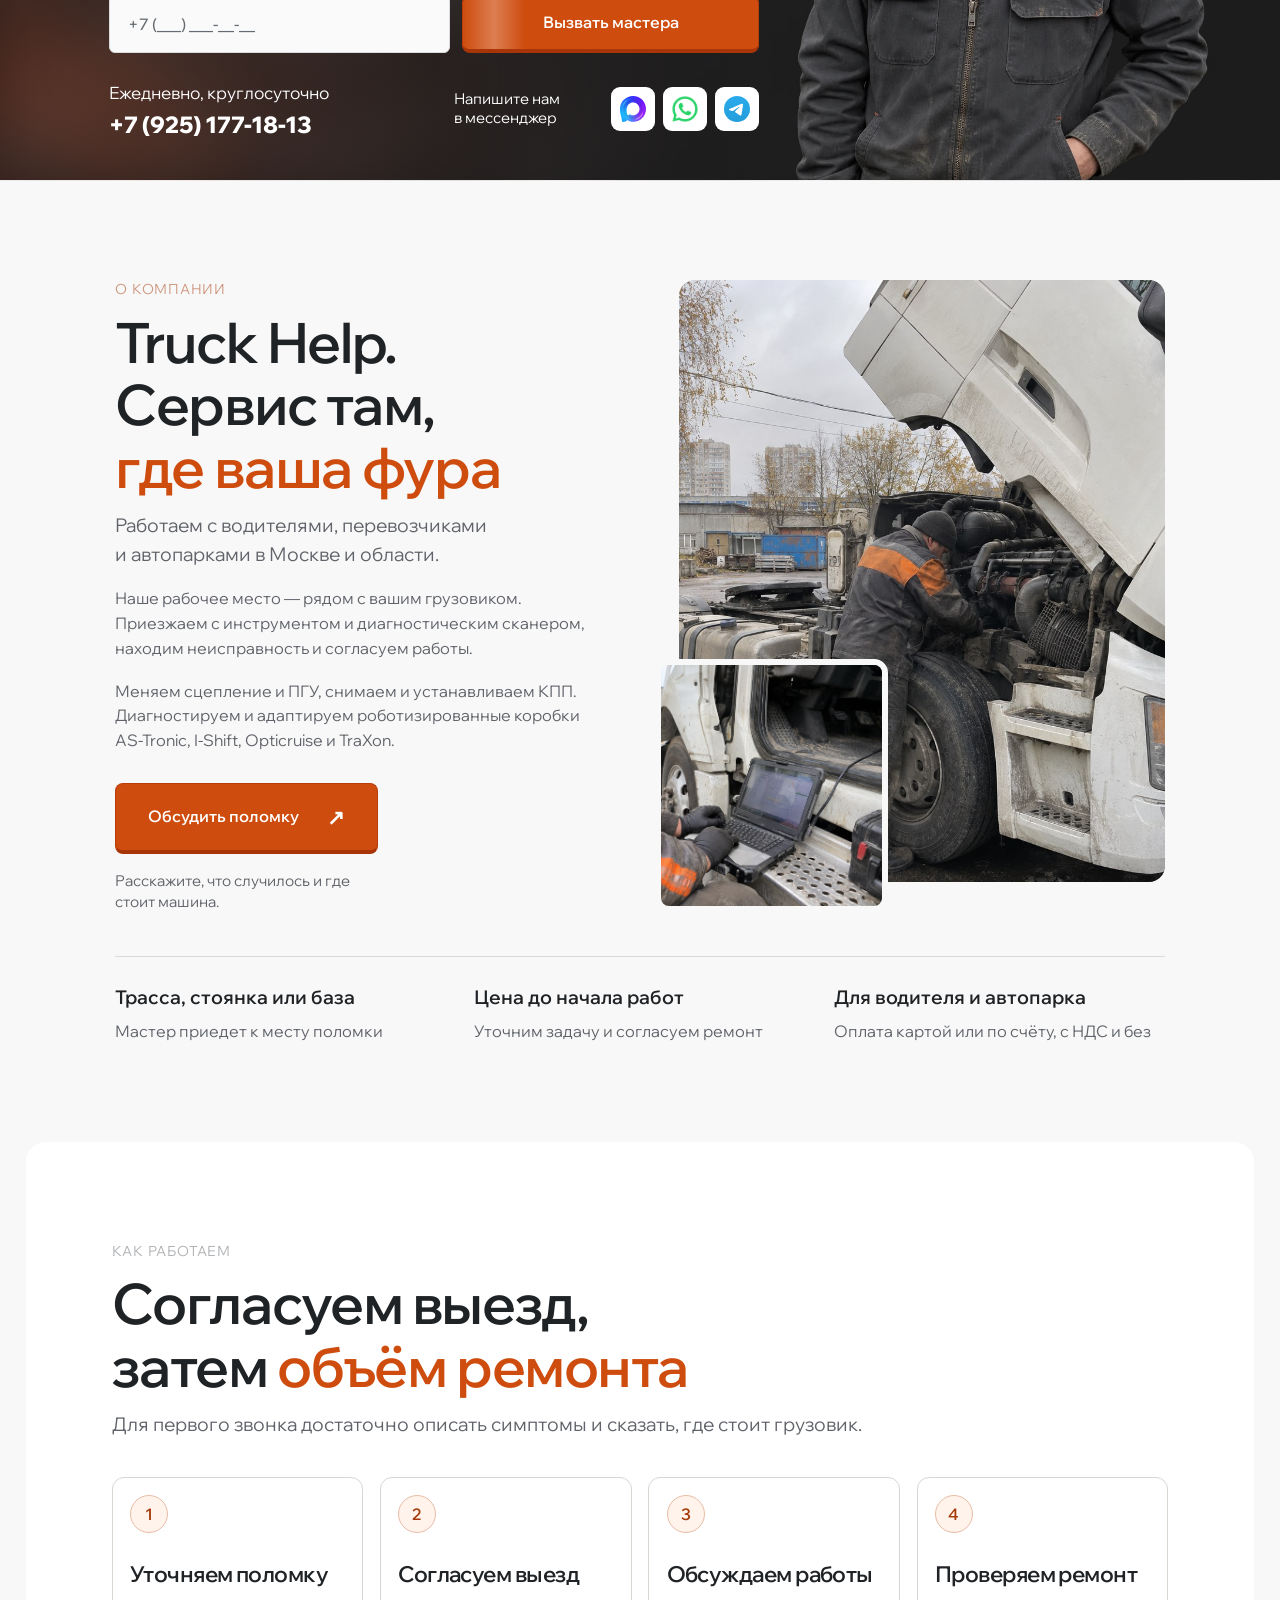
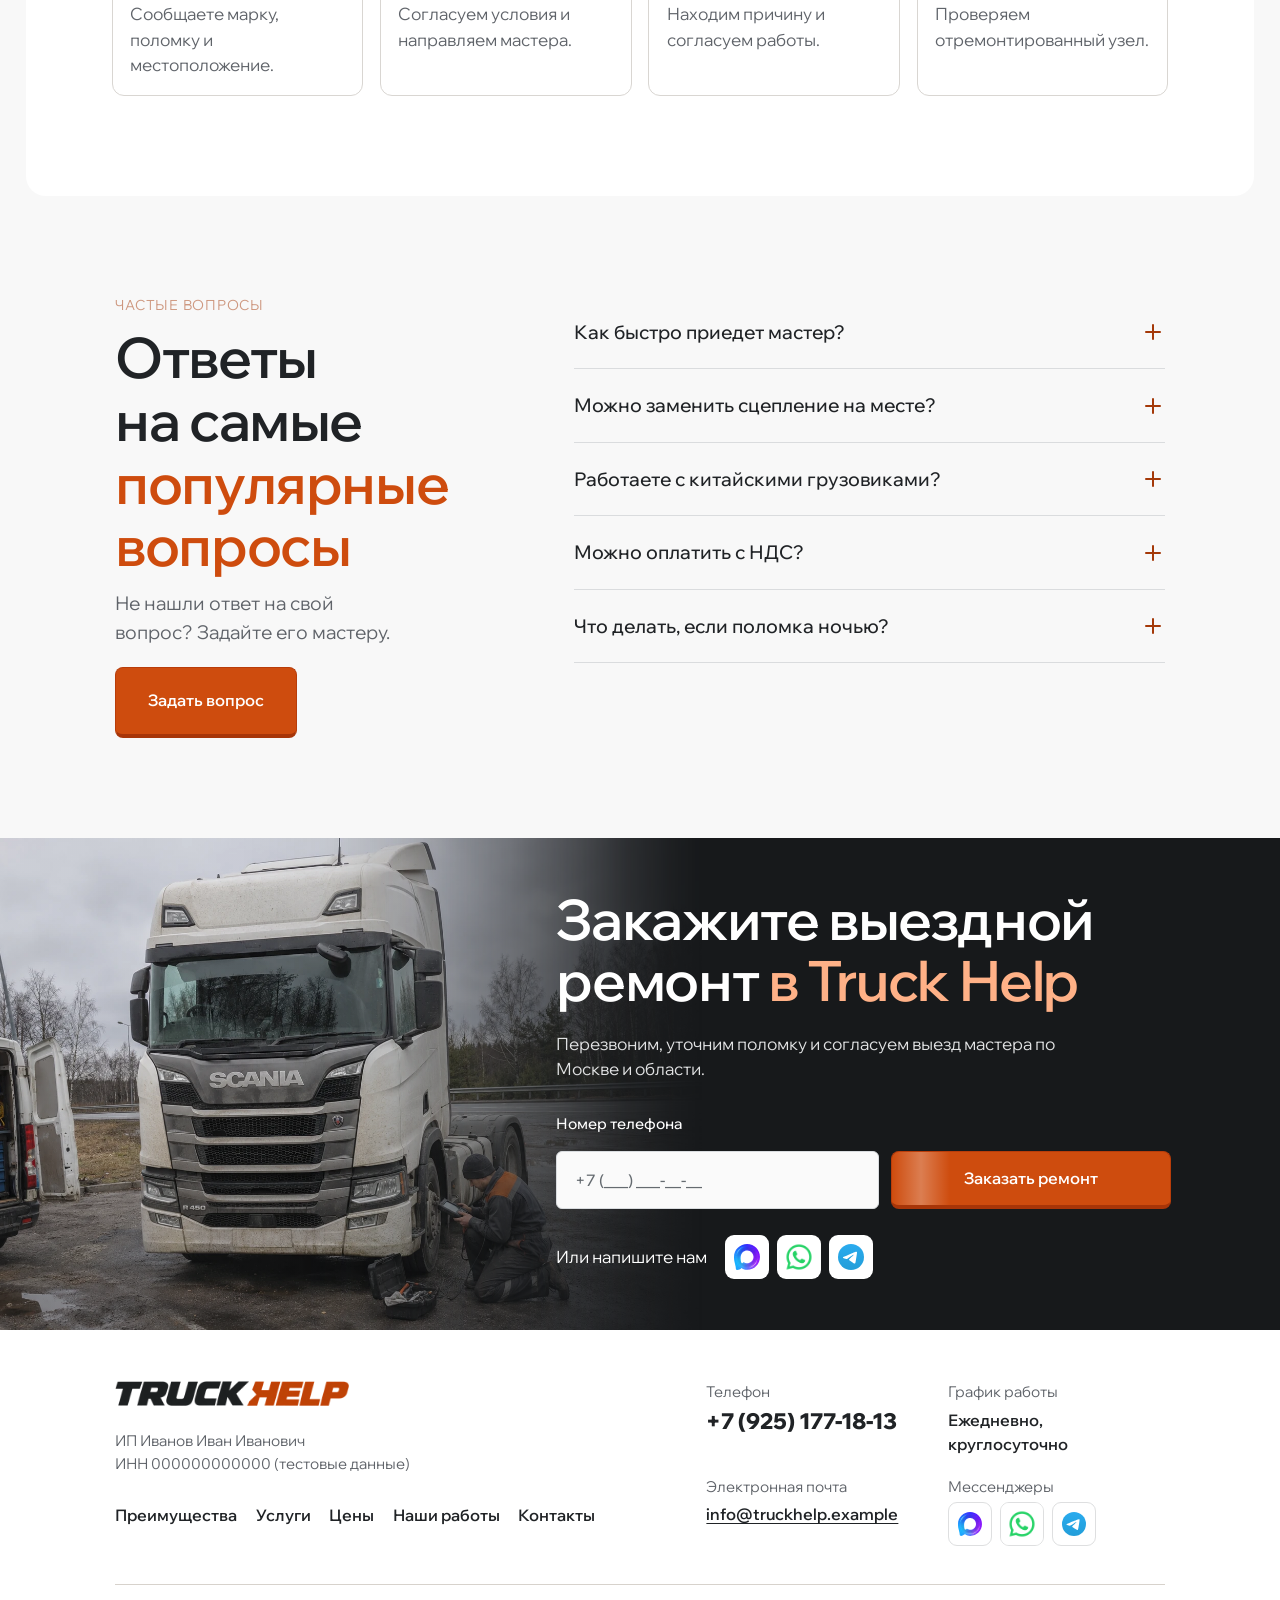
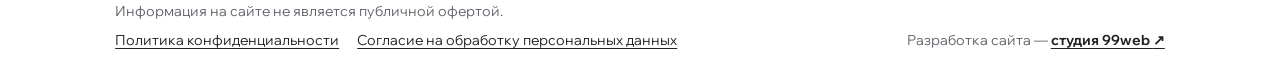
==== commit 033152c9: "image 1st screen" ====
--- a/index.html
+++ b/index.html
@@ -1,5 +1,5 @@
 <!doctype html>
-<html lang="ru"><head><meta charset="utf-8"><meta name="viewport" content="width=device-width,initial-scale=1"><meta name="robots" content="noindex,nofollow"><title>Truck Help — ремонт грузовиков на выезде</title><meta name="description" content="Выездной ремонт грузовиков, прицепов и полуприцепов в Москве и Московской области. Выезд в течение 1 часа. Круглосуточно."><link rel="stylesheet" href="assets/wix.css"><link rel="stylesheet" href="v2.css?v=steady-header"><link rel="stylesheet" href="motion.css?v=sticky-header"><link rel="stylesheet" href="quiz.css?v=selected-glint"><link rel="stylesheet" href="brands.css?v=service-edges"><link rel="preload" as="image" href="assets/mobile-hero-truck.webp" media="(max-width: 760px)"><link rel="stylesheet" href="mobile-hero.css?v=closing-truck"><script src="app.js?v=closing-truck" defer></script><script src="quiz.js?v=interface-motion" defer></script></head>
+<html lang="ru"><head><meta charset="utf-8"><meta name="viewport" content="width=device-width,initial-scale=1"><meta name="robots" content="noindex,nofollow"><title>Truck Help — ремонт грузовиков на выезде</title><meta name="description" content="Выездной ремонт грузовиков, прицепов и полуприцепов в Москве и Московской области. Выезд в течение 1 часа. Круглосуточно."><link rel="stylesheet" href="assets/wix.css"><link rel="stylesheet" href="v2.css?v=anchor-offsets"><link rel="stylesheet" href="motion.css?v=sticky-header"><link rel="stylesheet" href="quiz.css?v=selected-glint"><link rel="stylesheet" href="brands.css?v=service-edges"><link rel="preload" as="image" href="assets/mobile-hero-truck.webp" media="(max-width: 760px)"><link rel="stylesheet" href="mobile-hero.css?v=closing-truck"><script src="app.js?v=anchor-offsets" defer></script><script src="quiz.js?v=interface-motion" defer></script></head>
 <body id="top">
 <div class="intro" aria-hidden="true">
   <div class="intro-logo">
@@ -28,7 +28,7 @@
     <a href="#services">Услуги</a>
     <a href="#price-list">Цены</a>
     <a href="#works">Наши работы</a>
-    <a href="#contacts">Контакты</a>
+    <a href="#site-footer">Контакты</a>
   </nav>
   <div class="header-contact">
     <img class="header-portrait" src="assets/master-header.webp" alt="" width="52" height="52" decoding="async">
@@ -51,7 +51,7 @@
     <div class="hero-bg">
       <picture>
         <source media="(max-width: 760px)" srcset="assets/mobile-hero-backdrop.webp">
-        <img src="assets/hero-roadside-volvo.webp" alt="" fetchpriority="high">
+        <img src="assets/hero-roadside-volvo-private.webp" alt="" fetchpriority="high">
       </picture>
     </div>
     <div class="hero-top">
@@ -634,7 +634,7 @@
           <a href="#services">Услуги</a>
           <a href="#price-list">Цены</a>
           <a href="#works">Наши работы</a>
-          <a href="#contacts">Контакты</a>
+          <a href="#site-footer">Контакты</a>
         </nav>
       </div>
       <div class="site-footer-contacts">
--- a/v2.css
+++ b/v2.css
@@ -8,6 +8,9 @@
 /* Site header */
 html {
   scroll-padding-top: calc(var(--sticky-header-height, 100px) + 16px);
+}
+main section[id][aria-labelledby] {
+  scroll-margin-top: calc(24px - var(--anchor-content-inset, 0px));
 }
 .header-shell {
   position: sticky;
@@ -1795,5 +1798,12 @@
 @media (min-width: 761px) {
   .hero { border-radius: 24px; }
   .hero-bg img { object-position: 64% center; }
-  .hero-bg::after { background: linear-gradient(90deg, #0c1219c7, #0c121975 48%, #0c121926 78%); }
-}
+  .hero-bg::after {
+    background: linear-gradient(90deg,
+      rgb(12 18 25 / 86%) 0%,
+      rgb(12 18 25 / 70%) 24%,
+      rgb(12 18 25 / 46%) 48%,
+      rgb(12 18 25 / 20%) 72%,
+      rgb(12 18 25 / 8%) 100%);
+  }
+}
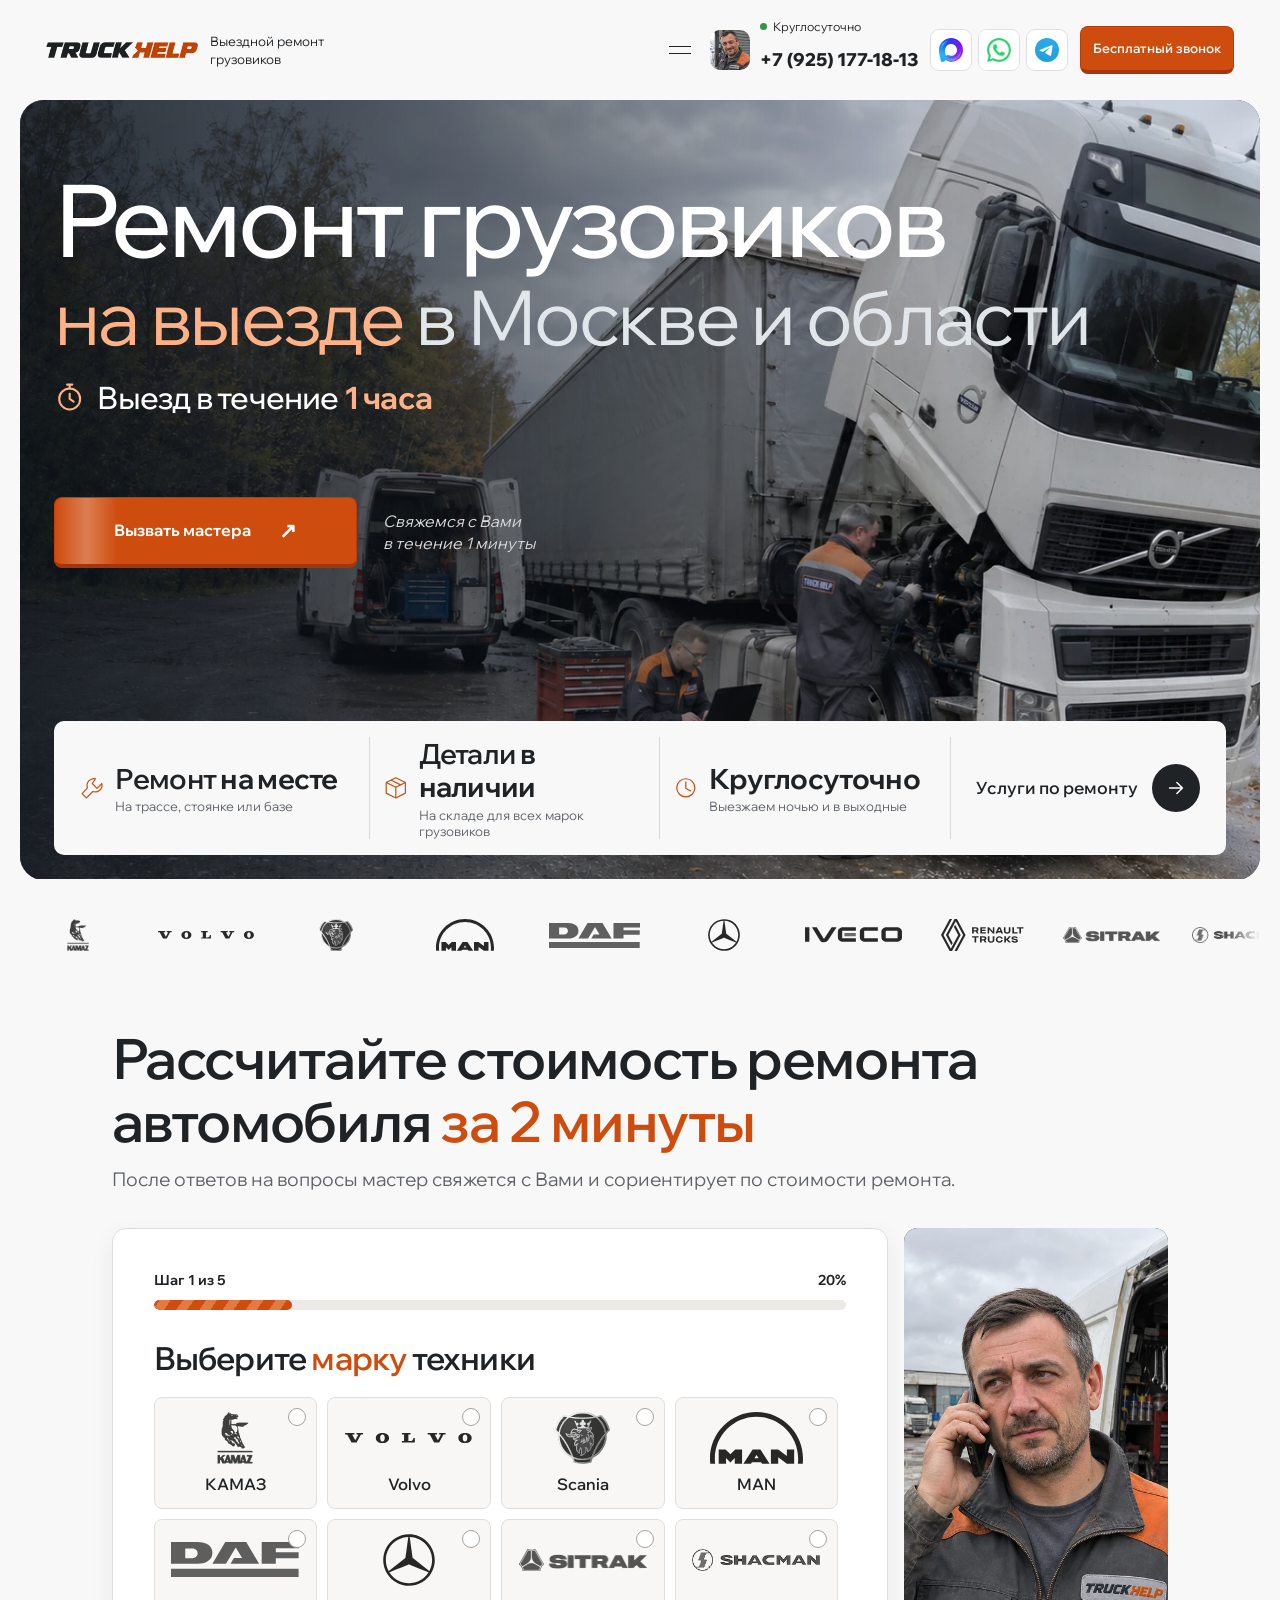
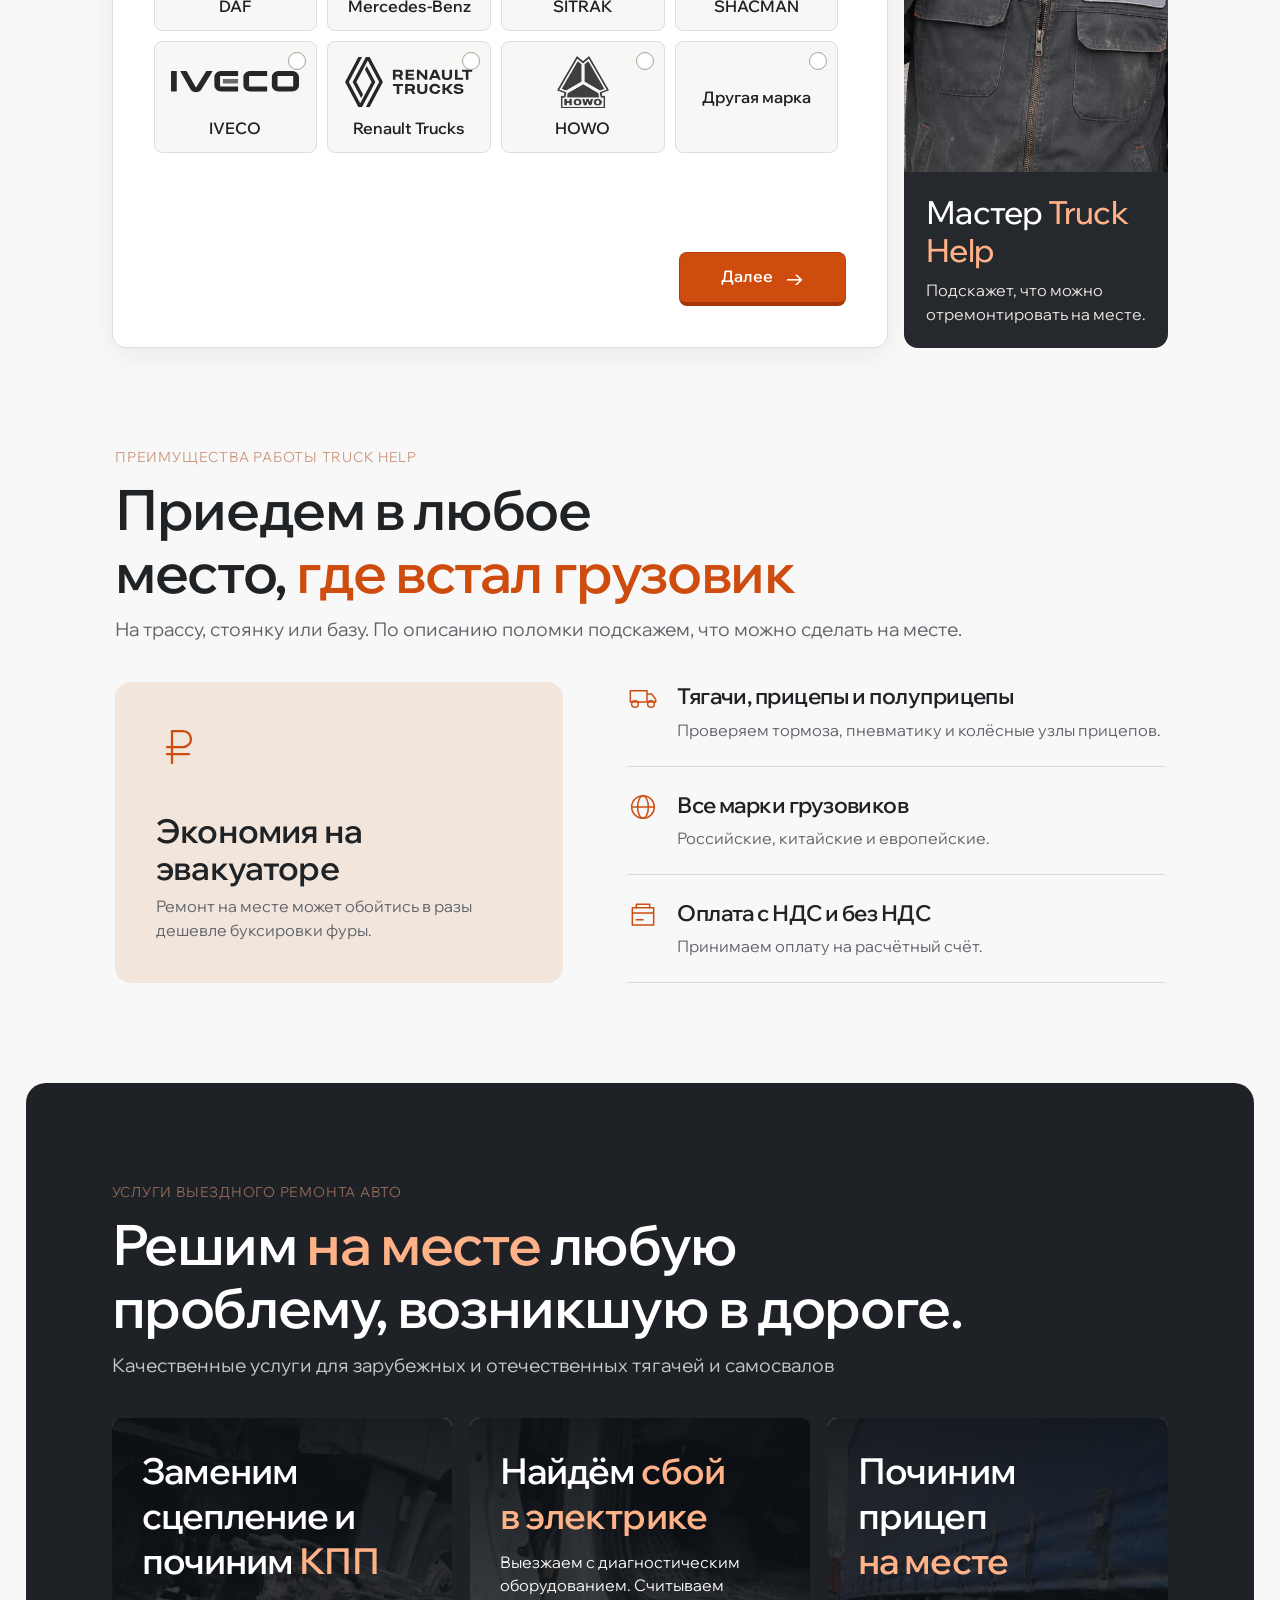
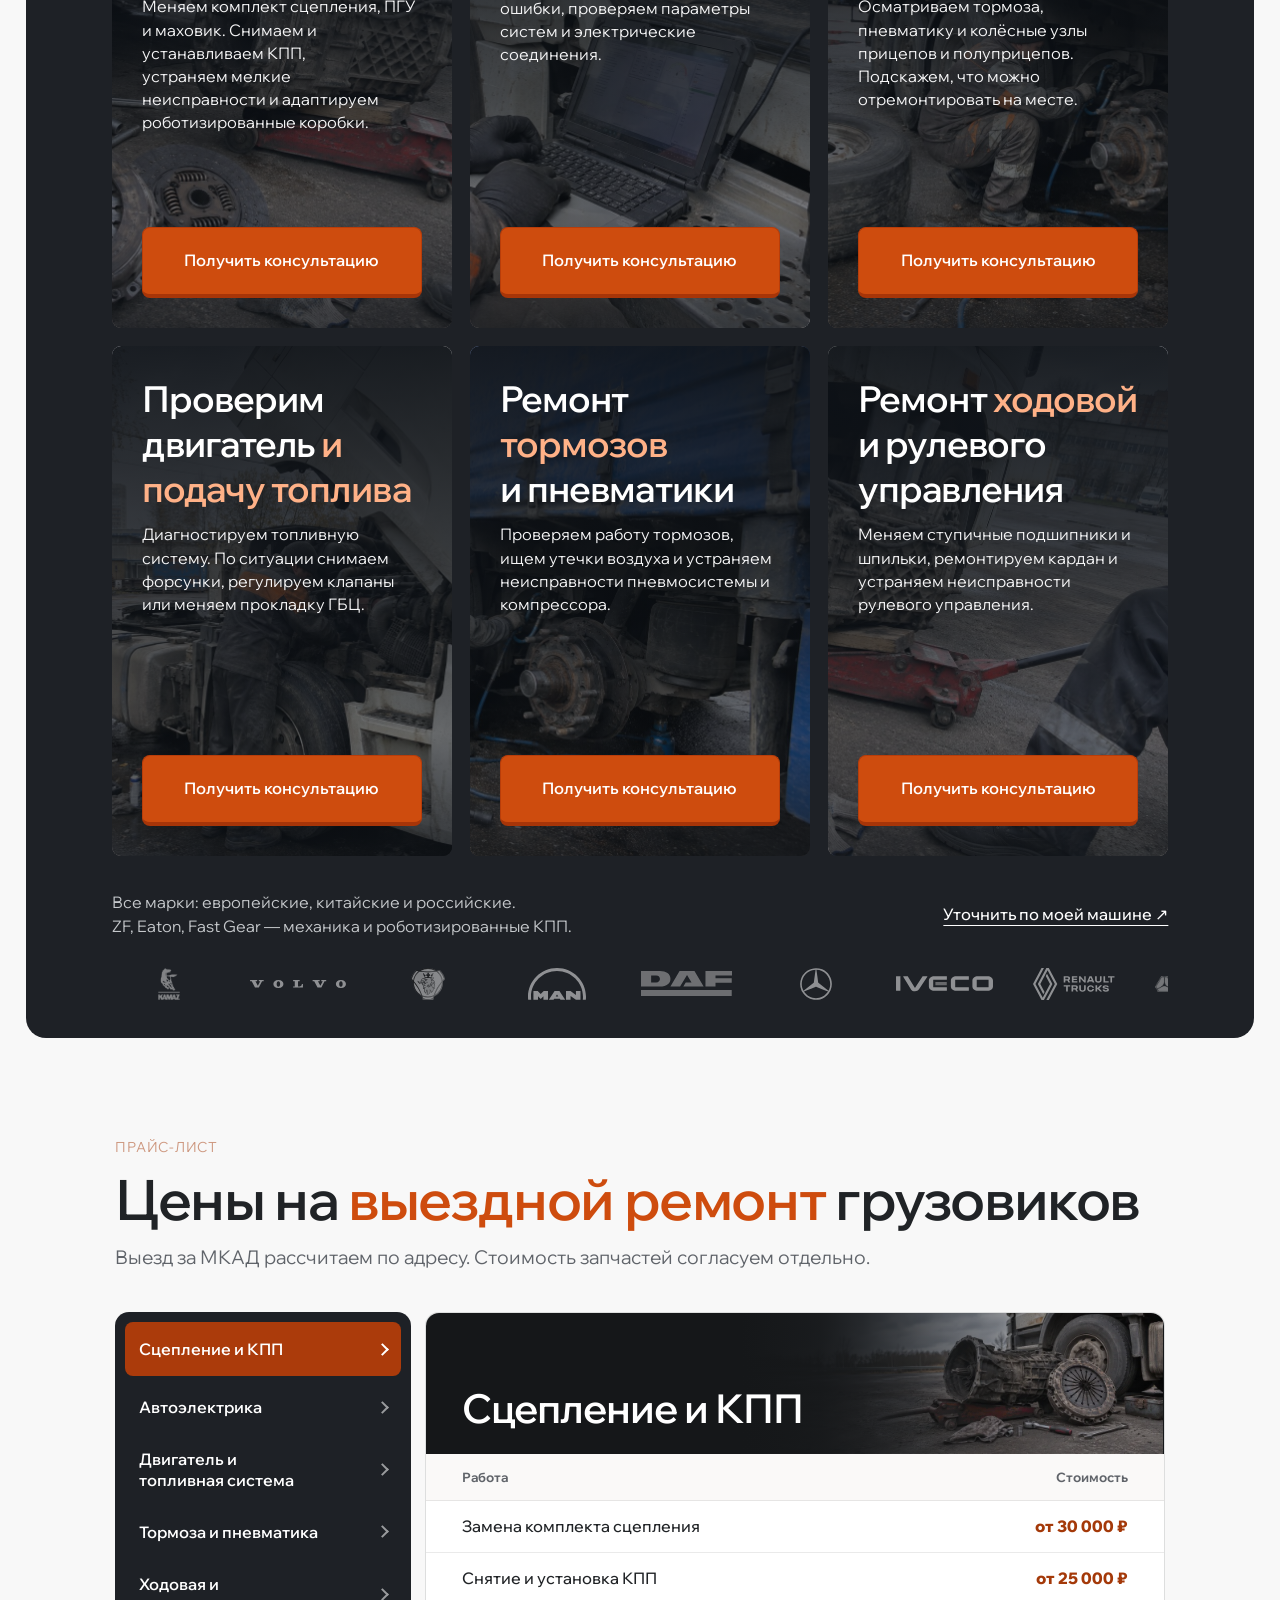
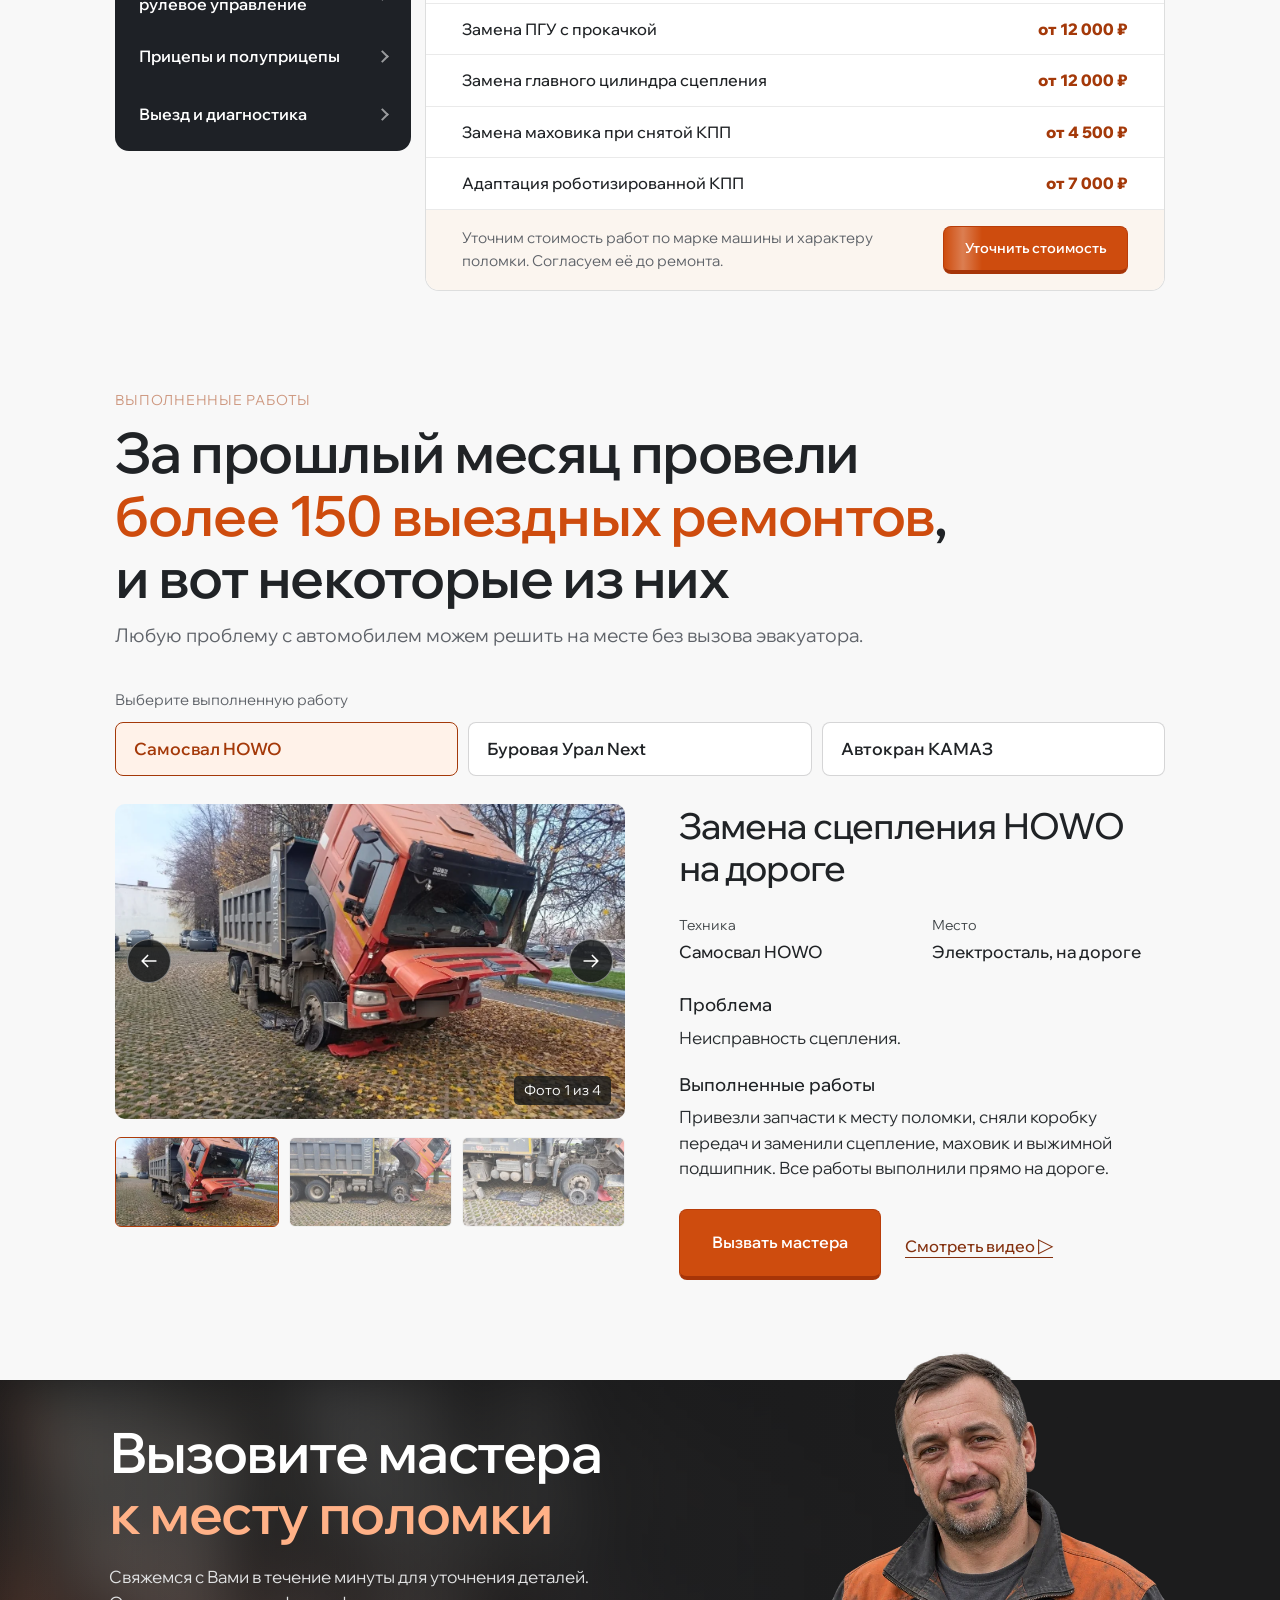
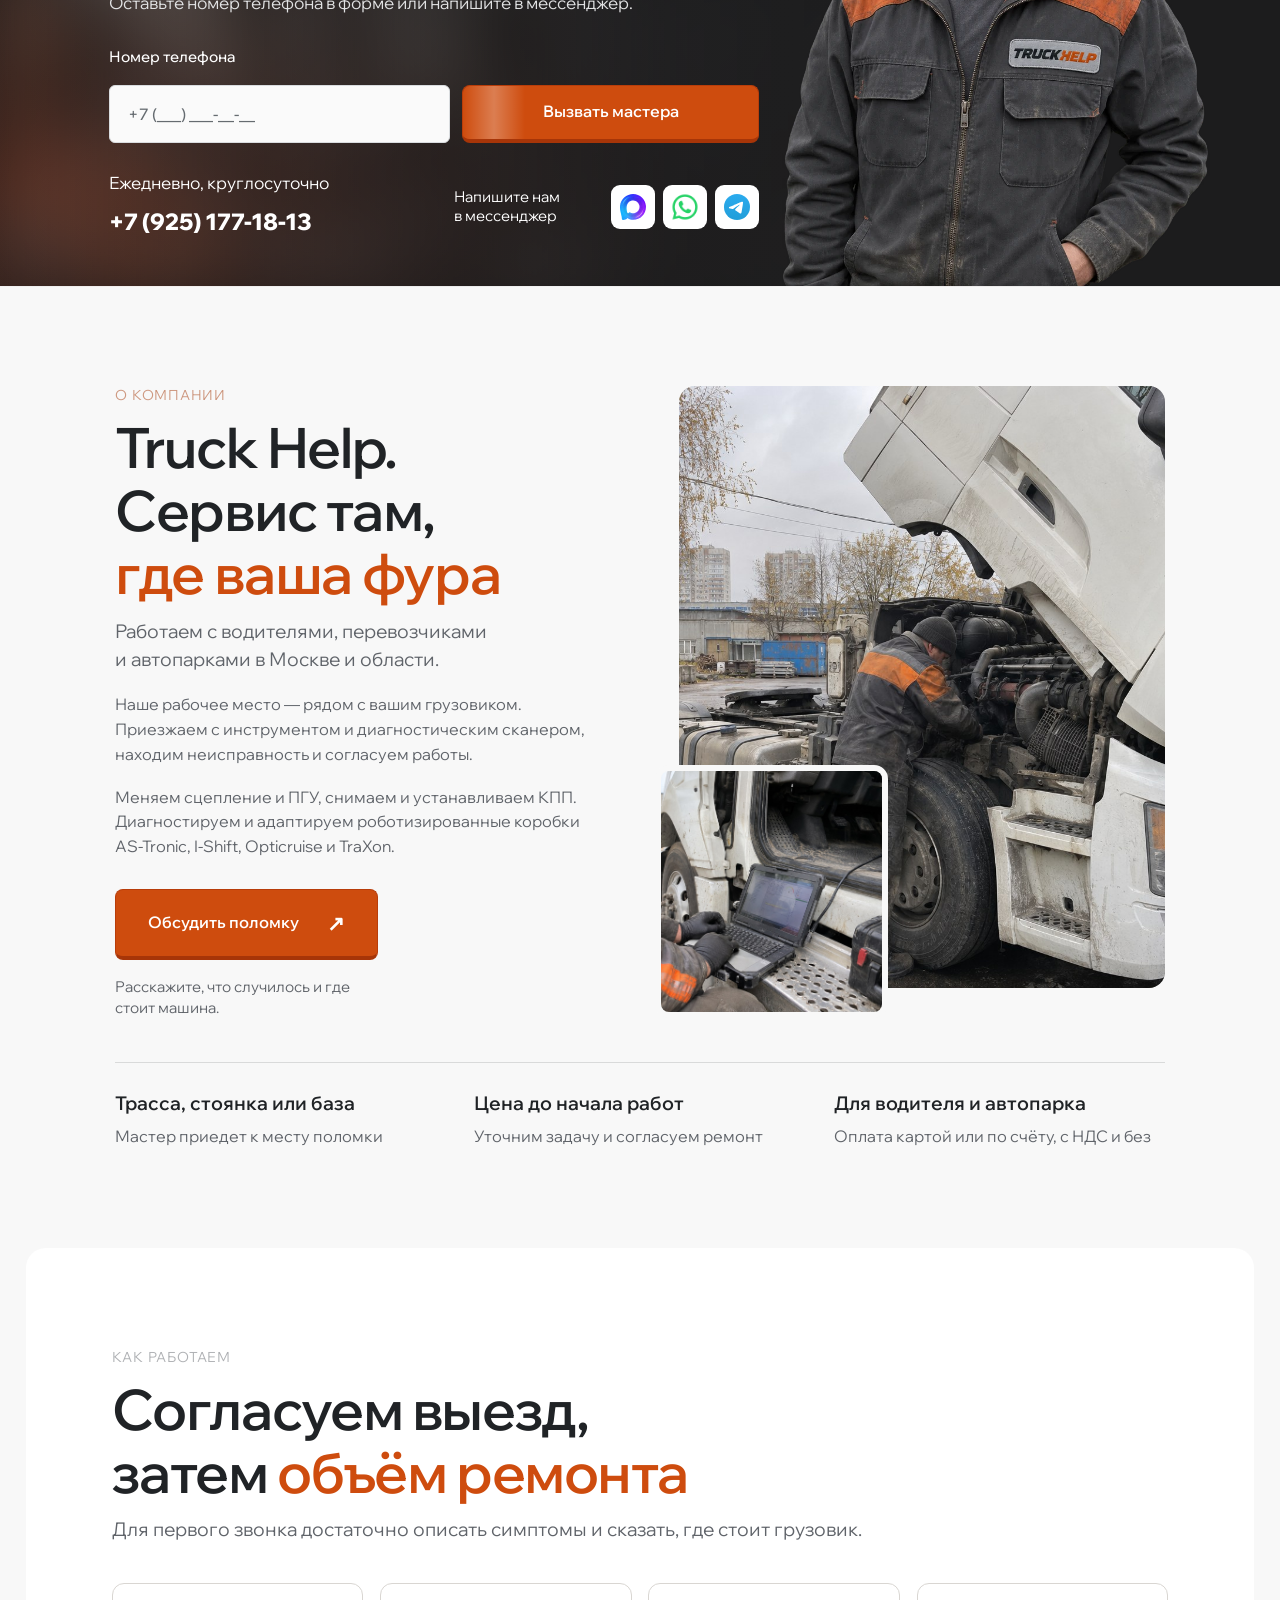
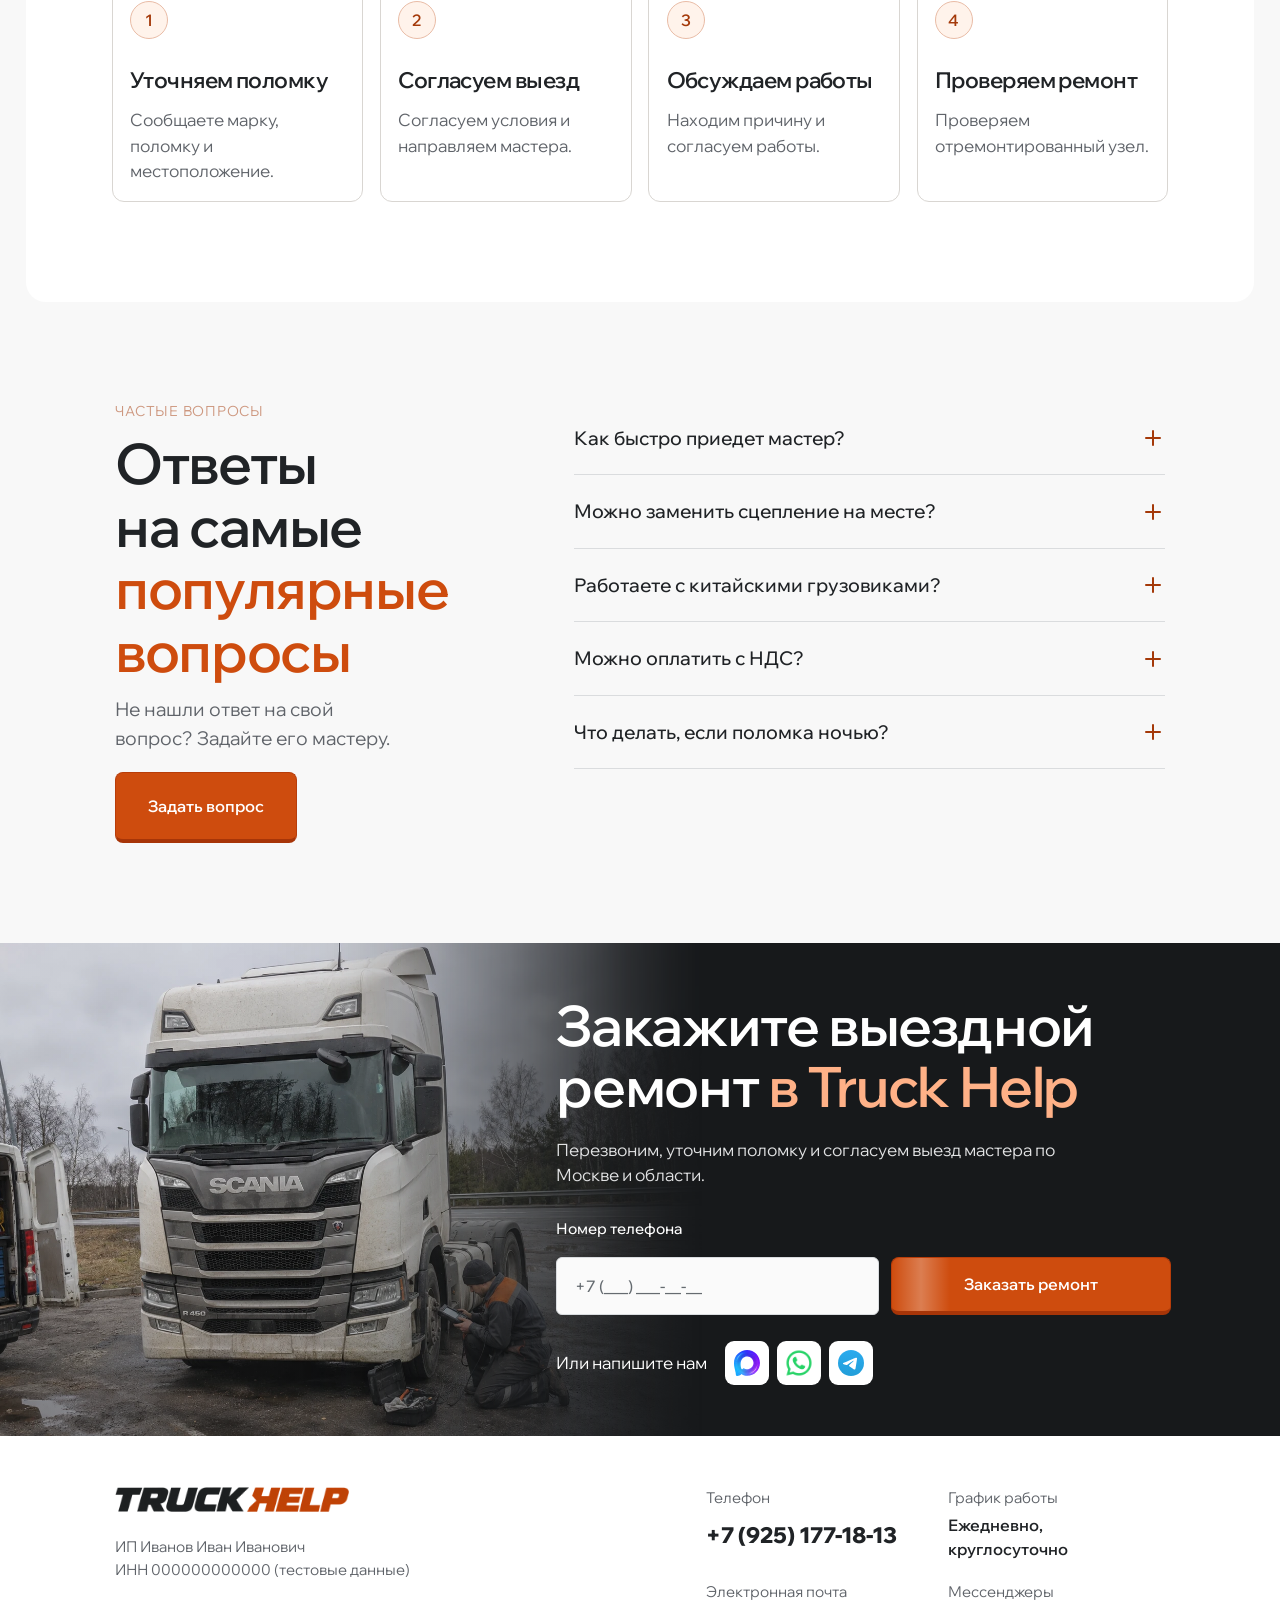
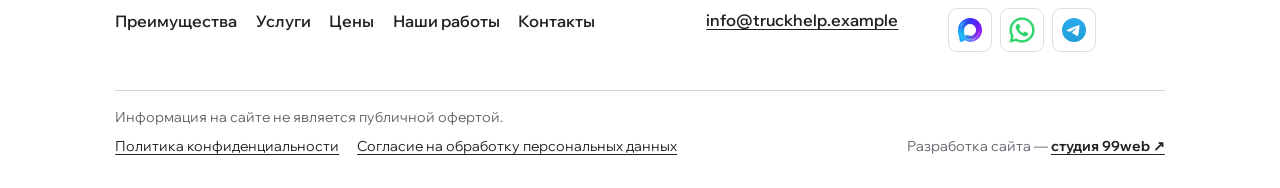
==== commit 75af3f74: "add portfolio" ====
--- a/index.html
+++ b/index.html
@@ -1,5 +1,5 @@
 <!doctype html>
-<html lang="ru"><head><meta charset="utf-8"><meta name="viewport" content="width=device-width,initial-scale=1"><meta name="robots" content="noindex,nofollow"><title>Truck Help — ремонт грузовиков на выезде</title><meta name="description" content="Выездной ремонт грузовиков, прицепов и полуприцепов в Москве и Московской области. Выезд в течение 1 часа. Круглосуточно."><link rel="stylesheet" href="assets/wix.css"><link rel="stylesheet" href="v2.css?v=anchor-offsets"><link rel="stylesheet" href="motion.css?v=sticky-header"><link rel="stylesheet" href="quiz.css?v=selected-glint"><link rel="stylesheet" href="brands.css?v=service-edges"><link rel="preload" as="image" href="assets/mobile-hero-truck.webp" media="(max-width: 760px)"><link rel="stylesheet" href="mobile-hero.css?v=closing-truck"><script src="app.js?v=anchor-offsets" defer></script><script src="quiz.js?v=interface-motion" defer></script></head>
+<html lang="ru"><head><meta charset="utf-8"><meta name="viewport" content="width=device-width,initial-scale=1"><meta name="robots" content="noindex,nofollow"><title>Truck Help — ремонт грузовиков на выезде</title><meta name="description" content="Выездной ремонт грузовиков, прицепов и полуприцепов в Москве и Московской области. Выезд в течение 1 часа. Круглосуточно."><link rel="stylesheet" href="assets/wix.css"><link rel="stylesheet" href="v2.css?v=client-portfolio"><link rel="stylesheet" href="motion.css?v=sticky-header"><link rel="stylesheet" href="quiz.css?v=selected-glint"><link rel="stylesheet" href="brands.css?v=service-edges"><link rel="preload" as="image" href="assets/mobile-hero-truck.webp" media="(max-width: 760px)"><link rel="stylesheet" href="mobile-hero.css?v=closing-truck"><script src="app.js?v=client-portfolio-local" defer></script><script src="quiz.js?v=interface-motion" defer></script></head>
 <body id="top">
 <div class="intro" aria-hidden="true">
   <div class="intro-logo">
@@ -24,7 +24,6 @@
   <span class="descriptor">Выездной ремонт<br>грузовиков</span>
   <button class="menu-toggle" aria-label="Открыть меню" aria-expanded="false" aria-controls="header-menu"><span></span><span></span></button>
   <nav id="header-menu" aria-label="Меню">
-    <a href="#advantages">Преимущества</a>
     <a href="#services">Услуги</a>
     <a href="#price-list">Цены</a>
     <a href="#works">Наши работы</a>
@@ -458,22 +457,22 @@
     <h2 id="works-title">За прошлый месяц провели <em>более 150 выездных ремонтов</em>, и вот некоторые&nbsp;из&nbsp;них</h2>
     <p class="section-subtitle">Любую проблему с автомобилем можем решить на месте без вызова эвакуатора.</p>
   </header>
+  <div class="portfolio-work-picker">
+    <p>Выберите выполненную работу</p>
+    <div id="portfolio-work-nav" role="group" aria-label="Выбор выполненной работы"></div>
+  </div>
   <div class="portfolio-layout">
     <div class="portfolio-gallery">
+      <div class="portfolio-photo-frame">
       <button id="portfolio-main" type="button" aria-label="Увеличить фотографию">
-        <img id="portfolio-image" src="assets/clutch.jpg" alt="Ремонт сцепления">
+        <img id="portfolio-image" src="assets/portfolio/howo-01.webp?v=local-redaction" alt="Выездной ремонт самосвала HOWO в Электростали" width="1280" height="963" loading="lazy" decoding="async">
       </button>
+        <button id="prev-photo" class="gallery-arrow gallery-arrow--prev" type="button" aria-label="Предыдущее фото работы"><svg viewBox="0 0 24 24" aria-hidden="true"><path d="M4.5 12h15m-6-6 6 6-6 6"/></svg></button>
+        <button id="next-photo" class="gallery-arrow" type="button" aria-label="Следующее фото работы"><svg viewBox="0 0 24 24" aria-hidden="true"><path d="M4.5 12h15m-6-6 6 6-6 6"/></svg></button>
+        <span id="photo-position" aria-live="polite" aria-atomic="true"></span>
+      </div>
       <div class="portfolio-controls">
         <div id="portfolio-thumbs" role="group" aria-label="Фотографии работы"></div>
-        <div class="case-nav" role="group" aria-label="Переключение работ">
-          <button id="prev-case" class="gallery-arrow gallery-arrow--prev" type="button" aria-label="Предыдущая работа">
-            <svg viewBox="0 0 24 24" aria-hidden="true"><path d="M4.5 12h15m-6-6 6 6-6 6"/></svg>
-          </button>
-          <span id="case-position" aria-live="polite" aria-atomic="true"></span>
-          <button id="next-case" class="gallery-arrow" type="button" aria-label="Следующая работа">
-            <svg viewBox="0 0 24 24" aria-hidden="true"><path d="M4.5 12h15m-6-6 6 6-6 6"/></svg>
-          </button>
-        </div>
       </div>
     </div>
     <div class="portfolio-copy">
--- a/v2.css
+++ b/v2.css
@@ -64,6 +64,12 @@
   font-weight: 800;
   line-height: 1.2;
   white-space: nowrap;
+}
+a[href^="tel:"] {
+  display: inline-flex;
+  align-items: center;
+  min-height: 44px;
+  padding-block: 8px;
 }
 .header-phone:hover {
   color: var(--accent);
@@ -114,9 +120,15 @@
     white-space: nowrap;
   }
   .header nav {
-    gap: clamp(12px, 1.25vw, 24px);
+    gap: clamp(18px, 1.6vw, 28px);
+    font-size: clamp(16px, .95vw, 18px);
+    font-weight: 600;
   }
   .header nav a {
+    display: inline-flex;
+    align-items: center;
+    min-height: 44px;
+    padding-block: 8px;
     white-space: nowrap;
   }
 }
@@ -232,8 +244,8 @@
     width: 170px;
   }
   .header nav {
-    gap: 13px;
-    font-size: 13px;
+    gap: 18px;
+    font-size: 16px;
   }
   .header > .header-callback {
     padding-inline: 16px;
@@ -831,6 +843,44 @@
 .portfolio-heading {
   margin-bottom: clamp(25px, 3.1vw, 45px);
 }
+.portfolio-work-picker {
+  margin-bottom: 28px;
+}
+.portfolio-work-picker > p {
+  margin-bottom: 10px;
+  font-size: 15px;
+}
+#portfolio-work-nav {
+  display: grid;
+  grid-template-columns: repeat(3, minmax(0, 1fr));
+  gap: 10px;
+}
+#portfolio-work-nav button {
+  min-height: 54px;
+  padding: 13px 18px;
+  border: 1px solid #20232630;
+  border-radius: 8px;
+  background: #fff;
+  font-size: 17px;
+  font-weight: 600;
+  line-height: 1.3;
+  text-align: start;
+  transition: color .2s ease, border-color .2s ease, background .2s ease;
+}
+#portfolio-work-nav button:hover {
+  border-color: #a43909;
+}
+#portfolio-work-nav button[aria-pressed="true"] {
+  border-color: #a43909;
+  background: #fff2e9;
+  color: #a43909;
+}
+@media (max-width: 560px) {
+  #portfolio-work-nav {
+    grid-template-columns: minmax(0, 1fr);
+    gap: 8px;
+  }
+}
 .portfolio-layout {
   grid-template-columns: minmax(0, 1.05fr) minmax(0, 1fr);
   gap: clamp(26px, 4.2vw, 65px);
@@ -841,25 +891,81 @@
   aspect-ratio: 1.62;
   border-radius: 10px;
 }
+.portfolio-photo-frame {
+  position: relative;
+  aspect-ratio: 1.62;
+}
+.portfolio-photo-frame #portfolio-main {
+  position: absolute;
+  inset: 0;
+  width: 100%;
+  height: 100%;
+}
+#portfolio-image,
+#portfolio-thumbs img {
+  display: block;
+  width: 100%;
+  height: 100%;
+  object-fit: cover;
+  object-position: center;
+}
+.portfolio-photo-frame > .gallery-arrow {
+  position: absolute;
+  top: 50%;
+  translate: 0 -50%;
+  display: grid;
+  place-items: center;
+  width: 44px;
+  height: 44px;
+  border: 1px solid #ffffff66;
+  border-radius: 50%;
+  color: white;
+  background: #17191bd9;
+  transition: background .2s ease, transform .2s ease;
+}
+.portfolio-photo-frame > .gallery-arrow:hover { background: #a43909; }
+.portfolio-photo-frame > .gallery-arrow:disabled { opacity: .4; cursor: default; }
+#prev-photo { left: 12px; }
+#next-photo { right: 12px; }
+#photo-position {
+  position: absolute;
+  right: 14px;
+  bottom: 14px;
+  padding: 4px 10px;
+  border-radius: 5px;
+  color: white;
+  background: #17191bcc;
+  font-size: 14px;
+  font-variant-numeric: tabular-nums;
+  pointer-events: none;
+}
 .portfolio-controls {
-  display: flex;
-  flex-wrap: wrap;
+  display: grid;
+  grid-template-columns: minmax(0, 1fr);
   align-items: center;
   justify-content: space-between;
   gap: 12px;
   margin-top: 18px;
 }
 #portfolio-thumbs {
+  position: relative;
   gap: 10px;
-  flex-wrap: wrap;
+  flex-wrap: nowrap;
+  overflow-x: auto;
+  scrollbar-width: none;
+  overscroll-behavior-x: contain;
+  scroll-snap-type: x mandatory;
   margin: 0;
 }
+#portfolio-thumbs::-webkit-scrollbar { display: none; }
 #portfolio-thumbs button {
-  width: clamp(64px, 9.5vw, 152px);
+  flex: 0 0 calc((100% - 20px) / 3);
+  width: auto;
   height: auto;
   min-height: 44px;
   aspect-ratio: 1.8;
   border: 1px solid transparent;
+  scroll-snap-align: start;
   opacity: .72;
   transition: opacity .18s ease, box-shadow .18s ease, transform .18s var(--ease);
 }
@@ -868,7 +974,8 @@
   opacity: 1;
 }
 #portfolio-thumbs button[aria-pressed='true'] {
-  box-shadow: 0 0 0 2px #ae3b09;
+  box-shadow: inset 0 0 0 2px #ae3b09;
+  border-color: #ae3b09;
 }
 #portfolio-thumbs button:active {
   transform: scale(.96);
@@ -970,18 +1077,12 @@
     grid-template-columns: minmax(0, 1fr);
     gap: 24px;
   }
-  #portfolio-thumbs button {
-    width: clamp(58px, 18vw, 100px);
-  }
-  .portfolio-controls,
-  #portfolio-thumbs {
-    gap: 8px;
+  .portfolio-controls {
+    grid-template-columns: minmax(0, 1fr);
+    gap: 14px;
   }
 }
 @media (max-width: 360px) {
-  #portfolio-thumbs button {
-    width: 54px;
-  }
   .portfolio-controls .case-nav {
     gap: 5px;
   }
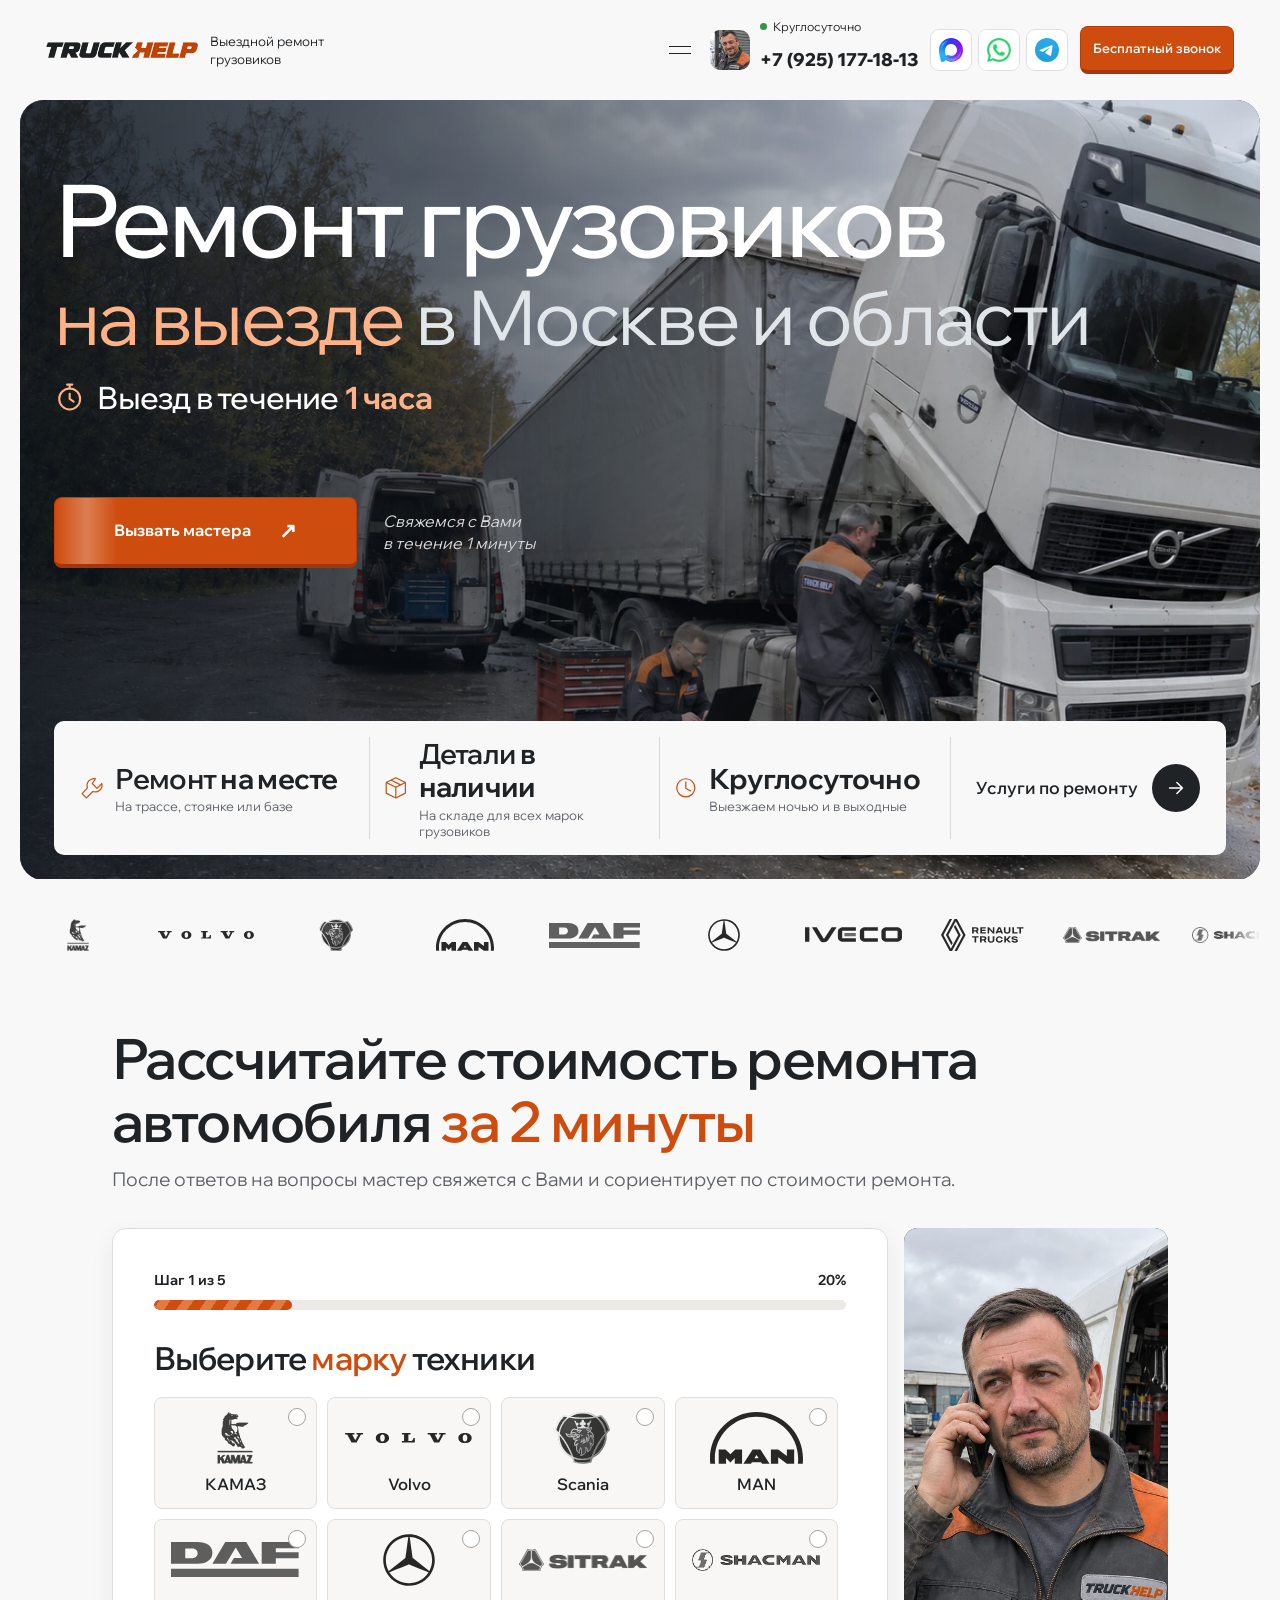
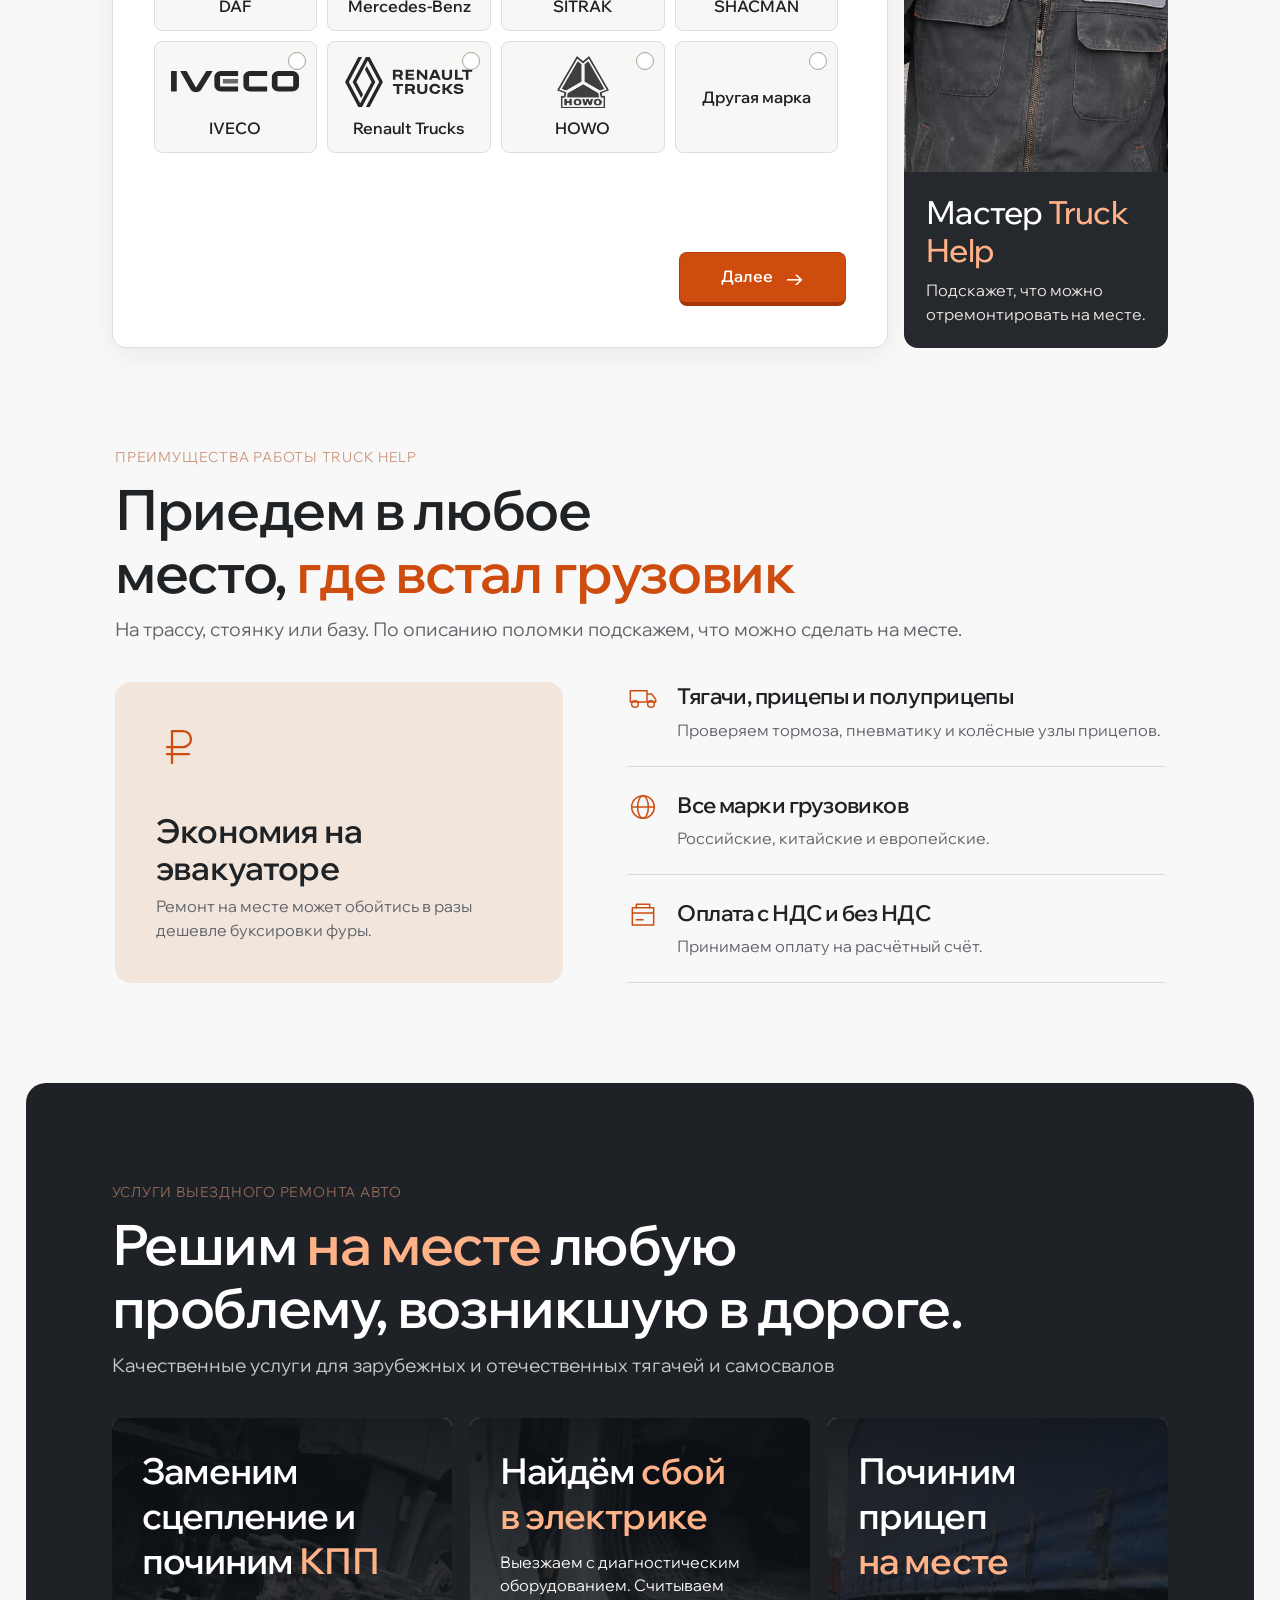
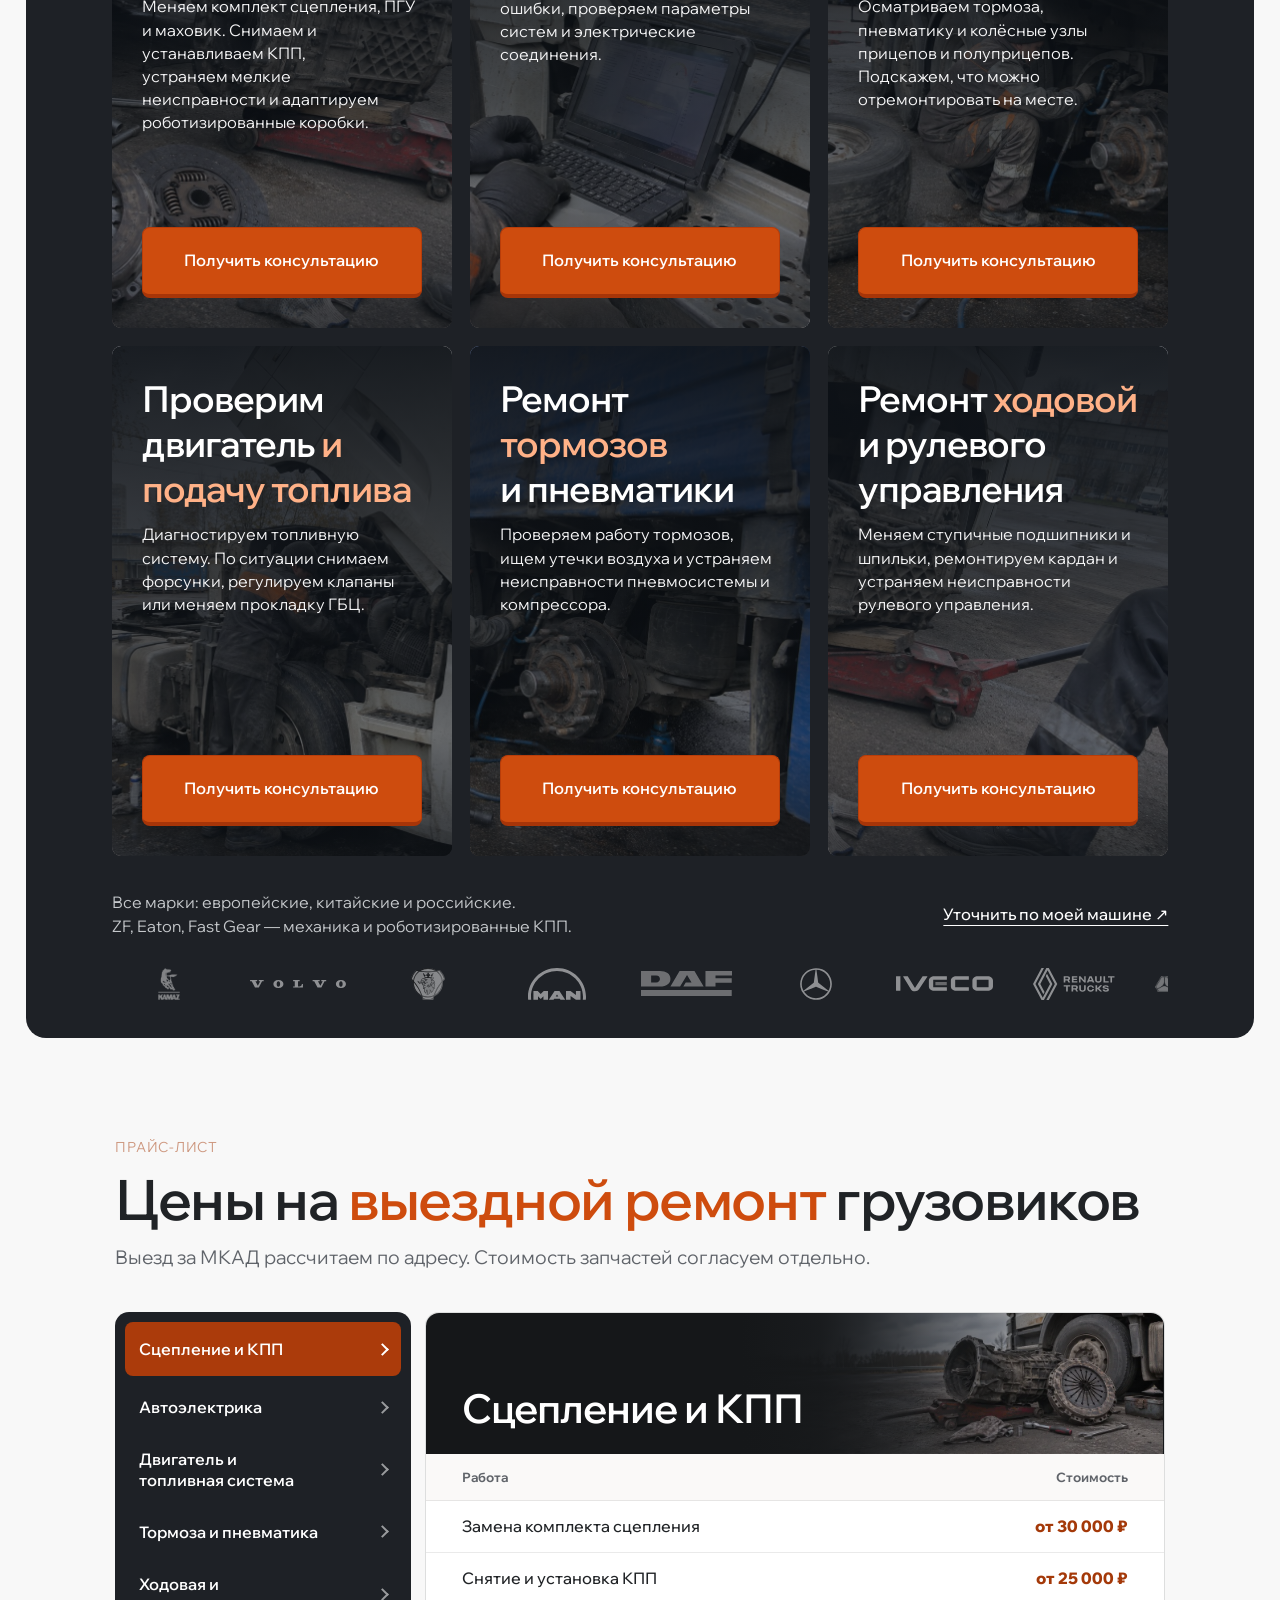
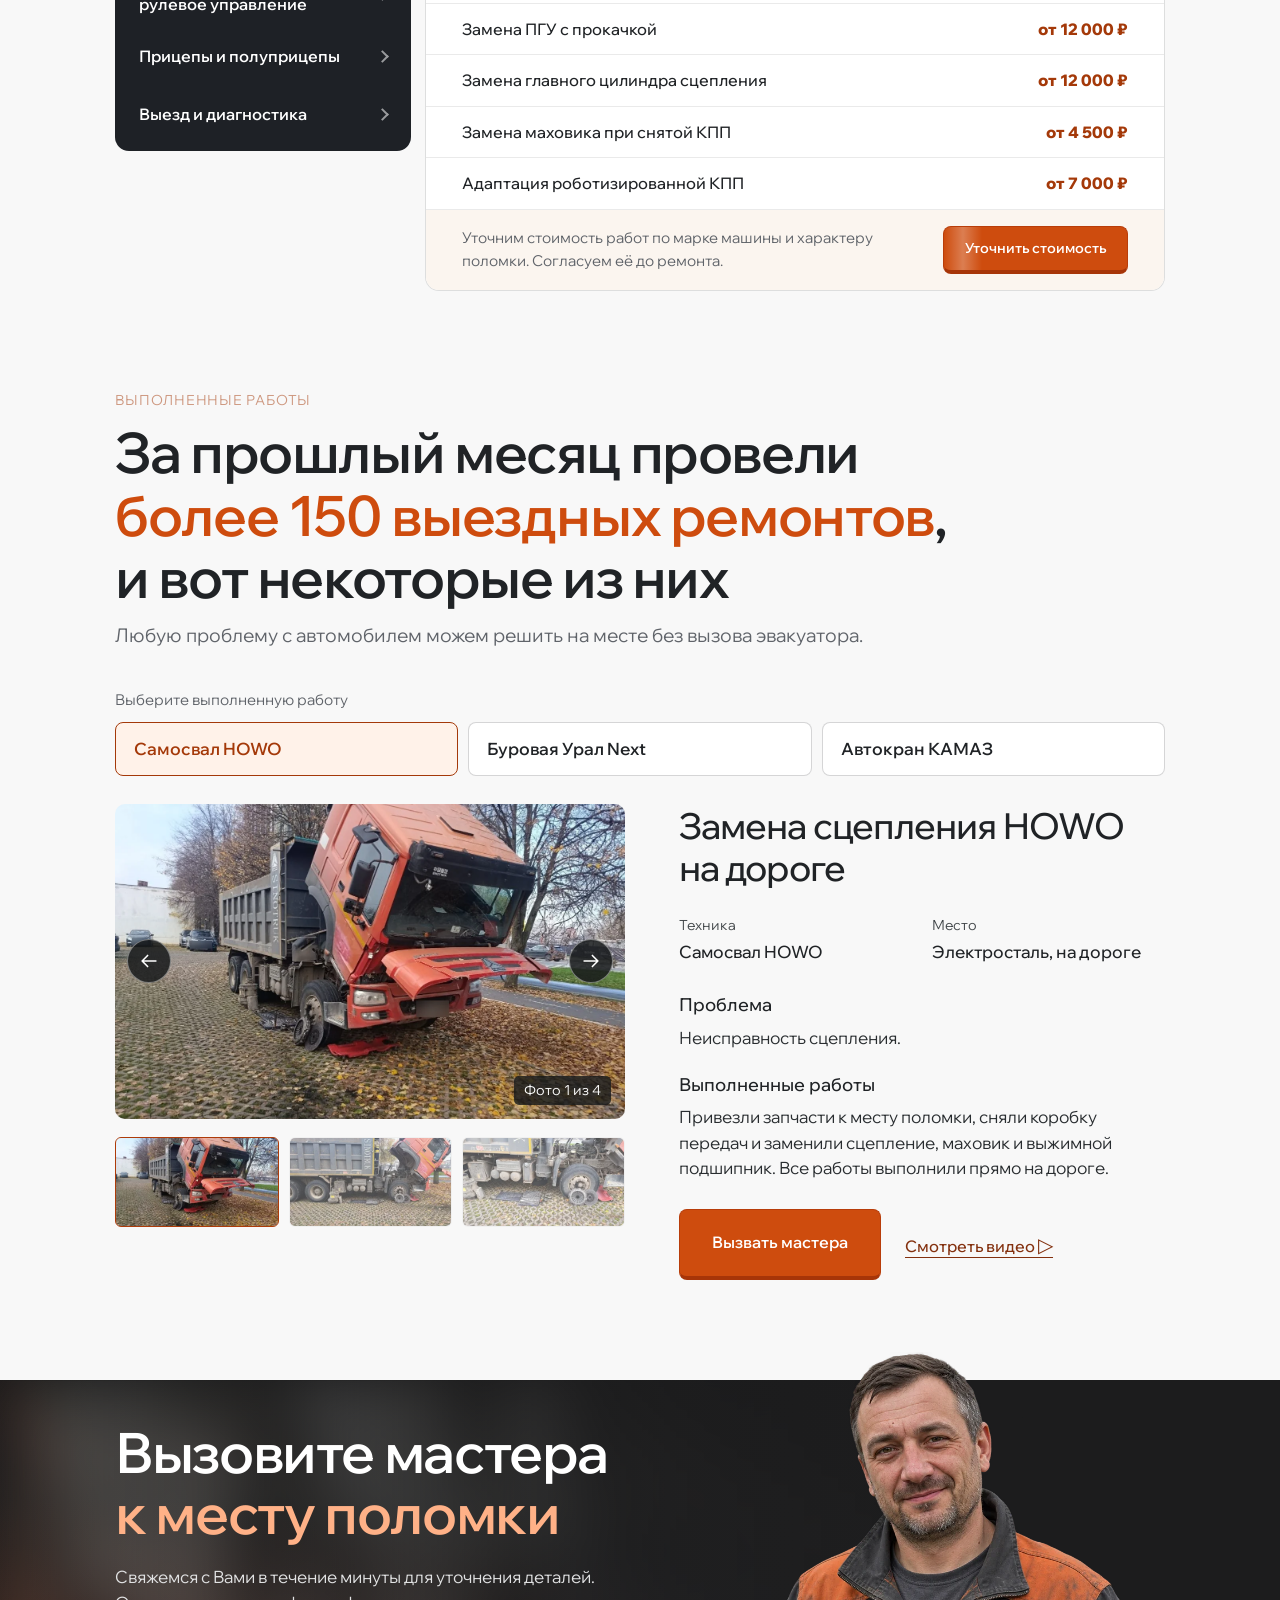
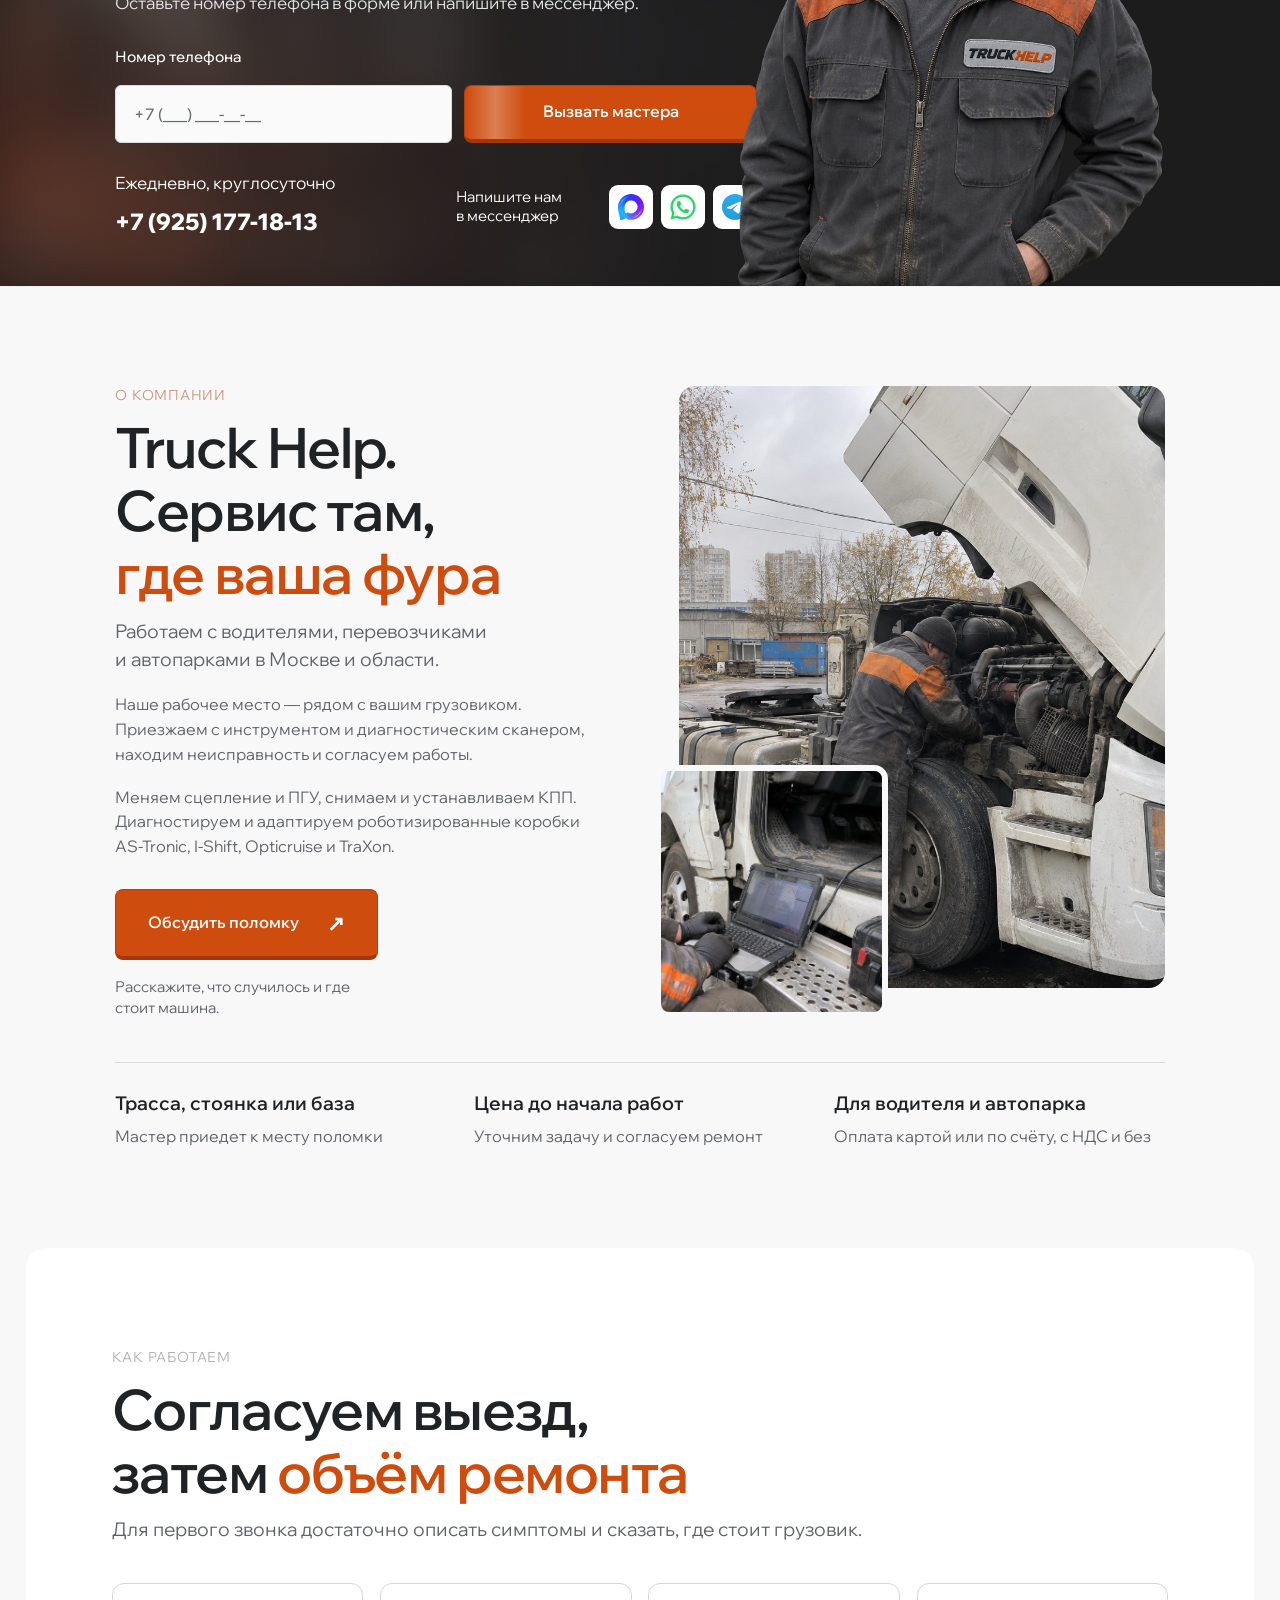
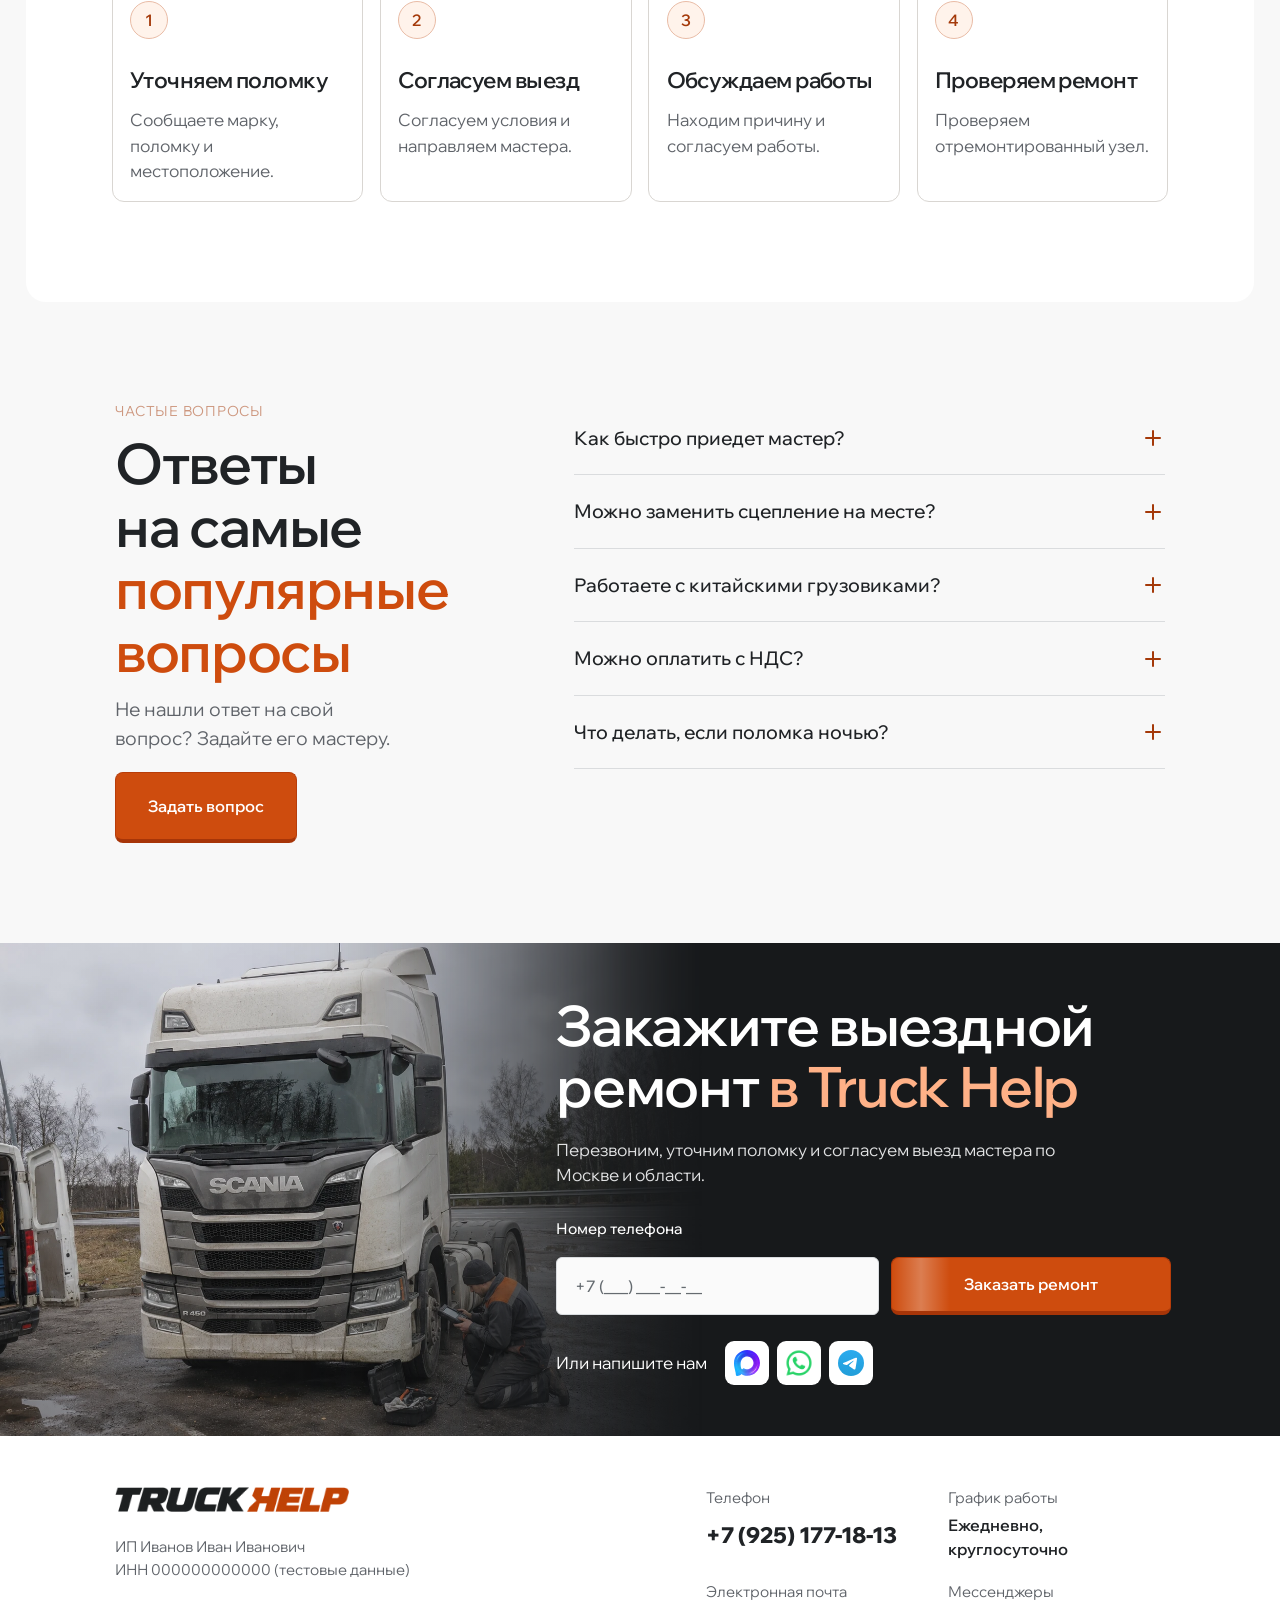
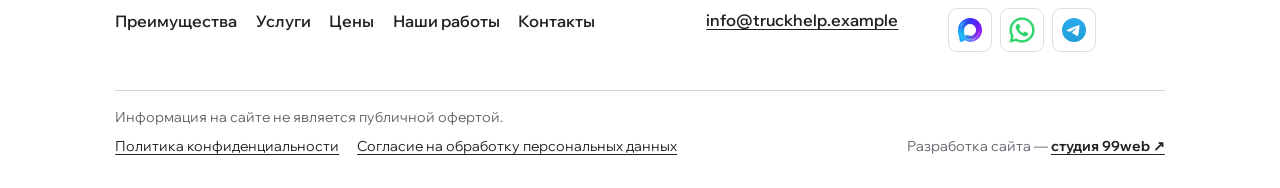
==== commit 40503ede: "form container" ====
--- a/index.html
+++ b/index.html
@@ -1,5 +1,5 @@
 <!doctype html>
-<html lang="ru"><head><meta charset="utf-8"><meta name="viewport" content="width=device-width,initial-scale=1"><meta name="robots" content="noindex,nofollow"><title>Truck Help — ремонт грузовиков на выезде</title><meta name="description" content="Выездной ремонт грузовиков, прицепов и полуприцепов в Москве и Московской области. Выезд в течение 1 часа. Круглосуточно."><link rel="stylesheet" href="assets/wix.css"><link rel="stylesheet" href="v2.css?v=client-portfolio"><link rel="stylesheet" href="motion.css?v=sticky-header"><link rel="stylesheet" href="quiz.css?v=selected-glint"><link rel="stylesheet" href="brands.css?v=service-edges"><link rel="preload" as="image" href="assets/mobile-hero-truck.webp" media="(max-width: 760px)"><link rel="stylesheet" href="mobile-hero.css?v=closing-truck"><script src="app.js?v=client-portfolio-local" defer></script><script src="quiz.js?v=interface-motion" defer></script></head>
+<html lang="ru"><head><meta charset="utf-8"><meta name="viewport" content="width=device-width,initial-scale=1"><meta name="robots" content="noindex,nofollow"><title>Truck Help — ремонт грузовиков на выезде</title><meta name="description" content="Выездной ремонт грузовиков, прицепов и полуприцепов в Москве и Московской области. Выезд в течение 1 часа. Круглосуточно."><link rel="stylesheet" href="assets/wix.css"><link rel="stylesheet" href="v2.css?v=consultation-container"><link rel="stylesheet" href="motion.css?v=sticky-header"><link rel="stylesheet" href="quiz.css?v=selected-glint"><link rel="stylesheet" href="brands.css?v=service-edges"><link rel="preload" as="image" href="assets/mobile-hero-truck.webp" media="(max-width: 760px)"><link rel="stylesheet" href="mobile-hero.css?v=closing-truck"><script src="app.js?v=client-portfolio-local" defer></script><script src="quiz.js?v=interface-motion" defer></script></head>
 <body id="top">
 <div class="intro" aria-hidden="true">
   <div class="intro-logo">
--- a/v2.css
+++ b/v2.css
@@ -1345,8 +1345,6 @@
     radial-gradient(ellipse at 10% 83%, #b5422175, transparent 51%);
 }
 .consultation .content {
-  width: min(83%, 1560px);
-  max-width: none;
   min-height: clamp(550px, 36vw, 680px);
   display: grid;
   grid-template-columns: minmax(0, 1.66fr) minmax(0, 1fr);
@@ -1444,7 +1442,7 @@
 .consultation-portrait img {
   position: absolute;
   inset: 30px auto 0 0;
-  width: 112%;
+  width: 100%;
   height: calc(100% - 30px);
   object-fit: contain;
   object-position: right bottom;
@@ -1522,7 +1520,7 @@
     overflow: visible;
   }
   .consultation-portrait img {
-    inset: auto -3vw 0 auto;
+    inset: auto 0 0 auto;
     width: auto;
     height: calc(100% + 28px);
   }
@@ -1540,12 +1538,8 @@
 }
 @media (max-width: 1023px) {
   .consultation .content {
-    width: 88%;
     grid-template-columns: minmax(0, 1.75fr) minmax(0, 1fr);
     column-gap: 18px;
-  }
-  .consultation-portrait img {
-    width: 114%;
   }
 }
 @media (max-width: 700px) {
@@ -1589,10 +1583,17 @@
   display: none;
 }
 .closing-contact .content {
+  width: min(83%, 1560px);
+  max-width: none;
   min-height: clamp(460px, 34vw, 620px);
   grid-template-columns: minmax(0, .82fr) minmax(0, 1.18fr);
   grid-template-areas: ". copy";
   align-items: center;
+}
+@media (max-width: 1023px) {
+  .closing-contact .content {
+    width: 88%;
+  }
 }
 .closing-contact .consultation-copy {
   grid-area: copy;
